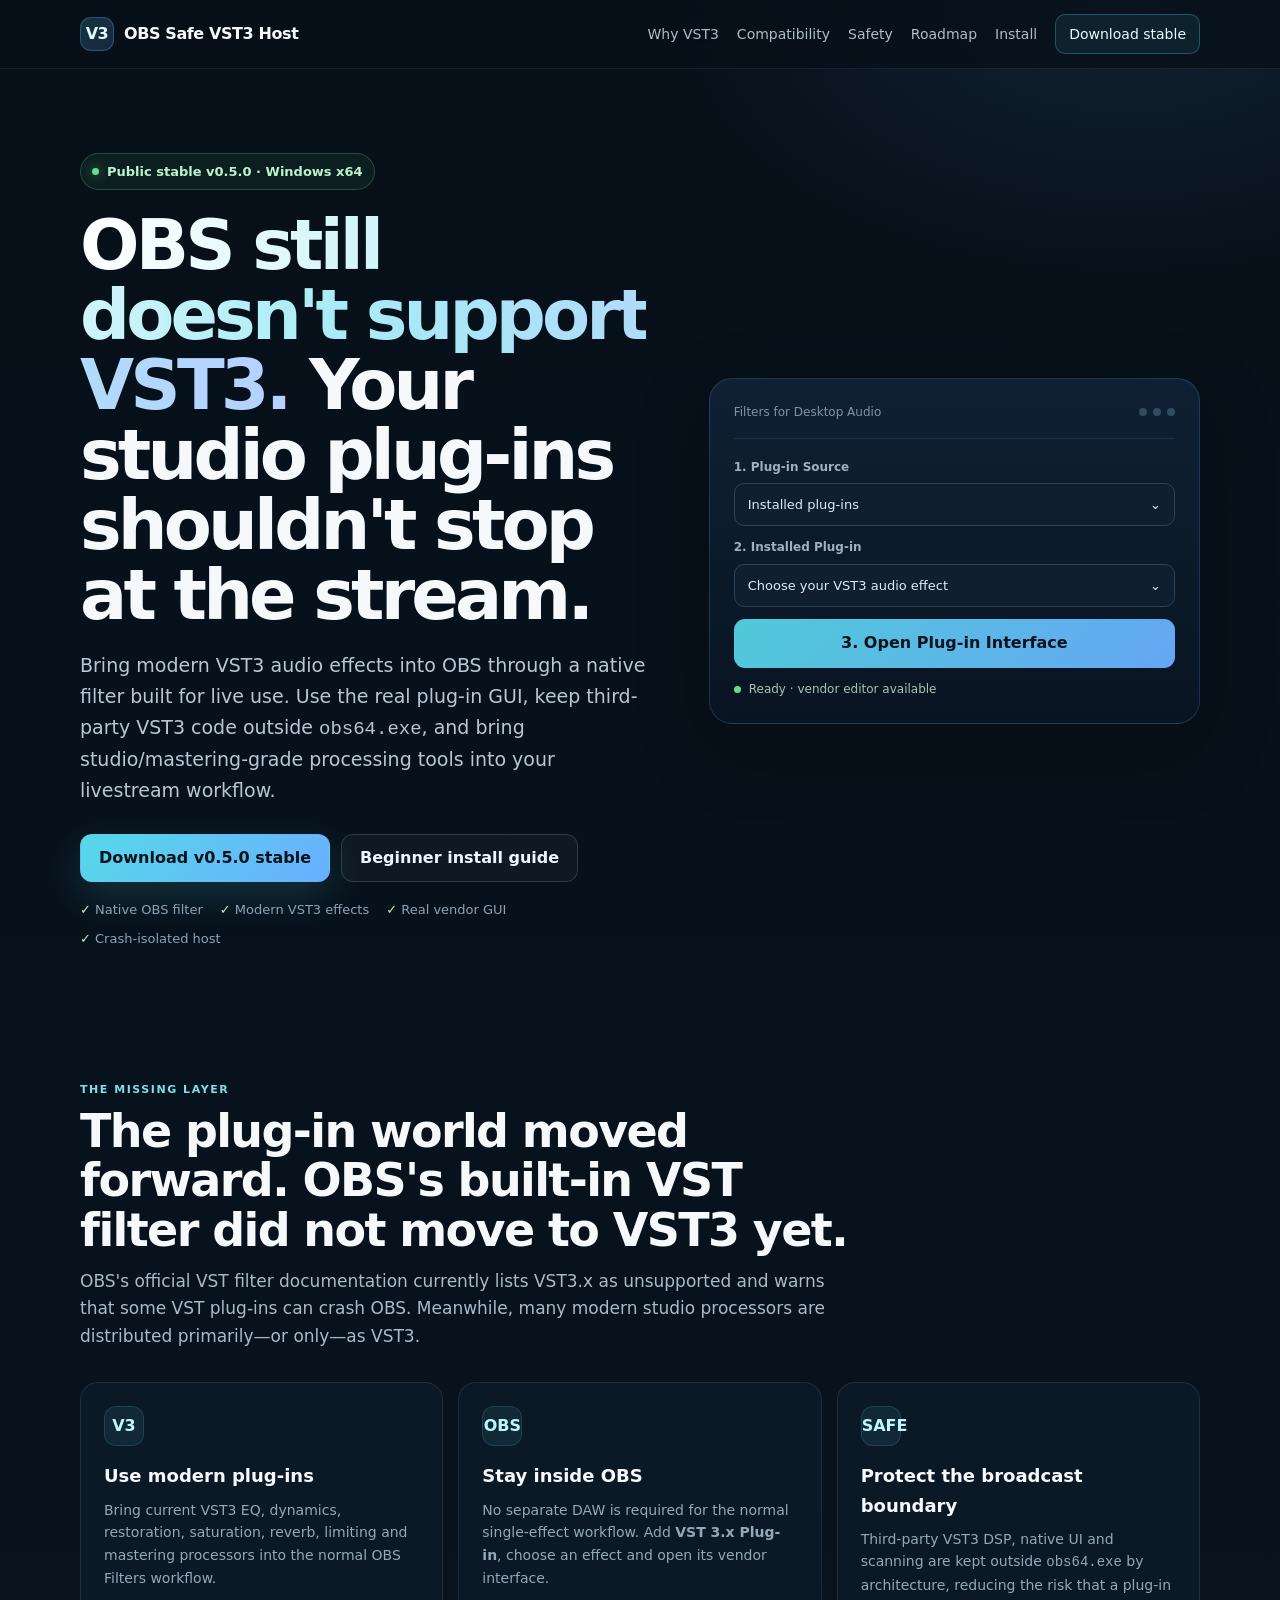
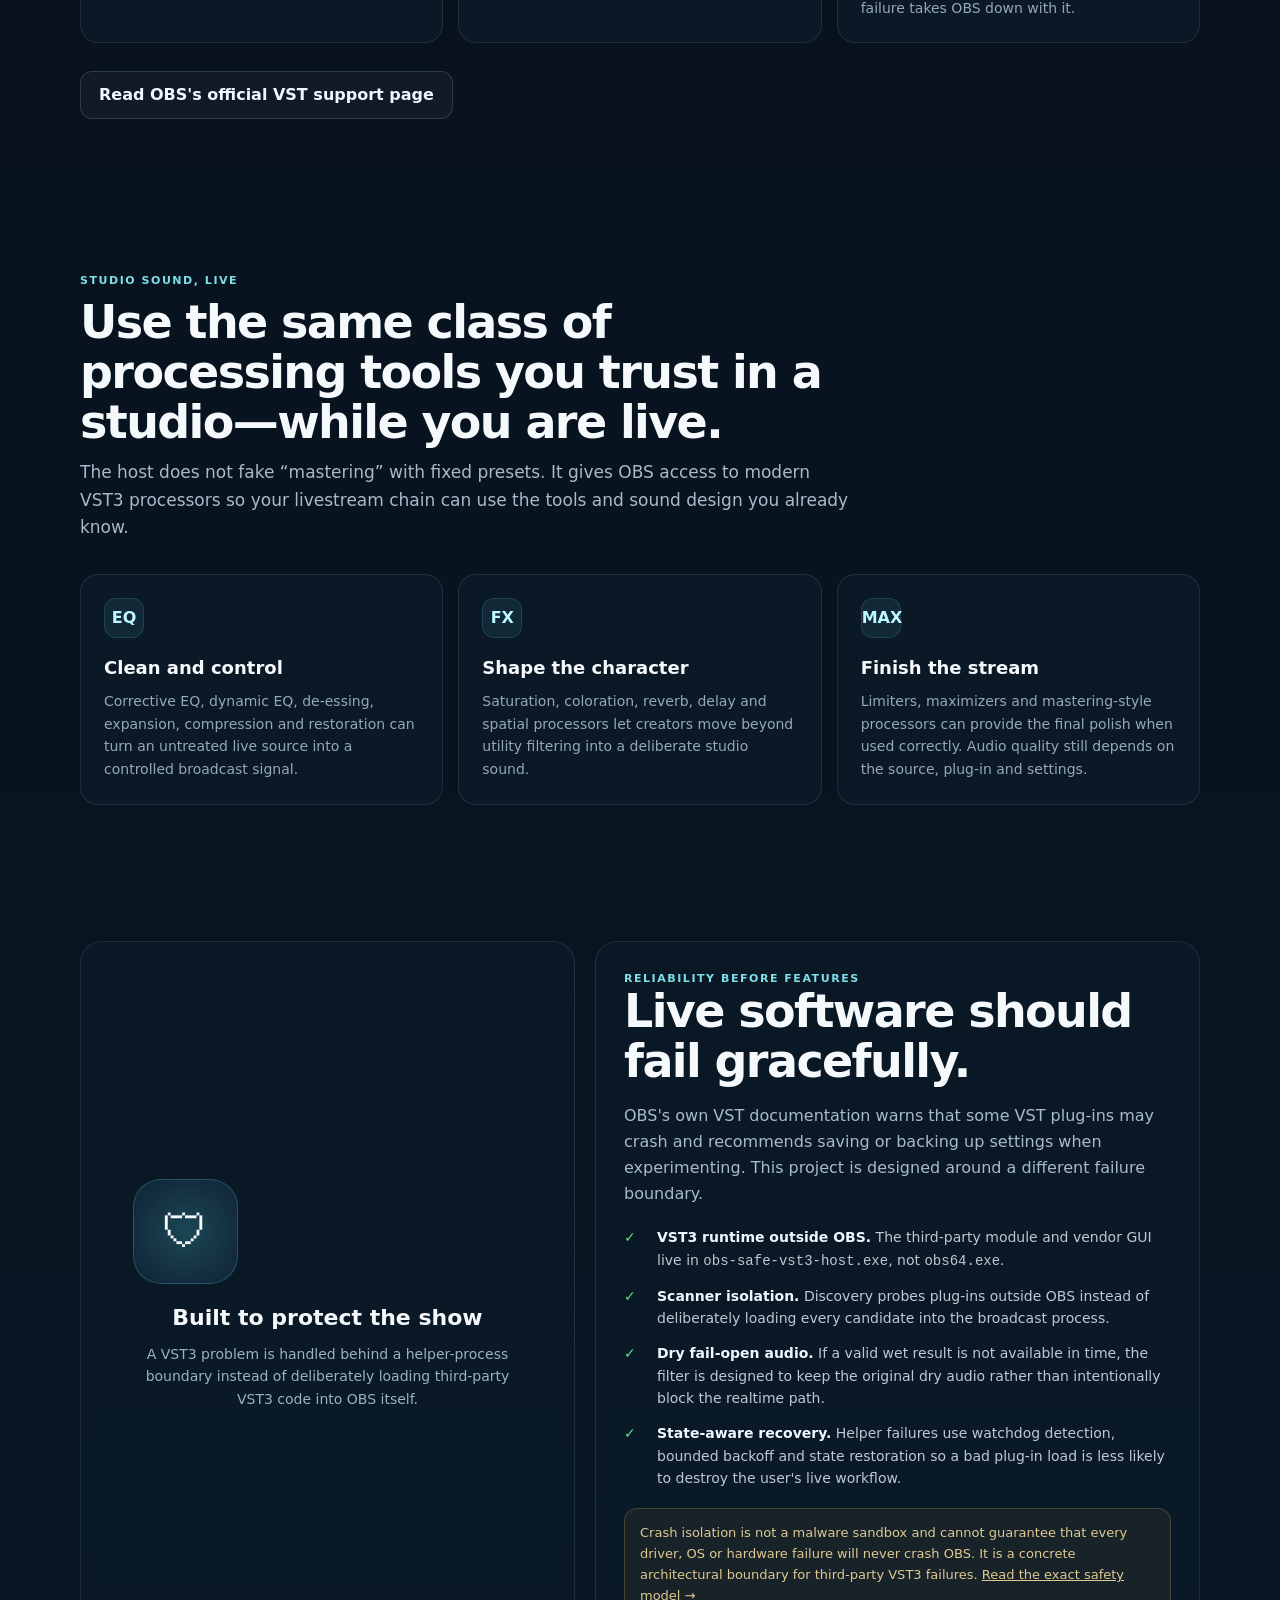
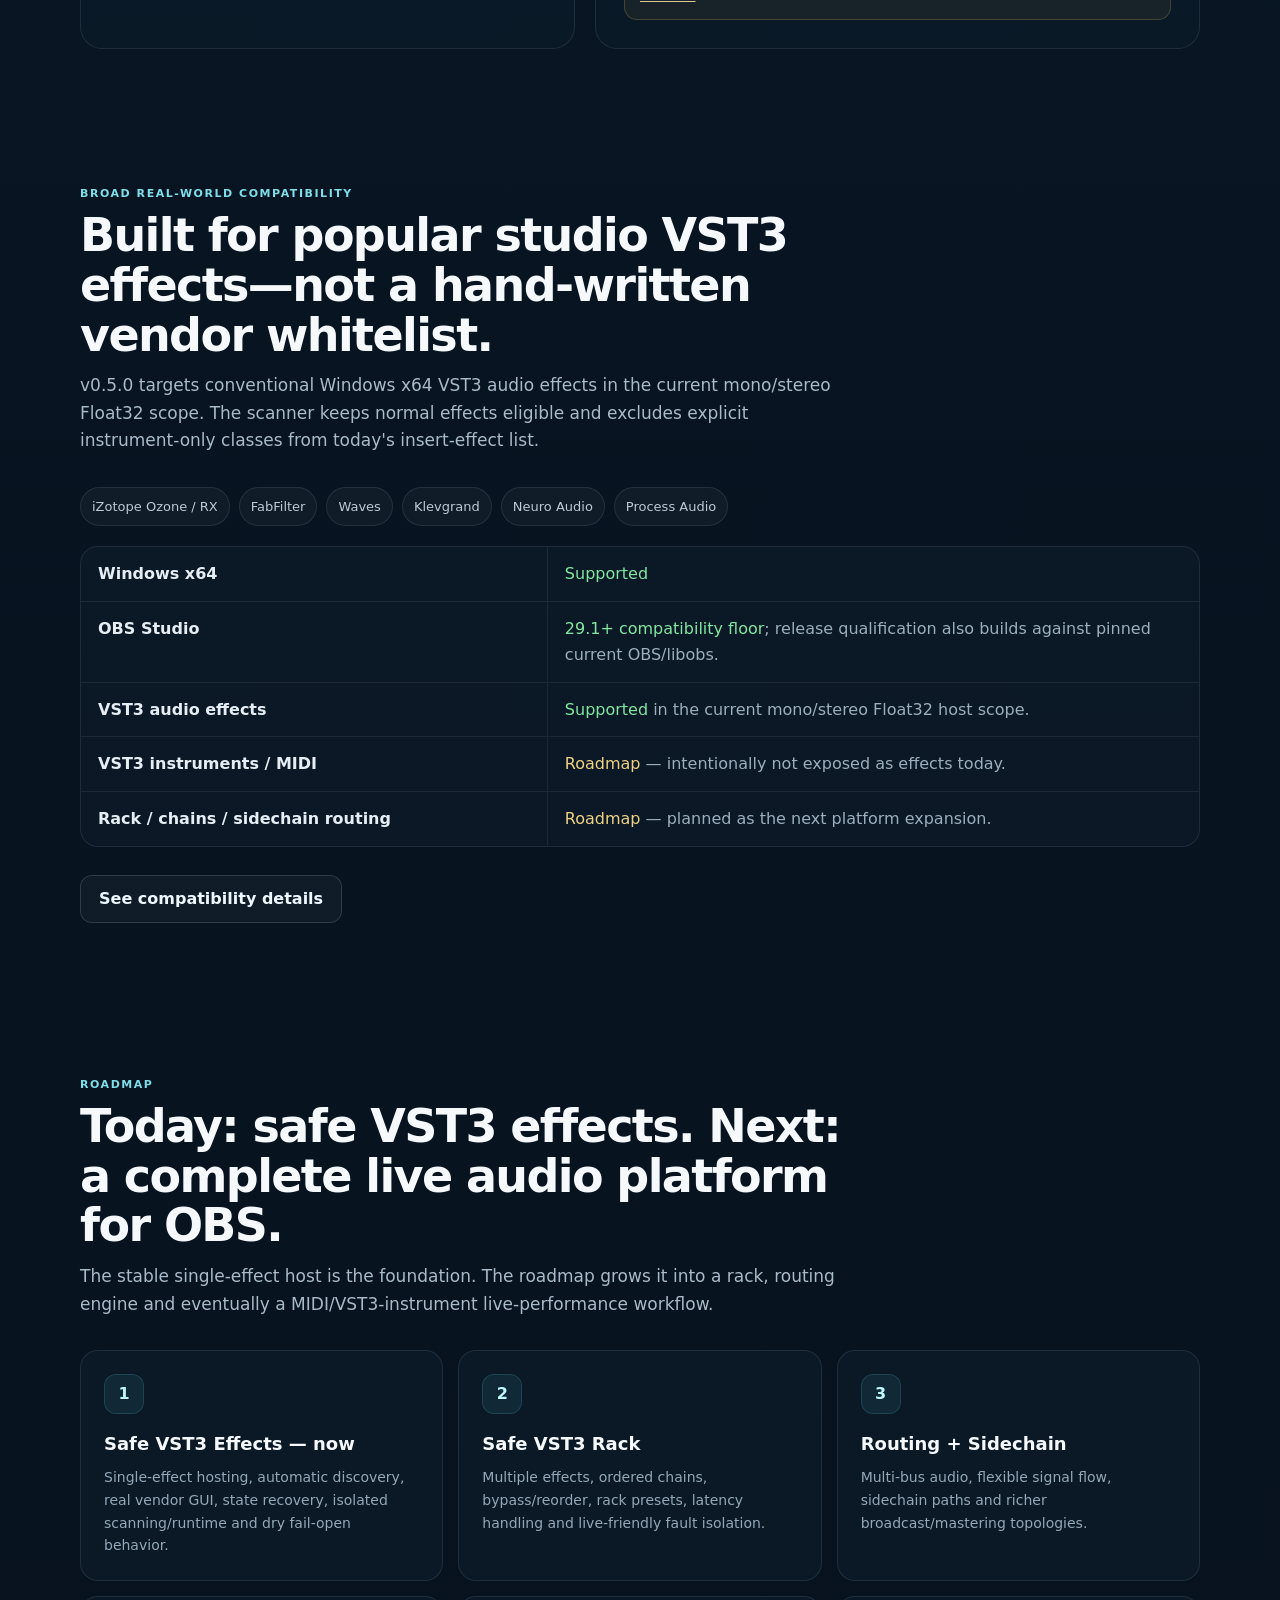
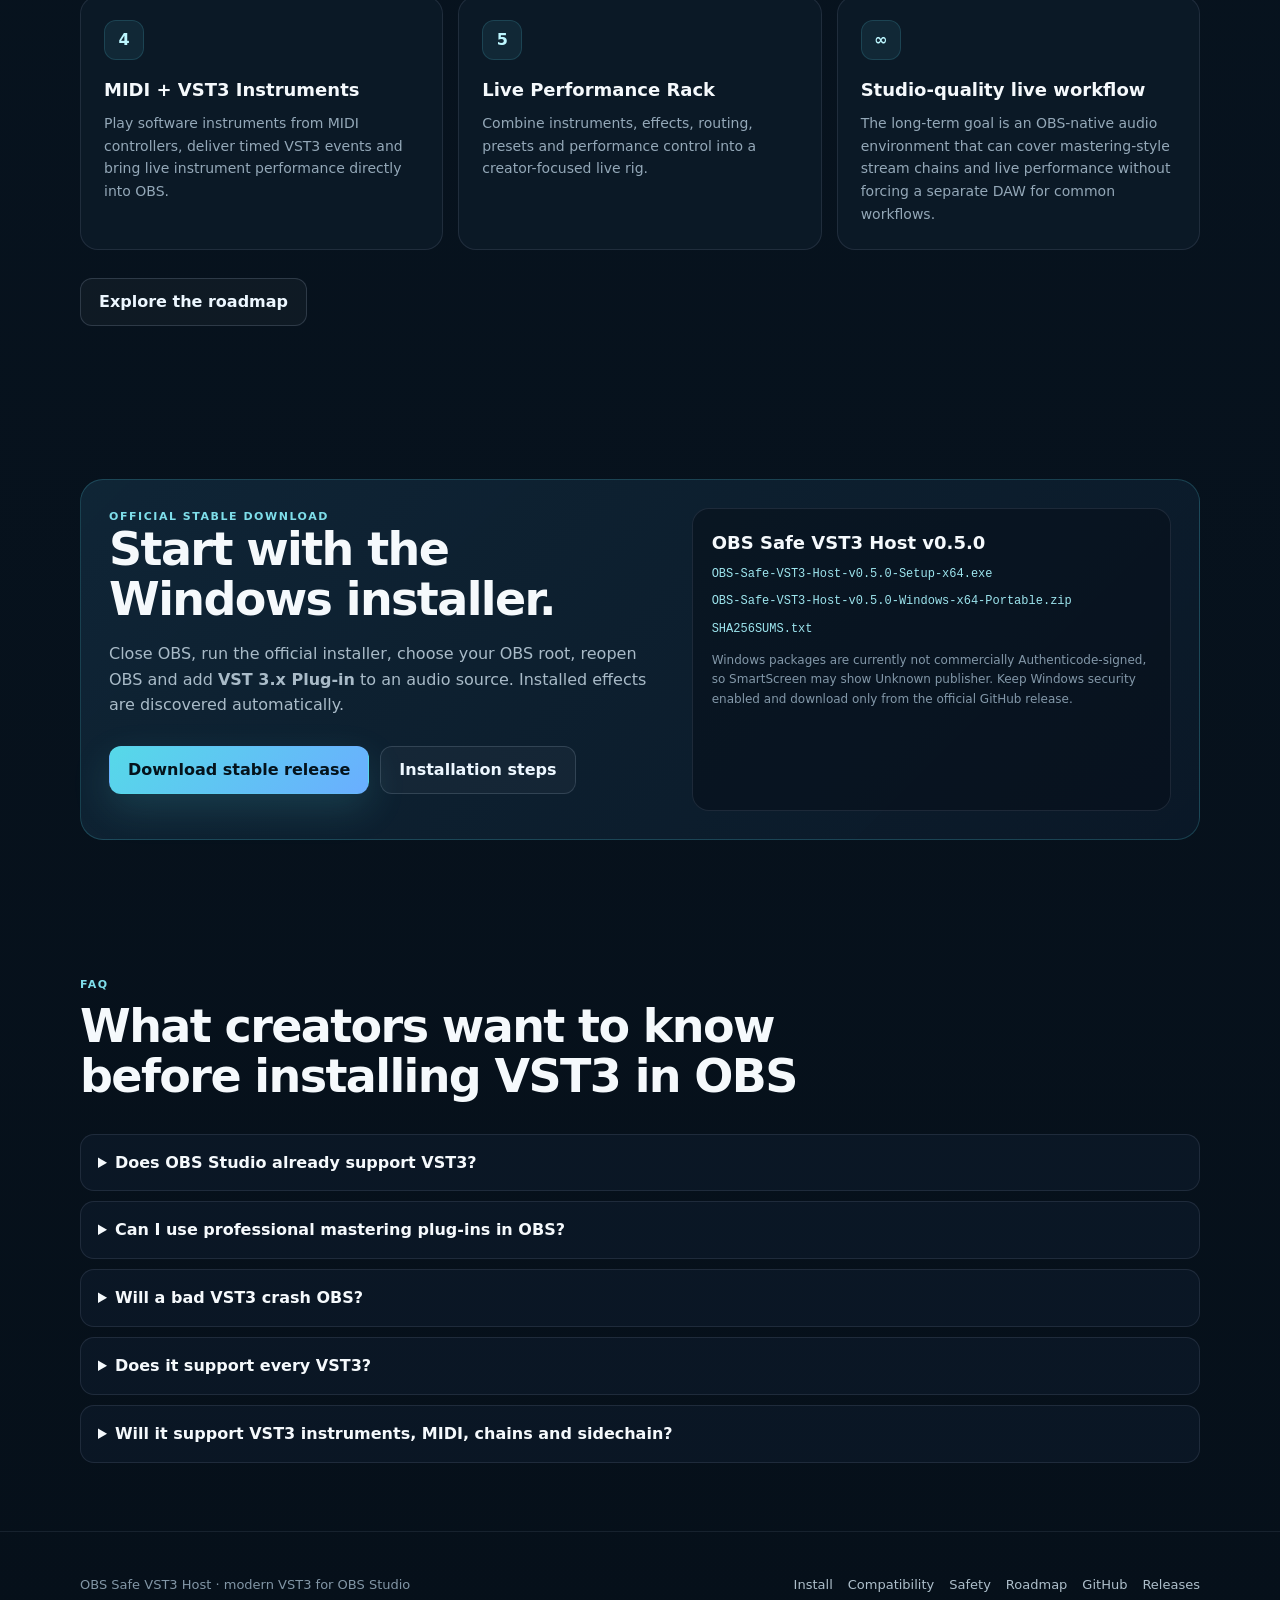
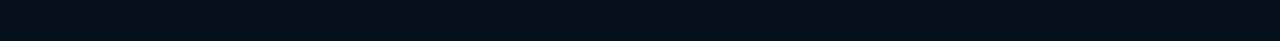
==== docs/index.html @ bb7765d5 "docs: rebuild landing around the OBS VST3 gap and live-audio vision" ====
<!doctype html>
<html lang="en">
<head>
  <meta charset="utf-8">
  <meta name="viewport" content="width=device-width,initial-scale=1">
  <meta name="theme-color" content="#071019">
  <title>VST3 for OBS Studio – Modern VST3 Plugins, Crash-Isolated</title>
  <meta name="description" content="OBS does not support VST3 in its built-in VST filter. Use modern VST3 studio effects in OBS with native workflow, broad compatibility and crash-isolated hosting.">
  <meta name="keywords" content="VST3 for OBS, OBS VST3 plugin, OBS Studio VST3, native OBS VST3, VST3 host OBS, VST3 effects OBS, mastering plugins OBS, studio plugins OBS, safe VST3 OBS">
  <meta name="author" content="MasArray">
  <meta name="robots" content="index,follow,max-image-preview:large,max-snippet:-1,max-video-preview:-1">
  <link rel="canonical" href="https://masarray.github.io/obs-vst3/">
  <link rel="stylesheet" href="site.css">
  <meta property="og:type" content="website">
  <meta property="og:site_name" content="OBS Safe VST3 Host">
  <meta property="og:title" content="VST3 for OBS Studio – Modern Studio Plugins, Crash-Isolated">
  <meta property="og:description" content="OBS's built-in VST filter still does not support VST3. Bring modern studio VST3 effects into OBS through a native filter with isolated hosting and recovery.">
  <meta property="og:url" content="https://masarray.github.io/obs-vst3/">
  <meta name="twitter:card" content="summary">
  <meta name="twitter:title" content="VST3 for OBS Studio – OBS Safe VST3 Host">
  <meta name="twitter:description" content="Use modern VST3 studio effects in OBS with a native filter, real vendor GUIs and crash-isolated hosting.">
  <script type="application/ld+json">
  {
    "@context":"https://schema.org",
    "@type":"SoftwareApplication",
    "name":"OBS Safe VST3 Host",
    "alternateName":["VST3 for OBS","OBS VST3 Plugin","OBS VST3 Host"],
    "applicationCategory":"MultimediaApplication",
    "operatingSystem":"Windows 10, Windows 11",
    "softwareVersion":"0.5.0",
    "description":"A native OBS Studio filter for hosting modern VST3 audio effects in a crash-isolated helper process, with automatic discovery, native vendor editors, state persistence and recovery.",
    "url":"https://masarray.github.io/obs-vst3/",
    "downloadUrl":"https://github.com/masarray/obs-vst3/releases/latest",
    "softwareRequirements":"OBS Studio 29.1 or later; Windows x64",
    "license":"https://www.gnu.org/licenses/gpl-3.0.html",
    "isAccessibleForFree":true,
    "offers":{"@type":"Offer","price":"0","priceCurrency":"USD"}
  }
  </script>
  <script type="application/ld+json">
  {
    "@context":"https://schema.org",
    "@type":"FAQPage",
    "mainEntity":[
      {"@type":"Question","name":"Does OBS Studio support VST3 plug-ins?","acceptedAnswer":{"@type":"Answer","text":"OBS Studio's official built-in VST filter documentation currently lists VST3.x as unsupported. OBS Safe VST3 Host adds a native OBS filter that hosts compatible Windows VST3 audio effects through an isolated helper process."}},
      {"@type":"Question","name":"Why use OBS Safe VST3 Host instead of a normal VST host?","acceptedAnswer":{"@type":"Answer","text":"It is designed specifically for OBS. Third-party VST3 DSP and vendor GUI code run outside obs64.exe, scanning is isolated, state can be restored, and the filter can keep dry audio when a valid wet block is unavailable."}},
      {"@type":"Question","name":"Which VST3 plug-ins work with OBS Safe VST3 Host?","acceptedAnswer":{"@type":"Answer","text":"The current stable host targets Windows VST3 audio effects and has real-machine qualification with popular commercial effects from iZotope, FabFilter, Waves, Klevgrand, Neuro Audio and Process Audio. It is not based on a vendor whitelist."}},
      {"@type":"Question","name":"Can I use mastering plug-ins in OBS?","acceptedAnswer":{"@type":"Answer","text":"Yes, when the VST3 audio effect is compatible with the current host scope. This lets streamers use modern EQ, dynamics, restoration, saturation, reverb, limiting and mastering-style processors directly in an OBS audio filter workflow."}},
      {"@type":"Question","name":"Will OBS Safe VST3 Host support VST3 instruments and MIDI?","acceptedAnswer":{"@type":"Answer","text":"VST3 instruments and MIDI are roadmap items. The longer-term plan also includes a VST3 rack, chains, routing, sidechain and a live-performance workflow."}}
    ]
  }
  </script>
</head>
<body>
<header class="nav">
  <div class="wrap navin">
    <a class="brand" href="./"><span class="mark">V3</span><span>OBS Safe VST3 Host</span></a>
    <nav class="navlinks" aria-label="Main navigation">
      <a href="#why">Why VST3</a>
      <a href="compatibility.html">Compatibility</a>
      <a href="safety.html">Safety</a>
      <a href="roadmap.html">Roadmap</a>
      <a href="install.html">Install</a>
      <a class="navcta" href="https://github.com/masarray/obs-vst3/releases/latest">Download stable</a>
    </nav>
  </div>
</header>

<main>
  <section class="hero">
    <div class="wrap heroGrid">
      <div>
        <div class="eyebrow"><span class="pulse"></span> Public stable v0.5.0 · Windows x64</div>
        <h1><span class="gradient">OBS still doesn't support VST3.</span> Your studio plug-ins shouldn't stop at the stream.</h1>
        <p class="lead">Bring modern VST3 audio effects into OBS through a native filter built for live use. Use the real plug-in GUI, keep third-party VST3 code outside <code>obs64.exe</code>, and bring studio/mastering-grade processing tools into your livestream workflow.</p>
        <div class="actions">
          <a class="btn primary" href="https://github.com/masarray/obs-vst3/releases/latest">Download v0.5.0 stable</a>
          <a class="btn secondary" href="install.html">Beginner install guide</a>
        </div>
        <div class="trustline">
          <span><b>✓</b> Native OBS filter</span>
          <span><b>✓</b> Modern VST3 effects</span>
          <span><b>✓</b> Real vendor GUI</span>
          <span><b>✓</b> Crash-isolated host</span>
        </div>
      </div>

      <div class="mock" aria-label="Illustration of the OBS VST3 filter workflow">
        <div class="mockTop"><span>Filters for Desktop Audio</span><span class="dots"><i></i><i></i><i></i></span></div>
        <div class="form">
          <div class="field"><label>1. Plug-in Source</label><div class="control"><span>Installed plug-ins</span><span>⌄</span></div></div>
          <div class="field"><label>2. Installed Plug-in</label><div class="control"><span>Choose your VST3 audio effect</span><span>⌄</span></div></div>
          <div class="openBtn">3. Open Plug-in Interface</div>
          <div class="status"><i></i><span>Ready · vendor editor available</span></div>
        </div>
      </div>
    </div>
  </section>

  <section id="why">
    <div class="wrap">
      <div class="sectionHead">
        <div class="kicker">The missing layer</div>
        <h2>The plug-in world moved forward. OBS's built-in VST filter did not move to VST3 yet.</h2>
        <p>OBS's official VST filter documentation currently lists VST3.x as unsupported and warns that some VST plug-ins can crash OBS. Meanwhile, many modern studio processors are distributed primarily—or only—as VST3.</p>
      </div>
      <div class="grid3">
        <article class="card"><div class="icon">V3</div><h3>Use modern plug-ins</h3><p>Bring current VST3 EQ, dynamics, restoration, saturation, reverb, limiting and mastering processors into the normal OBS Filters workflow.</p></article>
        <article class="card"><div class="icon">OBS</div><h3>Stay inside OBS</h3><p>No separate DAW is required for the normal single-effect workflow. Add <strong>VST 3.x Plug-in</strong>, choose an effect and open its vendor interface.</p></article>
        <article class="card"><div class="icon">SAFE</div><h3>Protect the broadcast boundary</h3><p>Third-party VST3 DSP, native UI and scanning are kept outside <code>obs64.exe</code> by architecture, reducing the risk that a plug-in failure takes OBS down with it.</p></article>
      </div>
      <div class="actions"><a class="btn secondary" href="https://obsproject.com/kb/vst-2-x-plugin-filter">Read OBS's official VST support page</a></div>
    </div>
  </section>

  <section>
    <div class="wrap">
      <div class="sectionHead">
        <div class="kicker">Studio sound, live</div>
        <h2>Use the same class of processing tools you trust in a studio—while you are live.</h2>
        <p>The host does not fake “mastering” with fixed presets. It gives OBS access to modern VST3 processors so your livestream chain can use the tools and sound design you already know.</p>
      </div>
      <div class="grid3">
        <article class="card"><div class="icon">EQ</div><h3>Clean and control</h3><p>Corrective EQ, dynamic EQ, de-essing, expansion, compression and restoration can turn an untreated live source into a controlled broadcast signal.</p></article>
        <article class="card"><div class="icon">FX</div><h3>Shape the character</h3><p>Saturation, coloration, reverb, delay and spatial processors let creators move beyond utility filtering into a deliberate studio sound.</p></article>
        <article class="card"><div class="icon">MAX</div><h3>Finish the stream</h3><p>Limiters, maximizers and mastering-style processors can provide the final polish when used correctly. Audio quality still depends on the source, plug-in and settings.</p></article>
      </div>
    </div>
  </section>

  <section>
    <div class="wrap safety">
      <div class="shield">
        <div><div class="shieldMark">🛡</div><strong>Built to protect the show</strong><p>A VST3 problem is handled behind a helper-process boundary instead of deliberately loading third-party VST3 code into OBS itself.</p></div>
      </div>
      <div class="copyPanel">
        <div class="kicker">Reliability before features</div>
        <h2>Live software should fail gracefully.</h2>
        <p>OBS's own VST documentation warns that some VST plug-ins may crash and recommends saving or backing up settings when experimenting. This project is designed around a different failure boundary.</p>
        <div class="ticks">
          <div class="tick"><span>✓</span><div><b>VST3 runtime outside OBS.</b> The third-party module and vendor GUI live in <code>obs-safe-vst3-host.exe</code>, not <code>obs64.exe</code>.</div></div>
          <div class="tick"><span>✓</span><div><b>Scanner isolation.</b> Discovery probes plug-ins outside OBS instead of deliberately loading every candidate into the broadcast process.</div></div>
          <div class="tick"><span>✓</span><div><b>Dry fail-open audio.</b> If a valid wet result is not available in time, the filter is designed to keep the original dry audio rather than intentionally block the realtime path.</div></div>
          <div class="tick"><span>✓</span><div><b>State-aware recovery.</b> Helper failures use watchdog detection, bounded backoff and state restoration so a bad plug-in load is less likely to destroy the user's live workflow.</div></div>
        </div>
        <div class="notice">Crash isolation is not a malware sandbox and cannot guarantee that every driver, OS or hardware failure will never crash OBS. It is a concrete architectural boundary for third-party VST3 failures. <a href="safety.html">Read the exact safety model →</a></div>
      </div>
    </div>
  </section>

  <section>
    <div class="wrap">
      <div class="sectionHead">
        <div class="kicker">Broad real-world compatibility</div>
        <h2>Built for popular studio VST3 effects—not a hand-written vendor whitelist.</h2>
        <p>v0.5.0 targets conventional Windows x64 VST3 audio effects in the current mono/stereo Float32 scope. The scanner keeps normal effects eligible and excludes explicit instrument-only classes from today's insert-effect list.</p>
      </div>
      <div class="brands" aria-label="Examples of real-machine tested vendors">
        <span class="brandPill">iZotope Ozone / RX</span><span class="brandPill">FabFilter</span><span class="brandPill">Waves</span><span class="brandPill">Klevgrand</span><span class="brandPill">Neuro Audio</span><span class="brandPill">Process Audio</span>
      </div>
      <div class="compat" style="margin-top:20px">
        <div class="row"><div>Windows x64</div><div><span class="yes">Supported</span></div></div>
        <div class="row"><div>OBS Studio</div><div><span class="yes">29.1+ compatibility floor</span>; release qualification also builds against pinned current OBS/libobs.</div></div>
        <div class="row"><div>VST3 audio effects</div><div><span class="yes">Supported</span> in the current mono/stereo Float32 host scope.</div></div>
        <div class="row"><div>VST3 instruments / MIDI</div><div><span class="warnTxt">Roadmap</span> — intentionally not exposed as effects today.</div></div>
        <div class="row"><div>Rack / chains / sidechain routing</div><div><span class="warnTxt">Roadmap</span> — planned as the next platform expansion.</div></div>
      </div>
      <div class="actions"><a class="btn secondary" href="compatibility.html">See compatibility details</a></div>
    </div>
  </section>

  <section>
    <div class="wrap">
      <div class="sectionHead">
        <div class="kicker">Roadmap</div>
        <h2>Today: safe VST3 effects. Next: a complete live audio platform for OBS.</h2>
        <p>The stable single-effect host is the foundation. The roadmap grows it into a rack, routing engine and eventually a MIDI/VST3-instrument live-performance workflow.</p>
      </div>
      <div class="grid3">
        <article class="card"><div class="icon">1</div><h3>Safe VST3 Effects — now</h3><p>Single-effect hosting, automatic discovery, real vendor GUI, state recovery, isolated scanning/runtime and dry fail-open behavior.</p></article>
        <article class="card"><div class="icon">2</div><h3>Safe VST3 Rack</h3><p>Multiple effects, ordered chains, bypass/reorder, rack presets, latency handling and live-friendly fault isolation.</p></article>
        <article class="card"><div class="icon">3</div><h3>Routing + Sidechain</h3><p>Multi-bus audio, flexible signal flow, sidechain paths and richer broadcast/mastering topologies.</p></article>
      </div>
      <div class="grid3" style="margin-top:15px">
        <article class="card"><div class="icon">4</div><h3>MIDI + VST3 Instruments</h3><p>Play software instruments from MIDI controllers, deliver timed VST3 events and bring live instrument performance directly into OBS.</p></article>
        <article class="card"><div class="icon">5</div><h3>Live Performance Rack</h3><p>Combine instruments, effects, routing, presets and performance control into a creator-focused live rig.</p></article>
        <article class="card"><div class="icon">∞</div><h3>Studio-quality live workflow</h3><p>The long-term goal is an OBS-native audio environment that can cover mastering-style stream chains and live performance without forcing a separate DAW for common workflows.</p></article>
      </div>
      <div class="actions"><a class="btn secondary" href="roadmap.html">Explore the roadmap</a></div>
    </div>
  </section>

  <section id="download">
    <div class="wrap downloadBox">
      <div>
        <div class="kicker">Official stable download</div>
        <h2>Start with the Windows installer.</h2>
        <p>Close OBS, run the official installer, choose your OBS root, reopen OBS and add <strong>VST 3.x Plug-in</strong> to an audio source. Installed effects are discovered automatically.</p>
        <div class="actions"><a class="btn primary" href="https://github.com/masarray/obs-vst3/releases/latest">Download stable release</a><a class="btn secondary" href="install.html">Installation steps</a></div>
      </div>
      <div class="releaseCard">
        <strong>OBS Safe VST3 Host v0.5.0</strong>
        <code>OBS-Safe-VST3-Host-v0.5.0-Setup-x64.exe</code>
        <code>OBS-Safe-VST3-Host-v0.5.0-Windows-x64-Portable.zip</code>
        <code>SHA256SUMS.txt</code>
        <p class="small">Windows packages are currently not commercially Authenticode-signed, so SmartScreen may show Unknown publisher. Keep Windows security enabled and download only from the official GitHub release.</p>
      </div>
    </div>
  </section>

  <section>
    <div class="wrap">
      <div class="sectionHead"><div class="kicker">FAQ</div><h2>What creators want to know before installing VST3 in OBS</h2></div>
      <div class="faq">
        <details><summary>Does OBS Studio already support VST3?</summary><p>OBS's official built-in VST filter documentation currently lists VST3.x as unsupported. OBS Safe VST3 Host exists specifically to fill that gap for Windows VST3 audio effects.</p></details>
        <details><summary>Can I use professional mastering plug-ins in OBS?</summary><p>Yes, when the VST3 audio effect fits the current host scope. Real-machine qualification has included popular processors from iZotope, FabFilter, Waves and other studio vendors. The final sound still depends on your source, plug-in and settings.</p></details>
        <details><summary>Will a bad VST3 crash OBS?</summary><p>No native host can honestly guarantee zero crashes from every driver, OS, hardware or malicious-code failure. This project reduces the plug-in-specific risk by keeping third-party VST3 DSP and GUI code outside <code>obs64.exe</code>, isolating scanner probes, using bounded recovery and keeping dry audio when wet processing is unavailable.</p></details>
        <details><summary>Does it support every VST3?</summary><p>The current stable product targets VST3 audio effects, not instruments/MIDI or every possible advanced bus topology. It is designed for broad compatibility with conventional popular studio effects and is not based on a vendor whitelist.</p></details>
        <details><summary>Will it support VST3 instruments, MIDI, chains and sidechain?</summary><p>Yes, those are explicit roadmap directions: Safe VST3 Rack, chains, routing/sidechain, MIDI event support and VST3 instruments for live-performance workflows.</p></details>
      </div>
    </div>
  </section>
</main>

<footer class="footer"><div class="wrap footerIn"><div>OBS Safe VST3 Host · modern VST3 for OBS Studio</div><div class="footerLinks"><a href="install.html">Install</a><a href="compatibility.html">Compatibility</a><a href="safety.html">Safety</a><a href="roadmap.html">Roadmap</a><a href="https://github.com/masarray/obs-vst3">GitHub</a><a href="https://github.com/masarray/obs-vst3/releases/latest">Releases</a></div></div></footer>
</body>
</html>
---- docs/site.css ----
:root{--bg:#071019;--bg2:#0a1623;--panel:#0d1b2a;--panel2:#102236;--line:#20364b;--text:#f5f9fc;--muted:#a9bac8;--cyan:#56d9e8;--blue:#6aaeff;--green:#62df8a;--amber:#f2c45e;--danger:#ff9b9b;--max:1120px;--shadow:0 24px 70px rgba(0,0,0,.28)}*{box-sizing:border-box}html{scroll-behavior:smooth}body{margin:0;background:radial-gradient(900px 480px at 18% -5%,rgba(86,217,232,.13),transparent 63%),radial-gradient(780px 460px at 88% 0,rgba(106,174,255,.11),transparent 62%),linear-gradient(180deg,var(--bg) 0%,#081522 48%,#06101a 100%);color:var(--text);font-family:Inter,ui-sans-serif,system-ui,-apple-system,BlinkMacSystemFont,"Segoe UI",sans-serif;line-height:1.62;-webkit-font-smoothing:antialiased}a{color:inherit}.wrap{width:min(var(--max),calc(100% - 36px));margin:0 auto}.nav{position:sticky;top:0;z-index:20;background:rgba(7,16,25,.78);backdrop-filter:blur(16px);border-bottom:1px solid rgba(148,163,184,.12)}.navin{height:68px;display:flex;align-items:center;justify-content:space-between;gap:24px}.brand{display:flex;align-items:center;gap:10px;font-weight:850;text-decoration:none;letter-spacing:-.025em}.mark{width:34px;height:34px;border-radius:11px;display:grid;place-items:center;background:linear-gradient(135deg,rgba(86,217,232,.18),rgba(106,174,255,.18));border:1px solid rgba(106,174,255,.28);font-weight:900;color:#dffbff}.navlinks{display:flex;align-items:center;gap:18px;color:#aebdca;font-size:14px}.navlinks a{text-decoration:none}.navlinks a:hover{color:#fff}.navcta{padding:8px 13px;border:1px solid rgba(86,217,232,.28);border-radius:10px;background:rgba(86,217,232,.08);color:#e5fdff!important}.hero{padding:84px 0 64px}.heroGrid{display:grid;grid-template-columns:1.08fr .92fr;gap:52px;align-items:center}.eyebrow{display:inline-flex;align-items:center;gap:8px;padding:7px 11px;border:1px solid rgba(98,223,138,.25);background:rgba(98,223,138,.07);border-radius:999px;color:#baf4ca;font-size:13px;font-weight:800}.pulse{width:7px;height:7px;background:var(--green);border-radius:50%;box-shadow:0 0 12px rgba(98,223,138,.7)}h1{margin:20px 0 20px;font-size:clamp(42px,6vw,70px);line-height:1;letter-spacing:-.055em}.gradient{background:linear-gradient(90deg,#fff 0%,#a7ecf5 52%,#b7d0ff 100%);-webkit-background-clip:text;background-clip:text;color:transparent}.lead{font-size:19px;color:#b8c7d3;max-width:720px;margin:0}.actions{display:flex;flex-wrap:wrap;gap:11px;margin:28px 0 17px}.btn{display:inline-flex;align-items:center;justify-content:center;gap:8px;min-height:48px;padding:0 18px;border-radius:12px;text-decoration:none;font-weight:850;border:1px solid transparent}.primary{background:linear-gradient(135deg,var(--cyan),var(--blue));color:#04131c;box-shadow:0 14px 38px rgba(86,217,232,.16)}.secondary{border-color:rgba(148,163,184,.23);background:rgba(255,255,255,.035);color:#edf7ff}.trustline{display:flex;flex-wrap:wrap;gap:8px 17px;color:#8fa3b4;font-size:13px}.trustline b{color:#b8f2c8}.mock{border:1px solid rgba(106,174,255,.2);border-radius:23px;background:linear-gradient(180deg,rgba(16,34,54,.92),rgba(9,21,34,.96));padding:24px;box-shadow:var(--shadow)}.mockTop{display:flex;justify-content:space-between;align-items:center;padding-bottom:16px;border-bottom:1px solid rgba(148,163,184,.13);font-size:12px;color:#7f94a5}.dots{display:flex;gap:6px}.dots i{width:8px;height:8px;background:#334b60;border-radius:50%}.form{display:grid;gap:12px;margin-top:19px}.field label{display:block;color:#9fb0bf;font-size:12px;font-weight:750;margin-bottom:6px}.control{height:43px;border:1px solid #28435c;border-radius:10px;background:#101f30;padding:0 13px;display:flex;align-items:center;justify-content:space-between;color:#dfeaf2;font-size:13px}.openBtn{height:49px;border-radius:11px;background:linear-gradient(135deg,rgba(86,217,232,.92),rgba(106,174,255,.95));color:#06131d;display:flex;align-items:center;justify-content:center;font-weight:900}.status{display:flex;gap:8px;align-items:center;color:#a8c5b1;font-size:12px}.status i{width:7px;height:7px;border-radius:50%;background:var(--green)}section{padding:68px 0}.sectionHead{max-width:770px;margin-bottom:32px}.kicker{color:#7edeea;text-transform:uppercase;letter-spacing:.14em;font-size:11px;font-weight:900}h2{font-size:clamp(30px,4vw,46px);line-height:1.08;letter-spacing:-.035em;margin:8px 0 12px}.sectionHead p{color:var(--muted);font-size:17px;margin:0}.grid3{display:grid;grid-template-columns:repeat(3,1fr);gap:15px}.card{border:1px solid rgba(148,163,184,.15);background:rgba(13,27,42,.78);border-radius:18px;padding:23px}.card h3{margin:0 0 8px;font-size:18px}.card p{margin:0;color:#94a8b8;font-size:14px}.icon{width:40px;height:40px;border-radius:12px;display:grid;place-items:center;margin-bottom:15px;background:rgba(86,217,232,.08);border:1px solid rgba(86,217,232,.16);color:#bdf7ff;font-weight:900}.steps{display:grid;grid-template-columns:repeat(3,1fr);gap:16px;counter-reset:s}.step{counter-increment:s;border:1px solid rgba(148,163,184,.15);background:linear-gradient(180deg,rgba(16,34,54,.72),rgba(10,23,36,.74));border-radius:18px;padding:23px}.step:before{content:counter(s);width:34px;height:34px;border-radius:10px;display:grid;place-items:center;background:rgba(106,174,255,.1);border:1px solid rgba(106,174,255,.2);color:#dceeff;font-weight:900;margin-bottom:30px}.step h3{margin:0 0 7px}.step p{margin:0;color:#94a8b8;font-size:14px}.safety{display:grid;grid-template-columns:.9fr 1.1fr;gap:20px}.shield,.copyPanel{border:1px solid rgba(148,163,184,.15);border-radius:22px;background:rgba(13,27,42,.76)}.shield{min-height:360px;display:grid;place-items:center;text-align:center;padding:28px}.shieldMark{width:105px;height:105px;border-radius:28px;display:grid;place-items:center;background:radial-gradient(circle,rgba(86,217,232,.24),rgba(106,174,255,.07));border:1px solid rgba(86,217,232,.24);font-size:46px}.shield strong{display:block;margin-top:16px;font-size:22px}.shield p{color:#9db0be;max-width:390px;margin:7px auto 0;font-size:14px}.copyPanel{padding:28px}.copyPanel h2{margin-top:0}.copyPanel>p{color:var(--muted)}.ticks{display:grid;gap:12px;margin-top:20px}.tick{display:grid;grid-template-columns:24px 1fr;gap:9px;color:#bcc9d3;font-size:14px}.tick b{color:#eef8ff}.tick span:first-child{color:var(--green);font-weight:900}.notice{border:1px solid rgba(242,196,94,.2);background:rgba(242,196,94,.06);border-radius:13px;padding:13px 15px;color:#dec991;font-size:13px;margin-top:18px}.compat{border:1px solid rgba(148,163,184,.15);border-radius:18px;overflow:hidden;background:rgba(13,27,42,.7)}.row{display:grid;grid-template-columns:1fr 1.4fr;border-bottom:1px solid rgba(148,163,184,.12)}.row:last-child{border-bottom:0}.row>div{padding:14px 17px}.row>div:first-child{font-weight:780;color:#e6eef4}.row>div:last-child{border-left:1px solid rgba(148,163,184,.12);color:#9cafbd}.yes{color:#83e6a0}.warnTxt{color:#efd285}.no{color:#f1a6a6}.brands{display:flex;flex-wrap:wrap;gap:9px;margin-top:18px}.brandPill{padding:8px 11px;border-radius:999px;background:rgba(255,255,255,.035);border:1px solid rgba(148,163,184,.15);color:#bccbd6;font-size:13px}.downloadBox{display:grid;grid-template-columns:1.08fr .92fr;gap:20px;border:1px solid rgba(86,217,232,.2);border-radius:23px;padding:28px;background:linear-gradient(135deg,rgba(18,43,61,.78),rgba(11,26,42,.84))}.downloadBox h2{margin-top:0}.downloadBox p{color:#a9bbc8}.releaseCard{border:1px solid rgba(148,163,184,.15);border-radius:17px;background:rgba(5,13,21,.45);padding:19px}.releaseCard strong{display:block;font-size:18px}.releaseCard code{display:block;color:#9de5ee;font-size:12px;overflow-wrap:anywhere;margin:8px 0}.small{font-size:12px!important;color:#8398a9!important}.faq{display:grid;gap:10px}.faq details{border:1px solid rgba(148,163,184,.15);border-radius:14px;background:rgba(13,27,42,.7);padding:15px 17px}.faq summary{cursor:pointer;font-weight:820}.faq p{color:#a8b9c6;font-size:14px;margin:10px 0 2px}.pageHero{padding:70px 0 42px}.pageHero h1{font-size:clamp(38px,5vw,58px);max-width:900px}.prose{max-width:850px}.prose h2{margin-top:44px;font-size:30px}.prose h3{margin-top:28px}.prose p,.prose li{color:#afbec9}.prose strong{color:#f3f8fb}.code{padding:14px 16px;border-radius:12px;background:#040b12;border:1px solid rgba(148,163,184,.15);font:13px/1.6 ui-monospace,SFMono-Regular,Menlo,Consolas,monospace;color:#a7e8ef;overflow:auto}.callout{padding:16px 18px;border-radius:14px;background:rgba(86,217,232,.06);border:1px solid rgba(86,217,232,.16);color:#b8cbd7}.footer{padding:42px 0 50px;border-top:1px solid rgba(148,163,184,.12);color:#8296a6;font-size:13px}.footerIn{display:flex;justify-content:space-between;gap:24px;flex-wrap:wrap}.footer a{color:#aebfcb;text-decoration:none}.footerLinks{display:flex;gap:15px;flex-wrap:wrap}@media(max-width:850px){.heroGrid,.safety,.downloadBox{grid-template-columns:1fr}.grid3,.steps{grid-template-columns:1fr}.mock{max-width:620px}.navlinks a:not(.navcta){display:none}.hero{padding-top:58px}.row{grid-template-columns:1fr}.row>div:last-child{border-left:0;border-top:1px solid rgba(148,163,184,.1)}}
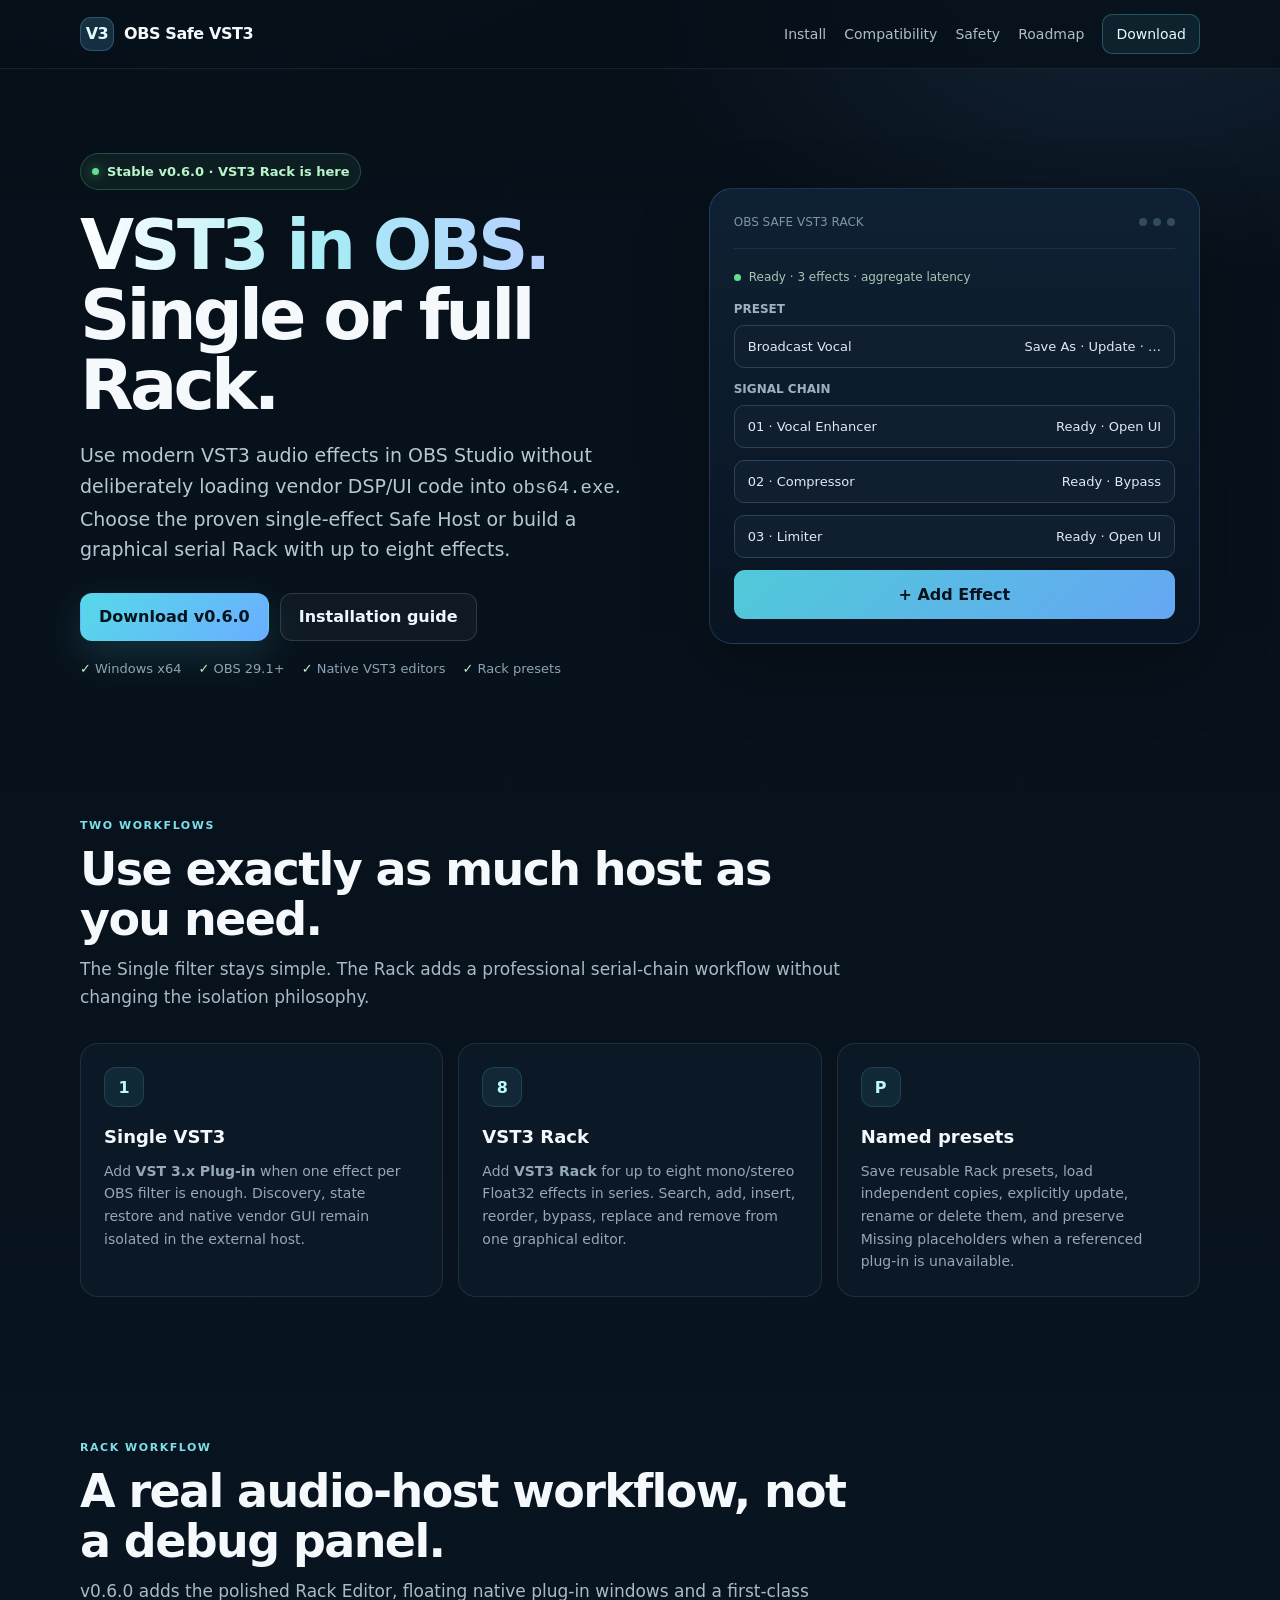
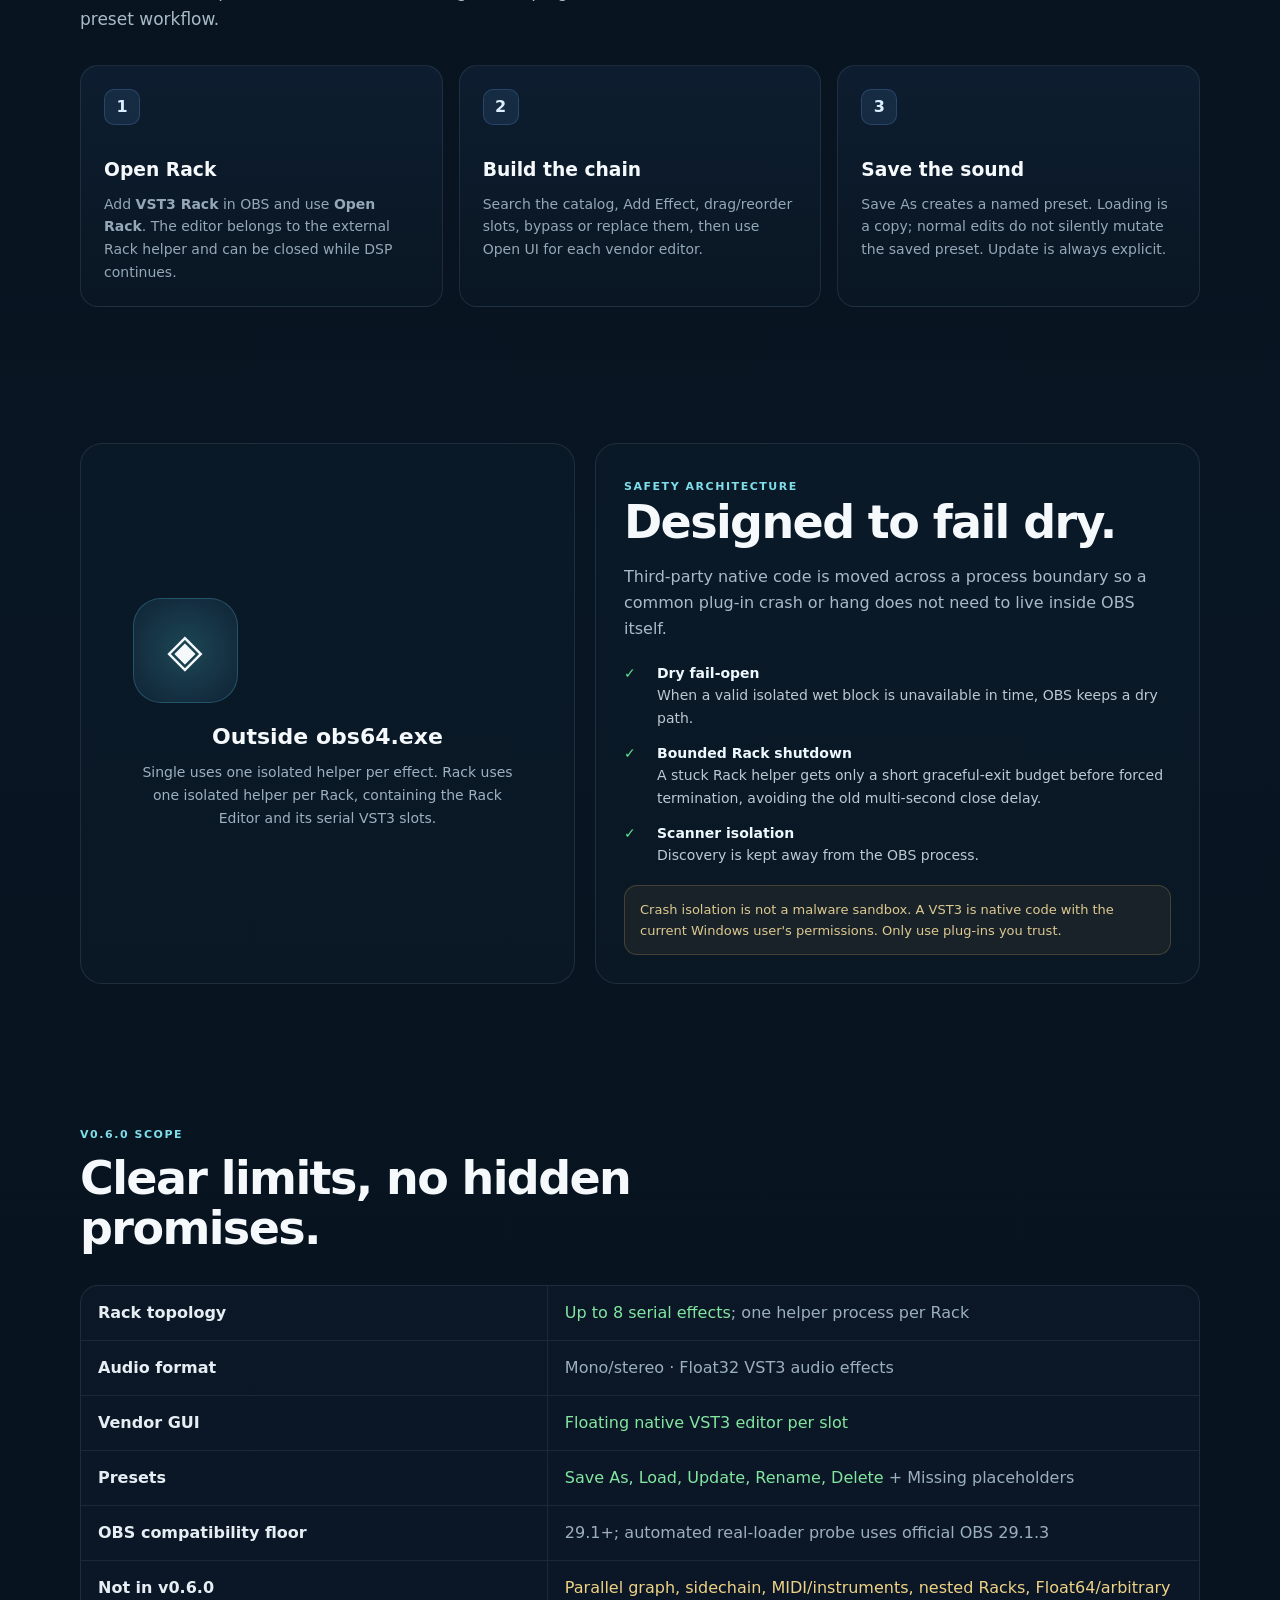
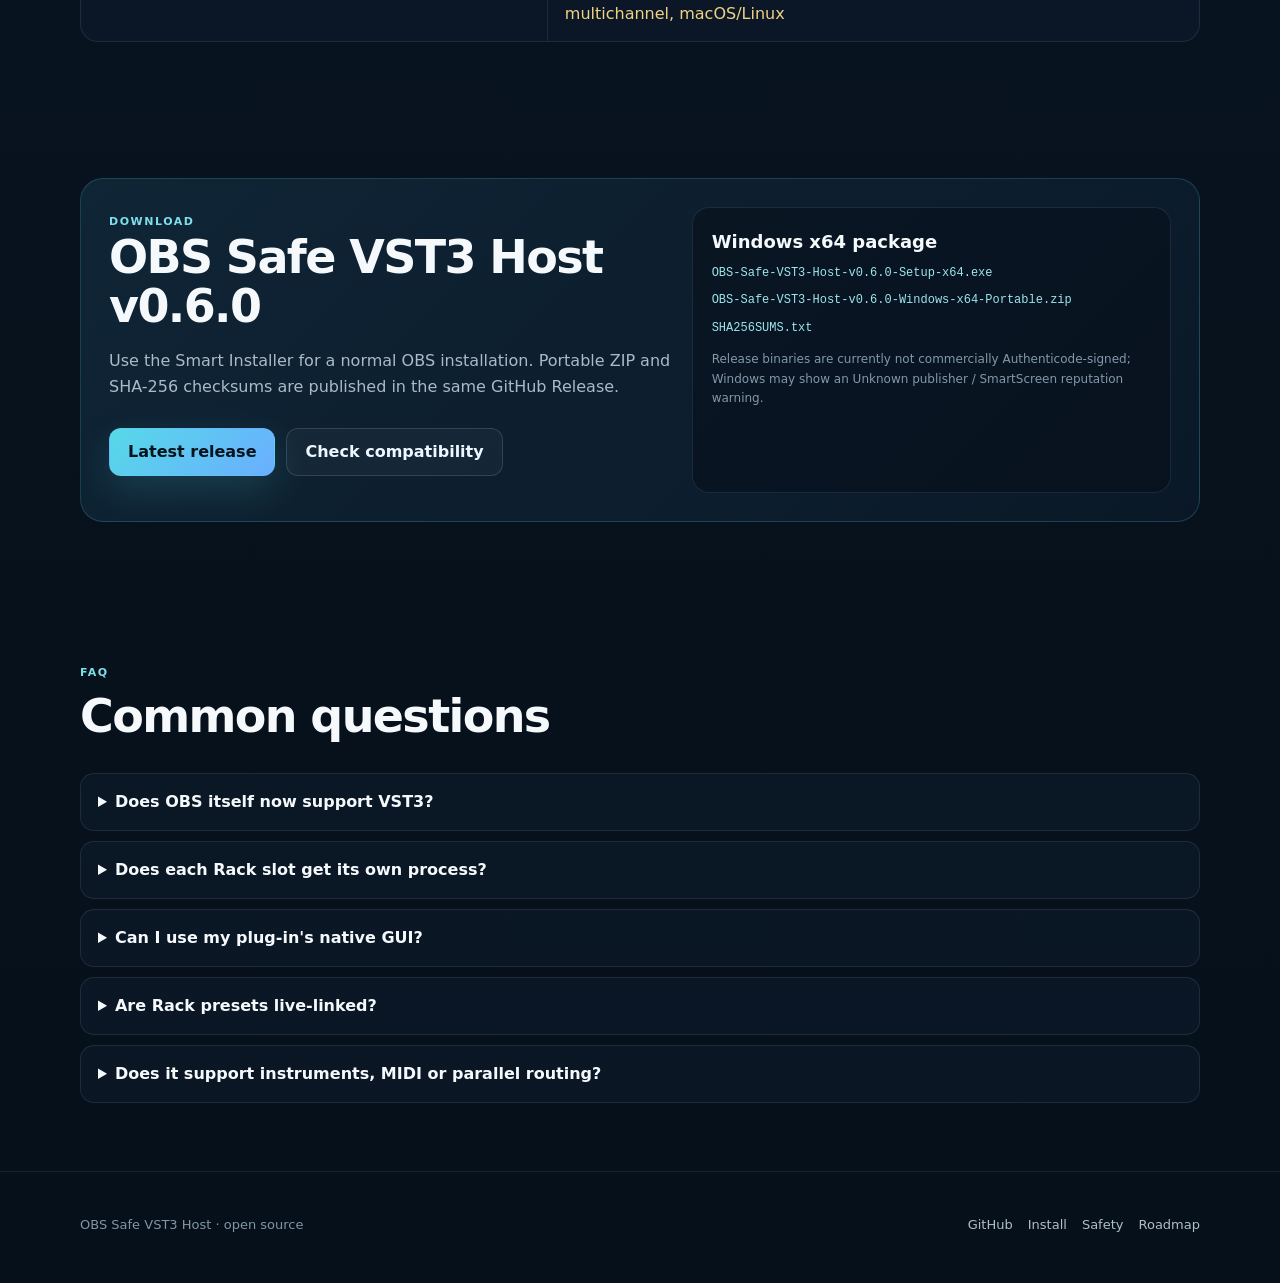
==== commit 9b902f47: "docs: refresh landing page for VST3 Rack v0.6.0" ====
--- a/docs/index.html
+++ b/docs/index.html
@@ -3,225 +3,63 @@
 <head>
   <meta charset="utf-8">
   <meta name="viewport" content="width=device-width,initial-scale=1">
-  <meta name="theme-color" content="#071019">
-  <title>VST3 for OBS Studio – Modern VST3 Plugins, Crash-Isolated</title>
-  <meta name="description" content="OBS does not support VST3 in its built-in VST filter. Use modern VST3 studio effects in OBS with native workflow, broad compatibility and crash-isolated hosting.">
-  <meta name="keywords" content="VST3 for OBS, OBS VST3 plugin, OBS Studio VST3, native OBS VST3, VST3 host OBS, VST3 effects OBS, mastering plugins OBS, studio plugins OBS, safe VST3 OBS">
-  <meta name="author" content="MasArray">
-  <meta name="robots" content="index,follow,max-image-preview:large,max-snippet:-1,max-video-preview:-1">
-  <link rel="canonical" href="https://masarray.github.io/obs-vst3/">
+  <title>OBS Safe VST3 Host — VST3 and VST3 Rack for OBS Studio</title>
+  <meta name="description" content="Native crash-isolated VST3 hosting for OBS Studio on Windows, including a graphical serial VST3 Rack with native plug-in UIs and named presets.">
   <link rel="stylesheet" href="site.css">
-  <meta property="og:type" content="website">
-  <meta property="og:site_name" content="OBS Safe VST3 Host">
-  <meta property="og:title" content="VST3 for OBS Studio – Modern Studio Plugins, Crash-Isolated">
-  <meta property="og:description" content="OBS's built-in VST filter still does not support VST3. Bring modern studio VST3 effects into OBS through a native filter with isolated hosting and recovery.">
-  <meta property="og:url" content="https://masarray.github.io/obs-vst3/">
-  <meta name="twitter:card" content="summary">
-  <meta name="twitter:title" content="VST3 for OBS Studio – OBS Safe VST3 Host">
-  <meta name="twitter:description" content="Use modern VST3 studio effects in OBS with a native filter, real vendor GUIs and crash-isolated hosting.">
-  <script type="application/ld+json">
-  {
-    "@context":"https://schema.org",
-    "@type":"SoftwareApplication",
-    "name":"OBS Safe VST3 Host",
-    "alternateName":["VST3 for OBS","OBS VST3 Plugin","OBS VST3 Host"],
-    "applicationCategory":"MultimediaApplication",
-    "operatingSystem":"Windows 10, Windows 11",
-    "softwareVersion":"0.5.0",
-    "description":"A native OBS Studio filter for hosting modern VST3 audio effects in a crash-isolated helper process, with automatic discovery, native vendor editors, state persistence and recovery.",
-    "url":"https://masarray.github.io/obs-vst3/",
-    "downloadUrl":"https://github.com/masarray/obs-vst3/releases/latest",
-    "softwareRequirements":"OBS Studio 29.1 or later; Windows x64",
-    "license":"https://www.gnu.org/licenses/gpl-3.0.html",
-    "isAccessibleForFree":true,
-    "offers":{"@type":"Offer","price":"0","priceCurrency":"USD"}
-  }
-  </script>
-  <script type="application/ld+json">
-  {
-    "@context":"https://schema.org",
-    "@type":"FAQPage",
-    "mainEntity":[
-      {"@type":"Question","name":"Does OBS Studio support VST3 plug-ins?","acceptedAnswer":{"@type":"Answer","text":"OBS Studio's official built-in VST filter documentation currently lists VST3.x as unsupported. OBS Safe VST3 Host adds a native OBS filter that hosts compatible Windows VST3 audio effects through an isolated helper process."}},
-      {"@type":"Question","name":"Why use OBS Safe VST3 Host instead of a normal VST host?","acceptedAnswer":{"@type":"Answer","text":"It is designed specifically for OBS. Third-party VST3 DSP and vendor GUI code run outside obs64.exe, scanning is isolated, state can be restored, and the filter can keep dry audio when a valid wet block is unavailable."}},
-      {"@type":"Question","name":"Which VST3 plug-ins work with OBS Safe VST3 Host?","acceptedAnswer":{"@type":"Answer","text":"The current stable host targets Windows VST3 audio effects and has real-machine qualification with popular commercial effects from iZotope, FabFilter, Waves, Klevgrand, Neuro Audio and Process Audio. It is not based on a vendor whitelist."}},
-      {"@type":"Question","name":"Can I use mastering plug-ins in OBS?","acceptedAnswer":{"@type":"Answer","text":"Yes, when the VST3 audio effect is compatible with the current host scope. This lets streamers use modern EQ, dynamics, restoration, saturation, reverb, limiting and mastering-style processors directly in an OBS audio filter workflow."}},
-      {"@type":"Question","name":"Will OBS Safe VST3 Host support VST3 instruments and MIDI?","acceptedAnswer":{"@type":"Answer","text":"VST3 instruments and MIDI are roadmap items. The longer-term plan also includes a VST3 rack, chains, routing, sidechain and a live-performance workflow."}}
-    ]
-  }
-  </script>
+  <script type="application/ld+json">{"@context":"https://schema.org","@type":"SoftwareApplication","name":"OBS Safe VST3 Host","softwareVersion":"0.6.0","operatingSystem":"Windows x64","applicationCategory":"MultimediaApplication"}</script>
 </head>
 <body>
-<header class="nav">
-  <div class="wrap navin">
-    <a class="brand" href="./"><span class="mark">V3</span><span>OBS Safe VST3 Host</span></a>
-    <nav class="navlinks" aria-label="Main navigation">
-      <a href="#why">Why VST3</a>
-      <a href="compatibility.html">Compatibility</a>
-      <a href="safety.html">Safety</a>
-      <a href="roadmap.html">Roadmap</a>
-      <a href="install.html">Install</a>
-      <a class="navcta" href="https://github.com/masarray/obs-vst3/releases/latest">Download stable</a>
-    </nav>
+<nav class="nav"><div class="wrap navin"><a class="brand" href="index.html"><span class="mark">V3</span>OBS Safe VST3</a><div class="navlinks"><a href="install.html">Install</a><a href="compatibility.html">Compatibility</a><a href="safety.html">Safety</a><a href="roadmap.html">Roadmap</a><a class="navcta" href="https://github.com/masarray/obs-vst3/releases/latest">Download</a></div></div></nav>
+
+<header class="hero"><div class="wrap heroGrid"><div>
+  <span class="eyebrow"><span class="pulse"></span>Stable v0.6.0 · VST3 Rack is here</span>
+  <h1><span class="gradient">VST3 in OBS.</span><br>Single or full Rack.</h1>
+  <p class="lead">Use modern VST3 audio effects in OBS Studio without deliberately loading vendor DSP/UI code into <code>obs64.exe</code>. Choose the proven single-effect Safe Host or build a graphical serial Rack with up to eight effects.</p>
+  <div class="actions"><a class="btn primary" href="https://github.com/masarray/obs-vst3/releases/latest">Download v0.6.0</a><a class="btn secondary" href="install.html">Installation guide</a></div>
+  <div class="trustline"><span><b>✓</b> Windows x64</span><span><b>✓</b> OBS 29.1+</span><span><b>✓</b> Native VST3 editors</span><span><b>✓</b> Rack presets</span></div>
+</div>
+<div class="mock"><div class="mockTop"><span>OBS SAFE VST3 RACK</span><span class="dots"><i></i><i></i><i></i></span></div>
+  <div class="form">
+    <div class="status"><i></i>Ready · 3 effects · aggregate latency</div>
+    <div class="field"><label>PRESET</label><div class="control"><span>Broadcast Vocal</span><span>Save As · Update · …</span></div></div>
+    <div class="field"><label>SIGNAL CHAIN</label><div class="control"><span>01 · Vocal Enhancer</span><span>Ready · Open UI</span></div></div>
+    <div class="field"><div class="control"><span>02 · Compressor</span><span>Ready · Bypass</span></div></div>
+    <div class="field"><div class="control"><span>03 · Limiter</span><span>Ready · Open UI</span></div></div>
+    <div class="openBtn">+ Add Effect</div>
   </div>
-</header>
+</div></div></header>
 
-<main>
-  <section class="hero">
-    <div class="wrap heroGrid">
-      <div>
-        <div class="eyebrow"><span class="pulse"></span> Public stable v0.5.0 · Windows x64</div>
-        <h1><span class="gradient">OBS still doesn't support VST3.</span> Your studio plug-ins shouldn't stop at the stream.</h1>
-        <p class="lead">Bring modern VST3 audio effects into OBS through a native filter built for live use. Use the real plug-in GUI, keep third-party VST3 code outside <code>obs64.exe</code>, and bring studio/mastering-grade processing tools into your livestream workflow.</p>
-        <div class="actions">
-          <a class="btn primary" href="https://github.com/masarray/obs-vst3/releases/latest">Download v0.5.0 stable</a>
-          <a class="btn secondary" href="install.html">Beginner install guide</a>
-        </div>
-        <div class="trustline">
-          <span><b>✓</b> Native OBS filter</span>
-          <span><b>✓</b> Modern VST3 effects</span>
-          <span><b>✓</b> Real vendor GUI</span>
-          <span><b>✓</b> Crash-isolated host</span>
-        </div>
-      </div>
+<section><div class="wrap"><div class="sectionHead"><span class="kicker">Two workflows</span><h2>Use exactly as much host as you need.</h2><p>The Single filter stays simple. The Rack adds a professional serial-chain workflow without changing the isolation philosophy.</p></div>
+<div class="grid3">
+  <div class="card"><div class="icon">1</div><h3>Single VST3</h3><p>Add <strong>VST 3.x Plug-in</strong> when one effect per OBS filter is enough. Discovery, state restore and native vendor GUI remain isolated in the external host.</p></div>
+  <div class="card"><div class="icon">8</div><h3>VST3 Rack</h3><p>Add <strong>VST3 Rack</strong> for up to eight mono/stereo Float32 effects in series. Search, add, insert, reorder, bypass, replace and remove from one graphical editor.</p></div>
+  <div class="card"><div class="icon">P</div><h3>Named presets</h3><p>Save reusable Rack presets, load independent copies, explicitly update, rename or delete them, and preserve Missing placeholders when a referenced plug-in is unavailable.</p></div>
+</div></div></section>
 
-      <div class="mock" aria-label="Illustration of the OBS VST3 filter workflow">
-        <div class="mockTop"><span>Filters for Desktop Audio</span><span class="dots"><i></i><i></i><i></i></span></div>
-        <div class="form">
-          <div class="field"><label>1. Plug-in Source</label><div class="control"><span>Installed plug-ins</span><span>⌄</span></div></div>
-          <div class="field"><label>2. Installed Plug-in</label><div class="control"><span>Choose your VST3 audio effect</span><span>⌄</span></div></div>
-          <div class="openBtn">3. Open Plug-in Interface</div>
-          <div class="status"><i></i><span>Ready · vendor editor available</span></div>
-        </div>
-      </div>
-    </div>
-  </section>
+<section><div class="wrap"><div class="sectionHead"><span class="kicker">Rack workflow</span><h2>A real audio-host workflow, not a debug panel.</h2><p>v0.6.0 adds the polished Rack Editor, floating native plug-in windows and a first-class preset workflow.</p></div>
+<div class="steps"><div class="step"><h3>Open Rack</h3><p>Add <strong>VST3 Rack</strong> in OBS and use <strong>Open Rack</strong>. The editor belongs to the external Rack helper and can be closed while DSP continues.</p></div><div class="step"><h3>Build the chain</h3><p>Search the catalog, Add Effect, drag/reorder slots, bypass or replace them, then use Open UI for each vendor editor.</p></div><div class="step"><h3>Save the sound</h3><p>Save As creates a named preset. Loading is a copy; normal edits do not silently mutate the saved preset. Update is always explicit.</p></div></div></div></section>
 
-  <section id="why">
-    <div class="wrap">
-      <div class="sectionHead">
-        <div class="kicker">The missing layer</div>
-        <h2>The plug-in world moved forward. OBS's built-in VST filter did not move to VST3 yet.</h2>
-        <p>OBS's official VST filter documentation currently lists VST3.x as unsupported and warns that some VST plug-ins can crash OBS. Meanwhile, many modern studio processors are distributed primarily—or only—as VST3.</p>
-      </div>
-      <div class="grid3">
-        <article class="card"><div class="icon">V3</div><h3>Use modern plug-ins</h3><p>Bring current VST3 EQ, dynamics, restoration, saturation, reverb, limiting and mastering processors into the normal OBS Filters workflow.</p></article>
-        <article class="card"><div class="icon">OBS</div><h3>Stay inside OBS</h3><p>No separate DAW is required for the normal single-effect workflow. Add <strong>VST 3.x Plug-in</strong>, choose an effect and open its vendor interface.</p></article>
-        <article class="card"><div class="icon">SAFE</div><h3>Protect the broadcast boundary</h3><p>Third-party VST3 DSP, native UI and scanning are kept outside <code>obs64.exe</code> by architecture, reducing the risk that a plug-in failure takes OBS down with it.</p></article>
-      </div>
-      <div class="actions"><a class="btn secondary" href="https://obsproject.com/kb/vst-2-x-plugin-filter">Read OBS's official VST support page</a></div>
-    </div>
-  </section>
+<section><div class="wrap safety"><div class="shield"><div><div class="shieldMark">◈</div><strong>Outside obs64.exe</strong><p>Single uses one isolated helper per effect. Rack uses one isolated helper per Rack, containing the Rack Editor and its serial VST3 slots.</p></div></div><div class="copyPanel"><span class="kicker">Safety architecture</span><h2>Designed to fail dry.</h2><p>Third-party native code is moved across a process boundary so a common plug-in crash or hang does not need to live inside OBS itself.</p><div class="ticks"><div class="tick"><span>✓</span><div><b>Dry fail-open</b><br>When a valid isolated wet block is unavailable in time, OBS keeps a dry path.</div></div><div class="tick"><span>✓</span><div><b>Bounded Rack shutdown</b><br>A stuck Rack helper gets only a short graceful-exit budget before forced termination, avoiding the old multi-second close delay.</div></div><div class="tick"><span>✓</span><div><b>Scanner isolation</b><br>Discovery is kept away from the OBS process.</div></div></div><div class="notice">Crash isolation is not a malware sandbox. A VST3 is native code with the current Windows user's permissions. Only use plug-ins you trust.</div></div></div></section>
 
-  <section>
-    <div class="wrap">
-      <div class="sectionHead">
-        <div class="kicker">Studio sound, live</div>
-        <h2>Use the same class of processing tools you trust in a studio—while you are live.</h2>
-        <p>The host does not fake “mastering” with fixed presets. It gives OBS access to modern VST3 processors so your livestream chain can use the tools and sound design you already know.</p>
-      </div>
-      <div class="grid3">
-        <article class="card"><div class="icon">EQ</div><h3>Clean and control</h3><p>Corrective EQ, dynamic EQ, de-essing, expansion, compression and restoration can turn an untreated live source into a controlled broadcast signal.</p></article>
-        <article class="card"><div class="icon">FX</div><h3>Shape the character</h3><p>Saturation, coloration, reverb, delay and spatial processors let creators move beyond utility filtering into a deliberate studio sound.</p></article>
-        <article class="card"><div class="icon">MAX</div><h3>Finish the stream</h3><p>Limiters, maximizers and mastering-style processors can provide the final polish when used correctly. Audio quality still depends on the source, plug-in and settings.</p></article>
-      </div>
-    </div>
-  </section>
+<section><div class="wrap"><div class="sectionHead"><span class="kicker">v0.6.0 scope</span><h2>Clear limits, no hidden promises.</h2></div><div class="compat">
+<div class="row"><div>Rack topology</div><div><span class="yes">Up to 8 serial effects</span>; one helper process per Rack</div></div>
+<div class="row"><div>Audio format</div><div>Mono/stereo · Float32 VST3 audio effects</div></div>
+<div class="row"><div>Vendor GUI</div><div><span class="yes">Floating native VST3 editor per slot</span></div></div>
+<div class="row"><div>Presets</div><div><span class="yes">Save As, Load, Update, Rename, Delete</span> + Missing placeholders</div></div>
+<div class="row"><div>OBS compatibility floor</div><div>29.1+; automated real-loader probe uses official OBS 29.1.3</div></div>
+<div class="row"><div>Not in v0.6.0</div><div><span class="warnTxt">Parallel graph, sidechain, MIDI/instruments, nested Racks, Float64/arbitrary multichannel, macOS/Linux</span></div></div>
+</div></div></section>
 
-  <section>
-    <div class="wrap safety">
-      <div class="shield">
-        <div><div class="shieldMark">🛡</div><strong>Built to protect the show</strong><p>A VST3 problem is handled behind a helper-process boundary instead of deliberately loading third-party VST3 code into OBS itself.</p></div>
-      </div>
-      <div class="copyPanel">
-        <div class="kicker">Reliability before features</div>
-        <h2>Live software should fail gracefully.</h2>
-        <p>OBS's own VST documentation warns that some VST plug-ins may crash and recommends saving or backing up settings when experimenting. This project is designed around a different failure boundary.</p>
-        <div class="ticks">
-          <div class="tick"><span>✓</span><div><b>VST3 runtime outside OBS.</b> The third-party module and vendor GUI live in <code>obs-safe-vst3-host.exe</code>, not <code>obs64.exe</code>.</div></div>
-          <div class="tick"><span>✓</span><div><b>Scanner isolation.</b> Discovery probes plug-ins outside OBS instead of deliberately loading every candidate into the broadcast process.</div></div>
-          <div class="tick"><span>✓</span><div><b>Dry fail-open audio.</b> If a valid wet result is not available in time, the filter is designed to keep the original dry audio rather than intentionally block the realtime path.</div></div>
-          <div class="tick"><span>✓</span><div><b>State-aware recovery.</b> Helper failures use watchdog detection, bounded backoff and state restoration so a bad plug-in load is less likely to destroy the user's live workflow.</div></div>
-        </div>
-        <div class="notice">Crash isolation is not a malware sandbox and cannot guarantee that every driver, OS or hardware failure will never crash OBS. It is a concrete architectural boundary for third-party VST3 failures. <a href="safety.html">Read the exact safety model →</a></div>
-      </div>
-    </div>
-  </section>
+<section id="download"><div class="wrap"><div class="downloadBox"><div><span class="kicker">Download</span><h2>OBS Safe VST3 Host v0.6.0</h2><p>Use the Smart Installer for a normal OBS installation. Portable ZIP and SHA-256 checksums are published in the same GitHub Release.</p><div class="actions"><a class="btn primary" href="https://github.com/masarray/obs-vst3/releases/latest">Latest release</a><a class="btn secondary" href="compatibility.html">Check compatibility</a></div></div><div class="releaseCard"><strong>Windows x64 package</strong><code>OBS-Safe-VST3-Host-v0.6.0-Setup-x64.exe</code><code>OBS-Safe-VST3-Host-v0.6.0-Windows-x64-Portable.zip</code><code>SHA256SUMS.txt</code><p class="small">Release binaries are currently not commercially Authenticode-signed; Windows may show an Unknown publisher / SmartScreen reputation warning.</p></div></div></div></section>
 
-  <section>
-    <div class="wrap">
-      <div class="sectionHead">
-        <div class="kicker">Broad real-world compatibility</div>
-        <h2>Built for popular studio VST3 effects—not a hand-written vendor whitelist.</h2>
-        <p>v0.5.0 targets conventional Windows x64 VST3 audio effects in the current mono/stereo Float32 scope. The scanner keeps normal effects eligible and excludes explicit instrument-only classes from today's insert-effect list.</p>
-      </div>
-      <div class="brands" aria-label="Examples of real-machine tested vendors">
-        <span class="brandPill">iZotope Ozone / RX</span><span class="brandPill">FabFilter</span><span class="brandPill">Waves</span><span class="brandPill">Klevgrand</span><span class="brandPill">Neuro Audio</span><span class="brandPill">Process Audio</span>
-      </div>
-      <div class="compat" style="margin-top:20px">
-        <div class="row"><div>Windows x64</div><div><span class="yes">Supported</span></div></div>
-        <div class="row"><div>OBS Studio</div><div><span class="yes">29.1+ compatibility floor</span>; release qualification also builds against pinned current OBS/libobs.</div></div>
-        <div class="row"><div>VST3 audio effects</div><div><span class="yes">Supported</span> in the current mono/stereo Float32 host scope.</div></div>
-        <div class="row"><div>VST3 instruments / MIDI</div><div><span class="warnTxt">Roadmap</span> — intentionally not exposed as effects today.</div></div>
-        <div class="row"><div>Rack / chains / sidechain routing</div><div><span class="warnTxt">Roadmap</span> — planned as the next platform expansion.</div></div>
-      </div>
-      <div class="actions"><a class="btn secondary" href="compatibility.html">See compatibility details</a></div>
-    </div>
-  </section>
+<section><div class="wrap"><div class="sectionHead"><span class="kicker">FAQ</span><h2>Common questions</h2></div><div class="faq">
+<details><summary>Does OBS itself now support VST3?</summary><p>This project adds its own OBS filters and VST3 host processes. It does not change OBS's built-in VST filter.</p></details>
+<details><summary>Does each Rack slot get its own process?</summary><p>No. v0.6.0 uses one isolated helper process per Rack, with up to eight serial slots inside it.</p></details>
+<details><summary>Can I use my plug-in's native GUI?</summary><p>Yes, when the VST3 exposes a supported native editor. In Rack, use Open UI on the slot.</p></details>
+<details><summary>Are Rack presets live-linked?</summary><p>No. Loading a preset creates an independent working Rack. Only explicit Update changes the saved preset.</p></details>
+<details><summary>Does it support instruments, MIDI or parallel routing?</summary><p>Not in v0.6.0. The Rack is intentionally a serial mono/stereo Float32 audio-effects lane.</p></details>
+</div></div></section>
 
-  <section>
-    <div class="wrap">
-      <div class="sectionHead">
-        <div class="kicker">Roadmap</div>
-        <h2>Today: safe VST3 effects. Next: a complete live audio platform for OBS.</h2>
-        <p>The stable single-effect host is the foundation. The roadmap grows it into a rack, routing engine and eventually a MIDI/VST3-instrument live-performance workflow.</p>
-      </div>
-      <div class="grid3">
-        <article class="card"><div class="icon">1</div><h3>Safe VST3 Effects — now</h3><p>Single-effect hosting, automatic discovery, real vendor GUI, state recovery, isolated scanning/runtime and dry fail-open behavior.</p></article>
-        <article class="card"><div class="icon">2</div><h3>Safe VST3 Rack</h3><p>Multiple effects, ordered chains, bypass/reorder, rack presets, latency handling and live-friendly fault isolation.</p></article>
-        <article class="card"><div class="icon">3</div><h3>Routing + Sidechain</h3><p>Multi-bus audio, flexible signal flow, sidechain paths and richer broadcast/mastering topologies.</p></article>
-      </div>
-      <div class="grid3" style="margin-top:15px">
-        <article class="card"><div class="icon">4</div><h3>MIDI + VST3 Instruments</h3><p>Play software instruments from MIDI controllers, deliver timed VST3 events and bring live instrument performance directly into OBS.</p></article>
-        <article class="card"><div class="icon">5</div><h3>Live Performance Rack</h3><p>Combine instruments, effects, routing, presets and performance control into a creator-focused live rig.</p></article>
-        <article class="card"><div class="icon">∞</div><h3>Studio-quality live workflow</h3><p>The long-term goal is an OBS-native audio environment that can cover mastering-style stream chains and live performance without forcing a separate DAW for common workflows.</p></article>
-      </div>
-      <div class="actions"><a class="btn secondary" href="roadmap.html">Explore the roadmap</a></div>
-    </div>
-  </section>
-
-  <section id="download">
-    <div class="wrap downloadBox">
-      <div>
-        <div class="kicker">Official stable download</div>
-        <h2>Start with the Windows installer.</h2>
-        <p>Close OBS, run the official installer, choose your OBS root, reopen OBS and add <strong>VST 3.x Plug-in</strong> to an audio source. Installed effects are discovered automatically.</p>
-        <div class="actions"><a class="btn primary" href="https://github.com/masarray/obs-vst3/releases/latest">Download stable release</a><a class="btn secondary" href="install.html">Installation steps</a></div>
-      </div>
-      <div class="releaseCard">
-        <strong>OBS Safe VST3 Host v0.5.0</strong>
-        <code>OBS-Safe-VST3-Host-v0.5.0-Setup-x64.exe</code>
-        <code>OBS-Safe-VST3-Host-v0.5.0-Windows-x64-Portable.zip</code>
-        <code>SHA256SUMS.txt</code>
-        <p class="small">Windows packages are currently not commercially Authenticode-signed, so SmartScreen may show Unknown publisher. Keep Windows security enabled and download only from the official GitHub release.</p>
-      </div>
-    </div>
-  </section>
-
-  <section>
-    <div class="wrap">
-      <div class="sectionHead"><div class="kicker">FAQ</div><h2>What creators want to know before installing VST3 in OBS</h2></div>
-      <div class="faq">
-        <details><summary>Does OBS Studio already support VST3?</summary><p>OBS's official built-in VST filter documentation currently lists VST3.x as unsupported. OBS Safe VST3 Host exists specifically to fill that gap for Windows VST3 audio effects.</p></details>
-        <details><summary>Can I use professional mastering plug-ins in OBS?</summary><p>Yes, when the VST3 audio effect fits the current host scope. Real-machine qualification has included popular processors from iZotope, FabFilter, Waves and other studio vendors. The final sound still depends on your source, plug-in and settings.</p></details>
-        <details><summary>Will a bad VST3 crash OBS?</summary><p>No native host can honestly guarantee zero crashes from every driver, OS, hardware or malicious-code failure. This project reduces the plug-in-specific risk by keeping third-party VST3 DSP and GUI code outside <code>obs64.exe</code>, isolating scanner probes, using bounded recovery and keeping dry audio when wet processing is unavailable.</p></details>
-        <details><summary>Does it support every VST3?</summary><p>The current stable product targets VST3 audio effects, not instruments/MIDI or every possible advanced bus topology. It is designed for broad compatibility with conventional popular studio effects and is not based on a vendor whitelist.</p></details>
-        <details><summary>Will it support VST3 instruments, MIDI, chains and sidechain?</summary><p>Yes, those are explicit roadmap directions: Safe VST3 Rack, chains, routing/sidechain, MIDI event support and VST3 instruments for live-performance workflows.</p></details>
-      </div>
-    </div>
-  </section>
-</main>
-
-<footer class="footer"><div class="wrap footerIn"><div>OBS Safe VST3 Host · modern VST3 for OBS Studio</div><div class="footerLinks"><a href="install.html">Install</a><a href="compatibility.html">Compatibility</a><a href="safety.html">Safety</a><a href="roadmap.html">Roadmap</a><a href="https://github.com/masarray/obs-vst3">GitHub</a><a href="https://github.com/masarray/obs-vst3/releases/latest">Releases</a></div></div></footer>
+<footer class="footer"><div class="wrap footerIn"><span>OBS Safe VST3 Host · open source</span><div class="footerLinks"><a href="https://github.com/masarray/obs-vst3">GitHub</a><a href="install.html">Install</a><a href="safety.html">Safety</a><a href="roadmap.html">Roadmap</a></div></div></footer>
 </body>
-</html>
+</html>
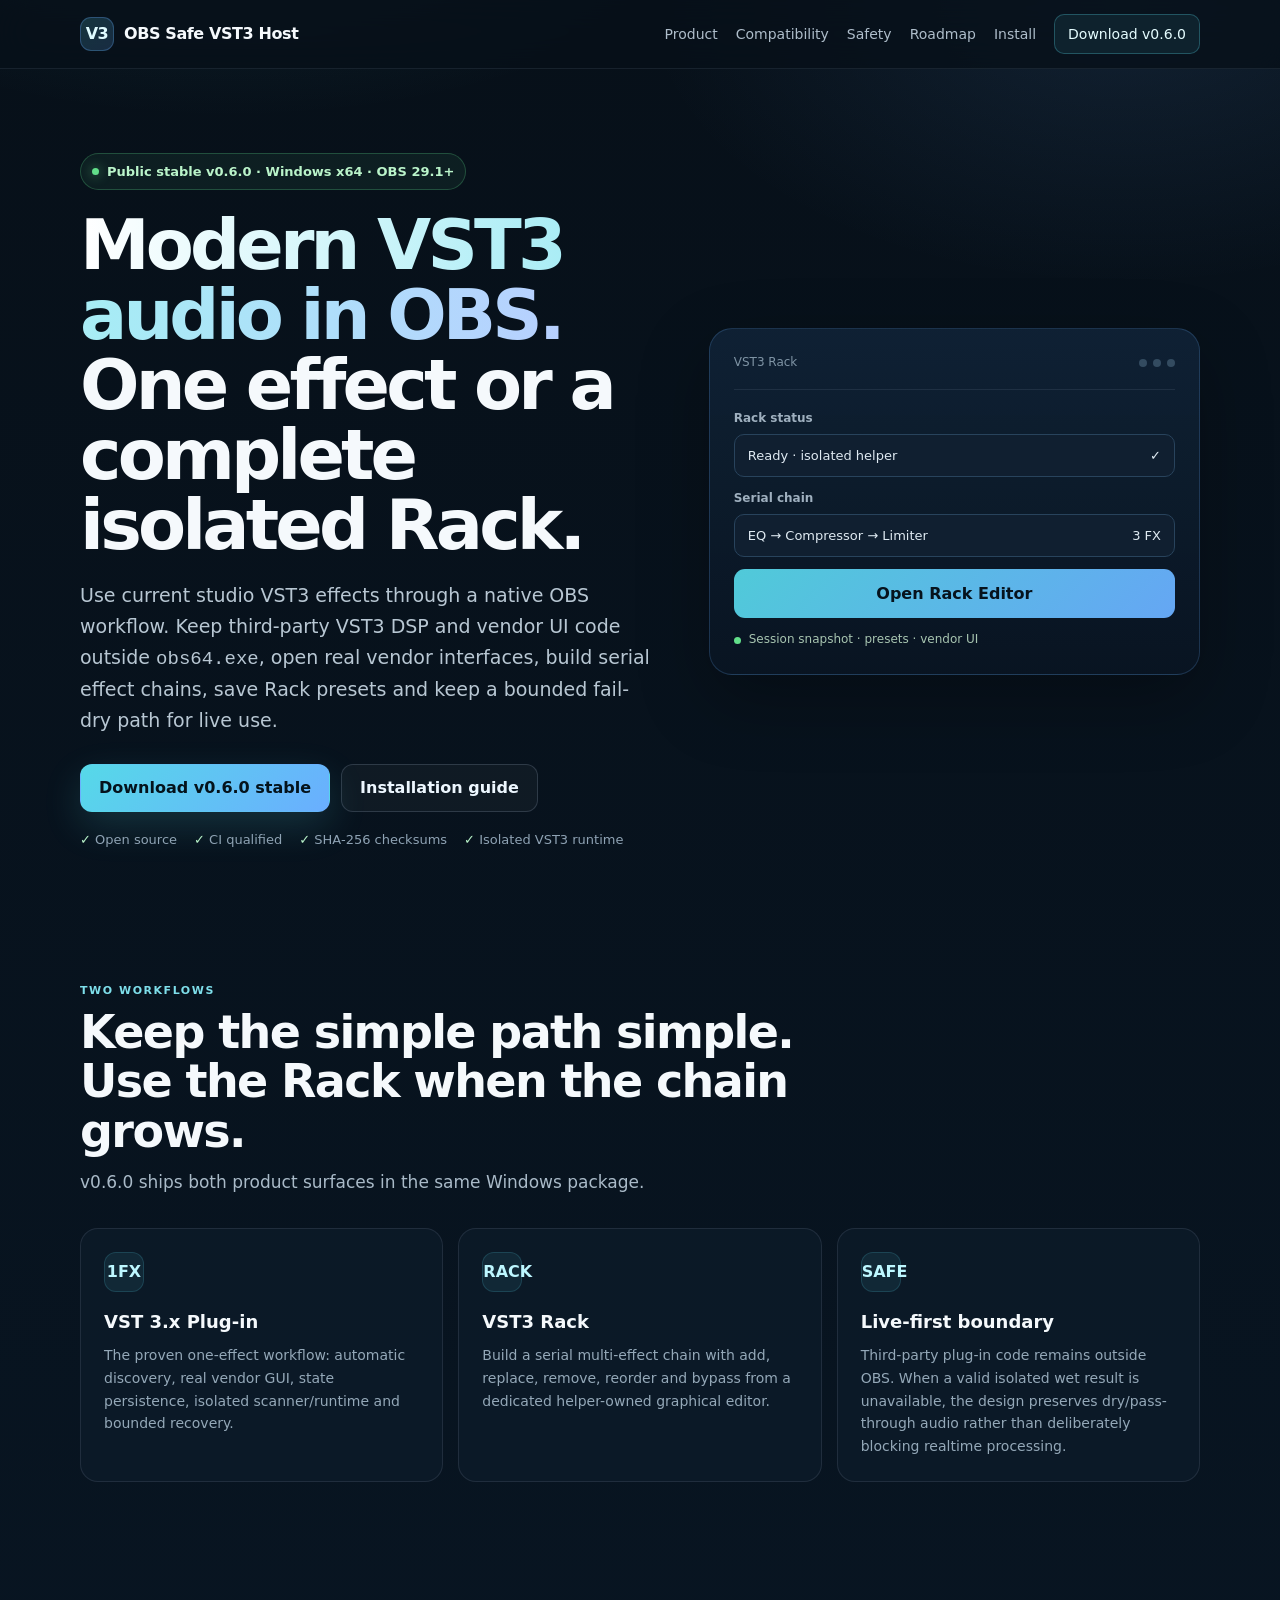
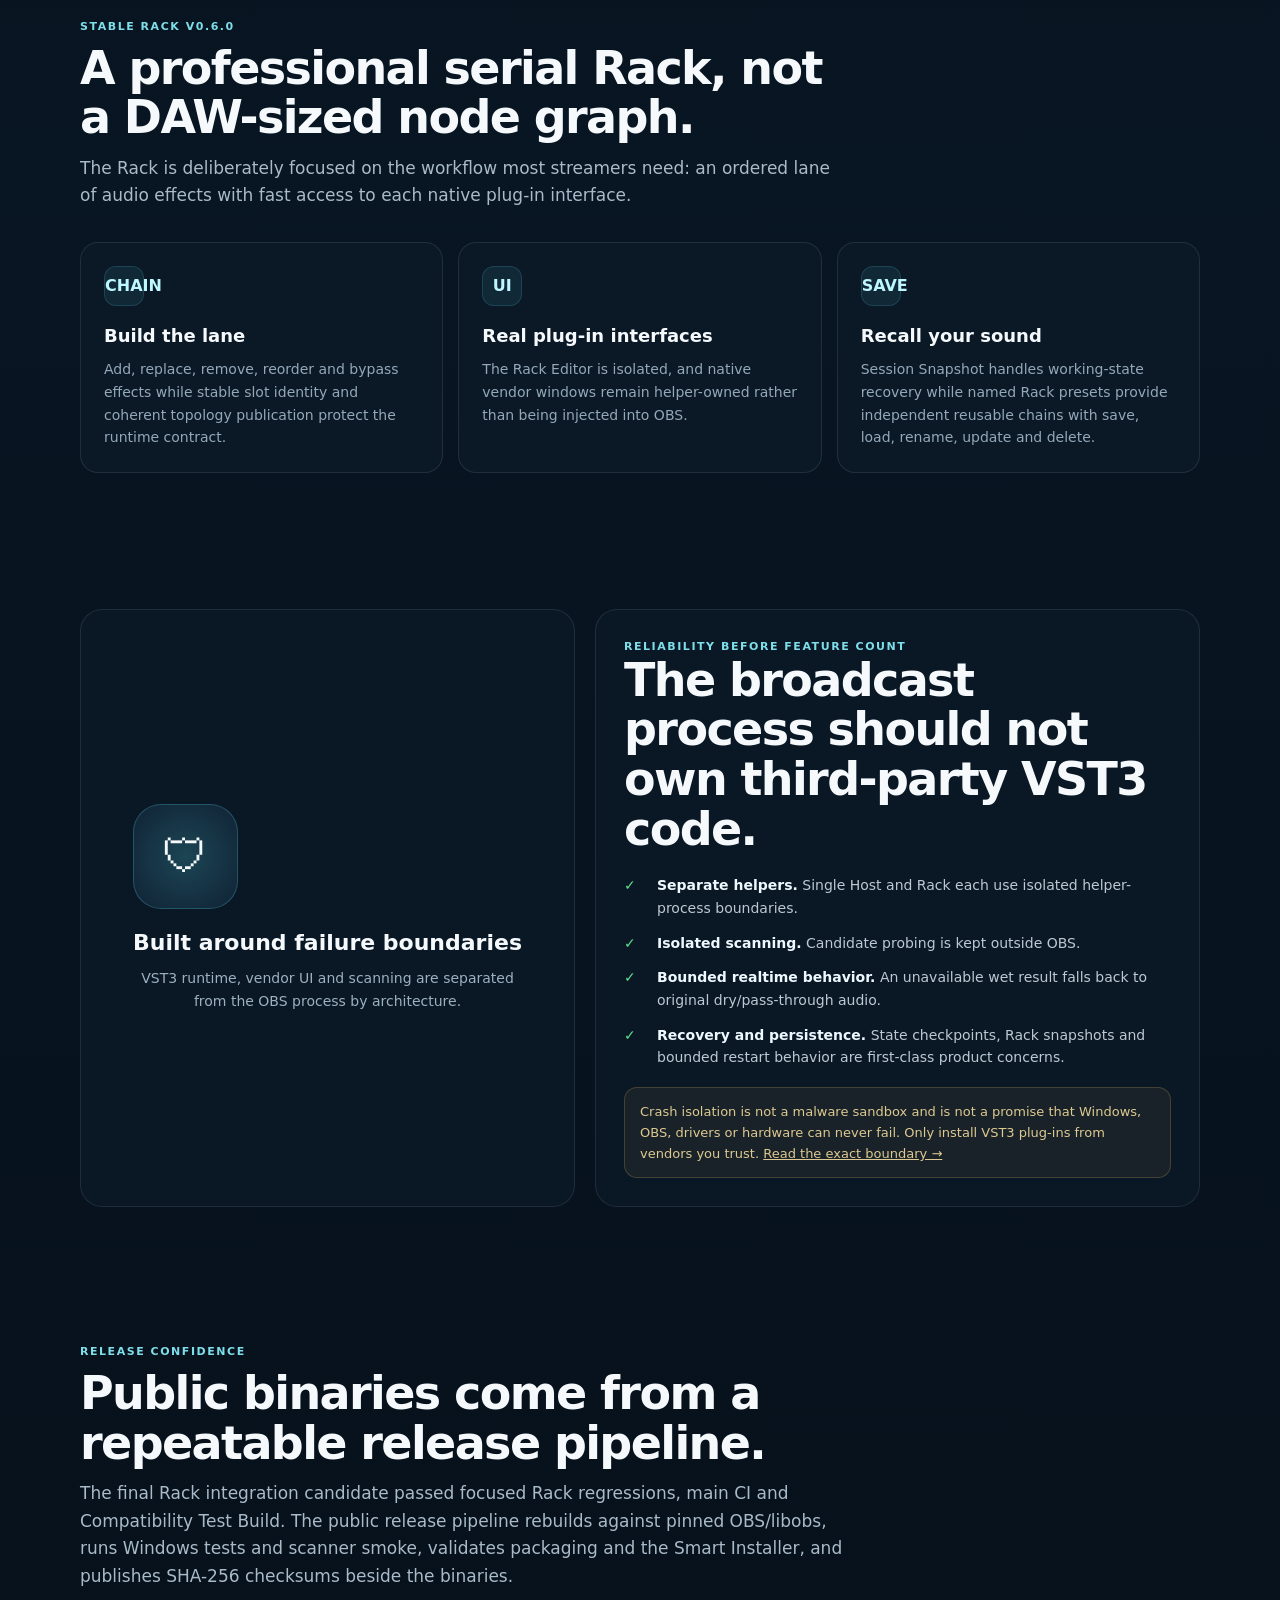
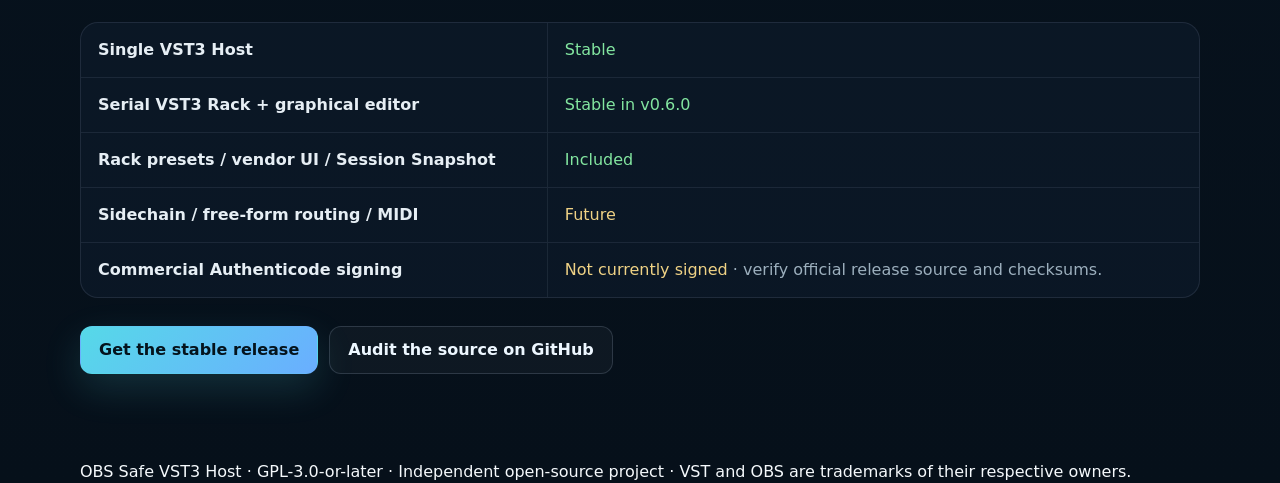
==== commit 3f56190f: "docs: update landing page for v0.6.0 stable" ====
--- a/docs/index.html
+++ b/docs/index.html
@@ -3,63 +3,158 @@
 <head>
   <meta charset="utf-8">
   <meta name="viewport" content="width=device-width,initial-scale=1">
-  <title>OBS Safe VST3 Host — VST3 and VST3 Rack for OBS Studio</title>
-  <meta name="description" content="Native crash-isolated VST3 hosting for OBS Studio on Windows, including a graphical serial VST3 Rack with native plug-in UIs and named presets.">
+  <meta name="theme-color" content="#071019">
+  <title>VST3 for OBS Studio — Safe Single Host + VST3 Rack</title>
+  <meta name="description" content="Use modern VST3 audio effects in OBS Studio on Windows with an isolated Single Host or serial multi-effect VST3 Rack, native vendor GUIs, presets and fail-dry recovery.">
+  <meta name="author" content="MasArray">
+  <meta name="robots" content="index,follow,max-image-preview:large,max-snippet:-1,max-video-preview:-1">
+  <link rel="canonical" href="https://masarray.github.io/obs-vst3/">
   <link rel="stylesheet" href="site.css">
-  <script type="application/ld+json">{"@context":"https://schema.org","@type":"SoftwareApplication","name":"OBS Safe VST3 Host","softwareVersion":"0.6.0","operatingSystem":"Windows x64","applicationCategory":"MultimediaApplication"}</script>
+  <meta property="og:type" content="website">
+  <meta property="og:site_name" content="OBS Safe VST3 Host">
+  <meta property="og:title" content="VST3 for OBS Studio — Safe Single Host + VST3 Rack">
+  <meta property="og:description" content="Modern VST3 effects in OBS with isolated helpers, a graphical serial Rack, native vendor GUIs, presets and recovery.">
+  <meta property="og:url" content="https://masarray.github.io/obs-vst3/">
+  <meta name="twitter:card" content="summary">
+  <meta name="twitter:title" content="OBS Safe VST3 Host v0.6.0">
+  <meta name="twitter:description" content="Single VST3 hosting and an isolated serial VST3 Rack for OBS Studio on Windows.">
+  <script type="application/ld+json">
+  {
+    "@context":"https://schema.org",
+    "@type":"SoftwareApplication",
+    "name":"OBS Safe VST3 Host",
+    "alternateName":["VST3 for OBS","OBS VST3 Plugin","OBS VST3 Rack"],
+    "applicationCategory":"MultimediaApplication",
+    "operatingSystem":"Windows 10, Windows 11",
+    "softwareVersion":"0.6.0",
+    "description":"An OBS Studio plug-in providing an isolated Single VST3 Host and a graphical serial multi-effect VST3 Rack for Windows.",
+    "url":"https://masarray.github.io/obs-vst3/",
+    "downloadUrl":"https://github.com/masarray/obs-vst3/releases/latest",
+    "softwareRequirements":"OBS Studio 29.1 or later; Windows x64",
+    "license":"https://www.gnu.org/licenses/gpl-3.0.html",
+    "isAccessibleForFree":true,
+    "offers":{"@type":"Offer","price":"0","priceCurrency":"USD"}
+  }
+  </script>
 </head>
 <body>
-<nav class="nav"><div class="wrap navin"><a class="brand" href="index.html"><span class="mark">V3</span>OBS Safe VST3</a><div class="navlinks"><a href="install.html">Install</a><a href="compatibility.html">Compatibility</a><a href="safety.html">Safety</a><a href="roadmap.html">Roadmap</a><a class="navcta" href="https://github.com/masarray/obs-vst3/releases/latest">Download</a></div></div></nav>
+<header class="nav">
+  <div class="wrap navin">
+    <a class="brand" href="./"><span class="mark">V3</span><span>OBS Safe VST3 Host</span></a>
+    <nav class="navlinks" aria-label="Main navigation">
+      <a href="#product">Product</a>
+      <a href="compatibility.html">Compatibility</a>
+      <a href="safety.html">Safety</a>
+      <a href="roadmap.html">Roadmap</a>
+      <a href="install.html">Install</a>
+      <a class="navcta" href="https://github.com/masarray/obs-vst3/releases/latest">Download v0.6.0</a>
+    </nav>
+  </div>
+</header>
 
-<header class="hero"><div class="wrap heroGrid"><div>
-  <span class="eyebrow"><span class="pulse"></span>Stable v0.6.0 · VST3 Rack is here</span>
-  <h1><span class="gradient">VST3 in OBS.</span><br>Single or full Rack.</h1>
-  <p class="lead">Use modern VST3 audio effects in OBS Studio without deliberately loading vendor DSP/UI code into <code>obs64.exe</code>. Choose the proven single-effect Safe Host or build a graphical serial Rack with up to eight effects.</p>
-  <div class="actions"><a class="btn primary" href="https://github.com/masarray/obs-vst3/releases/latest">Download v0.6.0</a><a class="btn secondary" href="install.html">Installation guide</a></div>
-  <div class="trustline"><span><b>✓</b> Windows x64</span><span><b>✓</b> OBS 29.1+</span><span><b>✓</b> Native VST3 editors</span><span><b>✓</b> Rack presets</span></div>
-</div>
-<div class="mock"><div class="mockTop"><span>OBS SAFE VST3 RACK</span><span class="dots"><i></i><i></i><i></i></span></div>
-  <div class="form">
-    <div class="status"><i></i>Ready · 3 effects · aggregate latency</div>
-    <div class="field"><label>PRESET</label><div class="control"><span>Broadcast Vocal</span><span>Save As · Update · …</span></div></div>
-    <div class="field"><label>SIGNAL CHAIN</label><div class="control"><span>01 · Vocal Enhancer</span><span>Ready · Open UI</span></div></div>
-    <div class="field"><div class="control"><span>02 · Compressor</span><span>Ready · Bypass</span></div></div>
-    <div class="field"><div class="control"><span>03 · Limiter</span><span>Ready · Open UI</span></div></div>
-    <div class="openBtn">+ Add Effect</div>
-  </div>
-</div></div></header>
+<main>
+  <section class="hero">
+    <div class="wrap heroGrid">
+      <div>
+        <div class="eyebrow"><span class="pulse"></span> Public stable v0.6.0 · Windows x64 · OBS 29.1+</div>
+        <h1><span class="gradient">Modern VST3 audio in OBS.</span> One effect or a complete isolated Rack.</h1>
+        <p class="lead">Use current studio VST3 effects through a native OBS workflow. Keep third-party VST3 DSP and vendor UI code outside <code>obs64.exe</code>, open real vendor interfaces, build serial effect chains, save Rack presets and keep a bounded fail-dry path for live use.</p>
+        <div class="actions">
+          <a class="btn primary" href="https://github.com/masarray/obs-vst3/releases/latest">Download v0.6.0 stable</a>
+          <a class="btn secondary" href="install.html">Installation guide</a>
+        </div>
+        <div class="trustline">
+          <span><b>✓</b> Open source</span>
+          <span><b>✓</b> CI qualified</span>
+          <span><b>✓</b> SHA-256 checksums</span>
+          <span><b>✓</b> Isolated VST3 runtime</span>
+        </div>
+      </div>
+      <div class="mock" aria-label="OBS Safe VST3 Rack product illustration">
+        <div class="mockTop"><span>VST3 Rack</span><span class="dots"><i></i><i></i><i></i></span></div>
+        <div class="form">
+          <div class="field"><label>Rack status</label><div class="control"><span>Ready · isolated helper</span><span>✓</span></div></div>
+          <div class="field"><label>Serial chain</label><div class="control"><span>EQ → Compressor → Limiter</span><span>3 FX</span></div></div>
+          <div class="openBtn">Open Rack Editor</div>
+          <div class="status"><i></i><span>Session snapshot · presets · vendor UI</span></div>
+        </div>
+      </div>
+    </div>
+  </section>
 
-<section><div class="wrap"><div class="sectionHead"><span class="kicker">Two workflows</span><h2>Use exactly as much host as you need.</h2><p>The Single filter stays simple. The Rack adds a professional serial-chain workflow without changing the isolation philosophy.</p></div>
-<div class="grid3">
-  <div class="card"><div class="icon">1</div><h3>Single VST3</h3><p>Add <strong>VST 3.x Plug-in</strong> when one effect per OBS filter is enough. Discovery, state restore and native vendor GUI remain isolated in the external host.</p></div>
-  <div class="card"><div class="icon">8</div><h3>VST3 Rack</h3><p>Add <strong>VST3 Rack</strong> for up to eight mono/stereo Float32 effects in series. Search, add, insert, reorder, bypass, replace and remove from one graphical editor.</p></div>
-  <div class="card"><div class="icon">P</div><h3>Named presets</h3><p>Save reusable Rack presets, load independent copies, explicitly update, rename or delete them, and preserve Missing placeholders when a referenced plug-in is unavailable.</p></div>
-</div></div></section>
+  <section id="product">
+    <div class="wrap">
+      <div class="sectionHead">
+        <div class="kicker">Two workflows</div>
+        <h2>Keep the simple path simple. Use the Rack when the chain grows.</h2>
+        <p>v0.6.0 ships both product surfaces in the same Windows package.</p>
+      </div>
+      <div class="grid3">
+        <article class="card"><div class="icon">1FX</div><h3>VST 3.x Plug-in</h3><p>The proven one-effect workflow: automatic discovery, real vendor GUI, state persistence, isolated scanner/runtime and bounded recovery.</p></article>
+        <article class="card"><div class="icon">RACK</div><h3>VST3 Rack</h3><p>Build a serial multi-effect chain with add, replace, remove, reorder and bypass from a dedicated helper-owned graphical editor.</p></article>
+        <article class="card"><div class="icon">SAFE</div><h3>Live-first boundary</h3><p>Third-party plug-in code remains outside OBS. When a valid isolated wet result is unavailable, the design preserves dry/pass-through audio rather than deliberately blocking realtime processing.</p></article>
+      </div>
+    </div>
+  </section>
 
-<section><div class="wrap"><div class="sectionHead"><span class="kicker">Rack workflow</span><h2>A real audio-host workflow, not a debug panel.</h2><p>v0.6.0 adds the polished Rack Editor, floating native plug-in windows and a first-class preset workflow.</p></div>
-<div class="steps"><div class="step"><h3>Open Rack</h3><p>Add <strong>VST3 Rack</strong> in OBS and use <strong>Open Rack</strong>. The editor belongs to the external Rack helper and can be closed while DSP continues.</p></div><div class="step"><h3>Build the chain</h3><p>Search the catalog, Add Effect, drag/reorder slots, bypass or replace them, then use Open UI for each vendor editor.</p></div><div class="step"><h3>Save the sound</h3><p>Save As creates a named preset. Loading is a copy; normal edits do not silently mutate the saved preset. Update is always explicit.</p></div></div></div></section>
+  <section>
+    <div class="wrap">
+      <div class="sectionHead">
+        <div class="kicker">Stable Rack v0.6.0</div>
+        <h2>A professional serial Rack, not a DAW-sized node graph.</h2>
+        <p>The Rack is deliberately focused on the workflow most streamers need: an ordered lane of audio effects with fast access to each native plug-in interface.</p>
+      </div>
+      <div class="grid3">
+        <article class="card"><div class="icon">CHAIN</div><h3>Build the lane</h3><p>Add, replace, remove, reorder and bypass effects while stable slot identity and coherent topology publication protect the runtime contract.</p></article>
+        <article class="card"><div class="icon">UI</div><h3>Real plug-in interfaces</h3><p>The Rack Editor is isolated, and native vendor windows remain helper-owned rather than being injected into OBS.</p></article>
+        <article class="card"><div class="icon">SAVE</div><h3>Recall your sound</h3><p>Session Snapshot handles working-state recovery while named Rack presets provide independent reusable chains with save, load, rename, update and delete.</p></article>
+      </div>
+    </div>
+  </section>
 
-<section><div class="wrap safety"><div class="shield"><div><div class="shieldMark">◈</div><strong>Outside obs64.exe</strong><p>Single uses one isolated helper per effect. Rack uses one isolated helper per Rack, containing the Rack Editor and its serial VST3 slots.</p></div></div><div class="copyPanel"><span class="kicker">Safety architecture</span><h2>Designed to fail dry.</h2><p>Third-party native code is moved across a process boundary so a common plug-in crash or hang does not need to live inside OBS itself.</p><div class="ticks"><div class="tick"><span>✓</span><div><b>Dry fail-open</b><br>When a valid isolated wet block is unavailable in time, OBS keeps a dry path.</div></div><div class="tick"><span>✓</span><div><b>Bounded Rack shutdown</b><br>A stuck Rack helper gets only a short graceful-exit budget before forced termination, avoiding the old multi-second close delay.</div></div><div class="tick"><span>✓</span><div><b>Scanner isolation</b><br>Discovery is kept away from the OBS process.</div></div></div><div class="notice">Crash isolation is not a malware sandbox. A VST3 is native code with the current Windows user's permissions. Only use plug-ins you trust.</div></div></div></section>
+  <section>
+    <div class="wrap safety">
+      <div class="shield">
+        <div><div class="shieldMark">🛡</div><strong>Built around failure boundaries</strong><p>VST3 runtime, vendor UI and scanning are separated from the OBS process by architecture.</p></div>
+      </div>
+      <div class="copyPanel">
+        <div class="kicker">Reliability before feature count</div>
+        <h2>The broadcast process should not own third-party VST3 code.</h2>
+        <div class="ticks">
+          <div class="tick"><span>✓</span><div><b>Separate helpers.</b> Single Host and Rack each use isolated helper-process boundaries.</div></div>
+          <div class="tick"><span>✓</span><div><b>Isolated scanning.</b> Candidate probing is kept outside OBS.</div></div>
+          <div class="tick"><span>✓</span><div><b>Bounded realtime behavior.</b> An unavailable wet result falls back to original dry/pass-through audio.</div></div>
+          <div class="tick"><span>✓</span><div><b>Recovery and persistence.</b> State checkpoints, Rack snapshots and bounded restart behavior are first-class product concerns.</div></div>
+        </div>
+        <div class="notice">Crash isolation is not a malware sandbox and is not a promise that Windows, OBS, drivers or hardware can never fail. Only install VST3 plug-ins from vendors you trust. <a href="safety.html">Read the exact boundary →</a></div>
+      </div>
+    </div>
+  </section>
 
-<section><div class="wrap"><div class="sectionHead"><span class="kicker">v0.6.0 scope</span><h2>Clear limits, no hidden promises.</h2></div><div class="compat">
-<div class="row"><div>Rack topology</div><div><span class="yes">Up to 8 serial effects</span>; one helper process per Rack</div></div>
-<div class="row"><div>Audio format</div><div>Mono/stereo · Float32 VST3 audio effects</div></div>
-<div class="row"><div>Vendor GUI</div><div><span class="yes">Floating native VST3 editor per slot</span></div></div>
-<div class="row"><div>Presets</div><div><span class="yes">Save As, Load, Update, Rename, Delete</span> + Missing placeholders</div></div>
-<div class="row"><div>OBS compatibility floor</div><div>29.1+; automated real-loader probe uses official OBS 29.1.3</div></div>
-<div class="row"><div>Not in v0.6.0</div><div><span class="warnTxt">Parallel graph, sidechain, MIDI/instruments, nested Racks, Float64/arbitrary multichannel, macOS/Linux</span></div></div>
-</div></div></section>
+  <section>
+    <div class="wrap">
+      <div class="sectionHead">
+        <div class="kicker">Release confidence</div>
+        <h2>Public binaries come from a repeatable release pipeline.</h2>
+        <p>The final Rack integration candidate passed focused Rack regressions, main CI and Compatibility Test Build. The public release pipeline rebuilds against pinned OBS/libobs, runs Windows tests and scanner smoke, validates packaging and the Smart Installer, and publishes SHA-256 checksums beside the binaries.</p>
+      </div>
+      <div class="compat">
+        <div class="row"><div>Single VST3 Host</div><div><span class="yes">Stable</span></div></div>
+        <div class="row"><div>Serial VST3 Rack + graphical editor</div><div><span class="yes">Stable in v0.6.0</span></div></div>
+        <div class="row"><div>Rack presets / vendor UI / Session Snapshot</div><div><span class="yes">Included</span></div></div>
+        <div class="row"><div>Sidechain / free-form routing / MIDI</div><div><span class="warnTxt">Future</span></div></div>
+        <div class="row"><div>Commercial Authenticode signing</div><div><span class="warnTxt">Not currently signed</span> · verify official release source and checksums.</div></div>
+      </div>
+      <div class="actions">
+        <a class="btn primary" href="https://github.com/masarray/obs-vst3/releases/latest">Get the stable release</a>
+        <a class="btn secondary" href="https://github.com/masarray/obs-vst3">Audit the source on GitHub</a>
+      </div>
+    </div>
+  </section>
+</main>
 
-<section id="download"><div class="wrap"><div class="downloadBox"><div><span class="kicker">Download</span><h2>OBS Safe VST3 Host v0.6.0</h2><p>Use the Smart Installer for a normal OBS installation. Portable ZIP and SHA-256 checksums are published in the same GitHub Release.</p><div class="actions"><a class="btn primary" href="https://github.com/masarray/obs-vst3/releases/latest">Latest release</a><a class="btn secondary" href="compatibility.html">Check compatibility</a></div></div><div class="releaseCard"><strong>Windows x64 package</strong><code>OBS-Safe-VST3-Host-v0.6.0-Setup-x64.exe</code><code>OBS-Safe-VST3-Host-v0.6.0-Windows-x64-Portable.zip</code><code>SHA256SUMS.txt</code><p class="small">Release binaries are currently not commercially Authenticode-signed; Windows may show an Unknown publisher / SmartScreen reputation warning.</p></div></div></div></section>
-
-<section><div class="wrap"><div class="sectionHead"><span class="kicker">FAQ</span><h2>Common questions</h2></div><div class="faq">
-<details><summary>Does OBS itself now support VST3?</summary><p>This project adds its own OBS filters and VST3 host processes. It does not change OBS's built-in VST filter.</p></details>
-<details><summary>Does each Rack slot get its own process?</summary><p>No. v0.6.0 uses one isolated helper process per Rack, with up to eight serial slots inside it.</p></details>
-<details><summary>Can I use my plug-in's native GUI?</summary><p>Yes, when the VST3 exposes a supported native editor. In Rack, use Open UI on the slot.</p></details>
-<details><summary>Are Rack presets live-linked?</summary><p>No. Loading a preset creates an independent working Rack. Only explicit Update changes the saved preset.</p></details>
-<details><summary>Does it support instruments, MIDI or parallel routing?</summary><p>Not in v0.6.0. The Rack is intentionally a serial mono/stereo Float32 audio-effects lane.</p></details>
-</div></div></section>
-
-<footer class="footer"><div class="wrap footerIn"><span>OBS Safe VST3 Host · open source</span><div class="footerLinks"><a href="https://github.com/masarray/obs-vst3">GitHub</a><a href="install.html">Install</a><a href="safety.html">Safety</a><a href="roadmap.html">Roadmap</a></div></div></footer>
+<footer>
+  <div class="wrap">OBS Safe VST3 Host · GPL-3.0-or-later · Independent open-source project · VST and OBS are trademarks of their respective owners.</div>
+</footer>
 </body>
-</html>+</html>
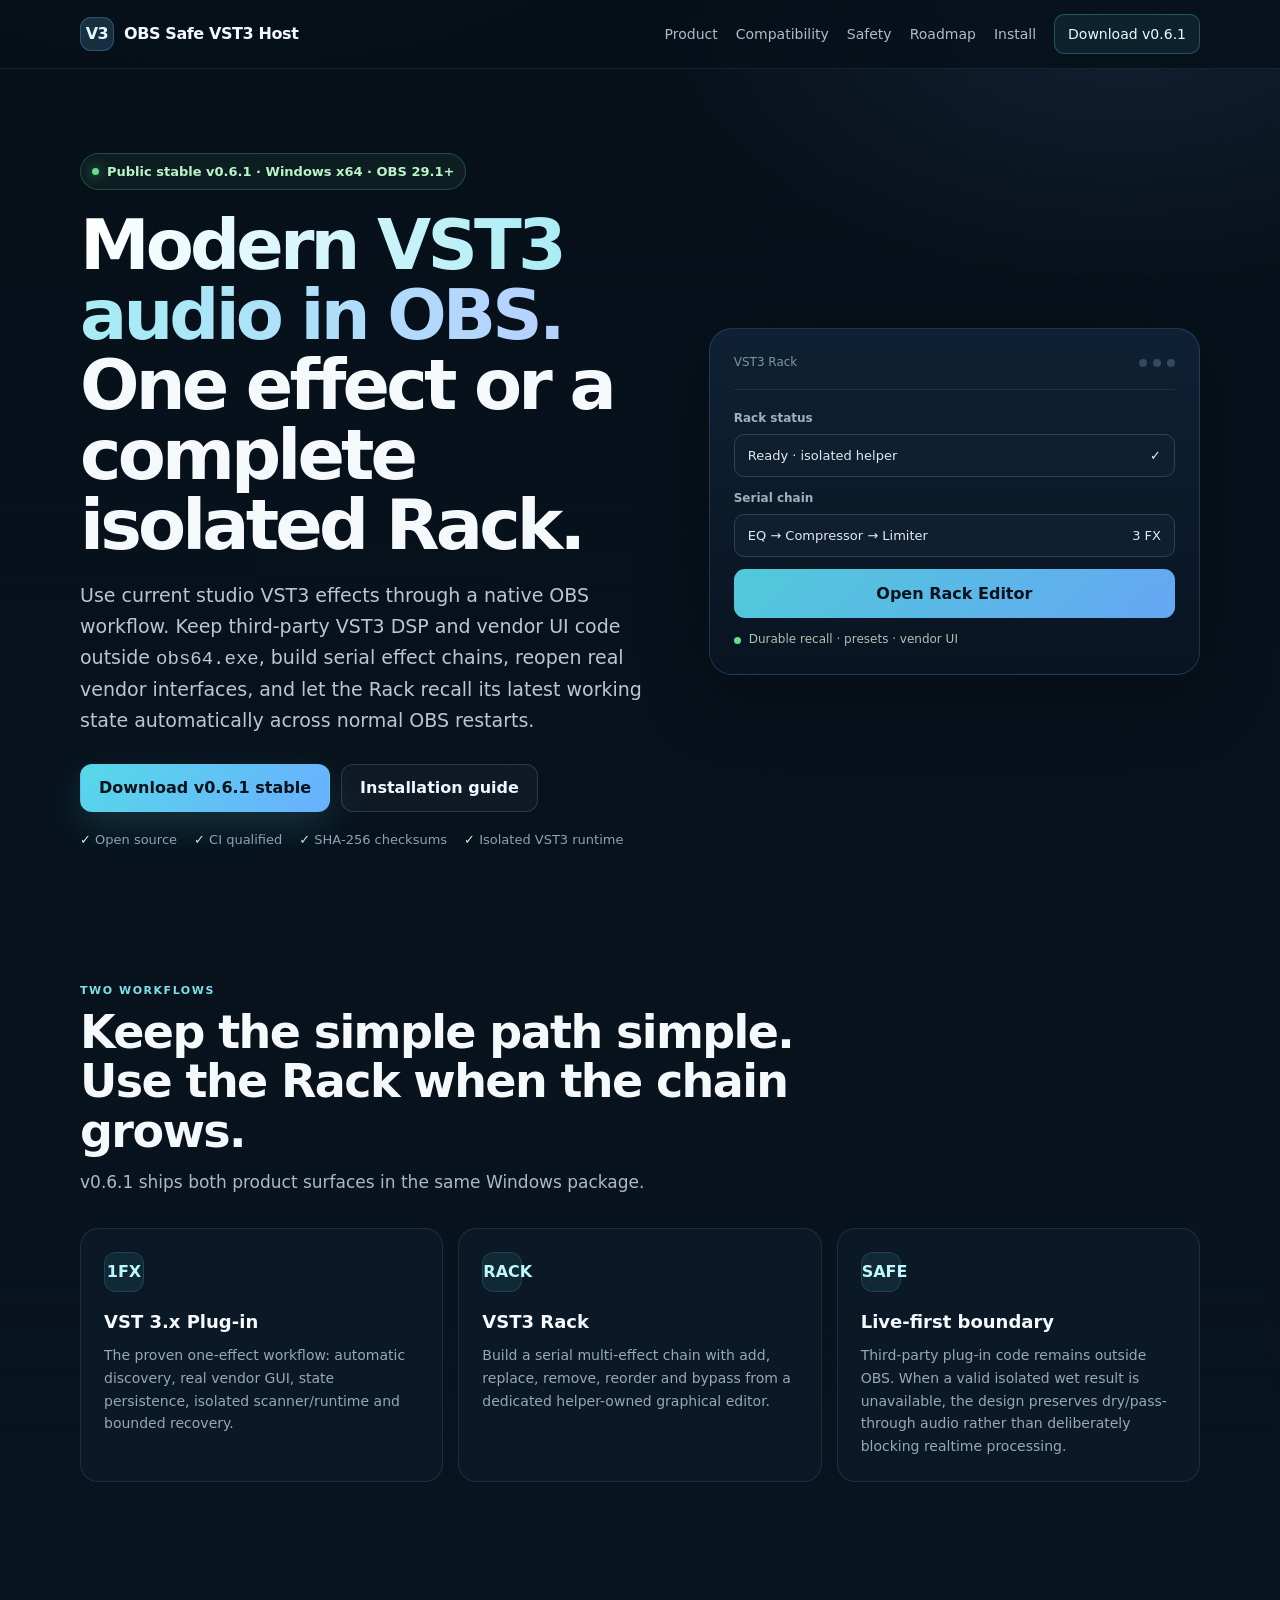
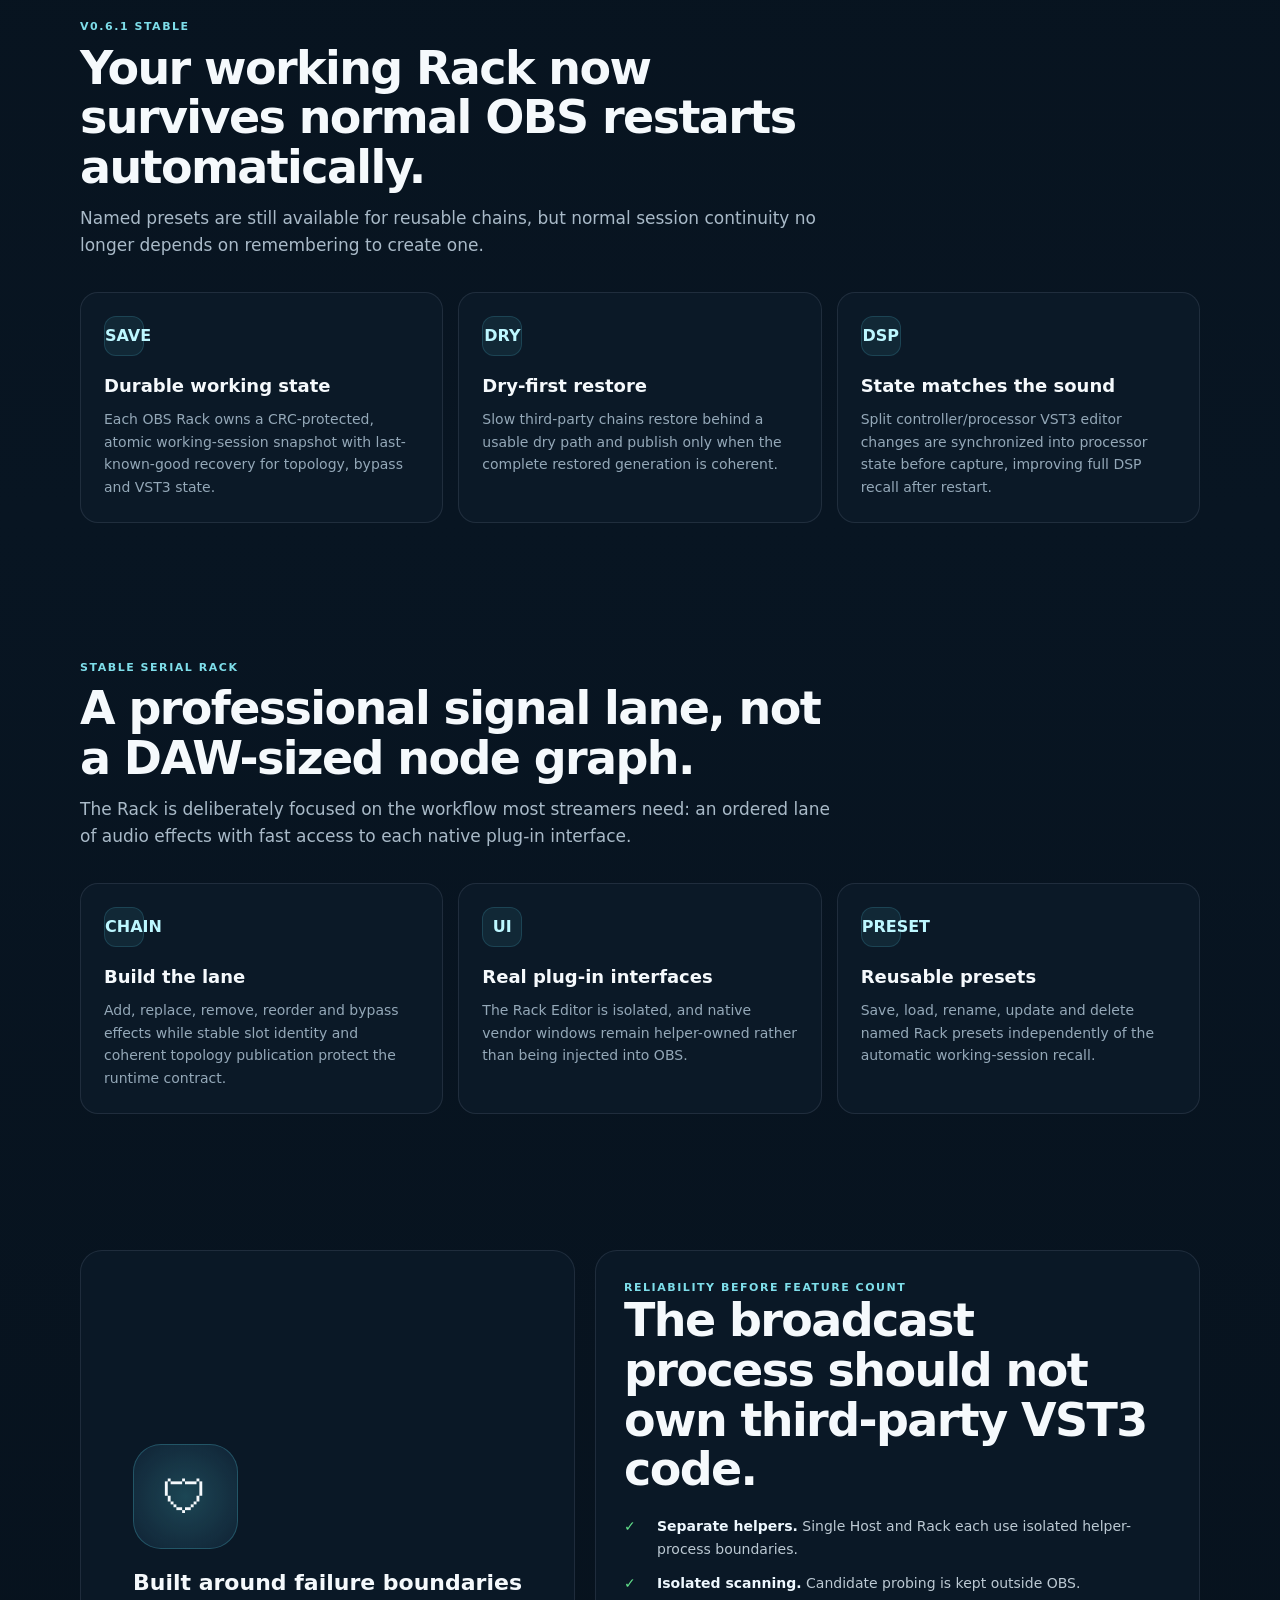
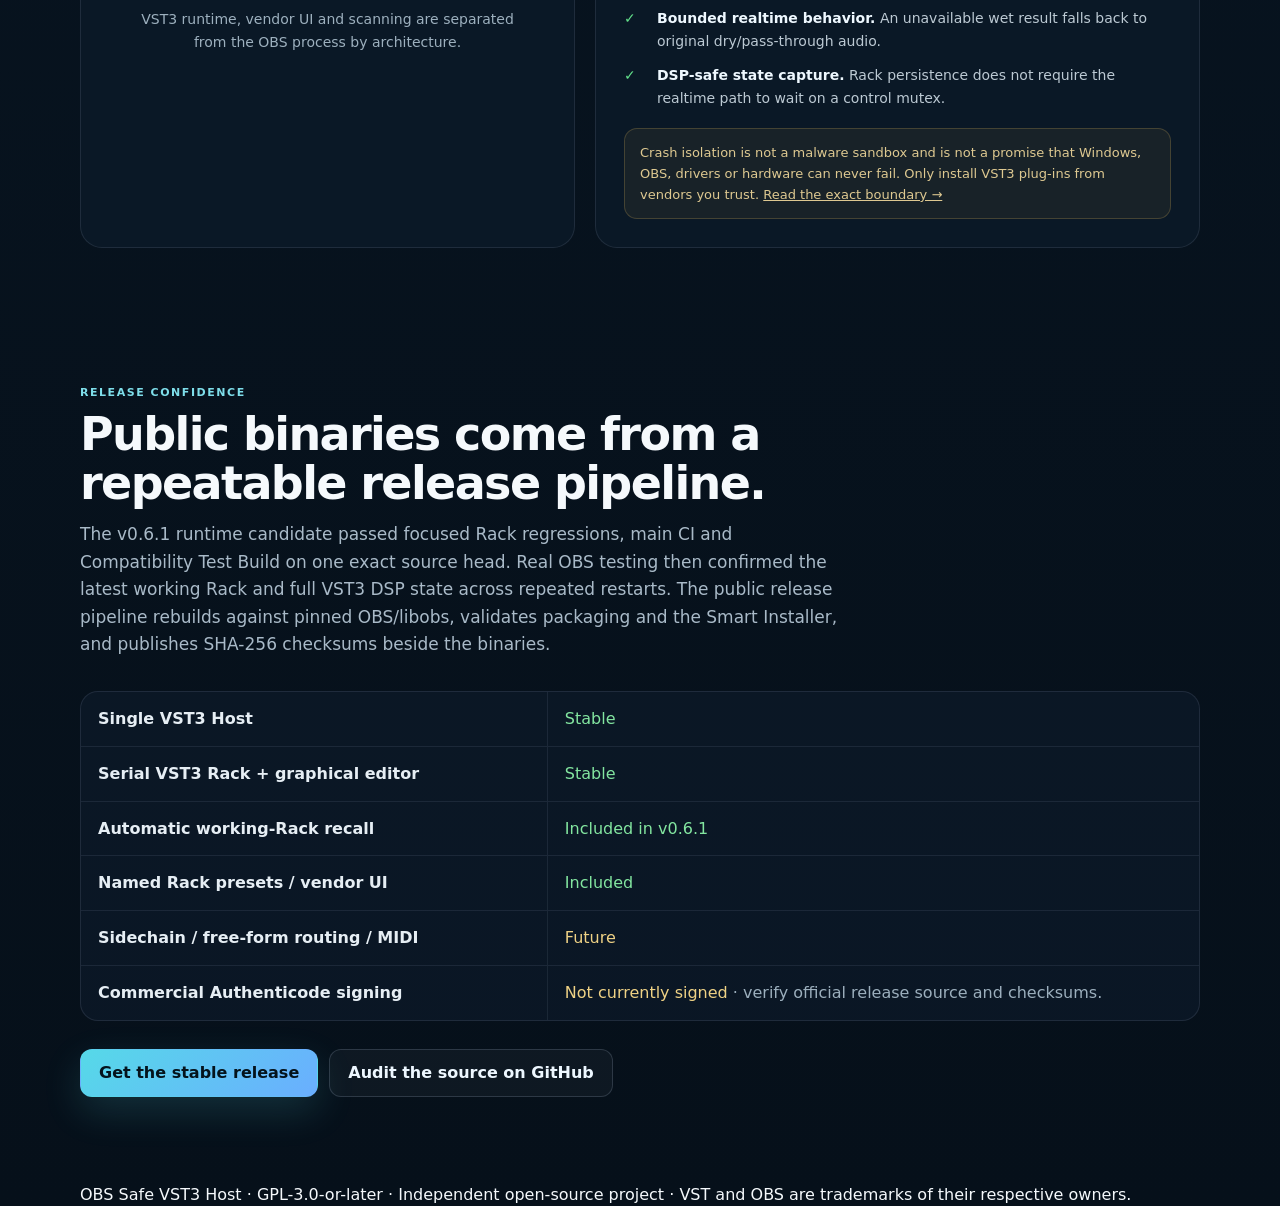
==== commit 4e15ae7d: "docs: update landing page for v0.6.1 stable" ====
--- a/docs/index.html
+++ b/docs/index.html
@@ -5,7 +5,7 @@
   <meta name="viewport" content="width=device-width,initial-scale=1">
   <meta name="theme-color" content="#071019">
   <title>VST3 for OBS Studio — Safe Single Host + VST3 Rack</title>
-  <meta name="description" content="Use modern VST3 audio effects in OBS Studio on Windows with an isolated Single Host or serial multi-effect VST3 Rack, native vendor GUIs, presets and fail-dry recovery.">
+  <meta name="description" content="Use modern VST3 audio effects in OBS Studio on Windows with an isolated Single Host or serial multi-effect VST3 Rack, automatic working-Rack recall, native vendor GUIs, presets and fail-dry recovery.">
   <meta name="author" content="MasArray">
   <meta name="robots" content="index,follow,max-image-preview:large,max-snippet:-1,max-video-preview:-1">
   <link rel="canonical" href="https://masarray.github.io/obs-vst3/">
@@ -13,11 +13,11 @@
   <meta property="og:type" content="website">
   <meta property="og:site_name" content="OBS Safe VST3 Host">
   <meta property="og:title" content="VST3 for OBS Studio — Safe Single Host + VST3 Rack">
-  <meta property="og:description" content="Modern VST3 effects in OBS with isolated helpers, a graphical serial Rack, native vendor GUIs, presets and recovery.">
+  <meta property="og:description" content="Modern VST3 effects in OBS with isolated helpers, durable Rack recall, native vendor GUIs, presets and bounded recovery.">
   <meta property="og:url" content="https://masarray.github.io/obs-vst3/">
   <meta name="twitter:card" content="summary">
-  <meta name="twitter:title" content="OBS Safe VST3 Host v0.6.0">
-  <meta name="twitter:description" content="Single VST3 hosting and an isolated serial VST3 Rack for OBS Studio on Windows.">
+  <meta name="twitter:title" content="OBS Safe VST3 Host v0.6.1">
+  <meta name="twitter:description" content="Single VST3 hosting and an isolated serial VST3 Rack with automatic working-state recall for OBS Studio on Windows.">
   <script type="application/ld+json">
   {
     "@context":"https://schema.org",
@@ -26,8 +26,8 @@
     "alternateName":["VST3 for OBS","OBS VST3 Plugin","OBS VST3 Rack"],
     "applicationCategory":"MultimediaApplication",
     "operatingSystem":"Windows 10, Windows 11",
-    "softwareVersion":"0.6.0",
-    "description":"An OBS Studio plug-in providing an isolated Single VST3 Host and a graphical serial multi-effect VST3 Rack for Windows.",
+    "softwareVersion":"0.6.1",
+    "description":"An OBS Studio plug-in providing an isolated Single VST3 Host and a graphical serial multi-effect VST3 Rack with durable working-state recall for Windows.",
     "url":"https://masarray.github.io/obs-vst3/",
     "downloadUrl":"https://github.com/masarray/obs-vst3/releases/latest",
     "softwareRequirements":"OBS Studio 29.1 or later; Windows x64",
@@ -47,7 +47,7 @@
       <a href="safety.html">Safety</a>
       <a href="roadmap.html">Roadmap</a>
       <a href="install.html">Install</a>
-      <a class="navcta" href="https://github.com/masarray/obs-vst3/releases/latest">Download v0.6.0</a>
+      <a class="navcta" href="https://github.com/masarray/obs-vst3/releases/latest">Download v0.6.1</a>
     </nav>
   </div>
 </header>
@@ -56,11 +56,11 @@
   <section class="hero">
     <div class="wrap heroGrid">
       <div>
-        <div class="eyebrow"><span class="pulse"></span> Public stable v0.6.0 · Windows x64 · OBS 29.1+</div>
+        <div class="eyebrow"><span class="pulse"></span> Public stable v0.6.1 · Windows x64 · OBS 29.1+</div>
         <h1><span class="gradient">Modern VST3 audio in OBS.</span> One effect or a complete isolated Rack.</h1>
-        <p class="lead">Use current studio VST3 effects through a native OBS workflow. Keep third-party VST3 DSP and vendor UI code outside <code>obs64.exe</code>, open real vendor interfaces, build serial effect chains, save Rack presets and keep a bounded fail-dry path for live use.</p>
+        <p class="lead">Use current studio VST3 effects through a native OBS workflow. Keep third-party VST3 DSP and vendor UI code outside <code>obs64.exe</code>, build serial effect chains, reopen real vendor interfaces, and let the Rack recall its latest working state automatically across normal OBS restarts.</p>
         <div class="actions">
-          <a class="btn primary" href="https://github.com/masarray/obs-vst3/releases/latest">Download v0.6.0 stable</a>
+          <a class="btn primary" href="https://github.com/masarray/obs-vst3/releases/latest">Download v0.6.1 stable</a>
           <a class="btn secondary" href="install.html">Installation guide</a>
         </div>
         <div class="trustline">
@@ -76,7 +76,7 @@
           <div class="field"><label>Rack status</label><div class="control"><span>Ready · isolated helper</span><span>✓</span></div></div>
           <div class="field"><label>Serial chain</label><div class="control"><span>EQ → Compressor → Limiter</span><span>3 FX</span></div></div>
           <div class="openBtn">Open Rack Editor</div>
-          <div class="status"><i></i><span>Session snapshot · presets · vendor UI</span></div>
+          <div class="status"><i></i><span>Durable recall · presets · vendor UI</span></div>
         </div>
       </div>
     </div>
@@ -87,7 +87,7 @@
       <div class="sectionHead">
         <div class="kicker">Two workflows</div>
         <h2>Keep the simple path simple. Use the Rack when the chain grows.</h2>
-        <p>v0.6.0 ships both product surfaces in the same Windows package.</p>
+        <p>v0.6.1 ships both product surfaces in the same Windows package.</p>
       </div>
       <div class="grid3">
         <article class="card"><div class="icon">1FX</div><h3>VST 3.x Plug-in</h3><p>The proven one-effect workflow: automatic discovery, real vendor GUI, state persistence, isolated scanner/runtime and bounded recovery.</p></article>
@@ -100,14 +100,29 @@
   <section>
     <div class="wrap">
       <div class="sectionHead">
-        <div class="kicker">Stable Rack v0.6.0</div>
-        <h2>A professional serial Rack, not a DAW-sized node graph.</h2>
+        <div class="kicker">v0.6.1 stable</div>
+        <h2>Your working Rack now survives normal OBS restarts automatically.</h2>
+        <p>Named presets are still available for reusable chains, but normal session continuity no longer depends on remembering to create one.</p>
+      </div>
+      <div class="grid3">
+        <article class="card"><div class="icon">SAVE</div><h3>Durable working state</h3><p>Each OBS Rack owns a CRC-protected, atomic working-session snapshot with last-known-good recovery for topology, bypass and VST3 state.</p></article>
+        <article class="card"><div class="icon">DRY</div><h3>Dry-first restore</h3><p>Slow third-party chains restore behind a usable dry path and publish only when the complete restored generation is coherent.</p></article>
+        <article class="card"><div class="icon">DSP</div><h3>State matches the sound</h3><p>Split controller/processor VST3 editor changes are synchronized into processor state before capture, improving full DSP recall after restart.</p></article>
+      </div>
+    </div>
+  </section>
+
+  <section>
+    <div class="wrap">
+      <div class="sectionHead">
+        <div class="kicker">Stable serial Rack</div>
+        <h2>A professional signal lane, not a DAW-sized node graph.</h2>
         <p>The Rack is deliberately focused on the workflow most streamers need: an ordered lane of audio effects with fast access to each native plug-in interface.</p>
       </div>
       <div class="grid3">
         <article class="card"><div class="icon">CHAIN</div><h3>Build the lane</h3><p>Add, replace, remove, reorder and bypass effects while stable slot identity and coherent topology publication protect the runtime contract.</p></article>
         <article class="card"><div class="icon">UI</div><h3>Real plug-in interfaces</h3><p>The Rack Editor is isolated, and native vendor windows remain helper-owned rather than being injected into OBS.</p></article>
-        <article class="card"><div class="icon">SAVE</div><h3>Recall your sound</h3><p>Session Snapshot handles working-state recovery while named Rack presets provide independent reusable chains with save, load, rename, update and delete.</p></article>
+        <article class="card"><div class="icon">PRESET</div><h3>Reusable presets</h3><p>Save, load, rename, update and delete named Rack presets independently of the automatic working-session recall.</p></article>
       </div>
     </div>
   </section>
@@ -124,7 +139,7 @@
           <div class="tick"><span>✓</span><div><b>Separate helpers.</b> Single Host and Rack each use isolated helper-process boundaries.</div></div>
           <div class="tick"><span>✓</span><div><b>Isolated scanning.</b> Candidate probing is kept outside OBS.</div></div>
           <div class="tick"><span>✓</span><div><b>Bounded realtime behavior.</b> An unavailable wet result falls back to original dry/pass-through audio.</div></div>
-          <div class="tick"><span>✓</span><div><b>Recovery and persistence.</b> State checkpoints, Rack snapshots and bounded restart behavior are first-class product concerns.</div></div>
+          <div class="tick"><span>✓</span><div><b>DSP-safe state capture.</b> Rack persistence does not require the realtime path to wait on a control mutex.</div></div>
         </div>
         <div class="notice">Crash isolation is not a malware sandbox and is not a promise that Windows, OBS, drivers or hardware can never fail. Only install VST3 plug-ins from vendors you trust. <a href="safety.html">Read the exact boundary →</a></div>
       </div>
@@ -136,12 +151,13 @@
       <div class="sectionHead">
         <div class="kicker">Release confidence</div>
         <h2>Public binaries come from a repeatable release pipeline.</h2>
-        <p>The final Rack integration candidate passed focused Rack regressions, main CI and Compatibility Test Build. The public release pipeline rebuilds against pinned OBS/libobs, runs Windows tests and scanner smoke, validates packaging and the Smart Installer, and publishes SHA-256 checksums beside the binaries.</p>
+        <p>The v0.6.1 runtime candidate passed focused Rack regressions, main CI and Compatibility Test Build on one exact source head. Real OBS testing then confirmed the latest working Rack and full VST3 DSP state across repeated restarts. The public release pipeline rebuilds against pinned OBS/libobs, validates packaging and the Smart Installer, and publishes SHA-256 checksums beside the binaries.</p>
       </div>
       <div class="compat">
         <div class="row"><div>Single VST3 Host</div><div><span class="yes">Stable</span></div></div>
-        <div class="row"><div>Serial VST3 Rack + graphical editor</div><div><span class="yes">Stable in v0.6.0</span></div></div>
-        <div class="row"><div>Rack presets / vendor UI / Session Snapshot</div><div><span class="yes">Included</span></div></div>
+        <div class="row"><div>Serial VST3 Rack + graphical editor</div><div><span class="yes">Stable</span></div></div>
+        <div class="row"><div>Automatic working-Rack recall</div><div><span class="yes">Included in v0.6.1</span></div></div>
+        <div class="row"><div>Named Rack presets / vendor UI</div><div><span class="yes">Included</span></div></div>
         <div class="row"><div>Sidechain / free-form routing / MIDI</div><div><span class="warnTxt">Future</span></div></div>
         <div class="row"><div>Commercial Authenticode signing</div><div><span class="warnTxt">Not currently signed</span> · verify official release source and checksums.</div></div>
       </div>
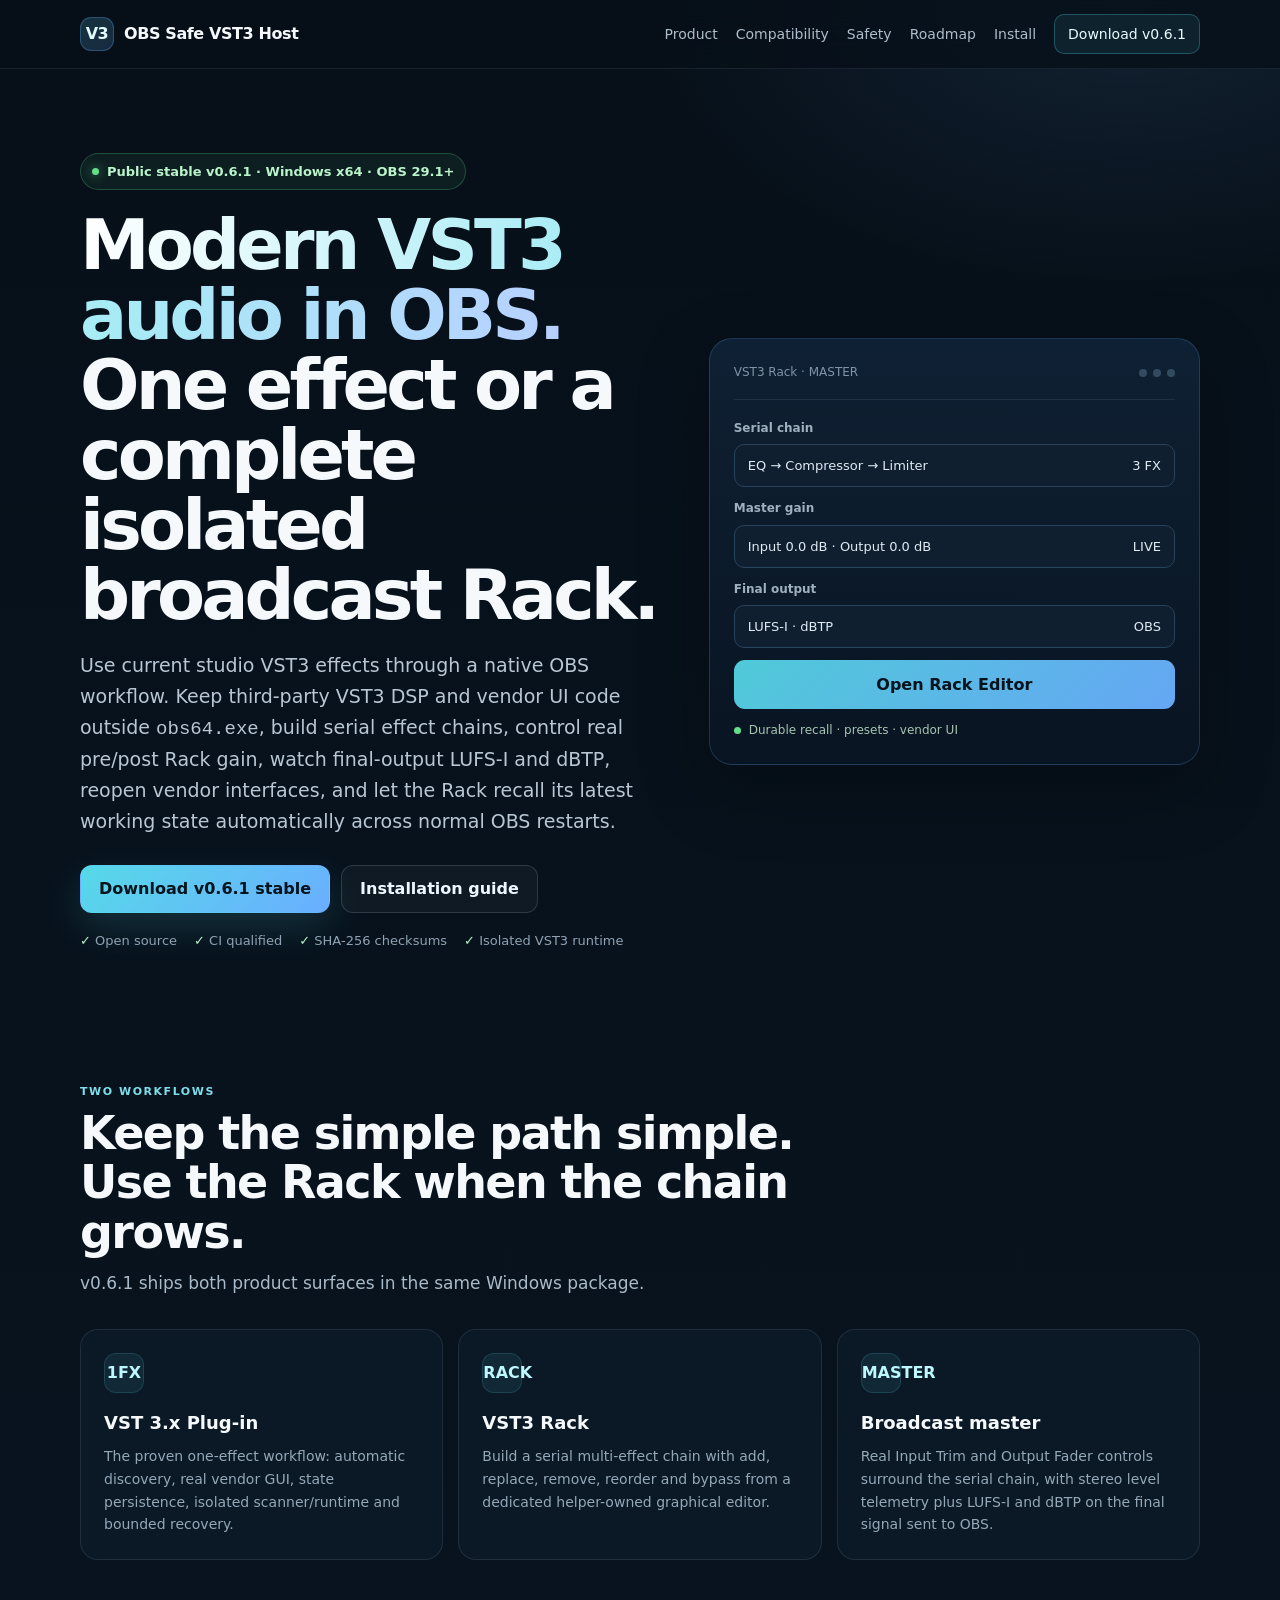
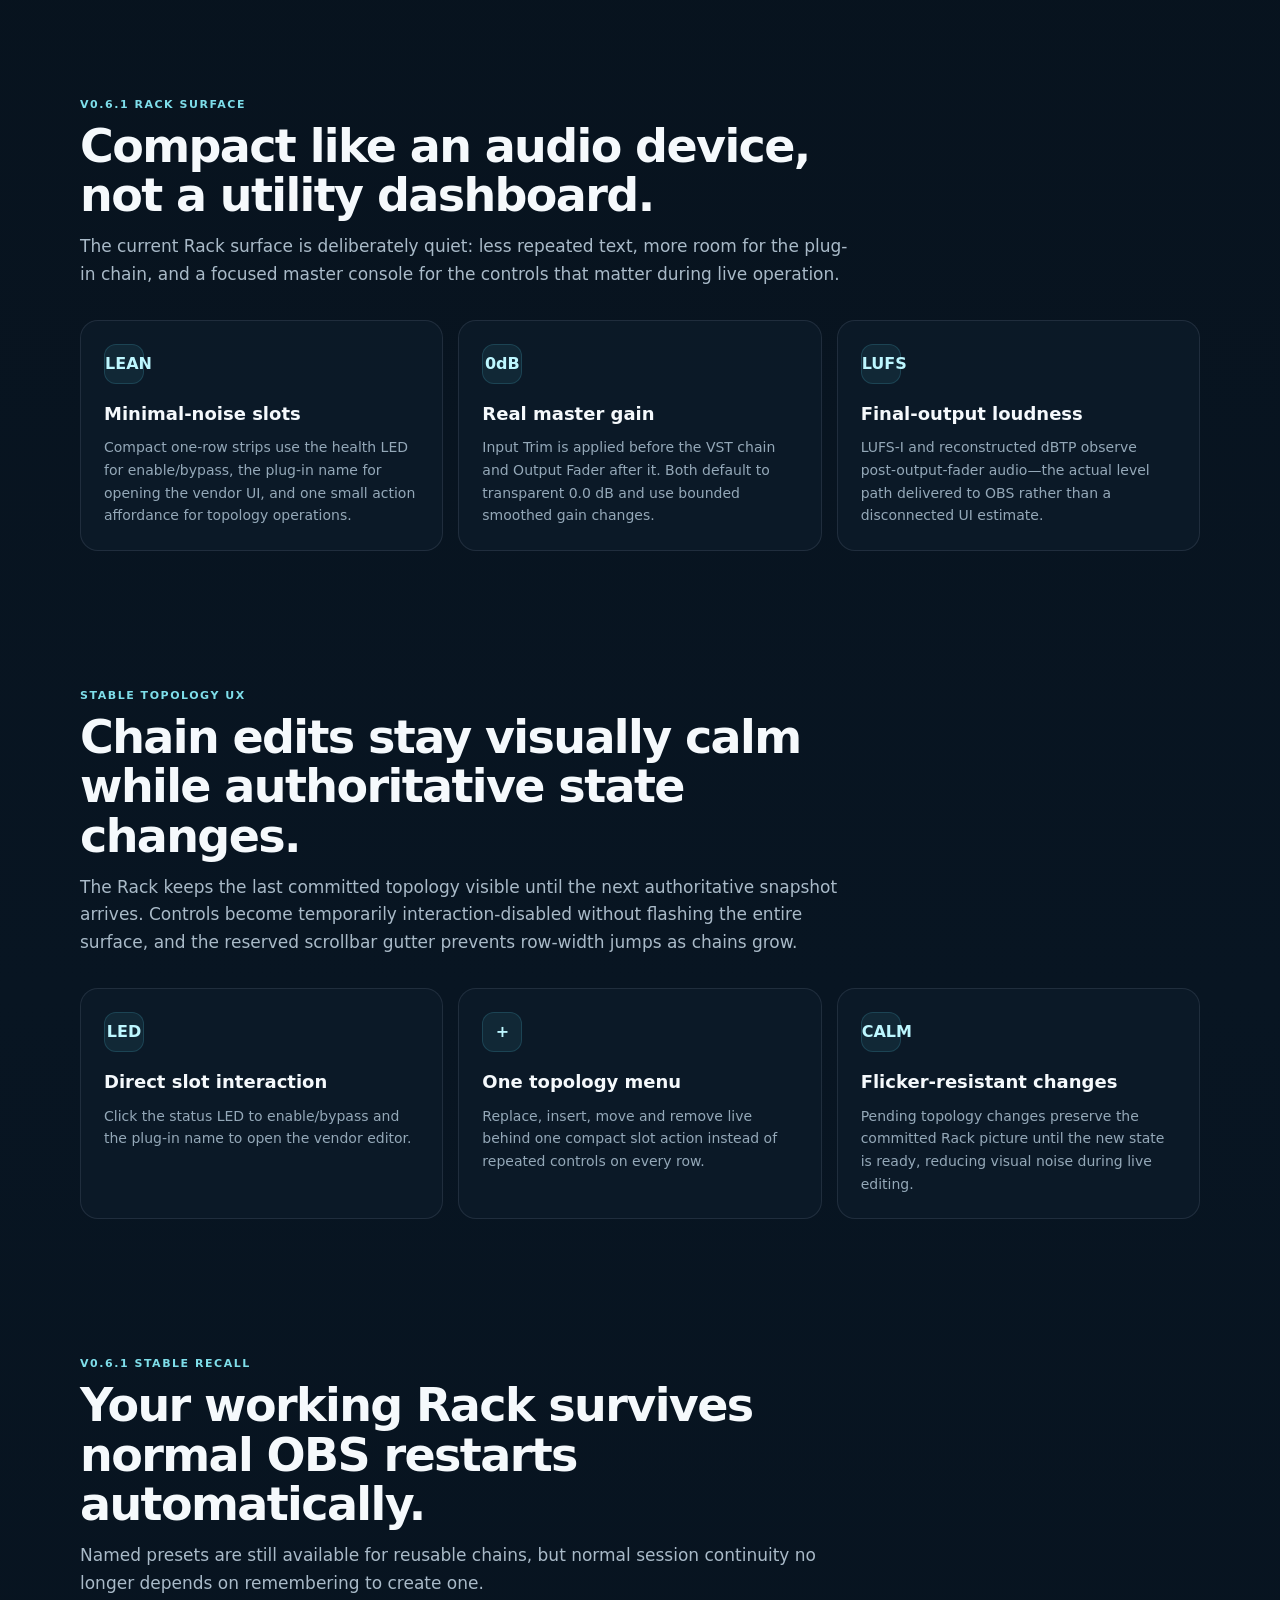
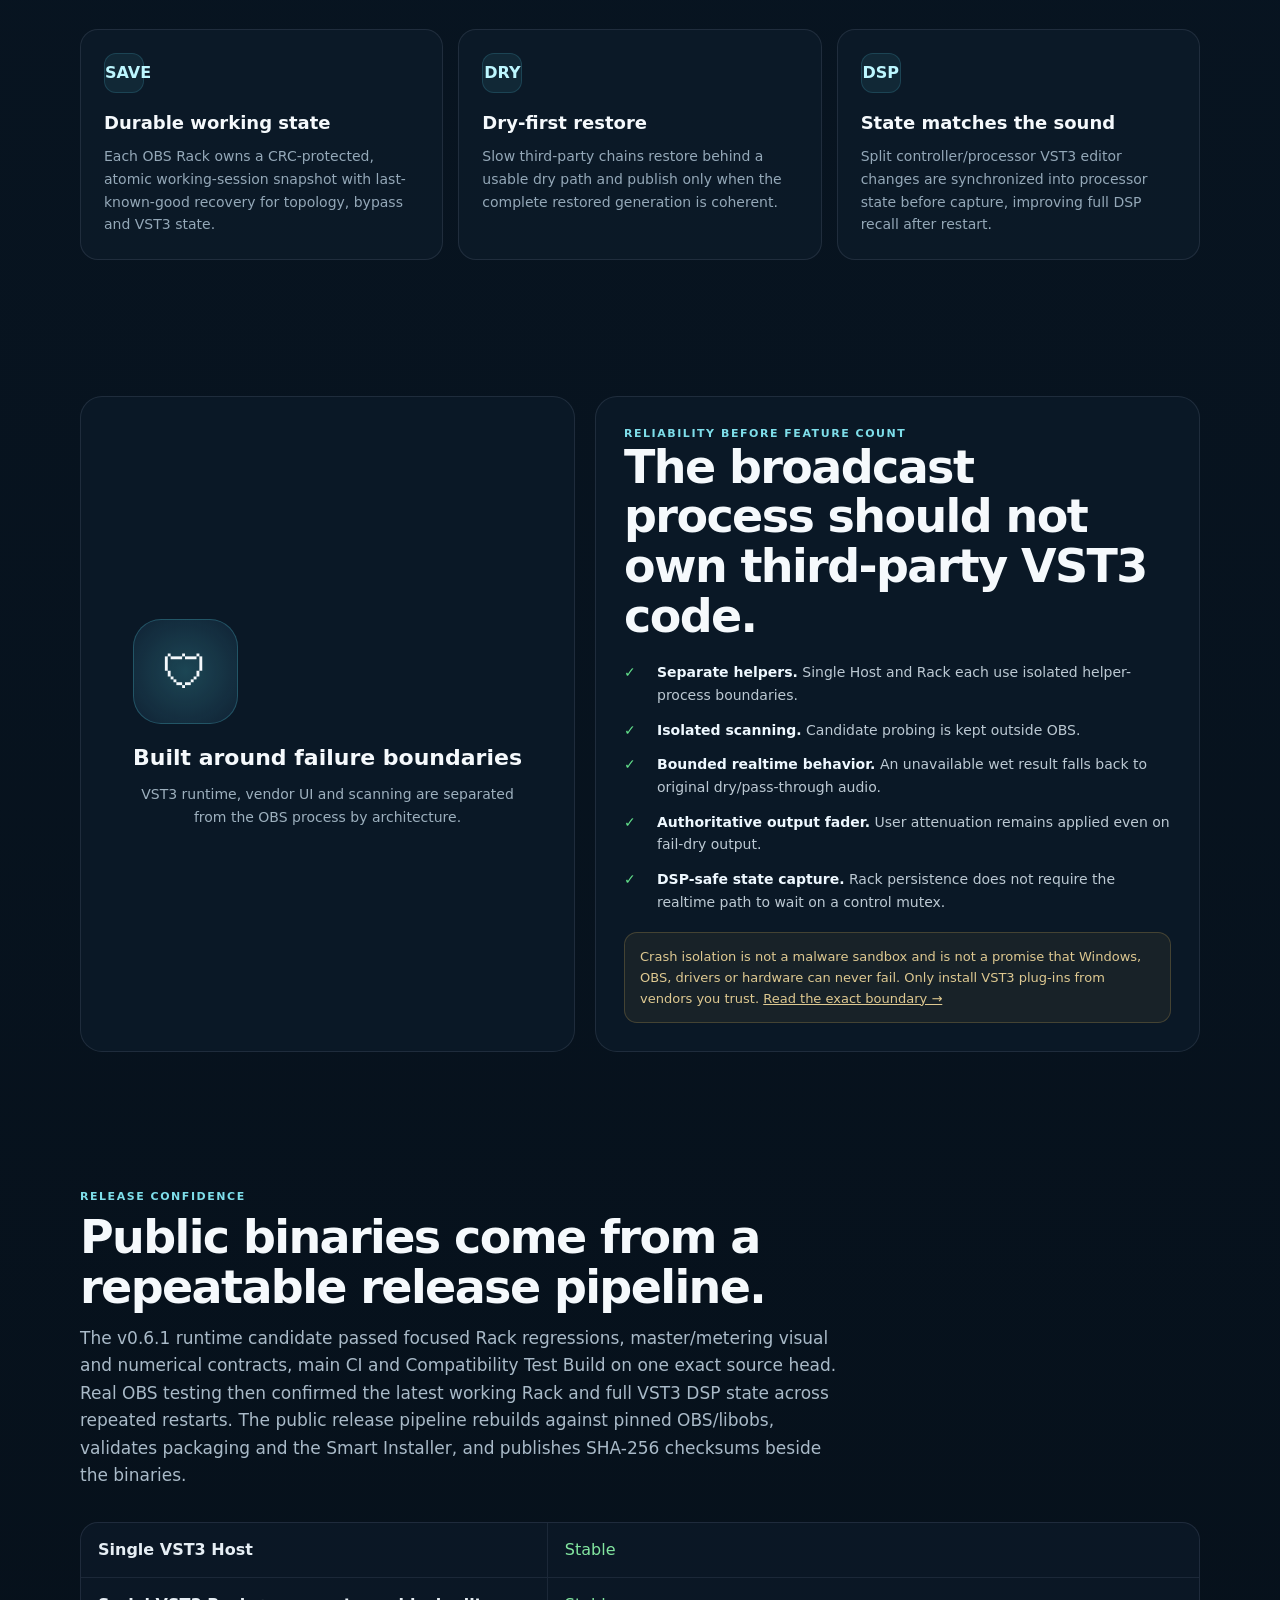
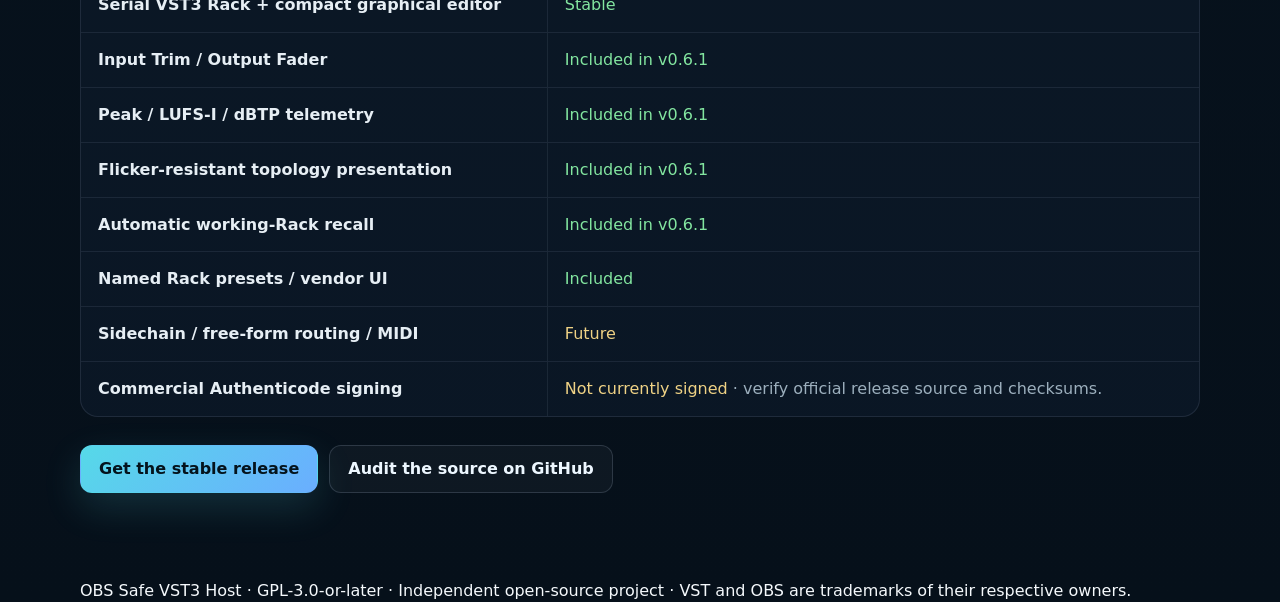
==== commit d84e464c: "docs: synchronize landing page with complete v0.6.1 Rack release" ====
--- a/docs/index.html
+++ b/docs/index.html
@@ -4,20 +4,20 @@
   <meta charset="utf-8">
   <meta name="viewport" content="width=device-width,initial-scale=1">
   <meta name="theme-color" content="#071019">
-  <title>VST3 for OBS Studio — Safe Single Host + VST3 Rack</title>
-  <meta name="description" content="Use modern VST3 audio effects in OBS Studio on Windows with an isolated Single Host or serial multi-effect VST3 Rack, automatic working-Rack recall, native vendor GUIs, presets and fail-dry recovery.">
+  <title>VST3 for OBS Studio — Safe Single Host + Broadcast VST3 Rack</title>
+  <meta name="description" content="Use modern VST3 audio effects in OBS Studio on Windows with an isolated Single Host or serial VST3 Rack, compact broadcast UI, Input Trim, Output Fader, LUFS-I, dBTP, automatic working-Rack recall, native vendor GUIs and fail-dry recovery.">
   <meta name="author" content="MasArray">
   <meta name="robots" content="index,follow,max-image-preview:large,max-snippet:-1,max-video-preview:-1">
   <link rel="canonical" href="https://masarray.github.io/obs-vst3/">
   <link rel="stylesheet" href="site.css">
   <meta property="og:type" content="website">
   <meta property="og:site_name" content="OBS Safe VST3 Host">
-  <meta property="og:title" content="VST3 for OBS Studio — Safe Single Host + VST3 Rack">
-  <meta property="og:description" content="Modern VST3 effects in OBS with isolated helpers, durable Rack recall, native vendor GUIs, presets and bounded recovery.">
+  <meta property="og:title" content="VST3 for OBS Studio — Safe Single Host + Broadcast VST3 Rack">
+  <meta property="og:description" content="Modern VST3 effects in OBS with isolated helpers, compact broadcast Rack controls, LUFS-I/dBTP metering, durable recall, native vendor GUIs and bounded recovery.">
   <meta property="og:url" content="https://masarray.github.io/obs-vst3/">
   <meta name="twitter:card" content="summary">
   <meta name="twitter:title" content="OBS Safe VST3 Host v0.6.1">
-  <meta name="twitter:description" content="Single VST3 hosting and an isolated serial VST3 Rack with automatic working-state recall for OBS Studio on Windows.">
+  <meta name="twitter:description" content="Single VST3 hosting and an isolated serial broadcast Rack with real master controls, LUFS-I/dBTP and automatic working-state recall for OBS Studio on Windows.">
   <script type="application/ld+json">
   {
     "@context":"https://schema.org",
@@ -27,7 +27,7 @@
     "applicationCategory":"MultimediaApplication",
     "operatingSystem":"Windows 10, Windows 11",
     "softwareVersion":"0.6.1",
-    "description":"An OBS Studio plug-in providing an isolated Single VST3 Host and a graphical serial multi-effect VST3 Rack with durable working-state recall for Windows.",
+    "description":"An OBS Studio plug-in providing an isolated Single VST3 Host and a compact graphical serial multi-effect VST3 Rack with real master controls, LUFS-I/dBTP metering and durable working-state recall for Windows.",
     "url":"https://masarray.github.io/obs-vst3/",
     "downloadUrl":"https://github.com/masarray/obs-vst3/releases/latest",
     "softwareRequirements":"OBS Studio 29.1 or later; Windows x64",
@@ -57,8 +57,8 @@
     <div class="wrap heroGrid">
       <div>
         <div class="eyebrow"><span class="pulse"></span> Public stable v0.6.1 · Windows x64 · OBS 29.1+</div>
-        <h1><span class="gradient">Modern VST3 audio in OBS.</span> One effect or a complete isolated Rack.</h1>
-        <p class="lead">Use current studio VST3 effects through a native OBS workflow. Keep third-party VST3 DSP and vendor UI code outside <code>obs64.exe</code>, build serial effect chains, reopen real vendor interfaces, and let the Rack recall its latest working state automatically across normal OBS restarts.</p>
+        <h1><span class="gradient">Modern VST3 audio in OBS.</span> One effect or a complete isolated broadcast Rack.</h1>
+        <p class="lead">Use current studio VST3 effects through a native OBS workflow. Keep third-party VST3 DSP and vendor UI code outside <code>obs64.exe</code>, build serial effect chains, control real pre/post Rack gain, watch final-output LUFS-I and dBTP, reopen vendor interfaces, and let the Rack recall its latest working state automatically across normal OBS restarts.</p>
         <div class="actions">
           <a class="btn primary" href="https://github.com/masarray/obs-vst3/releases/latest">Download v0.6.1 stable</a>
           <a class="btn secondary" href="install.html">Installation guide</a>
@@ -71,10 +71,11 @@
         </div>
       </div>
       <div class="mock" aria-label="OBS Safe VST3 Rack product illustration">
-        <div class="mockTop"><span>VST3 Rack</span><span class="dots"><i></i><i></i><i></i></span></div>
+        <div class="mockTop"><span>VST3 Rack · MASTER</span><span class="dots"><i></i><i></i><i></i></span></div>
         <div class="form">
-          <div class="field"><label>Rack status</label><div class="control"><span>Ready · isolated helper</span><span>✓</span></div></div>
           <div class="field"><label>Serial chain</label><div class="control"><span>EQ → Compressor → Limiter</span><span>3 FX</span></div></div>
+          <div class="field"><label>Master gain</label><div class="control"><span>Input 0.0 dB · Output 0.0 dB</span><span>LIVE</span></div></div>
+          <div class="field"><label>Final output</label><div class="control"><span>LUFS-I · dBTP</span><span>OBS</span></div></div>
           <div class="openBtn">Open Rack Editor</div>
           <div class="status"><i></i><span>Durable recall · presets · vendor UI</span></div>
         </div>
@@ -92,7 +93,7 @@
       <div class="grid3">
         <article class="card"><div class="icon">1FX</div><h3>VST 3.x Plug-in</h3><p>The proven one-effect workflow: automatic discovery, real vendor GUI, state persistence, isolated scanner/runtime and bounded recovery.</p></article>
         <article class="card"><div class="icon">RACK</div><h3>VST3 Rack</h3><p>Build a serial multi-effect chain with add, replace, remove, reorder and bypass from a dedicated helper-owned graphical editor.</p></article>
-        <article class="card"><div class="icon">SAFE</div><h3>Live-first boundary</h3><p>Third-party plug-in code remains outside OBS. When a valid isolated wet result is unavailable, the design preserves dry/pass-through audio rather than deliberately blocking realtime processing.</p></article>
+        <article class="card"><div class="icon">MASTER</div><h3>Broadcast master</h3><p>Real Input Trim and Output Fader controls surround the serial chain, with stereo level telemetry plus LUFS-I and dBTP on the final signal sent to OBS.</p></article>
       </div>
     </div>
   </section>
@@ -100,14 +101,14 @@
   <section>
     <div class="wrap">
       <div class="sectionHead">
-        <div class="kicker">v0.6.1 stable</div>
-        <h2>Your working Rack now survives normal OBS restarts automatically.</h2>
-        <p>Named presets are still available for reusable chains, but normal session continuity no longer depends on remembering to create one.</p>
+        <div class="kicker">v0.6.1 Rack surface</div>
+        <h2>Compact like an audio device, not a utility dashboard.</h2>
+        <p>The current Rack surface is deliberately quiet: less repeated text, more room for the plug-in chain, and a focused master console for the controls that matter during live operation.</p>
       </div>
       <div class="grid3">
-        <article class="card"><div class="icon">SAVE</div><h3>Durable working state</h3><p>Each OBS Rack owns a CRC-protected, atomic working-session snapshot with last-known-good recovery for topology, bypass and VST3 state.</p></article>
-        <article class="card"><div class="icon">DRY</div><h3>Dry-first restore</h3><p>Slow third-party chains restore behind a usable dry path and publish only when the complete restored generation is coherent.</p></article>
-        <article class="card"><div class="icon">DSP</div><h3>State matches the sound</h3><p>Split controller/processor VST3 editor changes are synchronized into processor state before capture, improving full DSP recall after restart.</p></article>
+        <article class="card"><div class="icon">LEAN</div><h3>Minimal-noise slots</h3><p>Compact one-row strips use the health LED for enable/bypass, the plug-in name for opening the vendor UI, and one small action affordance for topology operations.</p></article>
+        <article class="card"><div class="icon">0dB</div><h3>Real master gain</h3><p>Input Trim is applied before the VST chain and Output Fader after it. Both default to transparent 0.0 dB and use bounded smoothed gain changes.</p></article>
+        <article class="card"><div class="icon">LUFS</div><h3>Final-output loudness</h3><p>LUFS-I and reconstructed dBTP observe post-output-fader audio—the actual level path delivered to OBS rather than a disconnected UI estimate.</p></article>
       </div>
     </div>
   </section>
@@ -115,14 +116,29 @@
   <section>
     <div class="wrap">
       <div class="sectionHead">
-        <div class="kicker">Stable serial Rack</div>
-        <h2>A professional signal lane, not a DAW-sized node graph.</h2>
-        <p>The Rack is deliberately focused on the workflow most streamers need: an ordered lane of audio effects with fast access to each native plug-in interface.</p>
+        <div class="kicker">Stable topology UX</div>
+        <h2>Chain edits stay visually calm while authoritative state changes.</h2>
+        <p>The Rack keeps the last committed topology visible until the next authoritative snapshot arrives. Controls become temporarily interaction-disabled without flashing the entire surface, and the reserved scrollbar gutter prevents row-width jumps as chains grow.</p>
       </div>
       <div class="grid3">
-        <article class="card"><div class="icon">CHAIN</div><h3>Build the lane</h3><p>Add, replace, remove, reorder and bypass effects while stable slot identity and coherent topology publication protect the runtime contract.</p></article>
-        <article class="card"><div class="icon">UI</div><h3>Real plug-in interfaces</h3><p>The Rack Editor is isolated, and native vendor windows remain helper-owned rather than being injected into OBS.</p></article>
-        <article class="card"><div class="icon">PRESET</div><h3>Reusable presets</h3><p>Save, load, rename, update and delete named Rack presets independently of the automatic working-session recall.</p></article>
+        <article class="card"><div class="icon">LED</div><h3>Direct slot interaction</h3><p>Click the status LED to enable/bypass and the plug-in name to open the vendor editor.</p></article>
+        <article class="card"><div class="icon">+</div><h3>One topology menu</h3><p>Replace, insert, move and remove live behind one compact slot action instead of repeated controls on every row.</p></article>
+        <article class="card"><div class="icon">CALM</div><h3>Flicker-resistant changes</h3><p>Pending topology changes preserve the committed Rack picture until the new state is ready, reducing visual noise during live editing.</p></article>
+      </div>
+    </div>
+  </section>
+
+  <section>
+    <div class="wrap">
+      <div class="sectionHead">
+        <div class="kicker">v0.6.1 stable recall</div>
+        <h2>Your working Rack survives normal OBS restarts automatically.</h2>
+        <p>Named presets are still available for reusable chains, but normal session continuity no longer depends on remembering to create one.</p>
+      </div>
+      <div class="grid3">
+        <article class="card"><div class="icon">SAVE</div><h3>Durable working state</h3><p>Each OBS Rack owns a CRC-protected, atomic working-session snapshot with last-known-good recovery for topology, bypass and VST3 state.</p></article>
+        <article class="card"><div class="icon">DRY</div><h3>Dry-first restore</h3><p>Slow third-party chains restore behind a usable dry path and publish only when the complete restored generation is coherent.</p></article>
+        <article class="card"><div class="icon">DSP</div><h3>State matches the sound</h3><p>Split controller/processor VST3 editor changes are synchronized into processor state before capture, improving full DSP recall after restart.</p></article>
       </div>
     </div>
   </section>
@@ -139,6 +155,7 @@
           <div class="tick"><span>✓</span><div><b>Separate helpers.</b> Single Host and Rack each use isolated helper-process boundaries.</div></div>
           <div class="tick"><span>✓</span><div><b>Isolated scanning.</b> Candidate probing is kept outside OBS.</div></div>
           <div class="tick"><span>✓</span><div><b>Bounded realtime behavior.</b> An unavailable wet result falls back to original dry/pass-through audio.</div></div>
+          <div class="tick"><span>✓</span><div><b>Authoritative output fader.</b> User attenuation remains applied even on fail-dry output.</div></div>
           <div class="tick"><span>✓</span><div><b>DSP-safe state capture.</b> Rack persistence does not require the realtime path to wait on a control mutex.</div></div>
         </div>
         <div class="notice">Crash isolation is not a malware sandbox and is not a promise that Windows, OBS, drivers or hardware can never fail. Only install VST3 plug-ins from vendors you trust. <a href="safety.html">Read the exact boundary →</a></div>
@@ -151,11 +168,14 @@
       <div class="sectionHead">
         <div class="kicker">Release confidence</div>
         <h2>Public binaries come from a repeatable release pipeline.</h2>
-        <p>The v0.6.1 runtime candidate passed focused Rack regressions, main CI and Compatibility Test Build on one exact source head. Real OBS testing then confirmed the latest working Rack and full VST3 DSP state across repeated restarts. The public release pipeline rebuilds against pinned OBS/libobs, validates packaging and the Smart Installer, and publishes SHA-256 checksums beside the binaries.</p>
+        <p>The v0.6.1 runtime candidate passed focused Rack regressions, master/metering visual and numerical contracts, main CI and Compatibility Test Build on one exact source head. Real OBS testing then confirmed the latest working Rack and full VST3 DSP state across repeated restarts. The public release pipeline rebuilds against pinned OBS/libobs, validates packaging and the Smart Installer, and publishes SHA-256 checksums beside the binaries.</p>
       </div>
       <div class="compat">
         <div class="row"><div>Single VST3 Host</div><div><span class="yes">Stable</span></div></div>
-        <div class="row"><div>Serial VST3 Rack + graphical editor</div><div><span class="yes">Stable</span></div></div>
+        <div class="row"><div>Serial VST3 Rack + compact graphical editor</div><div><span class="yes">Stable</span></div></div>
+        <div class="row"><div>Input Trim / Output Fader</div><div><span class="yes">Included in v0.6.1</span></div></div>
+        <div class="row"><div>Peak / LUFS-I / dBTP telemetry</div><div><span class="yes">Included in v0.6.1</span></div></div>
+        <div class="row"><div>Flicker-resistant topology presentation</div><div><span class="yes">Included in v0.6.1</span></div></div>
         <div class="row"><div>Automatic working-Rack recall</div><div><span class="yes">Included in v0.6.1</span></div></div>
         <div class="row"><div>Named Rack presets / vendor UI</div><div><span class="yes">Included</span></div></div>
         <div class="row"><div>Sidechain / free-form routing / MIDI</div><div><span class="warnTxt">Future</span></div></div>
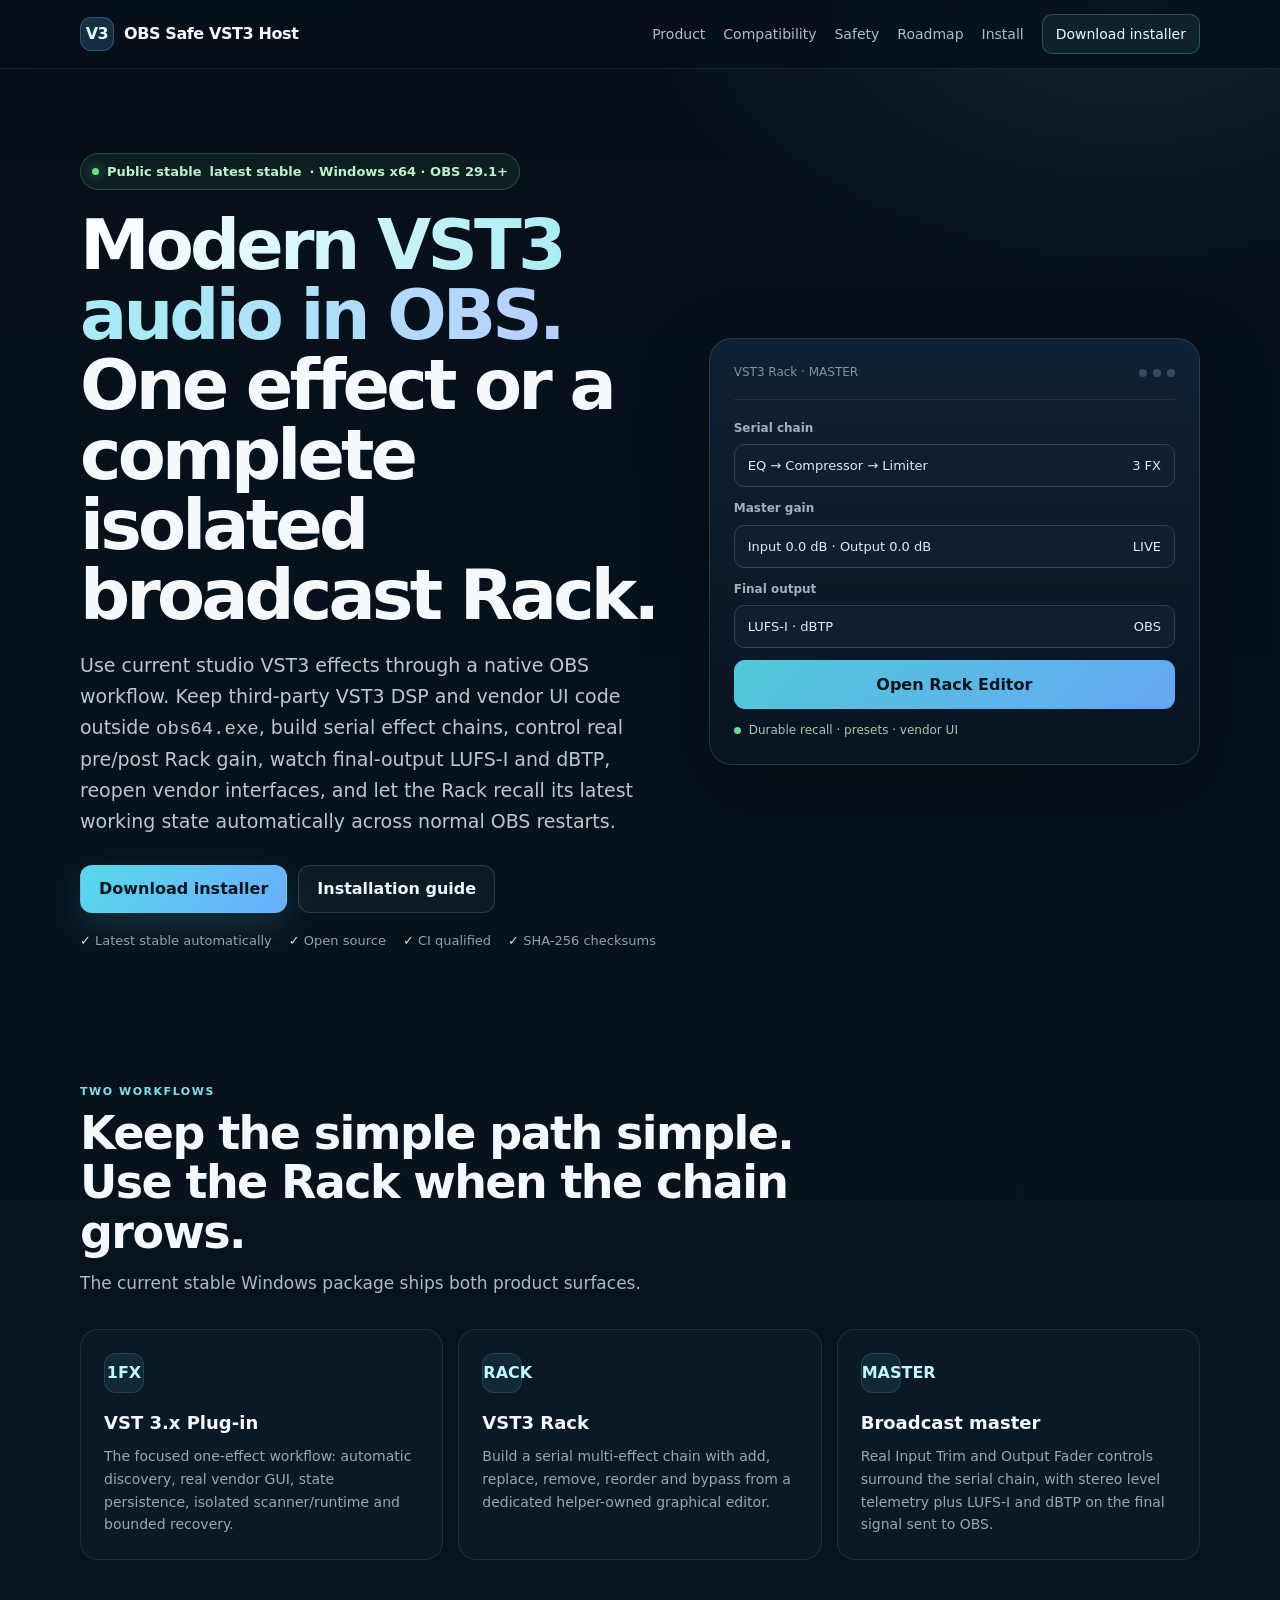
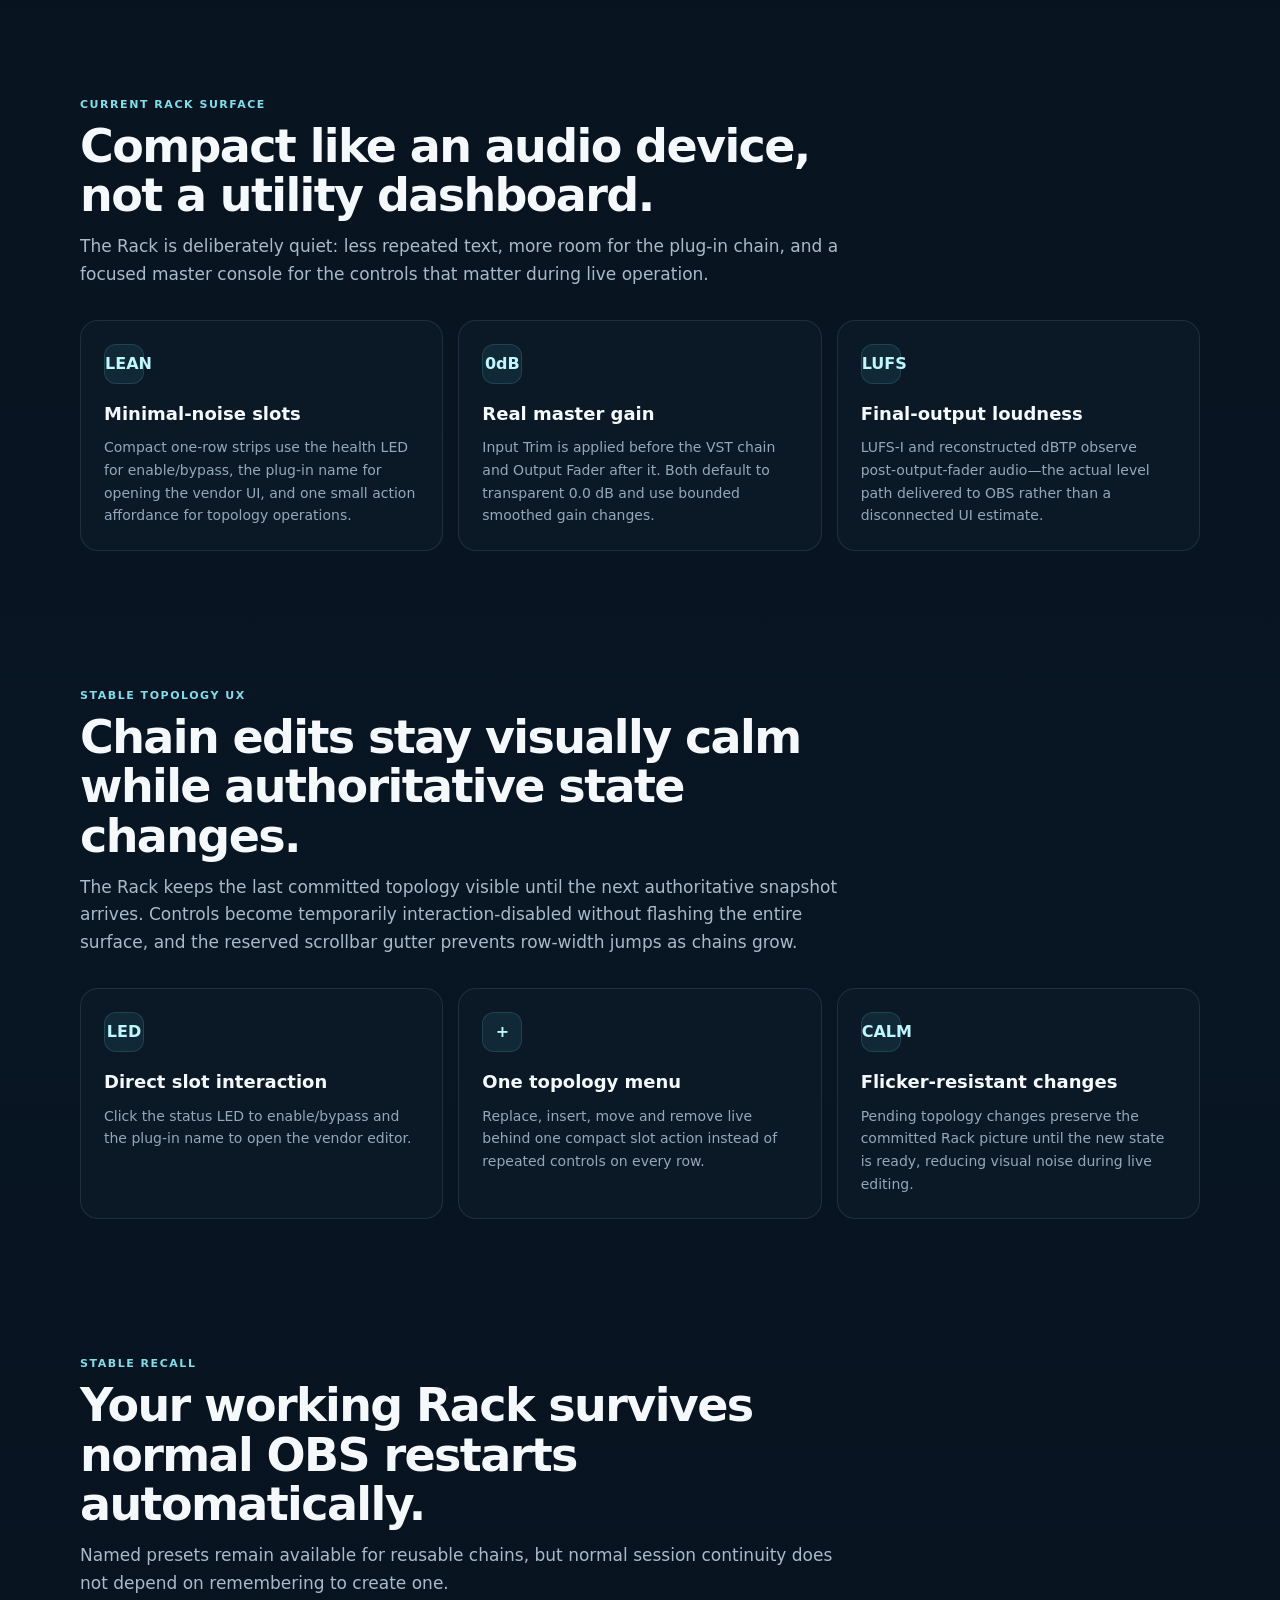
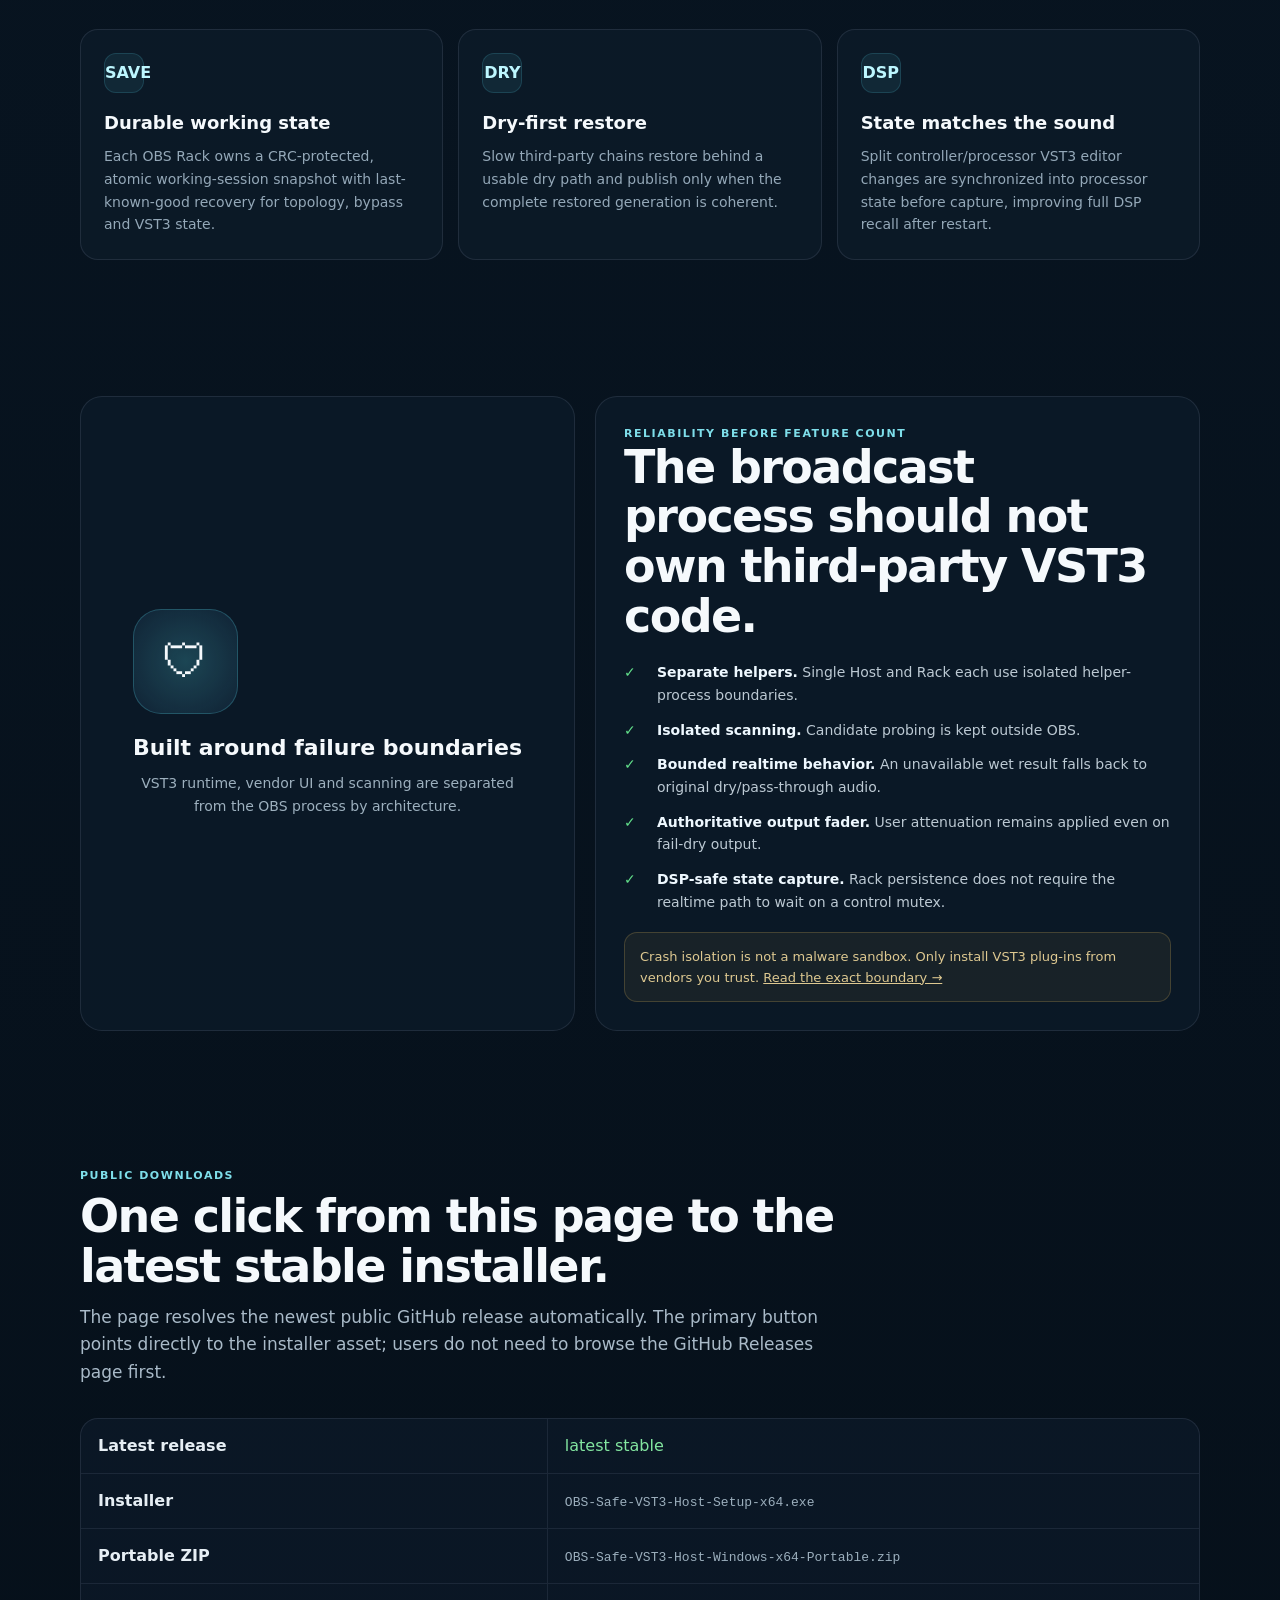
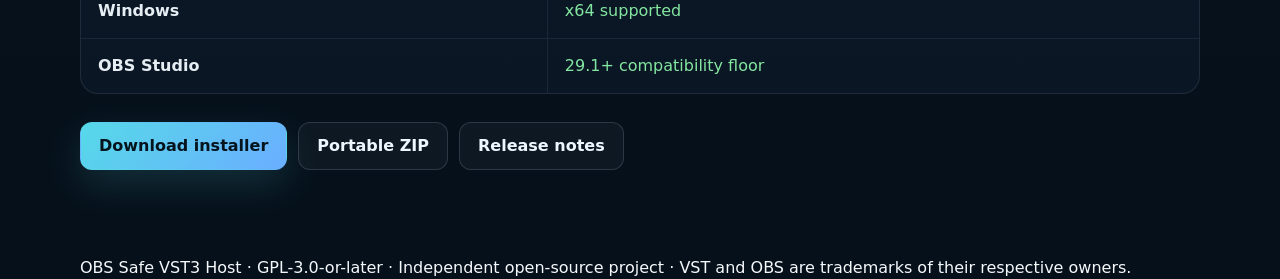
==== commit cb3396a0: "docs: make public landing page release-aware with direct downloads" ====
--- a/docs/index.html
+++ b/docs/index.html
@@ -5,18 +5,19 @@
   <meta name="viewport" content="width=device-width,initial-scale=1">
   <meta name="theme-color" content="#071019">
   <title>VST3 for OBS Studio — Safe Single Host + Broadcast VST3 Rack</title>
-  <meta name="description" content="Use modern VST3 audio effects in OBS Studio on Windows with an isolated Single Host or serial VST3 Rack, compact broadcast UI, Input Trim, Output Fader, LUFS-I, dBTP, automatic working-Rack recall, native vendor GUIs and fail-dry recovery.">
+  <meta name="description" content="Use modern VST3 audio effects in OBS Studio on Windows with an isolated Single Host or serial VST3 Rack, compact broadcast UI, Input Trim, Output Fader, LUFS-I, dBTP, automatic Rack recall and native vendor GUIs.">
   <meta name="author" content="MasArray">
   <meta name="robots" content="index,follow,max-image-preview:large,max-snippet:-1,max-video-preview:-1">
   <link rel="canonical" href="https://masarray.github.io/obs-vst3/">
   <link rel="stylesheet" href="site.css">
+  <script defer src="release-sync.js"></script>
   <meta property="og:type" content="website">
   <meta property="og:site_name" content="OBS Safe VST3 Host">
   <meta property="og:title" content="VST3 for OBS Studio — Safe Single Host + Broadcast VST3 Rack">
-  <meta property="og:description" content="Modern VST3 effects in OBS with isolated helpers, compact broadcast Rack controls, LUFS-I/dBTP metering, durable recall, native vendor GUIs and bounded recovery.">
+  <meta property="og:description" content="Modern VST3 effects in OBS with isolated helpers, compact broadcast Rack controls, LUFS-I/dBTP metering, durable recall and native vendor GUIs.">
   <meta property="og:url" content="https://masarray.github.io/obs-vst3/">
   <meta name="twitter:card" content="summary">
-  <meta name="twitter:title" content="OBS Safe VST3 Host v0.6.1">
+  <meta name="twitter:title" content="OBS Safe VST3 Host">
   <meta name="twitter:description" content="Single VST3 hosting and an isolated serial broadcast Rack with real master controls, LUFS-I/dBTP and automatic working-state recall for OBS Studio on Windows.">
   <script type="application/ld+json">
   {
@@ -26,10 +27,9 @@
     "alternateName":["VST3 for OBS","OBS VST3 Plugin","OBS VST3 Rack"],
     "applicationCategory":"MultimediaApplication",
     "operatingSystem":"Windows 10, Windows 11",
-    "softwareVersion":"0.6.1",
     "description":"An OBS Studio plug-in providing an isolated Single VST3 Host and a compact graphical serial multi-effect VST3 Rack with real master controls, LUFS-I/dBTP metering and durable working-state recall for Windows.",
     "url":"https://masarray.github.io/obs-vst3/",
-    "downloadUrl":"https://github.com/masarray/obs-vst3/releases/latest",
+    "downloadUrl":"https://github.com/masarray/obs-vst3/releases/latest/download/OBS-Safe-VST3-Host-Setup-x64.exe",
     "softwareRequirements":"OBS Studio 29.1 or later; Windows x64",
     "license":"https://www.gnu.org/licenses/gpl-3.0.html",
     "isAccessibleForFree":true,
@@ -47,7 +47,7 @@
       <a href="safety.html">Safety</a>
       <a href="roadmap.html">Roadmap</a>
       <a href="install.html">Install</a>
-      <a class="navcta" href="https://github.com/masarray/obs-vst3/releases/latest">Download v0.6.1</a>
+      <a class="navcta" data-download="installer" href="https://github.com/masarray/obs-vst3/releases/latest/download/OBS-Safe-VST3-Host-Setup-x64.exe">Download installer</a>
     </nav>
   </div>
 </header>
@@ -56,18 +56,18 @@
   <section class="hero">
     <div class="wrap heroGrid">
       <div>
-        <div class="eyebrow"><span class="pulse"></span> Public stable v0.6.1 · Windows x64 · OBS 29.1+</div>
+        <div class="eyebrow"><span class="pulse"></span> Public stable <span data-release-version>latest stable</span> · Windows x64 · OBS 29.1+</div>
         <h1><span class="gradient">Modern VST3 audio in OBS.</span> One effect or a complete isolated broadcast Rack.</h1>
         <p class="lead">Use current studio VST3 effects through a native OBS workflow. Keep third-party VST3 DSP and vendor UI code outside <code>obs64.exe</code>, build serial effect chains, control real pre/post Rack gain, watch final-output LUFS-I and dBTP, reopen vendor interfaces, and let the Rack recall its latest working state automatically across normal OBS restarts.</p>
         <div class="actions">
-          <a class="btn primary" href="https://github.com/masarray/obs-vst3/releases/latest">Download v0.6.1 stable</a>
+          <a class="btn primary" data-download="installer" href="https://github.com/masarray/obs-vst3/releases/latest/download/OBS-Safe-VST3-Host-Setup-x64.exe">Download installer</a>
           <a class="btn secondary" href="install.html">Installation guide</a>
         </div>
         <div class="trustline">
+          <span><b>✓</b> Latest stable automatically</span>
           <span><b>✓</b> Open source</span>
           <span><b>✓</b> CI qualified</span>
           <span><b>✓</b> SHA-256 checksums</span>
-          <span><b>✓</b> Isolated VST3 runtime</span>
         </div>
       </div>
       <div class="mock" aria-label="OBS Safe VST3 Rack product illustration">
@@ -88,10 +88,10 @@
       <div class="sectionHead">
         <div class="kicker">Two workflows</div>
         <h2>Keep the simple path simple. Use the Rack when the chain grows.</h2>
-        <p>v0.6.1 ships both product surfaces in the same Windows package.</p>
+        <p>The current stable Windows package ships both product surfaces.</p>
       </div>
       <div class="grid3">
-        <article class="card"><div class="icon">1FX</div><h3>VST 3.x Plug-in</h3><p>The proven one-effect workflow: automatic discovery, real vendor GUI, state persistence, isolated scanner/runtime and bounded recovery.</p></article>
+        <article class="card"><div class="icon">1FX</div><h3>VST 3.x Plug-in</h3><p>The focused one-effect workflow: automatic discovery, real vendor GUI, state persistence, isolated scanner/runtime and bounded recovery.</p></article>
         <article class="card"><div class="icon">RACK</div><h3>VST3 Rack</h3><p>Build a serial multi-effect chain with add, replace, remove, reorder and bypass from a dedicated helper-owned graphical editor.</p></article>
         <article class="card"><div class="icon">MASTER</div><h3>Broadcast master</h3><p>Real Input Trim and Output Fader controls surround the serial chain, with stereo level telemetry plus LUFS-I and dBTP on the final signal sent to OBS.</p></article>
       </div>
@@ -101,9 +101,9 @@
   <section>
     <div class="wrap">
       <div class="sectionHead">
-        <div class="kicker">v0.6.1 Rack surface</div>
+        <div class="kicker">Current Rack surface</div>
         <h2>Compact like an audio device, not a utility dashboard.</h2>
-        <p>The current Rack surface is deliberately quiet: less repeated text, more room for the plug-in chain, and a focused master console for the controls that matter during live operation.</p>
+        <p>The Rack is deliberately quiet: less repeated text, more room for the plug-in chain, and a focused master console for the controls that matter during live operation.</p>
       </div>
       <div class="grid3">
         <article class="card"><div class="icon">LEAN</div><h3>Minimal-noise slots</h3><p>Compact one-row strips use the health LED for enable/bypass, the plug-in name for opening the vendor UI, and one small action affordance for topology operations.</p></article>
@@ -131,9 +131,9 @@
   <section>
     <div class="wrap">
       <div class="sectionHead">
-        <div class="kicker">v0.6.1 stable recall</div>
+        <div class="kicker">Stable recall</div>
         <h2>Your working Rack survives normal OBS restarts automatically.</h2>
-        <p>Named presets are still available for reusable chains, but normal session continuity no longer depends on remembering to create one.</p>
+        <p>Named presets remain available for reusable chains, but normal session continuity does not depend on remembering to create one.</p>
       </div>
       <div class="grid3">
         <article class="card"><div class="icon">SAVE</div><h3>Durable working state</h3><p>Each OBS Rack owns a CRC-protected, atomic working-session snapshot with last-known-good recovery for topology, bypass and VST3 state.</p></article>
@@ -145,9 +145,7 @@
 
   <section>
     <div class="wrap safety">
-      <div class="shield">
-        <div><div class="shieldMark">🛡</div><strong>Built around failure boundaries</strong><p>VST3 runtime, vendor UI and scanning are separated from the OBS process by architecture.</p></div>
-      </div>
+      <div class="shield"><div><div class="shieldMark">🛡</div><strong>Built around failure boundaries</strong><p>VST3 runtime, vendor UI and scanning are separated from the OBS process by architecture.</p></div></div>
       <div class="copyPanel">
         <div class="kicker">Reliability before feature count</div>
         <h2>The broadcast process should not own third-party VST3 code.</h2>
@@ -158,7 +156,7 @@
           <div class="tick"><span>✓</span><div><b>Authoritative output fader.</b> User attenuation remains applied even on fail-dry output.</div></div>
           <div class="tick"><span>✓</span><div><b>DSP-safe state capture.</b> Rack persistence does not require the realtime path to wait on a control mutex.</div></div>
         </div>
-        <div class="notice">Crash isolation is not a malware sandbox and is not a promise that Windows, OBS, drivers or hardware can never fail. Only install VST3 plug-ins from vendors you trust. <a href="safety.html">Read the exact boundary →</a></div>
+        <div class="notice">Crash isolation is not a malware sandbox. Only install VST3 plug-ins from vendors you trust. <a href="safety.html">Read the exact boundary →</a></div>
       </div>
     </div>
   </section>
@@ -166,24 +164,21 @@
   <section>
     <div class="wrap">
       <div class="sectionHead">
-        <div class="kicker">Release confidence</div>
-        <h2>Public binaries come from a repeatable release pipeline.</h2>
-        <p>The v0.6.1 runtime candidate passed focused Rack regressions, master/metering visual and numerical contracts, main CI and Compatibility Test Build on one exact source head. Real OBS testing then confirmed the latest working Rack and full VST3 DSP state across repeated restarts. The public release pipeline rebuilds against pinned OBS/libobs, validates packaging and the Smart Installer, and publishes SHA-256 checksums beside the binaries.</p>
+        <div class="kicker">Public downloads</div>
+        <h2>One click from this page to the latest stable installer.</h2>
+        <p>The page resolves the newest public GitHub release automatically. The primary button points directly to the installer asset; users do not need to browse the GitHub Releases page first.</p>
       </div>
       <div class="compat">
-        <div class="row"><div>Single VST3 Host</div><div><span class="yes">Stable</span></div></div>
-        <div class="row"><div>Serial VST3 Rack + compact graphical editor</div><div><span class="yes">Stable</span></div></div>
-        <div class="row"><div>Input Trim / Output Fader</div><div><span class="yes">Included in v0.6.1</span></div></div>
-        <div class="row"><div>Peak / LUFS-I / dBTP telemetry</div><div><span class="yes">Included in v0.6.1</span></div></div>
-        <div class="row"><div>Flicker-resistant topology presentation</div><div><span class="yes">Included in v0.6.1</span></div></div>
-        <div class="row"><div>Automatic working-Rack recall</div><div><span class="yes">Included in v0.6.1</span></div></div>
-        <div class="row"><div>Named Rack presets / vendor UI</div><div><span class="yes">Included</span></div></div>
-        <div class="row"><div>Sidechain / free-form routing / MIDI</div><div><span class="warnTxt">Future</span></div></div>
-        <div class="row"><div>Commercial Authenticode signing</div><div><span class="warnTxt">Not currently signed</span> · verify official release source and checksums.</div></div>
+        <div class="row"><div>Latest release</div><div><span class="yes" data-release-version>latest stable</span></div></div>
+        <div class="row"><div>Installer</div><div><code data-installer-name>OBS-Safe-VST3-Host-Setup-x64.exe</code></div></div>
+        <div class="row"><div>Portable ZIP</div><div><code data-portable-name>OBS-Safe-VST3-Host-Windows-x64-Portable.zip</code></div></div>
+        <div class="row"><div>Windows</div><div><span class="yes">x64 supported</span></div></div>
+        <div class="row"><div>OBS Studio</div><div><span class="yes">29.1+ compatibility floor</span></div></div>
       </div>
       <div class="actions">
-        <a class="btn primary" href="https://github.com/masarray/obs-vst3/releases/latest">Get the stable release</a>
-        <a class="btn secondary" href="https://github.com/masarray/obs-vst3">Audit the source on GitHub</a>
+        <a class="btn primary" data-download="installer" href="https://github.com/masarray/obs-vst3/releases/latest/download/OBS-Safe-VST3-Host-Setup-x64.exe">Download installer</a>
+        <a class="btn secondary" data-download="portable" href="https://github.com/masarray/obs-vst3/releases/latest/download/OBS-Safe-VST3-Host-Windows-x64-Portable.zip">Portable ZIP</a>
+        <a class="btn secondary" data-download="release" href="https://github.com/masarray/obs-vst3/releases/latest">Release notes</a>
       </div>
     </div>
   </section>
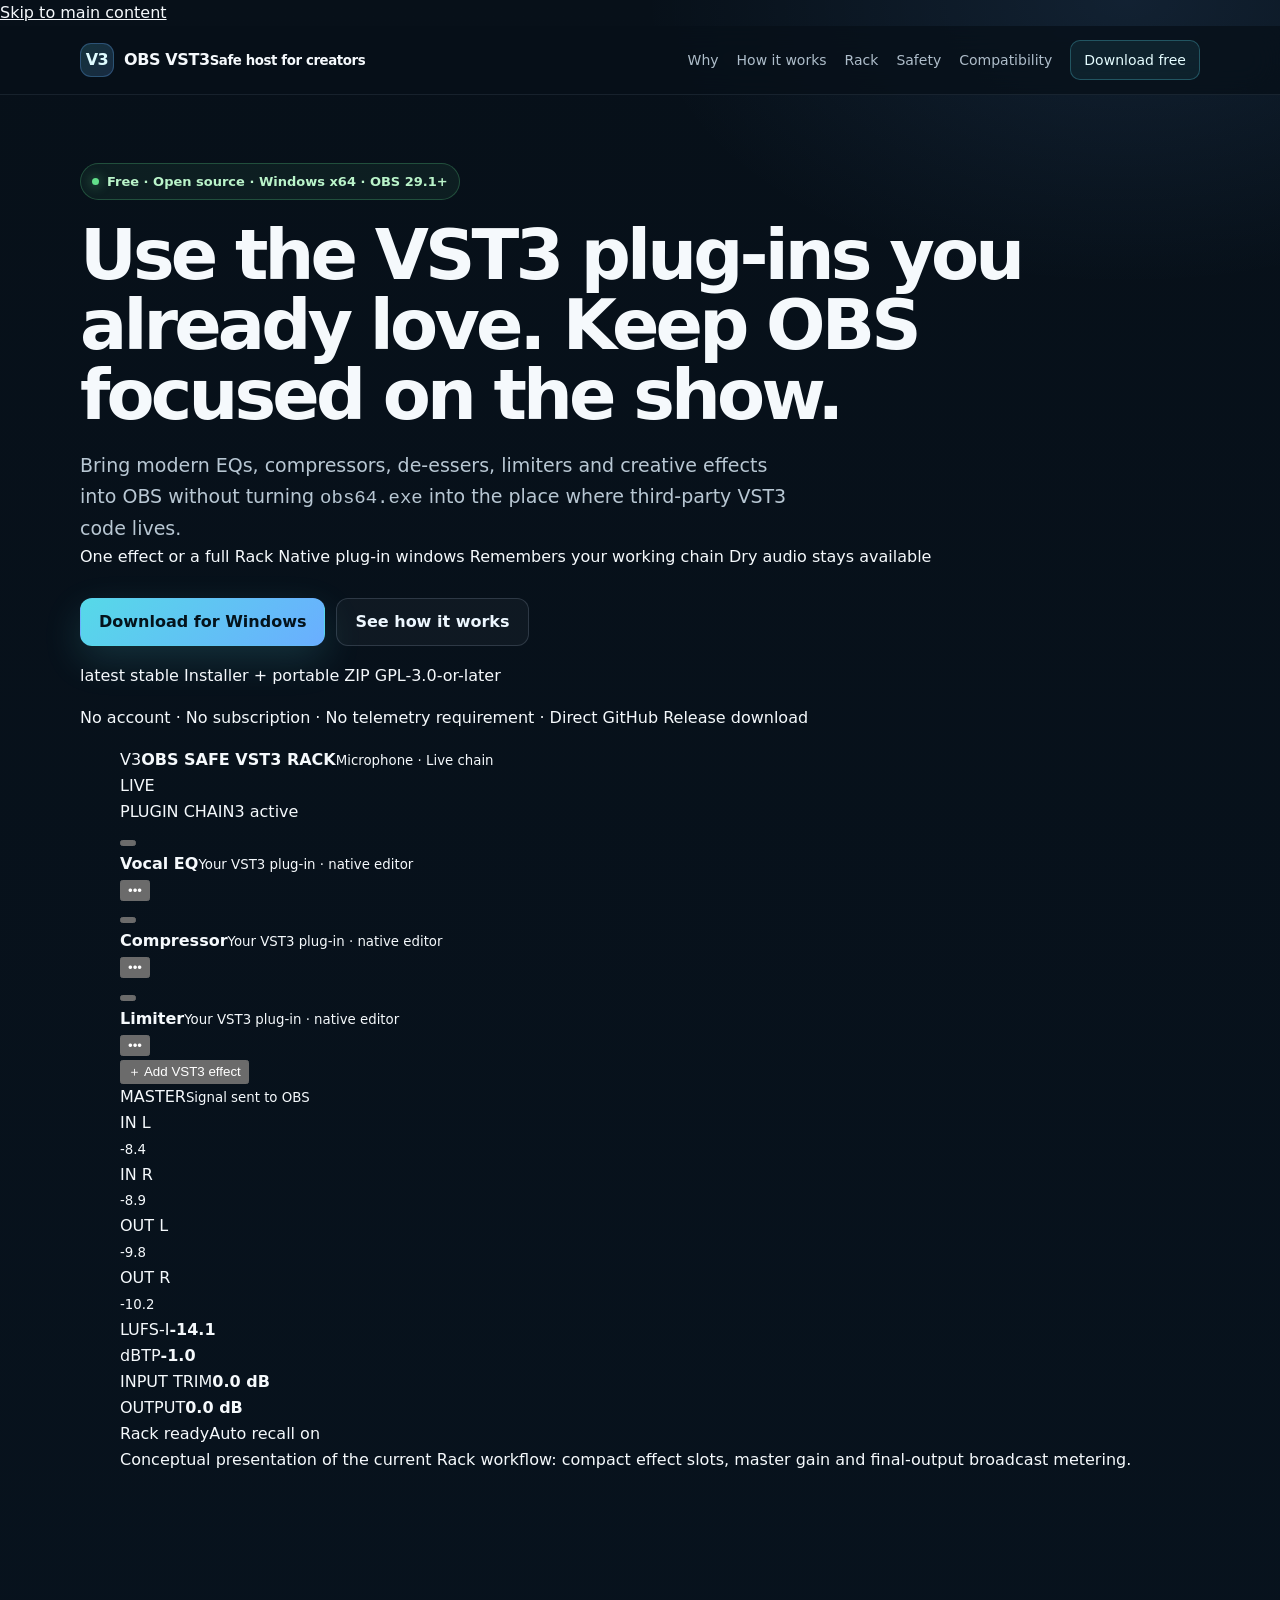
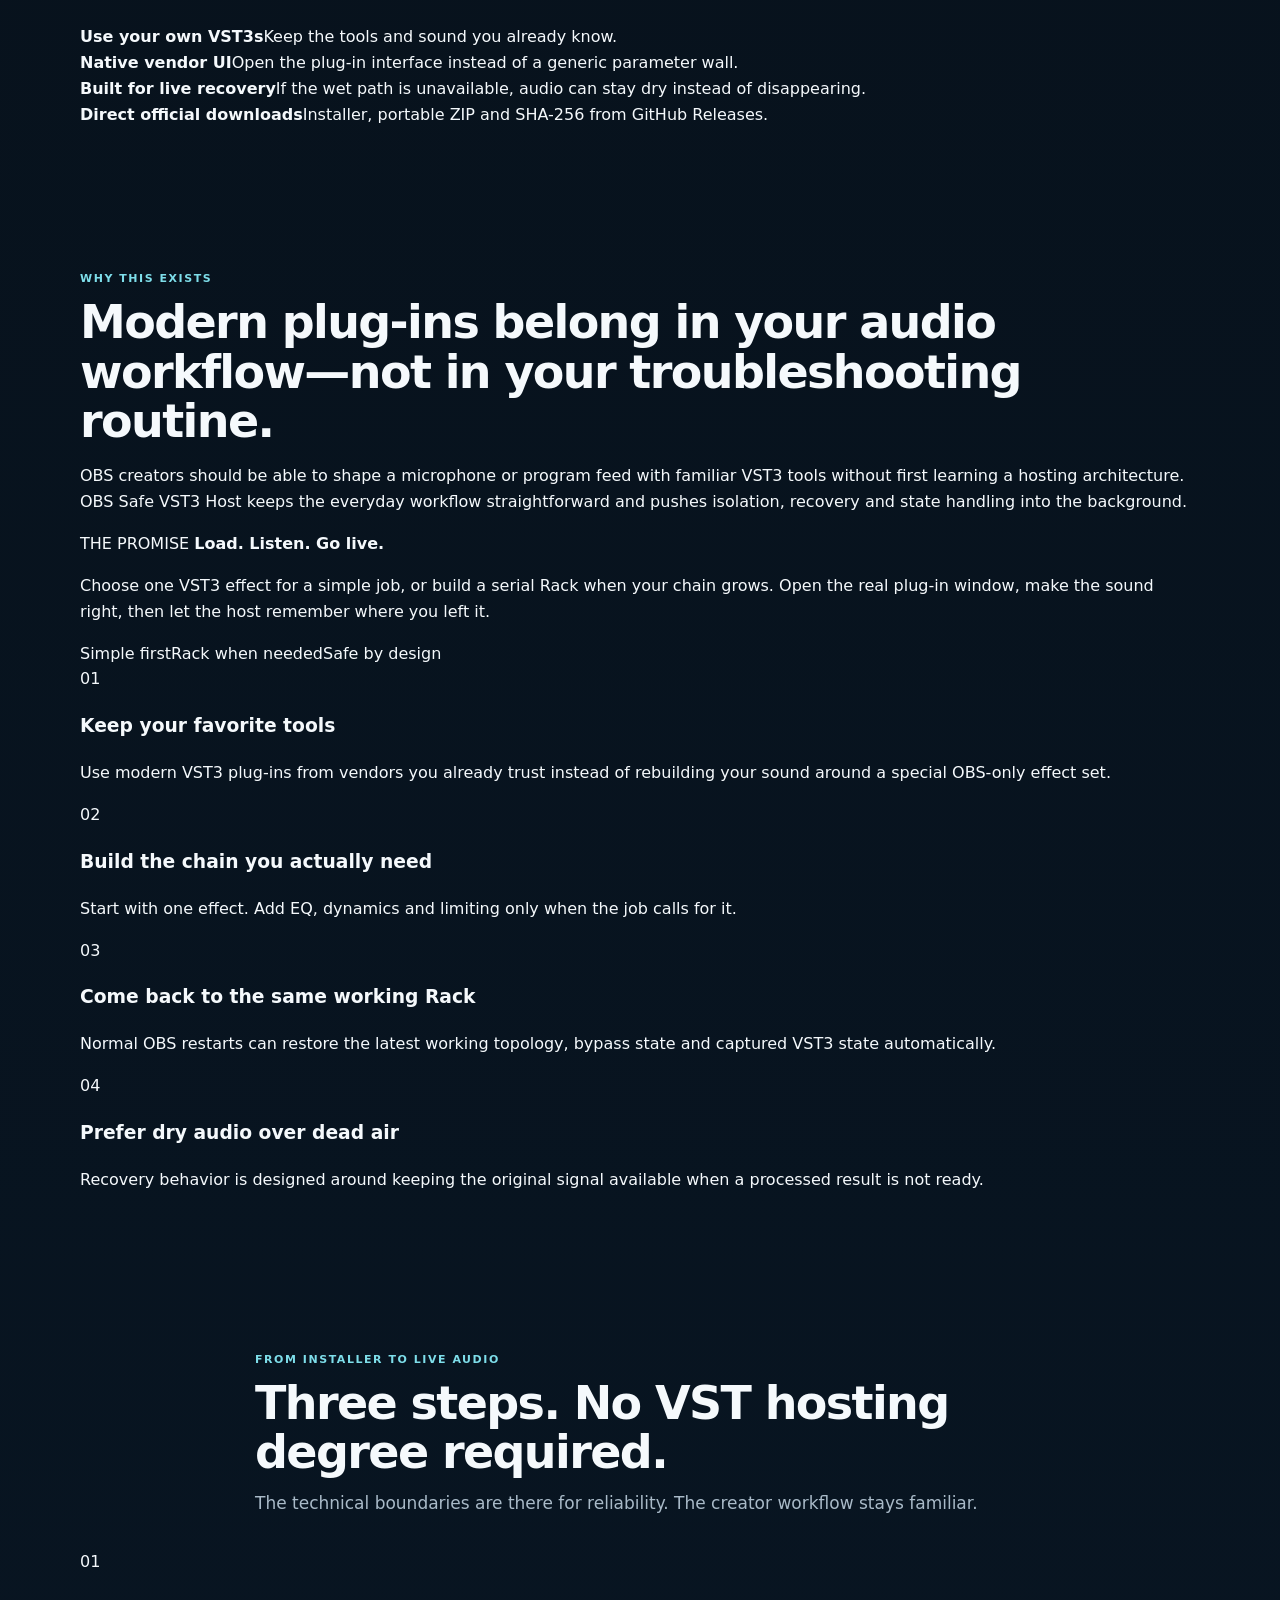
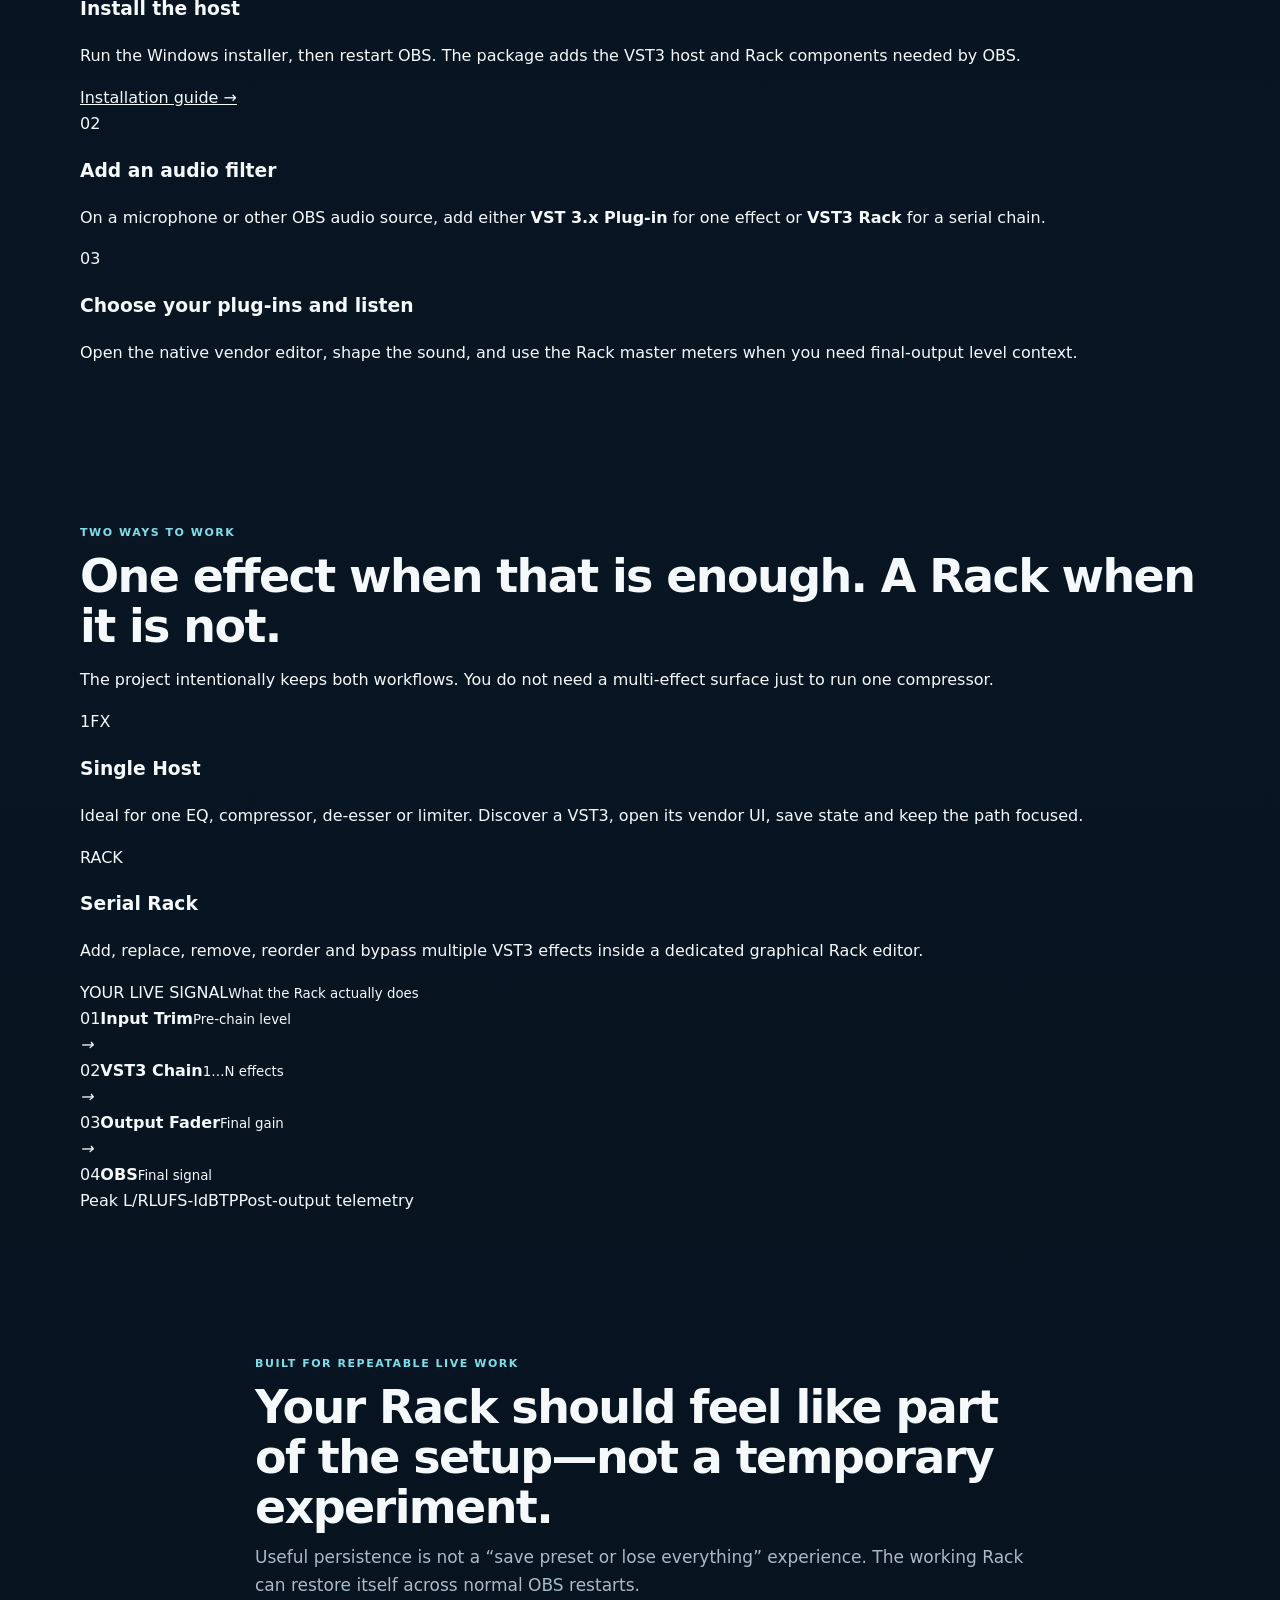
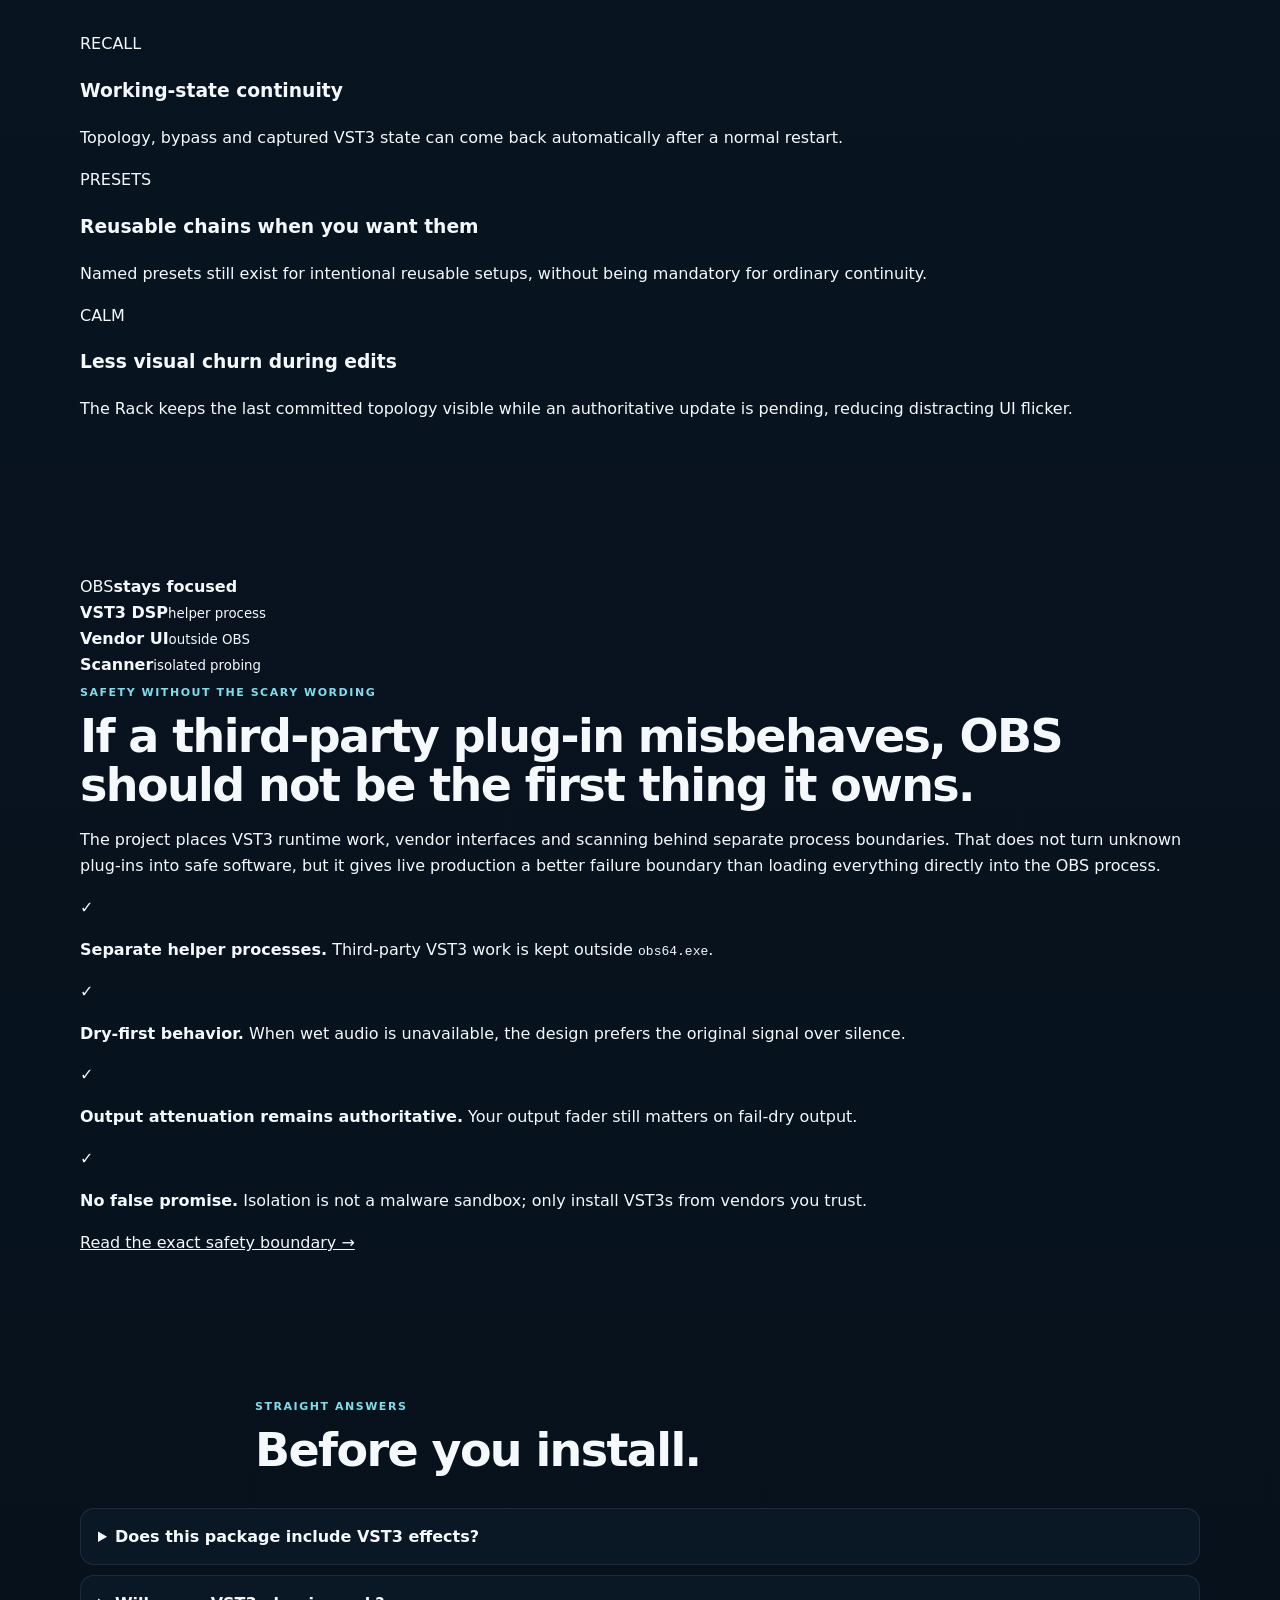
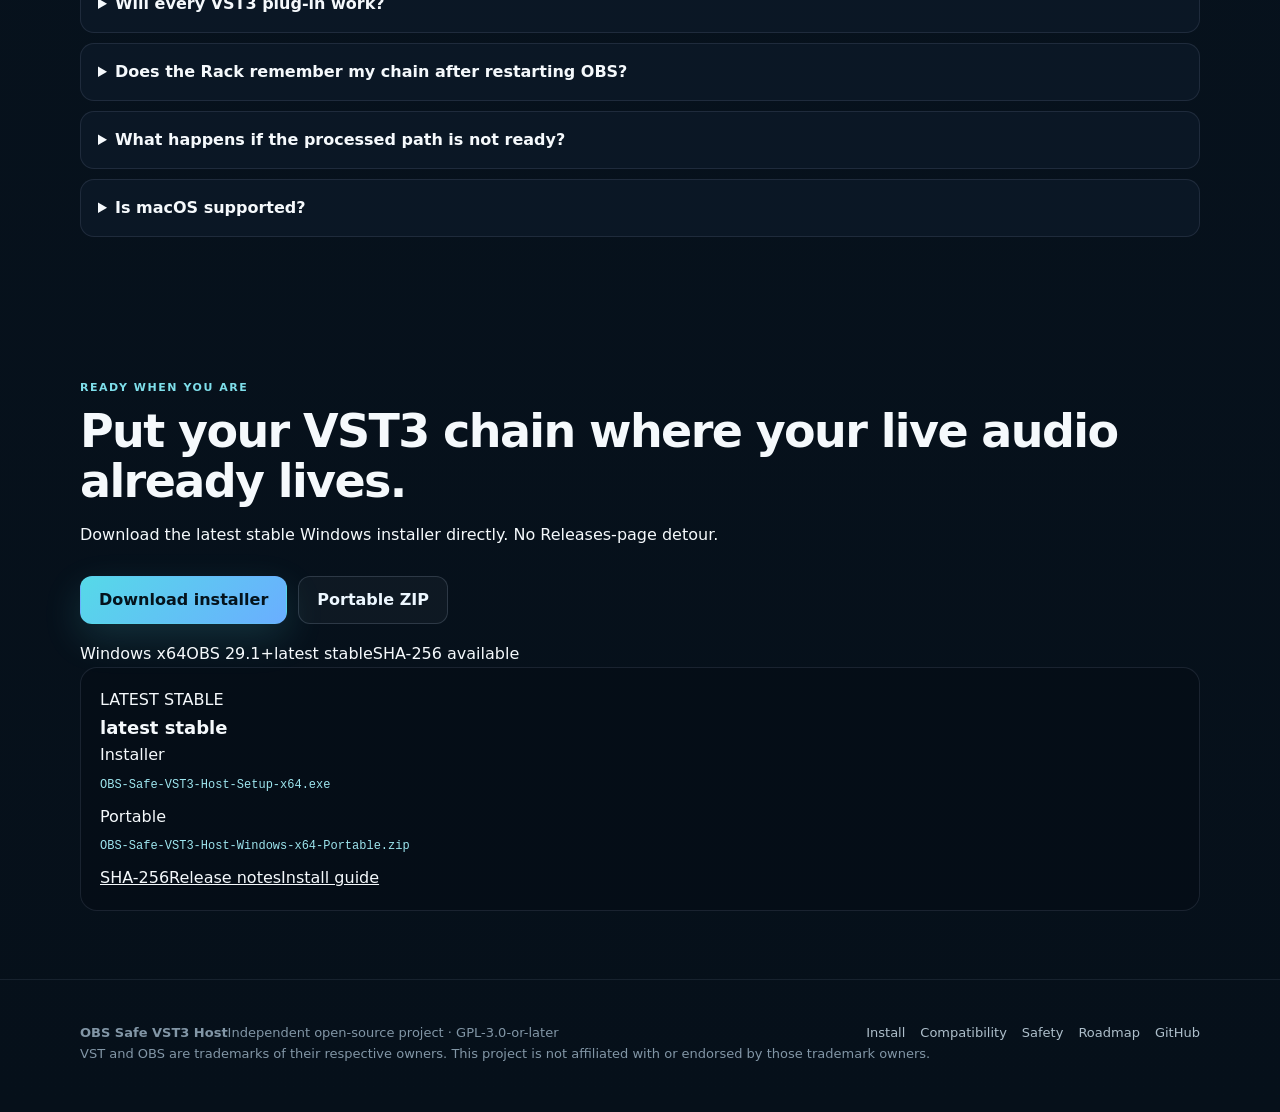
==== commit ba2142a1: "site: redesign OBS VST3 landing around creators" ====
--- a/docs/index.html
+++ b/docs/index.html
@@ -3,22 +3,25 @@
 <head>
   <meta charset="utf-8">
   <meta name="viewport" content="width=device-width,initial-scale=1">
-  <meta name="theme-color" content="#071019">
-  <title>VST3 for OBS Studio — Safe Single Host + Broadcast VST3 Rack</title>
-  <meta name="description" content="Use modern VST3 audio effects in OBS Studio on Windows with an isolated Single Host or serial VST3 Rack, compact broadcast UI, Input Trim, Output Fader, LUFS-I, dBTP, automatic Rack recall and native vendor GUIs.">
+  <meta name="theme-color" content="#080d13">
+  <meta name="color-scheme" content="dark">
+  <title>OBS Safe VST3 Host — Use Modern VST3 Plug-ins in OBS Studio</title>
+  <meta name="description" content="Bring modern VST3 audio plug-ins into OBS Studio on Windows. Use one effect or build an isolated serial Rack with native vendor GUIs, automatic recall, real master gain, LUFS-I and dBTP metering.">
   <meta name="author" content="MasArray">
   <meta name="robots" content="index,follow,max-image-preview:large,max-snippet:-1,max-video-preview:-1">
   <link rel="canonical" href="https://masarray.github.io/obs-vst3/">
   <link rel="stylesheet" href="site.css">
   <script defer src="release-sync.js"></script>
+
   <meta property="og:type" content="website">
   <meta property="og:site_name" content="OBS Safe VST3 Host">
-  <meta property="og:title" content="VST3 for OBS Studio — Safe Single Host + Broadcast VST3 Rack">
-  <meta property="og:description" content="Modern VST3 effects in OBS with isolated helpers, compact broadcast Rack controls, LUFS-I/dBTP metering, durable recall and native vendor GUIs.">
+  <meta property="og:title" content="OBS Safe VST3 Host — Modern VST3 plug-ins in OBS">
+  <meta property="og:description" content="Use the VST3 plug-ins you already know inside OBS, with isolated hosting, a serial Rack, native plug-in windows, recall and broadcast metering.">
   <meta property="og:url" content="https://masarray.github.io/obs-vst3/">
   <meta name="twitter:card" content="summary">
   <meta name="twitter:title" content="OBS Safe VST3 Host">
-  <meta name="twitter:description" content="Single VST3 hosting and an isolated serial broadcast Rack with real master controls, LUFS-I/dBTP and automatic working-state recall for OBS Studio on Windows.">
+  <meta name="twitter:description" content="A creator-friendly VST3 host and serial audio Rack for OBS Studio on Windows.">
+
   <script type="application/ld+json">
   {
     "@context":"https://schema.org",
@@ -27,7 +30,7 @@
     "alternateName":["VST3 for OBS","OBS VST3 Plugin","OBS VST3 Rack"],
     "applicationCategory":"MultimediaApplication",
     "operatingSystem":"Windows 10, Windows 11",
-    "description":"An OBS Studio plug-in providing an isolated Single VST3 Host and a compact graphical serial multi-effect VST3 Rack with real master controls, LUFS-I/dBTP metering and durable working-state recall for Windows.",
+    "description":"A creator-friendly OBS Studio plug-in that provides an isolated Single VST3 Host and serial multi-effect VST3 Rack with native vendor GUIs, real master controls, broadcast metering and durable working-state recall.",
     "url":"https://masarray.github.io/obs-vst3/",
     "downloadUrl":"https://github.com/masarray/obs-vst3/releases/latest/download/OBS-Safe-VST3-Host-Setup-x64.exe",
     "softwareRequirements":"OBS Studio 29.1 or later; Windows x64",
@@ -37,155 +40,265 @@
   }
   </script>
 </head>
-<body>
-<header class="nav">
-  <div class="wrap navin">
-    <a class="brand" href="./"><span class="mark">V3</span><span>OBS Safe VST3 Host</span></a>
-    <nav class="navlinks" aria-label="Main navigation">
-      <a href="#product">Product</a>
-      <a href="compatibility.html">Compatibility</a>
-      <a href="safety.html">Safety</a>
-      <a href="roadmap.html">Roadmap</a>
-      <a href="install.html">Install</a>
-      <a class="navcta" data-download="installer" href="https://github.com/masarray/obs-vst3/releases/latest/download/OBS-Safe-VST3-Host-Setup-x64.exe">Download installer</a>
-    </nav>
-  </div>
-</header>
-
-<main>
-  <section class="hero">
-    <div class="wrap heroGrid">
-      <div>
-        <div class="eyebrow"><span class="pulse"></span> Public stable <span data-release-version>latest stable</span> · Windows x64 · OBS 29.1+</div>
-        <h1><span class="gradient">Modern VST3 audio in OBS.</span> One effect or a complete isolated broadcast Rack.</h1>
-        <p class="lead">Use current studio VST3 effects through a native OBS workflow. Keep third-party VST3 DSP and vendor UI code outside <code>obs64.exe</code>, build serial effect chains, control real pre/post Rack gain, watch final-output LUFS-I and dBTP, reopen vendor interfaces, and let the Rack recall its latest working state automatically across normal OBS restarts.</p>
-        <div class="actions">
-          <a class="btn primary" data-download="installer" href="https://github.com/masarray/obs-vst3/releases/latest/download/OBS-Safe-VST3-Host-Setup-x64.exe">Download installer</a>
-          <a class="btn secondary" href="install.html">Installation guide</a>
-        </div>
-        <div class="trustline">
-          <span><b>✓</b> Latest stable automatically</span>
-          <span><b>✓</b> Open source</span>
-          <span><b>✓</b> CI qualified</span>
-          <span><b>✓</b> SHA-256 checksums</span>
-        </div>
-      </div>
-      <div class="mock" aria-label="OBS Safe VST3 Rack product illustration">
-        <div class="mockTop"><span>VST3 Rack · MASTER</span><span class="dots"><i></i><i></i><i></i></span></div>
-        <div class="form">
-          <div class="field"><label>Serial chain</label><div class="control"><span>EQ → Compressor → Limiter</span><span>3 FX</span></div></div>
-          <div class="field"><label>Master gain</label><div class="control"><span>Input 0.0 dB · Output 0.0 dB</span><span>LIVE</span></div></div>
-          <div class="field"><label>Final output</label><div class="control"><span>LUFS-I · dBTP</span><span>OBS</span></div></div>
-          <div class="openBtn">Open Rack Editor</div>
-          <div class="status"><i></i><span>Durable recall · presets · vendor UI</span></div>
-        </div>
-      </div>
+<body class="landing-page">
+  <a class="skip-link" href="#main">Skip to main content</a>
+
+  <header class="nav landing-nav">
+    <div class="wrap navin">
+      <a class="brand" href="./" aria-label="OBS Safe VST3 Host home">
+        <span class="mark" aria-hidden="true">V3</span>
+        <span class="brandLockup"><strong>OBS VST3</strong><small>Safe host for creators</small></span>
+      </a>
+      <nav class="navlinks" aria-label="Main navigation">
+        <a href="#why">Why</a>
+        <a href="#workflow">How it works</a>
+        <a href="#rack">Rack</a>
+        <a href="#safety">Safety</a>
+        <a href="compatibility.html">Compatibility</a>
+        <a class="navcta" data-download="installer" href="https://github.com/masarray/obs-vst3/releases/latest/download/OBS-Safe-VST3-Host-Setup-x64.exe">Download free</a>
+      </nav>
     </div>
-  </section>
-
-  <section id="product">
-    <div class="wrap">
-      <div class="sectionHead">
-        <div class="kicker">Two workflows</div>
-        <h2>Keep the simple path simple. Use the Rack when the chain grows.</h2>
-        <p>The current stable Windows package ships both product surfaces.</p>
-      </div>
-      <div class="grid3">
-        <article class="card"><div class="icon">1FX</div><h3>VST 3.x Plug-in</h3><p>The focused one-effect workflow: automatic discovery, real vendor GUI, state persistence, isolated scanner/runtime and bounded recovery.</p></article>
-        <article class="card"><div class="icon">RACK</div><h3>VST3 Rack</h3><p>Build a serial multi-effect chain with add, replace, remove, reorder and bypass from a dedicated helper-owned graphical editor.</p></article>
-        <article class="card"><div class="icon">MASTER</div><h3>Broadcast master</h3><p>Real Input Trim and Output Fader controls surround the serial chain, with stereo level telemetry plus LUFS-I and dBTP on the final signal sent to OBS.</p></article>
-      </div>
+  </header>
+
+  <main id="main">
+    <section class="landingHero">
+      <div class="heroAura heroAuraA" aria-hidden="true"></div>
+      <div class="heroAura heroAuraB" aria-hidden="true"></div>
+      <div class="wrap landingHeroGrid">
+        <div class="heroCopy">
+          <div class="eyebrow"><span class="pulse"></span> Free · Open source · Windows x64 · OBS 29.1+</div>
+          <h1>Use the VST3 plug-ins you already love. <span class="softGradient">Keep OBS focused on the show.</span></h1>
+          <p class="lead">Bring modern EQs, compressors, de-essers, limiters and creative effects into OBS without turning <code>obs64.exe</code> into the place where third-party VST3 code lives.</p>
+
+          <div class="heroValues" aria-label="Core product benefits">
+            <span>One effect or a full Rack</span>
+            <span>Native plug-in windows</span>
+            <span>Remembers your working chain</span>
+            <span>Dry audio stays available</span>
+          </div>
+
+          <div class="actions heroActions">
+            <a class="btn primary" data-download="installer" href="https://github.com/masarray/obs-vst3/releases/latest/download/OBS-Safe-VST3-Host-Setup-x64.exe">Download for Windows</a>
+            <a class="btn secondary" href="#workflow">See how it works</a>
+          </div>
+
+          <div class="releaseLine" aria-label="Release information">
+            <span data-release-version>latest stable</span>
+            <span>Installer + portable ZIP</span>
+            <span>GPL-3.0-or-later</span>
+          </div>
+          <p class="heroTrust">No account · No subscription · No telemetry requirement · Direct GitHub Release download</p>
+        </div>
+
+        <figure class="rackStage" aria-label="Illustration of the OBS Safe VST3 Rack">
+          <div class="rackGlow" aria-hidden="true"></div>
+          <div class="rackWindow">
+            <div class="rackTitlebar">
+              <div class="rackBrand"><span class="rackLogo">V3</span><span><b>OBS SAFE VST3 RACK</b><small>Microphone · Live chain</small></span></div>
+              <div class="liveBadge"><i></i> LIVE</div>
+            </div>
+
+            <div class="rackBody">
+              <div class="rackChain">
+                <div class="rackSectionLabel"><span>PLUGIN CHAIN</span><span>3 active</span></div>
+
+                <div class="fxSlot active">
+                  <button class="slotLed" aria-label="Enabled"></button>
+                  <div class="slotText"><strong>Vocal EQ</strong><small>Your VST3 plug-in · native editor</small></div>
+                  <div class="slotMiniMeter"><i style="--level:72%"></i><i style="--level:67%"></i></div>
+                  <button class="slotAction" aria-label="Effect menu">•••</button>
+                </div>
+
+                <div class="fxSlot active">
+                  <button class="slotLed" aria-label="Enabled"></button>
+                  <div class="slotText"><strong>Compressor</strong><small>Your VST3 plug-in · native editor</small></div>
+                  <div class="slotMiniMeter"><i style="--level:62%"></i><i style="--level:59%"></i></div>
+                  <button class="slotAction" aria-label="Effect menu">•••</button>
+                </div>
+
+                <div class="fxSlot active">
+                  <button class="slotLed" aria-label="Enabled"></button>
+                  <div class="slotText"><strong>Limiter</strong><small>Your VST3 plug-in · native editor</small></div>
+                  <div class="slotMiniMeter"><i style="--level:48%"></i><i style="--level:51%"></i></div>
+                  <button class="slotAction" aria-label="Effect menu">•••</button>
+                </div>
+
+                <button class="addFx" type="button" tabindex="-1"><span>＋</span> Add VST3 effect</button>
+              </div>
+
+              <aside class="masterPanel">
+                <div class="masterHeader"><span>MASTER</span><small>Signal sent to OBS</small></div>
+                <div class="meterPair" aria-hidden="true">
+                  <div class="meterColumn"><span>IN L</span><div class="meterTrack"><i style="--meter:77%"></i></div><small>-8.4</small></div>
+                  <div class="meterColumn"><span>IN R</span><div class="meterTrack"><i style="--meter:74%"></i></div><small>-8.9</small></div>
+                  <div class="meterColumn"><span>OUT L</span><div class="meterTrack hot"><i style="--meter:70%"></i></div><small>-9.8</small></div>
+                  <div class="meterColumn"><span>OUT R</span><div class="meterTrack hot"><i style="--meter:68%"></i></div><small>-10.2</small></div>
+                </div>
+                <div class="loudnessReadout"><div><span>LUFS-I</span><strong>-14.1</strong></div><div><span>dBTP</span><strong>-1.0</strong></div></div>
+                <div class="faderBlock"><div class="faderLabel"><span>INPUT TRIM</span><b>0.0 dB</b></div><div class="faderRail"><i style="--fader:50%"></i></div></div>
+                <div class="faderBlock"><div class="faderLabel"><span>OUTPUT</span><b>0.0 dB</b></div><div class="faderRail"><i style="--fader:50%"></i></div></div>
+              </aside>
+            </div>
+
+            <div class="rackFooter"><span><i></i> Rack ready</span><span>Auto recall on</span></div>
+          </div>
+          <figcaption>Conceptual presentation of the current Rack workflow: compact effect slots, master gain and final-output broadcast metering.</figcaption>
+        </figure>
+      </div>
+    </section>
+
+    <section class="trustStrip" aria-label="Product highlights">
+      <div class="wrap trustGrid">
+        <div><strong>Use your own VST3s</strong><span>Keep the tools and sound you already know.</span></div>
+        <div><strong>Native vendor UI</strong><span>Open the plug-in interface instead of a generic parameter wall.</span></div>
+        <div><strong>Built for live recovery</strong><span>If the wet path is unavailable, audio can stay dry instead of disappearing.</span></div>
+        <div><strong>Direct official downloads</strong><span>Installer, portable ZIP and SHA-256 from GitHub Releases.</span></div>
+      </div>
+    </section>
+
+    <section id="why" class="section humanSection">
+      <div class="wrap humanIntroGrid">
+        <div class="humanIntroCopy">
+          <span class="kicker">Why this exists</span>
+          <h2>Modern plug-ins belong in your audio workflow—not in your troubleshooting routine.</h2>
+          <p>OBS creators should be able to shape a microphone or program feed with familiar VST3 tools without first learning a hosting architecture. OBS Safe VST3 Host keeps the everyday workflow straightforward and pushes isolation, recovery and state handling into the background.</p>
+        </div>
+        <div class="promisePanel">
+          <span class="promiseLabel">THE PROMISE</span>
+          <strong>Load. Listen. Go live.</strong>
+          <p>Choose one VST3 effect for a simple job, or build a serial Rack when your chain grows. Open the real plug-in window, make the sound right, then let the host remember where you left it.</p>
+          <div class="promisePills"><span>Simple first</span><span>Rack when needed</span><span>Safe by design</span></div>
+        </div>
+      </div>
+
+      <div class="wrap benefitGrid">
+        <article><span class="benefitMark">01</span><h3>Keep your favorite tools</h3><p>Use modern VST3 plug-ins from vendors you already trust instead of rebuilding your sound around a special OBS-only effect set.</p></article>
+        <article><span class="benefitMark">02</span><h3>Build the chain you actually need</h3><p>Start with one effect. Add EQ, dynamics and limiting only when the job calls for it.</p></article>
+        <article><span class="benefitMark">03</span><h3>Come back to the same working Rack</h3><p>Normal OBS restarts can restore the latest working topology, bypass state and captured VST3 state automatically.</p></article>
+        <article><span class="benefitMark">04</span><h3>Prefer dry audio over dead air</h3><p>Recovery behavior is designed around keeping the original signal available when a processed result is not ready.</p></article>
+      </div>
+    </section>
+
+    <section id="workflow" class="section alt workflowSection">
+      <div class="wrap sectionHead centered compact">
+        <span class="kicker">From installer to live audio</span>
+        <h2>Three steps. No VST hosting degree required.</h2>
+        <p>The technical boundaries are there for reliability. The creator workflow stays familiar.</p>
+      </div>
+      <div class="wrap humanSteps">
+        <article><span>01</span><h3>Install the host</h3><p>Run the Windows installer, then restart OBS. The package adds the VST3 host and Rack components needed by OBS.</p><a href="install.html">Installation guide →</a></article>
+        <article><span>02</span><h3>Add an audio filter</h3><p>On a microphone or other OBS audio source, add either <b>VST 3.x Plug-in</b> for one effect or <b>VST3 Rack</b> for a serial chain.</p></article>
+        <article><span>03</span><h3>Choose your plug-ins and listen</h3><p>Open the native vendor editor, shape the sound, and use the Rack master meters when you need final-output level context.</p></article>
+      </div>
+    </section>
+
+    <section id="rack" class="section rackStorySection">
+      <div class="wrap splitFeature">
+        <div class="splitCopy">
+          <span class="kicker">Two ways to work</span>
+          <h2>One effect when that is enough. A Rack when it is not.</h2>
+          <p class="sectionLead">The project intentionally keeps both workflows. You do not need a multi-effect surface just to run one compressor.</p>
+          <div class="modeCards">
+            <article><span class="modeIcon">1FX</span><div><h3>Single Host</h3><p>Ideal for one EQ, compressor, de-esser or limiter. Discover a VST3, open its vendor UI, save state and keep the path focused.</p></div></article>
+            <article><span class="modeIcon">RACK</span><div><h3>Serial Rack</h3><p>Add, replace, remove, reorder and bypass multiple VST3 effects inside a dedicated graphical Rack editor.</p></div></article>
+          </div>
+        </div>
+        <div class="signalCard" aria-label="Rack signal flow">
+          <div class="signalHeader"><span>YOUR LIVE SIGNAL</span><small>What the Rack actually does</small></div>
+          <div class="signalFlow">
+            <div class="signalNode input"><span>01</span><strong>Input Trim</strong><small>Pre-chain level</small></div>
+            <i>→</i>
+            <div class="signalNode chain"><span>02</span><strong>VST3 Chain</strong><small>1…N effects</small></div>
+            <i>→</i>
+            <div class="signalNode output"><span>03</span><strong>Output Fader</strong><small>Final gain</small></div>
+            <i>→</i>
+            <div class="signalNode obs"><span>04</span><strong>OBS</strong><small>Final signal</small></div>
+          </div>
+          <div class="telemetryBar"><span>Peak L/R</span><span>LUFS-I</span><span>dBTP</span><span>Post-output telemetry</span></div>
+        </div>
+      </div>
+    </section>
+
+    <section class="section alt recallSection">
+      <div class="wrap sectionHead centered compact">
+        <span class="kicker">Built for repeatable live work</span>
+        <h2>Your Rack should feel like part of the setup—not a temporary experiment.</h2>
+        <p>Useful persistence is not a “save preset or lose everything” experience. The working Rack can restore itself across normal OBS restarts.</p>
+      </div>
+      <div class="wrap recallGrid">
+        <article><span>RECALL</span><h3>Working-state continuity</h3><p>Topology, bypass and captured VST3 state can come back automatically after a normal restart.</p></article>
+        <article><span>PRESETS</span><h3>Reusable chains when you want them</h3><p>Named presets still exist for intentional reusable setups, without being mandatory for ordinary continuity.</p></article>
+        <article><span>CALM</span><h3>Less visual churn during edits</h3><p>The Rack keeps the last committed topology visible while an authoritative update is pending, reducing distracting UI flicker.</p></article>
+      </div>
+    </section>
+
+    <section id="safety" class="section safetyStorySection">
+      <div class="wrap safetyStory">
+        <div class="safetyVisual" aria-hidden="true">
+          <div class="orbit orbitA"></div><div class="orbit orbitB"></div>
+          <div class="safetyCore"><span>OBS</span><strong>stays focused</strong></div>
+          <div class="safetySatellite satA"><b>VST3 DSP</b><small>helper process</small></div>
+          <div class="safetySatellite satB"><b>Vendor UI</b><small>outside OBS</small></div>
+          <div class="safetySatellite satC"><b>Scanner</b><small>isolated probing</small></div>
+        </div>
+        <div class="safetyCopy">
+          <span class="kicker">Safety without the scary wording</span>
+          <h2>If a third-party plug-in misbehaves, OBS should not be the first thing it owns.</h2>
+          <p>The project places VST3 runtime work, vendor interfaces and scanning behind separate process boundaries. That does not turn unknown plug-ins into safe software, but it gives live production a better failure boundary than loading everything directly into the OBS process.</p>
+          <div class="humanTicks">
+            <div><span>✓</span><p><b>Separate helper processes.</b> Third-party VST3 work is kept outside <code>obs64.exe</code>.</p></div>
+            <div><span>✓</span><p><b>Dry-first behavior.</b> When wet audio is unavailable, the design prefers the original signal over silence.</p></div>
+            <div><span>✓</span><p><b>Output attenuation remains authoritative.</b> Your output fader still matters on fail-dry output.</p></div>
+            <div><span>✓</span><p><b>No false promise.</b> Isolation is not a malware sandbox; only install VST3s from vendors you trust.</p></div>
+          </div>
+          <a class="textLink" href="safety.html">Read the exact safety boundary →</a>
+        </div>
+      </div>
+    </section>
+
+    <section class="section faqSection" id="faq">
+      <div class="wrap sectionHead centered compact">
+        <span class="kicker">Straight answers</span>
+        <h2>Before you install.</h2>
+      </div>
+      <div class="wrap faq humanFaq">
+        <details><summary>Does this package include VST3 effects?</summary><p>No. It is a VST3 host for OBS. You install the audio plug-ins you want from their own vendors, then select them inside the Single Host or Rack.</p></details>
+        <details><summary>Will every VST3 plug-in work?</summary><p>No host can promise universal compatibility with every third-party plug-in. The project has a documented compatibility boundary and test process. Check the compatibility page for the current support model.</p></details>
+        <details><summary>Does the Rack remember my chain after restarting OBS?</summary><p>Yes. The current stable Rack includes durable working-state recall for normal restart continuity, while named presets remain available for reusable setups.</p></details>
+        <details><summary>What happens if the processed path is not ready?</summary><p>The runtime is designed to keep a bounded dry/pass-through path available instead of making the realtime audio thread wait indefinitely for wet processing.</p></details>
+        <details><summary>Is macOS supported?</summary><p>The current public stable package is Windows x64. The website and release assets should be treated as Windows-only unless a future release explicitly says otherwise.</p></details>
+      </div>
+    </section>
+
+    <section class="section downloadSection" id="download">
+      <div class="wrap downloadHero">
+        <div class="downloadCopy">
+          <span class="kicker">Ready when you are</span>
+          <h2>Put your VST3 chain where your live audio already lives.</h2>
+          <p>Download the latest stable Windows installer directly. No Releases-page detour.</p>
+          <div class="actions">
+            <a class="btn primary large" data-download="installer" href="https://github.com/masarray/obs-vst3/releases/latest/download/OBS-Safe-VST3-Host-Setup-x64.exe">Download installer</a>
+            <a class="btn secondary" data-download="portable" href="https://github.com/masarray/obs-vst3/releases/latest/download/OBS-Safe-VST3-Host-Windows-x64-Portable.zip">Portable ZIP</a>
+          </div>
+          <div class="downloadTrust"><span>Windows x64</span><span>OBS 29.1+</span><span data-release-version>latest stable</span><span>SHA-256 available</span></div>
+        </div>
+        <div class="releaseCard premiumReleaseCard">
+          <span class="releaseLabel">LATEST STABLE</span>
+          <strong data-release-version>latest stable</strong>
+          <div class="releaseAsset"><span>Installer</span><code data-installer-name>OBS-Safe-VST3-Host-Setup-x64.exe</code></div>
+          <div class="releaseAsset"><span>Portable</span><code data-portable-name>OBS-Safe-VST3-Host-Windows-x64-Portable.zip</code></div>
+          <div class="releaseLinks"><a data-download="checksums" href="https://github.com/masarray/obs-vst3/releases/latest/download/SHA256SUMS.txt">SHA-256</a><a data-download="release" href="https://github.com/masarray/obs-vst3/releases/latest">Release notes</a><a href="install.html">Install guide</a></div>
+        </div>
+      </div>
+    </section>
+  </main>
+
+  <footer class="footer landingFooter">
+    <div class="wrap footerIn">
+      <div><strong>OBS Safe VST3 Host</strong><span>Independent open-source project · GPL-3.0-or-later</span></div>
+      <div class="footerLinks"><a href="install.html">Install</a><a href="compatibility.html">Compatibility</a><a href="safety.html">Safety</a><a href="roadmap.html">Roadmap</a><a href="https://github.com/masarray/obs-vst3">GitHub</a></div>
     </div>
-  </section>
-
-  <section>
-    <div class="wrap">
-      <div class="sectionHead">
-        <div class="kicker">Current Rack surface</div>
-        <h2>Compact like an audio device, not a utility dashboard.</h2>
-        <p>The Rack is deliberately quiet: less repeated text, more room for the plug-in chain, and a focused master console for the controls that matter during live operation.</p>
-      </div>
-      <div class="grid3">
-        <article class="card"><div class="icon">LEAN</div><h3>Minimal-noise slots</h3><p>Compact one-row strips use the health LED for enable/bypass, the plug-in name for opening the vendor UI, and one small action affordance for topology operations.</p></article>
-        <article class="card"><div class="icon">0dB</div><h3>Real master gain</h3><p>Input Trim is applied before the VST chain and Output Fader after it. Both default to transparent 0.0 dB and use bounded smoothed gain changes.</p></article>
-        <article class="card"><div class="icon">LUFS</div><h3>Final-output loudness</h3><p>LUFS-I and reconstructed dBTP observe post-output-fader audio—the actual level path delivered to OBS rather than a disconnected UI estimate.</p></article>
-      </div>
-    </div>
-  </section>
-
-  <section>
-    <div class="wrap">
-      <div class="sectionHead">
-        <div class="kicker">Stable topology UX</div>
-        <h2>Chain edits stay visually calm while authoritative state changes.</h2>
-        <p>The Rack keeps the last committed topology visible until the next authoritative snapshot arrives. Controls become temporarily interaction-disabled without flashing the entire surface, and the reserved scrollbar gutter prevents row-width jumps as chains grow.</p>
-      </div>
-      <div class="grid3">
-        <article class="card"><div class="icon">LED</div><h3>Direct slot interaction</h3><p>Click the status LED to enable/bypass and the plug-in name to open the vendor editor.</p></article>
-        <article class="card"><div class="icon">+</div><h3>One topology menu</h3><p>Replace, insert, move and remove live behind one compact slot action instead of repeated controls on every row.</p></article>
-        <article class="card"><div class="icon">CALM</div><h3>Flicker-resistant changes</h3><p>Pending topology changes preserve the committed Rack picture until the new state is ready, reducing visual noise during live editing.</p></article>
-      </div>
-    </div>
-  </section>
-
-  <section>
-    <div class="wrap">
-      <div class="sectionHead">
-        <div class="kicker">Stable recall</div>
-        <h2>Your working Rack survives normal OBS restarts automatically.</h2>
-        <p>Named presets remain available for reusable chains, but normal session continuity does not depend on remembering to create one.</p>
-      </div>
-      <div class="grid3">
-        <article class="card"><div class="icon">SAVE</div><h3>Durable working state</h3><p>Each OBS Rack owns a CRC-protected, atomic working-session snapshot with last-known-good recovery for topology, bypass and VST3 state.</p></article>
-        <article class="card"><div class="icon">DRY</div><h3>Dry-first restore</h3><p>Slow third-party chains restore behind a usable dry path and publish only when the complete restored generation is coherent.</p></article>
-        <article class="card"><div class="icon">DSP</div><h3>State matches the sound</h3><p>Split controller/processor VST3 editor changes are synchronized into processor state before capture, improving full DSP recall after restart.</p></article>
-      </div>
-    </div>
-  </section>
-
-  <section>
-    <div class="wrap safety">
-      <div class="shield"><div><div class="shieldMark">🛡</div><strong>Built around failure boundaries</strong><p>VST3 runtime, vendor UI and scanning are separated from the OBS process by architecture.</p></div></div>
-      <div class="copyPanel">
-        <div class="kicker">Reliability before feature count</div>
-        <h2>The broadcast process should not own third-party VST3 code.</h2>
-        <div class="ticks">
-          <div class="tick"><span>✓</span><div><b>Separate helpers.</b> Single Host and Rack each use isolated helper-process boundaries.</div></div>
-          <div class="tick"><span>✓</span><div><b>Isolated scanning.</b> Candidate probing is kept outside OBS.</div></div>
-          <div class="tick"><span>✓</span><div><b>Bounded realtime behavior.</b> An unavailable wet result falls back to original dry/pass-through audio.</div></div>
-          <div class="tick"><span>✓</span><div><b>Authoritative output fader.</b> User attenuation remains applied even on fail-dry output.</div></div>
-          <div class="tick"><span>✓</span><div><b>DSP-safe state capture.</b> Rack persistence does not require the realtime path to wait on a control mutex.</div></div>
-        </div>
-        <div class="notice">Crash isolation is not a malware sandbox. Only install VST3 plug-ins from vendors you trust. <a href="safety.html">Read the exact boundary →</a></div>
-      </div>
-    </div>
-  </section>
-
-  <section>
-    <div class="wrap">
-      <div class="sectionHead">
-        <div class="kicker">Public downloads</div>
-        <h2>One click from this page to the latest stable installer.</h2>
-        <p>The page resolves the newest public GitHub release automatically. The primary button points directly to the installer asset; users do not need to browse the GitHub Releases page first.</p>
-      </div>
-      <div class="compat">
-        <div class="row"><div>Latest release</div><div><span class="yes" data-release-version>latest stable</span></div></div>
-        <div class="row"><div>Installer</div><div><code data-installer-name>OBS-Safe-VST3-Host-Setup-x64.exe</code></div></div>
-        <div class="row"><div>Portable ZIP</div><div><code data-portable-name>OBS-Safe-VST3-Host-Windows-x64-Portable.zip</code></div></div>
-        <div class="row"><div>Windows</div><div><span class="yes">x64 supported</span></div></div>
-        <div class="row"><div>OBS Studio</div><div><span class="yes">29.1+ compatibility floor</span></div></div>
-      </div>
-      <div class="actions">
-        <a class="btn primary" data-download="installer" href="https://github.com/masarray/obs-vst3/releases/latest/download/OBS-Safe-VST3-Host-Setup-x64.exe">Download installer</a>
-        <a class="btn secondary" data-download="portable" href="https://github.com/masarray/obs-vst3/releases/latest/download/OBS-Safe-VST3-Host-Windows-x64-Portable.zip">Portable ZIP</a>
-        <a class="btn secondary" data-download="release" href="https://github.com/masarray/obs-vst3/releases/latest">Release notes</a>
-      </div>
-    </div>
-  </section>
-</main>
-
-<footer>
-  <div class="wrap">OBS Safe VST3 Host · GPL-3.0-or-later · Independent open-source project · VST and OBS are trademarks of their respective owners.</div>
-</footer>
+    <div class="wrap footerLegal">VST and OBS are trademarks of their respective owners. This project is not affiliated with or endorsed by those trademark owners.</div>
+  </footer>
 </body>
 </html>
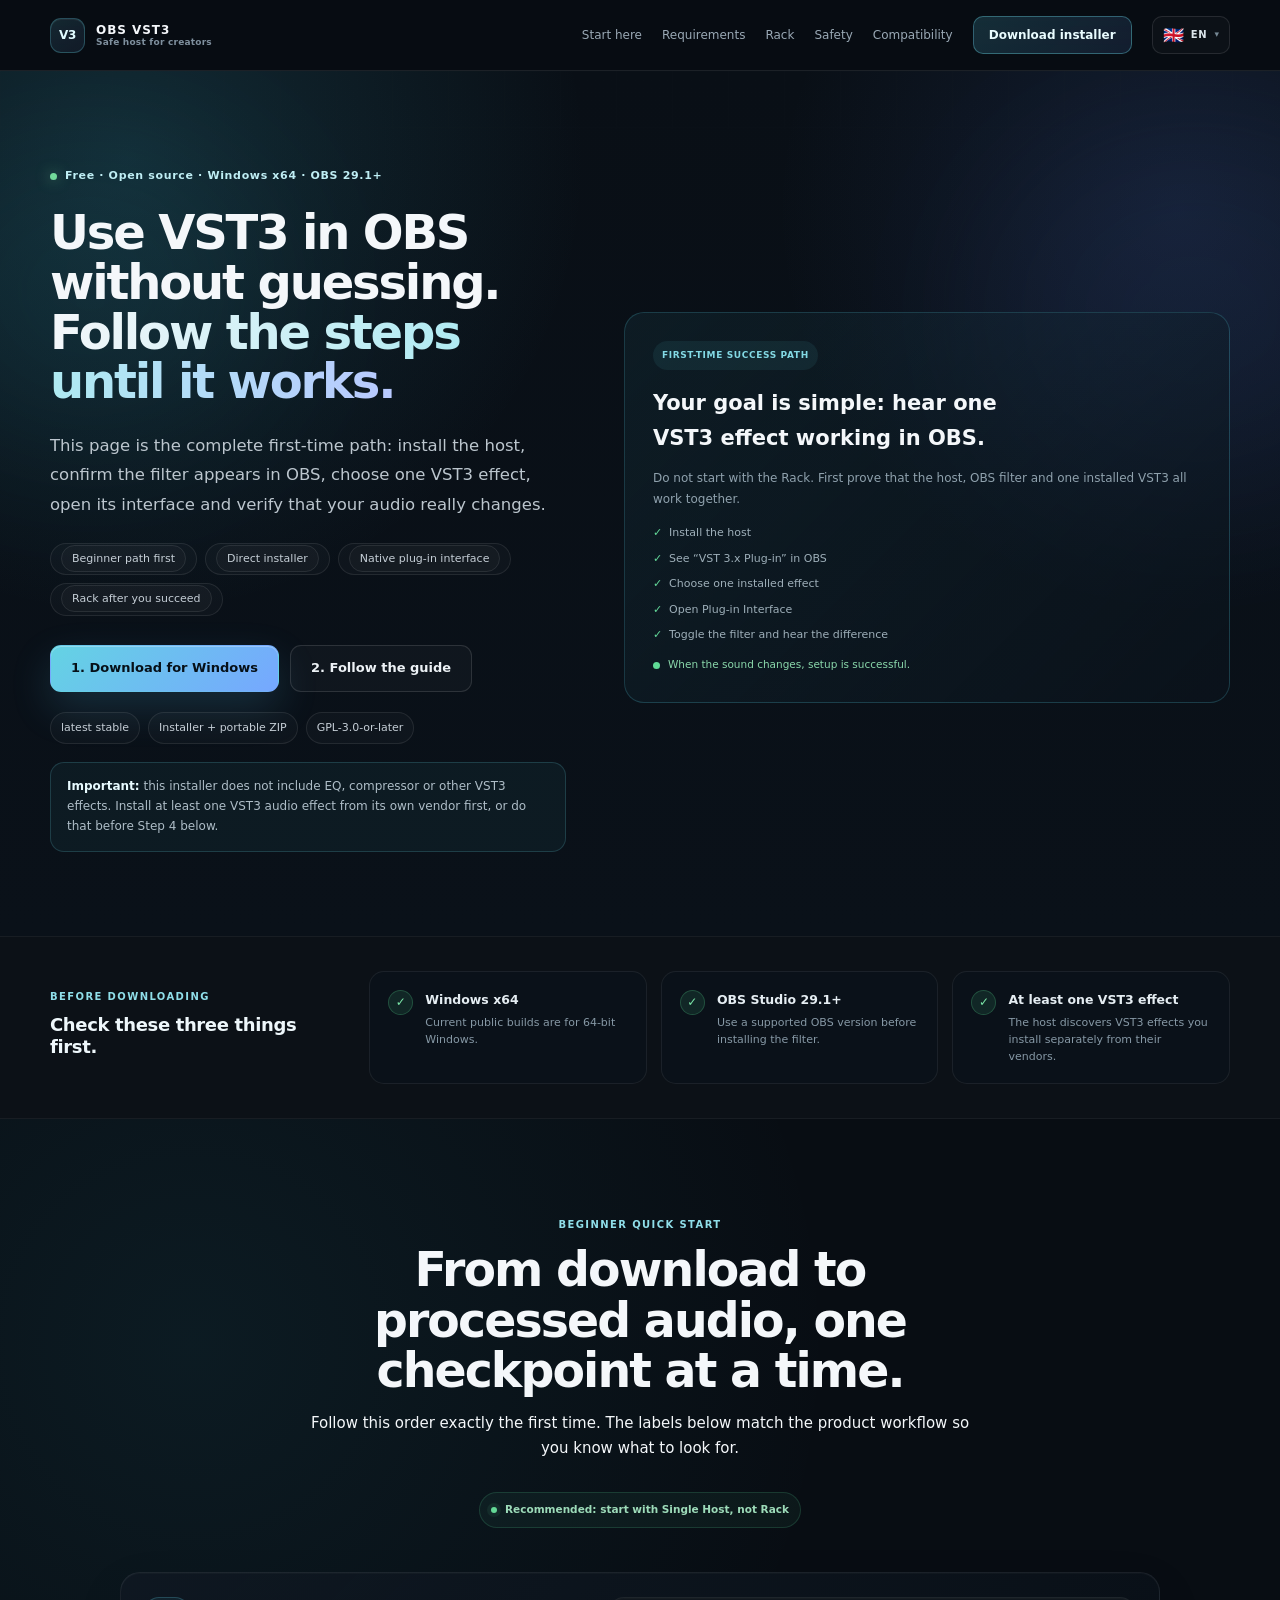
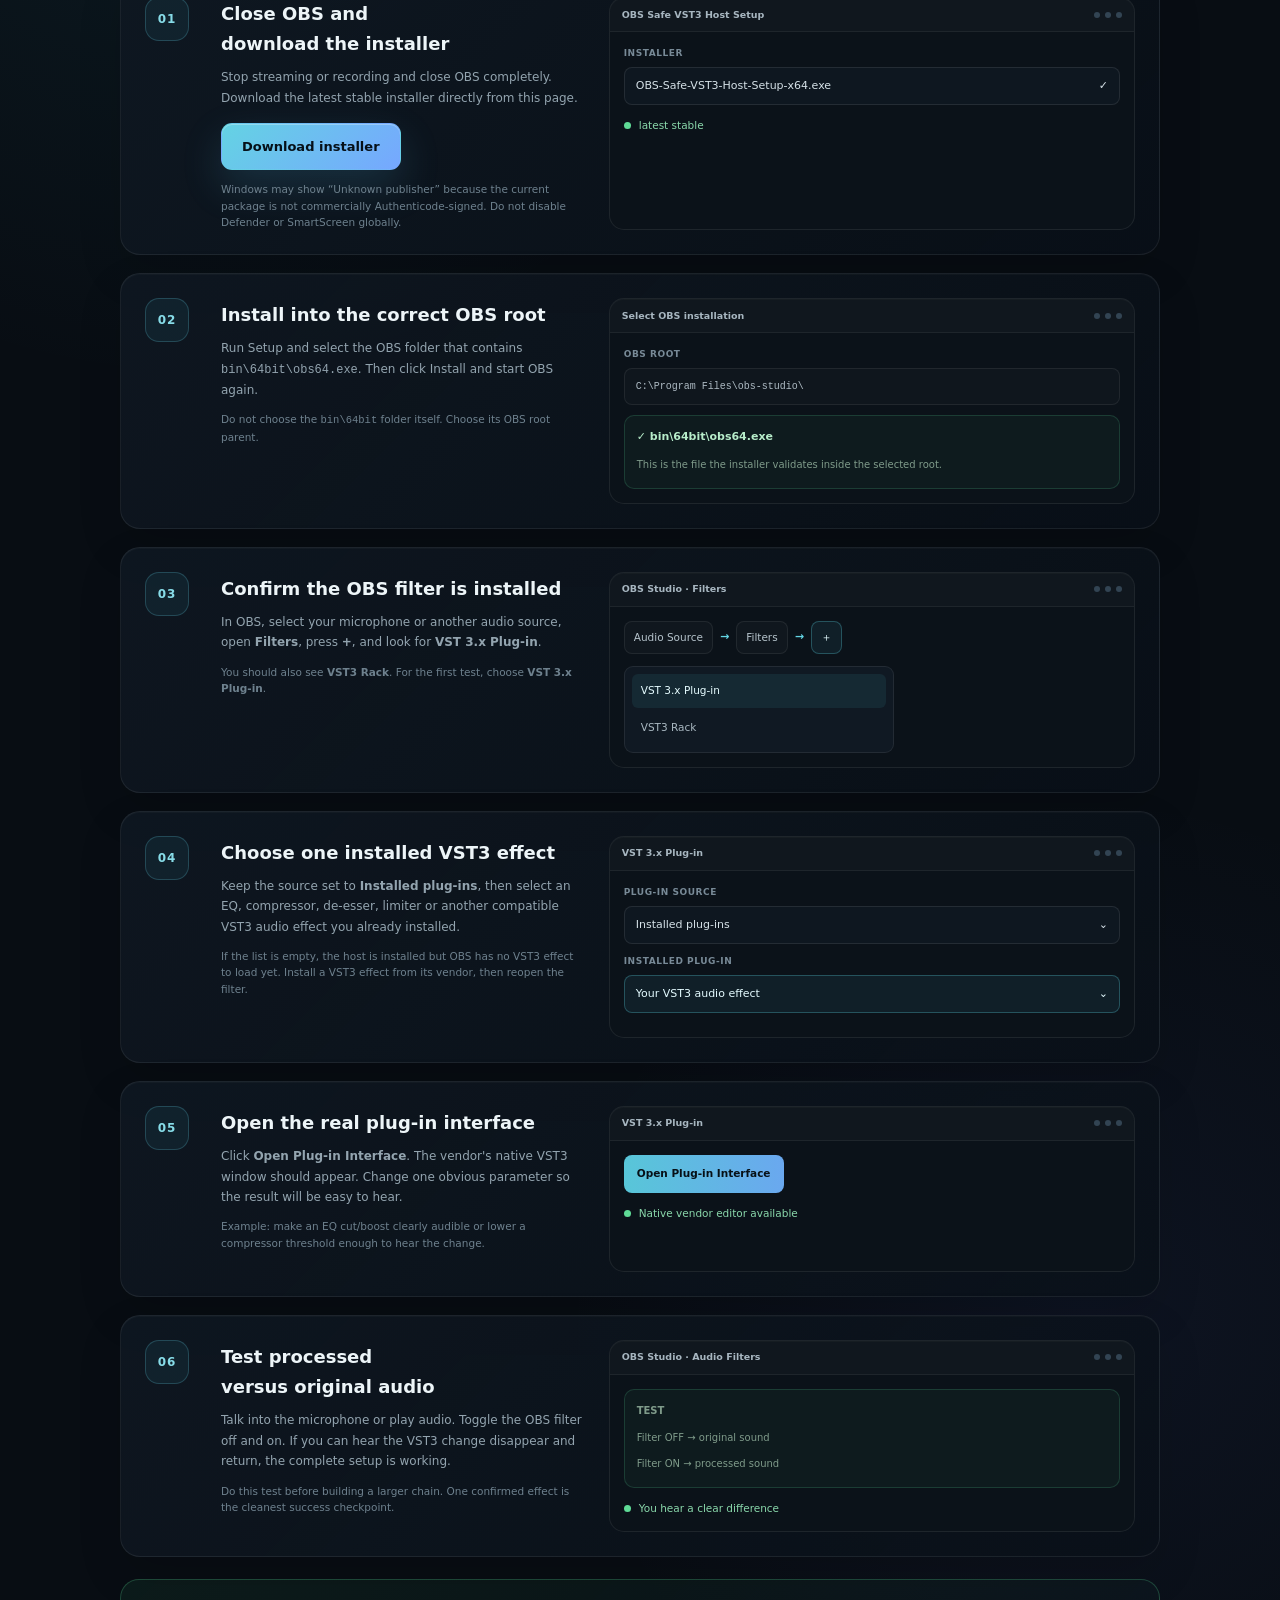
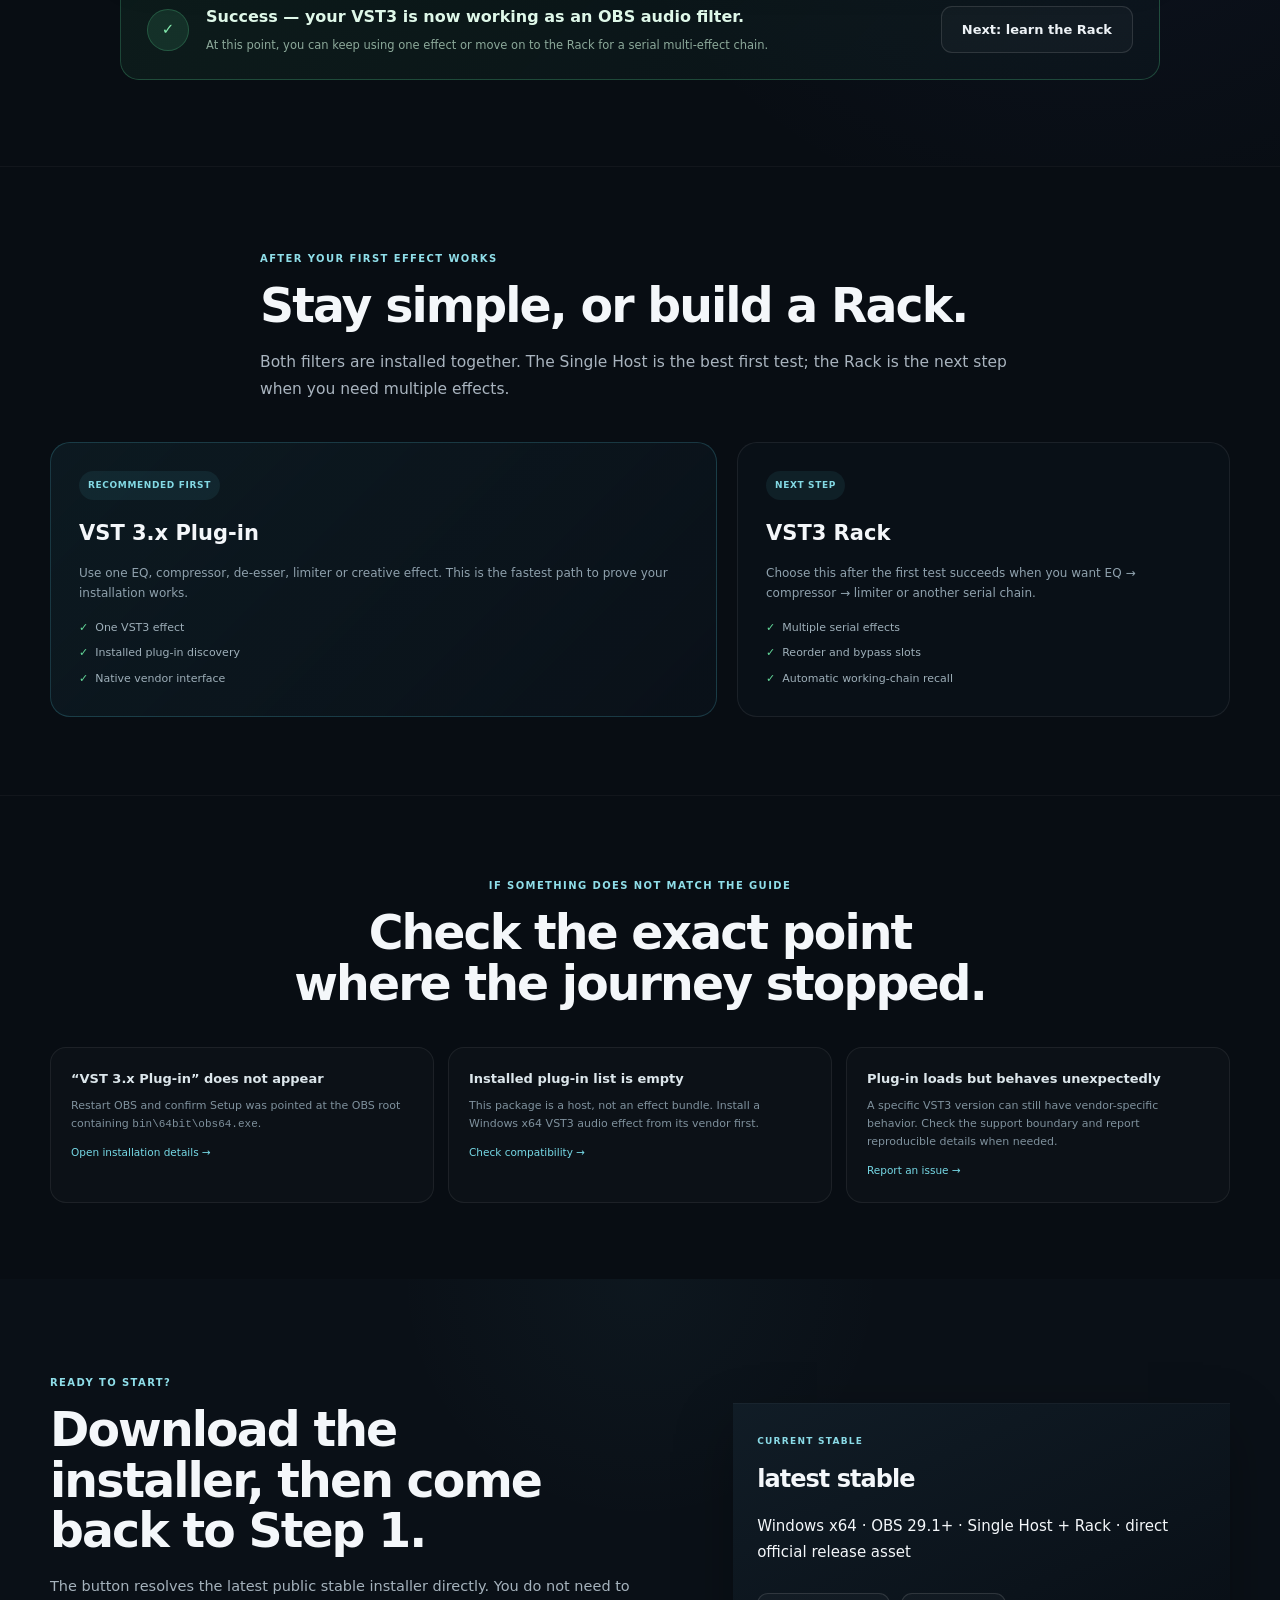
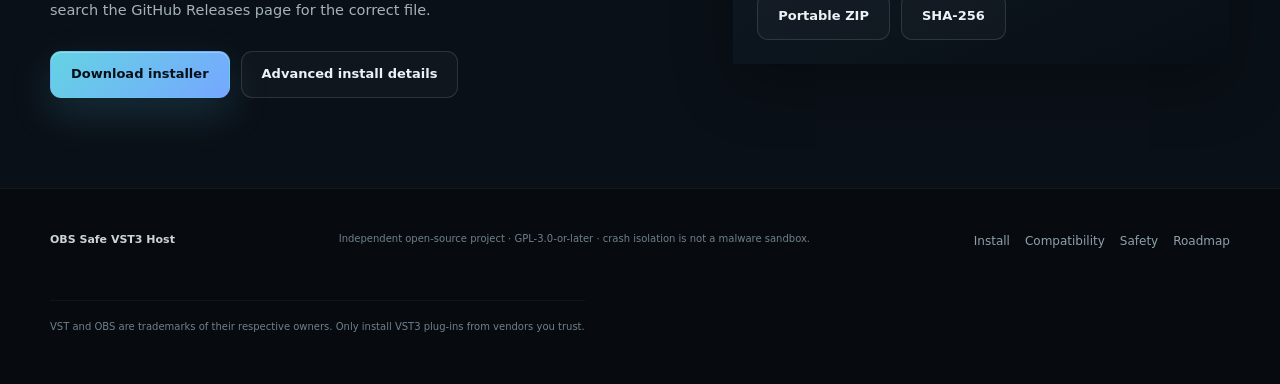
==== commit e0a1cd05: "site: turn landing page into beginner success guide" ====
--- a/docs/index.html
+++ b/docs/index.html
@@ -5,35 +5,35 @@
   <meta name="viewport" content="width=device-width,initial-scale=1">
   <meta name="theme-color" content="#080d13">
   <meta name="color-scheme" content="dark">
-  <title>OBS Safe VST3 Host — Use Modern VST3 Plug-ins in OBS Studio</title>
-  <meta name="description" content="Bring modern VST3 audio plug-ins into OBS Studio on Windows. Use one effect or build an isolated serial Rack with native vendor GUIs, automatic recall, real master gain, LUFS-I and dBTP metering.">
+  <title>OBS Safe VST3 Host — Install and Use VST3 Plug-ins in OBS Studio</title>
+  <meta name="description" content="Beginner-friendly guide to install OBS Safe VST3 Host on Windows, add the VST 3.x Plug-in filter in OBS, choose an installed VST3 effect, open its native interface and verify that processing works.">
   <meta name="author" content="MasArray">
   <meta name="robots" content="index,follow,max-image-preview:large,max-snippet:-1,max-video-preview:-1">
   <link rel="canonical" href="https://masarray.github.io/obs-vst3/">
   <link rel="stylesheet" href="site.css">
+  <link rel="stylesheet" href="quickstart.css">
   <script defer src="release-sync.js"></script>
 
   <meta property="og:type" content="website">
   <meta property="og:site_name" content="OBS Safe VST3 Host">
-  <meta property="og:title" content="OBS Safe VST3 Host — Modern VST3 plug-ins in OBS">
-  <meta property="og:description" content="Use the VST3 plug-ins you already know inside OBS, with isolated hosting, a serial Rack, native plug-in windows, recall and broadcast metering.">
+  <meta property="og:title" content="OBS Safe VST3 Host — Beginner setup guide for OBS">
+  <meta property="og:description" content="Install the host, add your first VST3 filter in OBS, open the plug-in interface and verify the audio processing step by step.">
   <meta property="og:url" content="https://masarray.github.io/obs-vst3/">
   <meta name="twitter:card" content="summary">
   <meta name="twitter:title" content="OBS Safe VST3 Host">
-  <meta name="twitter:description" content="A creator-friendly VST3 host and serial audio Rack for OBS Studio on Windows.">
+  <meta name="twitter:description" content="A step-by-step beginner guide for using VST3 audio effects in OBS Studio on Windows.">
 
   <script type="application/ld+json">
   {
     "@context":"https://schema.org",
     "@type":"SoftwareApplication",
     "name":"OBS Safe VST3 Host",
-    "alternateName":["VST3 for OBS","OBS VST3 Plugin","OBS VST3 Rack"],
     "applicationCategory":"MultimediaApplication",
     "operatingSystem":"Windows 10, Windows 11",
-    "description":"A creator-friendly OBS Studio plug-in that provides an isolated Single VST3 Host and serial multi-effect VST3 Rack with native vendor GUIs, real master controls, broadcast metering and durable working-state recall.",
+    "description":"A creator-friendly OBS Studio plug-in providing an isolated Single VST3 Host and serial VST3 Rack with native vendor interfaces.",
     "url":"https://masarray.github.io/obs-vst3/",
     "downloadUrl":"https://github.com/masarray/obs-vst3/releases/latest/download/OBS-Safe-VST3-Host-Setup-x64.exe",
-    "softwareRequirements":"OBS Studio 29.1 or later; Windows x64",
+    "softwareRequirements":"OBS Studio 29.1 or later; Windows x64; at least one compatible VST3 audio effect installed separately",
     "license":"https://www.gnu.org/licenses/gpl-3.0.html",
     "isAccessibleForFree":true,
     "offers":{"@type":"Offer","price":"0","priceCurrency":"USD"}
@@ -50,12 +50,12 @@
         <span class="brandLockup"><strong>OBS VST3</strong><small>Safe host for creators</small></span>
       </a>
       <nav class="navlinks" aria-label="Main navigation">
-        <a href="#why">Why</a>
-        <a href="#workflow">How it works</a>
+        <a href="#quickstart"><span class="lang-en">Start here</span><span class="lang-id">Mulai di sini</span></a>
+        <a href="#requirements"><span class="lang-en">Requirements</span><span class="lang-id">Persiapan</span></a>
         <a href="#rack">Rack</a>
         <a href="#safety">Safety</a>
         <a href="compatibility.html">Compatibility</a>
-        <a class="navcta" data-download="installer" href="https://github.com/masarray/obs-vst3/releases/latest/download/OBS-Safe-VST3-Host-Setup-x64.exe">Download free</a>
+        <a class="navcta" data-download="installer" href="https://github.com/masarray/obs-vst3/releases/latest/download/OBS-Safe-VST3-Host-Setup-x64.exe"><span class="lang-en">Download installer</span><span class="lang-id">Unduh installer</span></a>
       </nav>
     </div>
   </header>
@@ -67,19 +67,25 @@
       <div class="wrap landingHeroGrid">
         <div class="heroCopy">
           <div class="eyebrow"><span class="pulse"></span> Free · Open source · Windows x64 · OBS 29.1+</div>
-          <h1>Use the VST3 plug-ins you already love. <span class="softGradient">Keep OBS focused on the show.</span></h1>
-          <p class="lead">Bring modern EQs, compressors, de-essers, limiters and creative effects into OBS without turning <code>obs64.exe</code> into the place where third-party VST3 code lives.</p>
+          <h1>
+            <span class="lang-en">Use VST3 in OBS without guessing. <span class="softGradient">Follow the steps until it works.</span></span>
+            <span class="lang-id">Pakai VST3 di OBS tanpa menebak-nebak. <span class="softGradient">Ikuti langkahnya sampai berhasil.</span></span>
+          </h1>
+          <p class="lead">
+            <span class="lang-en">This page is the complete first-time path: install the host, confirm the filter appears in OBS, choose one VST3 effect, open its interface and verify that your audio really changes.</span>
+            <span class="lang-id">Halaman ini adalah panduan lengkap untuk pemakaian pertama: instal host, pastikan filternya muncul di OBS, pilih satu efek VST3, buka interfacenya, lalu pastikan suara Anda benar-benar berubah.</span>
+          </p>
 
           <div class="heroValues" aria-label="Core product benefits">
-            <span>One effect or a full Rack</span>
-            <span>Native plug-in windows</span>
-            <span>Remembers your working chain</span>
-            <span>Dry audio stays available</span>
+            <span><span class="lang-en">Beginner path first</span><span class="lang-id">Jalur pemula dulu</span></span>
+            <span><span class="lang-en">Direct installer</span><span class="lang-id">Installer langsung</span></span>
+            <span><span class="lang-en">Native plug-in interface</span><span class="lang-id">Interface plug-in asli</span></span>
+            <span><span class="lang-en">Rack after you succeed</span><span class="lang-id">Rack setelah berhasil</span></span>
           </div>
 
           <div class="actions heroActions">
-            <a class="btn primary" data-download="installer" href="https://github.com/masarray/obs-vst3/releases/latest/download/OBS-Safe-VST3-Host-Setup-x64.exe">Download for Windows</a>
-            <a class="btn secondary" href="#workflow">See how it works</a>
+            <a class="btn primary" data-download="installer" href="https://github.com/masarray/obs-vst3/releases/latest/download/OBS-Safe-VST3-Host-Setup-x64.exe"><span class="lang-en">1. Download for Windows</span><span class="lang-id">1. Unduh untuk Windows</span></a>
+            <a class="btn secondary" href="#quickstart"><span class="lang-en">2. Follow the guide</span><span class="lang-id">2. Ikuti panduan</span></a>
           </div>
 
           <div class="releaseLine" aria-label="Release information">
@@ -87,218 +93,236 @@
             <span>Installer + portable ZIP</span>
             <span>GPL-3.0-or-later</span>
           </div>
-          <p class="heroTrust">No account · No subscription · No telemetry requirement · Direct GitHub Release download</p>
-        </div>
-
-        <figure class="rackStage" aria-label="Illustration of the OBS Safe VST3 Rack">
-          <div class="rackGlow" aria-hidden="true"></div>
-          <div class="rackWindow">
-            <div class="rackTitlebar">
-              <div class="rackBrand"><span class="rackLogo">V3</span><span><b>OBS SAFE VST3 RACK</b><small>Microphone · Live chain</small></span></div>
-              <div class="liveBadge"><i></i> LIVE</div>
-            </div>
-
-            <div class="rackBody">
-              <div class="rackChain">
-                <div class="rackSectionLabel"><span>PLUGIN CHAIN</span><span>3 active</span></div>
-
-                <div class="fxSlot active">
-                  <button class="slotLed" aria-label="Enabled"></button>
-                  <div class="slotText"><strong>Vocal EQ</strong><small>Your VST3 plug-in · native editor</small></div>
-                  <div class="slotMiniMeter"><i style="--level:72%"></i><i style="--level:67%"></i></div>
-                  <button class="slotAction" aria-label="Effect menu">•••</button>
-                </div>
-
-                <div class="fxSlot active">
-                  <button class="slotLed" aria-label="Enabled"></button>
-                  <div class="slotText"><strong>Compressor</strong><small>Your VST3 plug-in · native editor</small></div>
-                  <div class="slotMiniMeter"><i style="--level:62%"></i><i style="--level:59%"></i></div>
-                  <button class="slotAction" aria-label="Effect menu">•••</button>
-                </div>
-
-                <div class="fxSlot active">
-                  <button class="slotLed" aria-label="Enabled"></button>
-                  <div class="slotText"><strong>Limiter</strong><small>Your VST3 plug-in · native editor</small></div>
-                  <div class="slotMiniMeter"><i style="--level:48%"></i><i style="--level:51%"></i></div>
-                  <button class="slotAction" aria-label="Effect menu">•••</button>
-                </div>
-
-                <button class="addFx" type="button" tabindex="-1"><span>＋</span> Add VST3 effect</button>
+
+          <div class="guideHeroNote">
+            <strong><span class="lang-en">Important:</span><span class="lang-id">Penting:</span></strong>
+            <span class="lang-en"> this installer does not include EQ, compressor or other VST3 effects. Install at least one VST3 audio effect from its own vendor first, or do that before Step 4 below.</span>
+            <span class="lang-id"> installer ini tidak berisi EQ, compressor, atau efek VST3 lainnya. Instal minimal satu efek audio VST3 dari vendor masing-masing terlebih dahulu, atau lakukan sebelum Langkah 4 di bawah.</span>
+          </div>
+        </div>
+
+        <div class="choiceCard recommended" aria-label="First-time success path">
+          <span class="choiceLabel"><span class="lang-en">FIRST-TIME SUCCESS PATH</span><span class="lang-id">JALUR PEMAKAIAN PERTAMA</span></span>
+          <h3><span class="lang-en">Your goal is simple: hear one VST3 effect working in OBS.</span><span class="lang-id">Targetnya sederhana: dengarkan satu efek VST3 bekerja di OBS.</span></h3>
+          <p><span class="lang-en">Do not start with the Rack. First prove that the host, OBS filter and one installed VST3 all work together.</span><span class="lang-id">Jangan mulai dari Rack. Pastikan dulu host, filter OBS, dan satu VST3 yang terinstal bisa bekerja bersama.</span></p>
+          <ul>
+            <li><span class="lang-en">Install the host</span><span class="lang-id">Instal host</span></li>
+            <li><span class="lang-en">See “VST 3.x Plug-in” in OBS</span><span class="lang-id">Temukan “VST 3.x Plug-in” di OBS</span></li>
+            <li><span class="lang-en">Choose one installed effect</span><span class="lang-id">Pilih satu efek yang sudah terinstal</span></li>
+            <li><span class="lang-en">Open Plug-in Interface</span><span class="lang-id">Buka Plug-in Interface</span></li>
+            <li><span class="lang-en">Toggle the filter and hear the difference</span><span class="lang-id">On/off filter dan dengarkan perbedaannya</span></li>
+          </ul>
+          <div class="uiCheckline"><i></i><span class="lang-en">When the sound changes, setup is successful.</span><span class="lang-id">Kalau suara berubah, setup sudah berhasil.</span></div>
+        </div>
+      </div>
+    </section>
+
+    <section id="requirements" class="preflight">
+      <div class="wrap preflightGrid">
+        <div class="preflightIntro">
+          <span class="kicker"><span class="lang-en">Before downloading</span><span class="lang-id">Sebelum mengunduh</span></span>
+          <strong><span class="lang-en">Check these three things first.</span><span class="lang-id">Pastikan tiga hal ini dulu.</span></strong>
+        </div>
+        <div class="preflightItem"><span class="preflightIcon">✓</span><span><b>Windows x64</b><span><span class="lang-en">Current public builds are for 64-bit Windows.</span><span class="lang-id">Build publik saat ini untuk Windows 64-bit.</span></span></span></div>
+        <div class="preflightItem"><span class="preflightIcon">✓</span><span><b>OBS Studio 29.1+</b><span><span class="lang-en">Use a supported OBS version before installing the filter.</span><span class="lang-id">Gunakan versi OBS yang didukung sebelum memasang filter.</span></span></span></div>
+        <div class="preflightItem"><span class="preflightIcon">✓</span><span><b><span class="lang-en">At least one VST3 effect</span><span class="lang-id">Minimal satu efek VST3</span></b><span><span class="lang-en">The host discovers VST3 effects you install separately from their vendors.</span><span class="lang-id">Host menemukan efek VST3 yang Anda instal terpisah dari vendor masing-masing.</span></span></span></div>
+      </div>
+    </section>
+
+    <section id="quickstart" class="successGuide">
+      <div class="wrap successGuideHead">
+        <span class="kicker"><span class="lang-en">Beginner quick start</span><span class="lang-id">Panduan cepat pemula</span></span>
+        <h2><span class="lang-en">From download to processed audio, one checkpoint at a time.</span><span class="lang-id">Dari download sampai audio terproses, satu checkpoint demi satu.</span></h2>
+        <p><span class="lang-en">Follow this order exactly the first time. The labels below match the product workflow so you know what to look for.</span><span class="lang-id">Untuk pemakaian pertama, ikuti urutan ini persis. Label di bawah mengikuti workflow produk agar Anda tahu apa yang harus dicari.</span></p>
+        <span class="beginnerBadge"><i></i><span class="lang-en">Recommended: start with Single Host, not Rack</span><span class="lang-id">Disarankan: mulai dari Single Host, bukan Rack</span></span>
+      </div>
+
+      <div class="wrap guideTimeline">
+        <article class="guideStep">
+          <div class="guideStepNumber">01</div>
+          <div class="guideStepCopy">
+            <h3><span class="lang-en">Close OBS and download the installer</span><span class="lang-id">Tutup OBS lalu unduh installer</span></h3>
+            <p><span class="lang-en">Stop streaming or recording and close OBS completely. Download the latest stable installer directly from this page.</span><span class="lang-id">Hentikan streaming atau recording dan tutup OBS sepenuhnya. Unduh installer stable terbaru langsung dari halaman ini.</span></p>
+            <div class="stepAction"><a class="btn primary" data-download="installer" href="https://github.com/masarray/obs-vst3/releases/latest/download/OBS-Safe-VST3-Host-Setup-x64.exe"><span class="lang-en">Download installer</span><span class="lang-id">Unduh installer</span></a></div>
+            <span class="microNote"><span class="lang-en">Windows may show “Unknown publisher” because the current package is not commercially Authenticode-signed. Do not disable Defender or SmartScreen globally.</span><span class="lang-id">Windows mungkin menampilkan “Unknown publisher” karena paket saat ini belum ditandatangani Authenticode komersial. Jangan mematikan Defender atau SmartScreen secara global.</span></span>
+          </div>
+          <div class="uiDemo">
+            <div class="uiTitlebar"><span>OBS Safe VST3 Host Setup</span><span class="windowDots"><i></i><i></i><i></i></span></div>
+            <div class="uiBody">
+              <div class="uiField"><label>INSTALLER</label><div class="uiSelect"><span data-installer-name>OBS-Safe-VST3-Host-Setup-x64.exe</span><span>✓</span></div></div>
+              <div class="uiCheckline"><i></i><span data-release-version>latest stable</span></div>
+            </div>
+          </div>
+        </article>
+
+        <article class="guideStep">
+          <div class="guideStepNumber">02</div>
+          <div class="guideStepCopy">
+            <h3><span class="lang-en">Install into the correct OBS root</span><span class="lang-id">Instal ke OBS root yang benar</span></h3>
+            <p><span class="lang-en">Run Setup and select the OBS folder that contains <code>bin\64bit\obs64.exe</code>. Then click Install and start OBS again.</span><span class="lang-id">Jalankan Setup dan pilih folder OBS yang berisi <code>bin\64bit\obs64.exe</code>. Setelah itu klik Install dan jalankan OBS kembali.</span></p>
+            <span class="microNote"><span class="lang-en">Do not choose the <code>bin\64bit</code> folder itself. Choose its OBS root parent.</span><span class="lang-id">Jangan pilih folder <code>bin\64bit</code> itu sendiri. Pilih folder root OBS yang menjadi induknya.</span></span>
+          </div>
+          <div class="uiDemo">
+            <div class="uiTitlebar"><span><span class="lang-en">Select OBS installation</span><span class="lang-id">Pilih instalasi OBS</span></span><span class="windowDots"><i></i><i></i><i></i></span></div>
+            <div class="uiBody">
+              <div class="uiField"><label>OBS ROOT</label><div class="installFolder">C:\Program Files\obs-studio\</div></div>
+              <div class="verifyCard"><strong>✓ bin\64bit\obs64.exe</strong><span><span class="lang-en">This is the file the installer validates inside the selected root.</span><span class="lang-id">File inilah yang divalidasi installer di dalam root yang dipilih.</span></span></div>
+            </div>
+          </div>
+        </article>
+
+        <article class="guideStep">
+          <div class="guideStepNumber">03</div>
+          <div class="guideStepCopy">
+            <h3><span class="lang-en">Confirm the OBS filter is installed</span><span class="lang-id">Pastikan filter sudah terpasang di OBS</span></h3>
+            <p><span class="lang-en">In OBS, select your microphone or another audio source, open <b>Filters</b>, press <b>+</b>, and look for <b>VST 3.x Plug-in</b>.</span><span class="lang-id">Di OBS, pilih microphone atau sumber audio lain, buka <b>Filters</b>, tekan <b>+</b>, lalu cari <b>VST 3.x Plug-in</b>.</span></p>
+            <span class="microNote"><span class="lang-en">You should also see <b>VST3 Rack</b>. For the first test, choose <b>VST 3.x Plug-in</b>.</span><span class="lang-id">Anda juga seharusnya melihat <b>VST3 Rack</b>. Untuk tes pertama, pilih <b>VST 3.x Plug-in</b>.</span></span>
+          </div>
+          <div class="uiDemo">
+            <div class="uiTitlebar"><span>OBS Studio · Filters</span><span class="windowDots"><i></i><i></i><i></i></span></div>
+            <div class="uiBody">
+              <div class="uiPath"><span>Audio Source</span><b>→</b><span>Filters</span><b>→</b><span class="uiHighlight">＋</span></div>
+              <div class="uiMenu">
+                <div class="selected">VST 3.x Plug-in</div>
+                <div>VST3 Rack</div>
               </div>
-
-              <aside class="masterPanel">
-                <div class="masterHeader"><span>MASTER</span><small>Signal sent to OBS</small></div>
-                <div class="meterPair" aria-hidden="true">
-                  <div class="meterColumn"><span>IN L</span><div class="meterTrack"><i style="--meter:77%"></i></div><small>-8.4</small></div>
-                  <div class="meterColumn"><span>IN R</span><div class="meterTrack"><i style="--meter:74%"></i></div><small>-8.9</small></div>
-                  <div class="meterColumn"><span>OUT L</span><div class="meterTrack hot"><i style="--meter:70%"></i></div><small>-9.8</small></div>
-                  <div class="meterColumn"><span>OUT R</span><div class="meterTrack hot"><i style="--meter:68%"></i></div><small>-10.2</small></div>
-                </div>
-                <div class="loudnessReadout"><div><span>LUFS-I</span><strong>-14.1</strong></div><div><span>dBTP</span><strong>-1.0</strong></div></div>
-                <div class="faderBlock"><div class="faderLabel"><span>INPUT TRIM</span><b>0.0 dB</b></div><div class="faderRail"><i style="--fader:50%"></i></div></div>
-                <div class="faderBlock"><div class="faderLabel"><span>OUTPUT</span><b>0.0 dB</b></div><div class="faderRail"><i style="--fader:50%"></i></div></div>
-              </aside>
-            </div>
-
-            <div class="rackFooter"><span><i></i> Rack ready</span><span>Auto recall on</span></div>
-          </div>
-          <figcaption>Conceptual presentation of the current Rack workflow: compact effect slots, master gain and final-output broadcast metering.</figcaption>
-        </figure>
-      </div>
-    </section>
-
-    <section class="trustStrip" aria-label="Product highlights">
-      <div class="wrap trustGrid">
-        <div><strong>Use your own VST3s</strong><span>Keep the tools and sound you already know.</span></div>
-        <div><strong>Native vendor UI</strong><span>Open the plug-in interface instead of a generic parameter wall.</span></div>
-        <div><strong>Built for live recovery</strong><span>If the wet path is unavailable, audio can stay dry instead of disappearing.</span></div>
-        <div><strong>Direct official downloads</strong><span>Installer, portable ZIP and SHA-256 from GitHub Releases.</span></div>
-      </div>
-    </section>
-
-    <section id="why" class="section humanSection">
-      <div class="wrap humanIntroGrid">
-        <div class="humanIntroCopy">
-          <span class="kicker">Why this exists</span>
-          <h2>Modern plug-ins belong in your audio workflow—not in your troubleshooting routine.</h2>
-          <p>OBS creators should be able to shape a microphone or program feed with familiar VST3 tools without first learning a hosting architecture. OBS Safe VST3 Host keeps the everyday workflow straightforward and pushes isolation, recovery and state handling into the background.</p>
-        </div>
-        <div class="promisePanel">
-          <span class="promiseLabel">THE PROMISE</span>
-          <strong>Load. Listen. Go live.</strong>
-          <p>Choose one VST3 effect for a simple job, or build a serial Rack when your chain grows. Open the real plug-in window, make the sound right, then let the host remember where you left it.</p>
-          <div class="promisePills"><span>Simple first</span><span>Rack when needed</span><span>Safe by design</span></div>
-        </div>
-      </div>
-
-      <div class="wrap benefitGrid">
-        <article><span class="benefitMark">01</span><h3>Keep your favorite tools</h3><p>Use modern VST3 plug-ins from vendors you already trust instead of rebuilding your sound around a special OBS-only effect set.</p></article>
-        <article><span class="benefitMark">02</span><h3>Build the chain you actually need</h3><p>Start with one effect. Add EQ, dynamics and limiting only when the job calls for it.</p></article>
-        <article><span class="benefitMark">03</span><h3>Come back to the same working Rack</h3><p>Normal OBS restarts can restore the latest working topology, bypass state and captured VST3 state automatically.</p></article>
-        <article><span class="benefitMark">04</span><h3>Prefer dry audio over dead air</h3><p>Recovery behavior is designed around keeping the original signal available when a processed result is not ready.</p></article>
-      </div>
-    </section>
-
-    <section id="workflow" class="section alt workflowSection">
+            </div>
+          </div>
+        </article>
+
+        <article class="guideStep">
+          <div class="guideStepNumber">04</div>
+          <div class="guideStepCopy">
+            <h3><span class="lang-en">Choose one installed VST3 effect</span><span class="lang-id">Pilih satu efek VST3 yang sudah terinstal</span></h3>
+            <p><span class="lang-en">Keep the source set to <b>Installed plug-ins</b>, then select an EQ, compressor, de-esser, limiter or another compatible VST3 audio effect you already installed.</span><span class="lang-id">Biarkan sumber pada <b>Installed plug-ins</b>, lalu pilih EQ, compressor, de-esser, limiter, atau efek audio VST3 kompatibel lain yang sudah Anda instal.</span></p>
+            <span class="microNote"><span class="lang-en">If the list is empty, the host is installed but OBS has no VST3 effect to load yet. Install a VST3 effect from its vendor, then reopen the filter.</span><span class="lang-id">Jika daftar kosong, host sudah terpasang tetapi belum ada efek VST3 yang bisa dimuat. Instal efek VST3 dari vendornya, lalu buka kembali filter.</span></span>
+          </div>
+          <div class="uiDemo">
+            <div class="uiTitlebar"><span>VST 3.x Plug-in</span><span class="windowDots"><i></i><i></i><i></i></span></div>
+            <div class="uiBody">
+              <div class="uiField"><label>PLUG-IN SOURCE</label><div class="uiSelect"><span>Installed plug-ins</span><span>⌄</span></div></div>
+              <div class="uiField"><label>INSTALLED PLUG-IN</label><div class="uiSelect uiHighlight"><span>Your VST3 audio effect</span><span>⌄</span></div></div>
+            </div>
+          </div>
+        </article>
+
+        <article class="guideStep">
+          <div class="guideStepNumber">05</div>
+          <div class="guideStepCopy">
+            <h3><span class="lang-en">Open the real plug-in interface</span><span class="lang-id">Buka interface asli plug-in</span></h3>
+            <p><span class="lang-en">Click <b>Open Plug-in Interface</b>. The vendor's native VST3 window should appear. Change one obvious parameter so the result will be easy to hear.</span><span class="lang-id">Klik <b>Open Plug-in Interface</b>. Jendela VST3 asli dari vendor seharusnya muncul. Ubah satu parameter yang efeknya mudah terdengar.</span></p>
+            <span class="microNote"><span class="lang-en">Example: make an EQ cut/boost clearly audible or lower a compressor threshold enough to hear the change.</span><span class="lang-id">Contoh: buat cut/boost EQ yang jelas terdengar atau turunkan threshold compressor sampai perubahannya mudah didengar.</span></span>
+          </div>
+          <div class="uiDemo">
+            <div class="uiTitlebar"><span>VST 3.x Plug-in</span><span class="windowDots"><i></i><i></i><i></i></span></div>
+            <div class="uiBody">
+              <div class="uiButton primary"><span class="lang-en">Open Plug-in Interface</span><span class="lang-id">Open Plug-in Interface</span></div>
+              <div class="uiCheckline"><i></i><span><span class="lang-en">Native vendor editor available</span><span class="lang-id">Editor asli vendor tersedia</span></span></div>
+            </div>
+          </div>
+        </article>
+
+        <article class="guideStep">
+          <div class="guideStepNumber">06</div>
+          <div class="guideStepCopy">
+            <h3><span class="lang-en">Test processed versus original audio</span><span class="lang-id">Tes audio terproses versus audio asli</span></h3>
+            <p><span class="lang-en">Talk into the microphone or play audio. Toggle the OBS filter off and on. If you can hear the VST3 change disappear and return, the complete setup is working.</span><span class="lang-id">Bicara ke microphone atau putar audio. Matikan lalu aktifkan kembali filter OBS. Jika perubahan dari VST3 hilang lalu kembali, seluruh setup sudah bekerja.</span></p>
+            <span class="microNote"><span class="lang-en">Do this test before building a larger chain. One confirmed effect is the cleanest success checkpoint.</span><span class="lang-id">Lakukan tes ini sebelum membuat chain yang lebih besar. Satu efek yang sudah terkonfirmasi adalah checkpoint keberhasilan paling jelas.</span></span>
+          </div>
+          <div class="uiDemo">
+            <div class="uiTitlebar"><span>OBS Studio · Audio Filters</span><span class="windowDots"><i></i><i></i><i></i></span></div>
+            <div class="uiBody">
+              <div class="verifyCard"><strong><span class="lang-en">TEST</span><span class="lang-id">TES</span></strong><span><span class="lang-en">Filter OFF → original sound<br>Filter ON → processed sound</span><span class="lang-id">Filter OFF → suara asli<br>Filter ON → suara terproses</span></span></div>
+              <div class="uiCheckline"><i></i><span><span class="lang-en">You hear a clear difference</span><span class="lang-id">Anda mendengar perbedaan yang jelas</span></span></div>
+            </div>
+          </div>
+        </article>
+      </div>
+
+      <div class="wrap successFinish">
+        <div class="successFinishIcon">✓</div>
+        <div>
+          <strong><span class="lang-en">Success — your VST3 is now working as an OBS audio filter.</span><span class="lang-id">Berhasil — VST3 Anda sekarang bekerja sebagai filter audio OBS.</span></strong>
+          <p><span class="lang-en">At this point, you can keep using one effect or move on to the Rack for a serial multi-effect chain.</span><span class="lang-id">Sampai titik ini, Anda bisa tetap memakai satu efek atau lanjut ke Rack untuk chain beberapa efek secara serial.</span></p>
+        </div>
+        <a class="btn secondary" href="#rack"><span class="lang-en">Next: learn the Rack</span><span class="lang-id">Lanjut: pelajari Rack</span></a>
+      </div>
+    </section>
+
+    <section id="rack" class="firstTimeChoice">
+      <div class="wrap sectionHead compact">
+        <span class="kicker"><span class="lang-en">After your first effect works</span><span class="lang-id">Setelah efek pertama berhasil</span></span>
+        <h2><span class="lang-en">Stay simple, or build a Rack.</span><span class="lang-id">Tetap sederhana, atau bangun Rack.</span></h2>
+        <p><span class="lang-en">Both filters are installed together. The Single Host is the best first test; the Rack is the next step when you need multiple effects.</span><span class="lang-id">Kedua filter terinstal bersamaan. Single Host adalah tes pertama terbaik; Rack adalah langkah berikutnya ketika Anda membutuhkan beberapa efek.</span></p>
+      </div>
+      <div class="wrap choiceGrid">
+        <article class="choiceCard recommended">
+          <span class="choiceLabel"><span class="lang-en">RECOMMENDED FIRST</span><span class="lang-id">DISARANKAN PERTAMA</span></span>
+          <h3>VST 3.x Plug-in</h3>
+          <p><span class="lang-en">Use one EQ, compressor, de-esser, limiter or creative effect. This is the fastest path to prove your installation works.</span><span class="lang-id">Gunakan satu EQ, compressor, de-esser, limiter, atau efek kreatif. Ini adalah jalur tercepat untuk memastikan instalasi Anda bekerja.</span></p>
+          <ul><li><span class="lang-en">One VST3 effect</span><span class="lang-id">Satu efek VST3</span></li><li><span class="lang-en">Installed plug-in discovery</span><span class="lang-id">Deteksi plug-in terinstal</span></li><li><span class="lang-en">Native vendor interface</span><span class="lang-id">Interface asli vendor</span></li></ul>
+        </article>
+        <article class="choiceCard">
+          <span class="choiceLabel"><span class="lang-en">NEXT STEP</span><span class="lang-id">LANGKAH BERIKUTNYA</span></span>
+          <h3>VST3 Rack</h3>
+          <p><span class="lang-en">Choose this after the first test succeeds when you want EQ → compressor → limiter or another serial chain.</span><span class="lang-id">Gunakan ini setelah tes pertama berhasil ketika Anda ingin membuat EQ → compressor → limiter atau chain serial lainnya.</span></p>
+          <ul><li><span class="lang-en">Multiple serial effects</span><span class="lang-id">Beberapa efek serial</span></li><li><span class="lang-en">Reorder and bypass slots</span><span class="lang-id">Atur urutan dan bypass slot</span></li><li><span class="lang-en">Automatic working-chain recall</span><span class="lang-id">Recall chain kerja otomatis</span></li></ul>
+        </article>
+      </div>
+    </section>
+
+    <section id="safety" class="quickHelp">
       <div class="wrap sectionHead centered compact">
-        <span class="kicker">From installer to live audio</span>
-        <h2>Three steps. No VST hosting degree required.</h2>
-        <p>The technical boundaries are there for reliability. The creator workflow stays familiar.</p>
-      </div>
-      <div class="wrap humanSteps">
-        <article><span>01</span><h3>Install the host</h3><p>Run the Windows installer, then restart OBS. The package adds the VST3 host and Rack components needed by OBS.</p><a href="install.html">Installation guide →</a></article>
-        <article><span>02</span><h3>Add an audio filter</h3><p>On a microphone or other OBS audio source, add either <b>VST 3.x Plug-in</b> for one effect or <b>VST3 Rack</b> for a serial chain.</p></article>
-        <article><span>03</span><h3>Choose your plug-ins and listen</h3><p>Open the native vendor editor, shape the sound, and use the Rack master meters when you need final-output level context.</p></article>
-      </div>
-    </section>
-
-    <section id="rack" class="section rackStorySection">
-      <div class="wrap splitFeature">
-        <div class="splitCopy">
-          <span class="kicker">Two ways to work</span>
-          <h2>One effect when that is enough. A Rack when it is not.</h2>
-          <p class="sectionLead">The project intentionally keeps both workflows. You do not need a multi-effect surface just to run one compressor.</p>
-          <div class="modeCards">
-            <article><span class="modeIcon">1FX</span><div><h3>Single Host</h3><p>Ideal for one EQ, compressor, de-esser or limiter. Discover a VST3, open its vendor UI, save state and keep the path focused.</p></div></article>
-            <article><span class="modeIcon">RACK</span><div><h3>Serial Rack</h3><p>Add, replace, remove, reorder and bypass multiple VST3 effects inside a dedicated graphical Rack editor.</p></div></article>
-          </div>
-        </div>
-        <div class="signalCard" aria-label="Rack signal flow">
-          <div class="signalHeader"><span>YOUR LIVE SIGNAL</span><small>What the Rack actually does</small></div>
-          <div class="signalFlow">
-            <div class="signalNode input"><span>01</span><strong>Input Trim</strong><small>Pre-chain level</small></div>
-            <i>→</i>
-            <div class="signalNode chain"><span>02</span><strong>VST3 Chain</strong><small>1…N effects</small></div>
-            <i>→</i>
-            <div class="signalNode output"><span>03</span><strong>Output Fader</strong><small>Final gain</small></div>
-            <i>→</i>
-            <div class="signalNode obs"><span>04</span><strong>OBS</strong><small>Final signal</small></div>
-          </div>
-          <div class="telemetryBar"><span>Peak L/R</span><span>LUFS-I</span><span>dBTP</span><span>Post-output telemetry</span></div>
-        </div>
-      </div>
-    </section>
-
-    <section class="section alt recallSection">
-      <div class="wrap sectionHead centered compact">
-        <span class="kicker">Built for repeatable live work</span>
-        <h2>Your Rack should feel like part of the setup—not a temporary experiment.</h2>
-        <p>Useful persistence is not a “save preset or lose everything” experience. The working Rack can restore itself across normal OBS restarts.</p>
-      </div>
-      <div class="wrap recallGrid">
-        <article><span>RECALL</span><h3>Working-state continuity</h3><p>Topology, bypass and captured VST3 state can come back automatically after a normal restart.</p></article>
-        <article><span>PRESETS</span><h3>Reusable chains when you want them</h3><p>Named presets still exist for intentional reusable setups, without being mandatory for ordinary continuity.</p></article>
-        <article><span>CALM</span><h3>Less visual churn during edits</h3><p>The Rack keeps the last committed topology visible while an authoritative update is pending, reducing distracting UI flicker.</p></article>
-      </div>
-    </section>
-
-    <section id="safety" class="section safetyStorySection">
-      <div class="wrap safetyStory">
-        <div class="safetyVisual" aria-hidden="true">
-          <div class="orbit orbitA"></div><div class="orbit orbitB"></div>
-          <div class="safetyCore"><span>OBS</span><strong>stays focused</strong></div>
-          <div class="safetySatellite satA"><b>VST3 DSP</b><small>helper process</small></div>
-          <div class="safetySatellite satB"><b>Vendor UI</b><small>outside OBS</small></div>
-          <div class="safetySatellite satC"><b>Scanner</b><small>isolated probing</small></div>
-        </div>
-        <div class="safetyCopy">
-          <span class="kicker">Safety without the scary wording</span>
-          <h2>If a third-party plug-in misbehaves, OBS should not be the first thing it owns.</h2>
-          <p>The project places VST3 runtime work, vendor interfaces and scanning behind separate process boundaries. That does not turn unknown plug-ins into safe software, but it gives live production a better failure boundary than loading everything directly into the OBS process.</p>
-          <div class="humanTicks">
-            <div><span>✓</span><p><b>Separate helper processes.</b> Third-party VST3 work is kept outside <code>obs64.exe</code>.</p></div>
-            <div><span>✓</span><p><b>Dry-first behavior.</b> When wet audio is unavailable, the design prefers the original signal over silence.</p></div>
-            <div><span>✓</span><p><b>Output attenuation remains authoritative.</b> Your output fader still matters on fail-dry output.</p></div>
-            <div><span>✓</span><p><b>No false promise.</b> Isolation is not a malware sandbox; only install VST3s from vendors you trust.</p></div>
-          </div>
-          <a class="textLink" href="safety.html">Read the exact safety boundary →</a>
-        </div>
-      </div>
-    </section>
-
-    <section class="section faqSection" id="faq">
-      <div class="wrap sectionHead centered compact">
-        <span class="kicker">Straight answers</span>
-        <h2>Before you install.</h2>
-      </div>
-      <div class="wrap faq humanFaq">
-        <details><summary>Does this package include VST3 effects?</summary><p>No. It is a VST3 host for OBS. You install the audio plug-ins you want from their own vendors, then select them inside the Single Host or Rack.</p></details>
-        <details><summary>Will every VST3 plug-in work?</summary><p>No host can promise universal compatibility with every third-party plug-in. The project has a documented compatibility boundary and test process. Check the compatibility page for the current support model.</p></details>
-        <details><summary>Does the Rack remember my chain after restarting OBS?</summary><p>Yes. The current stable Rack includes durable working-state recall for normal restart continuity, while named presets remain available for reusable setups.</p></details>
-        <details><summary>What happens if the processed path is not ready?</summary><p>The runtime is designed to keep a bounded dry/pass-through path available instead of making the realtime audio thread wait indefinitely for wet processing.</p></details>
-        <details><summary>Is macOS supported?</summary><p>The current public stable package is Windows x64. The website and release assets should be treated as Windows-only unless a future release explicitly says otherwise.</p></details>
-      </div>
-    </section>
-
-    <section class="section downloadSection" id="download">
+        <span class="kicker"><span class="lang-en">If something does not match the guide</span><span class="lang-id">Jika hasilnya tidak sesuai panduan</span></span>
+        <h2><span class="lang-en">Check the exact point where the journey stopped.</span><span class="lang-id">Cek titik persis tempat proses Anda berhenti.</span></h2>
+      </div>
+      <div class="wrap quickHelpGrid">
+        <article class="helpCard">
+          <strong><span class="lang-en">“VST 3.x Plug-in” does not appear</span><span class="lang-id">“VST 3.x Plug-in” tidak muncul</span></strong>
+          <p><span class="lang-en">Restart OBS and confirm Setup was pointed at the OBS root containing <code>bin\64bit\obs64.exe</code>.</span><span class="lang-id">Restart OBS dan pastikan Setup diarahkan ke OBS root yang berisi <code>bin\64bit\obs64.exe</code>.</span></p>
+          <a href="install.html"><span class="lang-en">Open installation details →</span><span class="lang-id">Buka detail instalasi →</span></a>
+        </article>
+        <article class="helpCard">
+          <strong><span class="lang-en">Installed plug-in list is empty</span><span class="lang-id">Daftar plug-in terinstal kosong</span></strong>
+          <p><span class="lang-en">This package is a host, not an effect bundle. Install a Windows x64 VST3 audio effect from its vendor first.</span><span class="lang-id">Paket ini adalah host, bukan kumpulan efek. Instal efek audio VST3 Windows x64 dari vendor masing-masing terlebih dahulu.</span></p>
+          <a href="compatibility.html"><span class="lang-en">Check compatibility →</span><span class="lang-id">Cek kompatibilitas →</span></a>
+        </article>
+        <article class="helpCard">
+          <strong><span class="lang-en">Plug-in loads but behaves unexpectedly</span><span class="lang-id">Plug-in termuat tetapi perilakunya tidak sesuai</span></strong>
+          <p><span class="lang-en">A specific VST3 version can still have vendor-specific behavior. Check the support boundary and report reproducible details when needed.</span><span class="lang-id">Versi VST3 tertentu tetap bisa memiliki perilaku khusus vendor. Cek batas dukungan dan laporkan detail yang bisa direproduksi jika perlu.</span></p>
+          <a href="https://github.com/masarray/obs-vst3/issues"><span class="lang-en">Report an issue →</span><span class="lang-id">Laporkan masalah →</span></a>
+        </article>
+      </div>
+    </section>
+
+    <section class="section alt">
       <div class="wrap downloadHero">
         <div class="downloadCopy">
-          <span class="kicker">Ready when you are</span>
-          <h2>Put your VST3 chain where your live audio already lives.</h2>
-          <p>Download the latest stable Windows installer directly. No Releases-page detour.</p>
+          <span class="kicker"><span class="lang-en">Ready to start?</span><span class="lang-id">Siap mulai?</span></span>
+          <h2><span class="lang-en">Download the installer, then come back to Step 1.</span><span class="lang-id">Unduh installer, lalu kembali ke Langkah 1.</span></h2>
+          <p><span class="lang-en">The button resolves the latest public stable installer directly. You do not need to search the GitHub Releases page for the correct file.</span><span class="lang-id">Tombol ini mengambil installer stable publik terbaru secara langsung. Anda tidak perlu mencari file yang benar di halaman GitHub Releases.</span></p>
           <div class="actions">
-            <a class="btn primary large" data-download="installer" href="https://github.com/masarray/obs-vst3/releases/latest/download/OBS-Safe-VST3-Host-Setup-x64.exe">Download installer</a>
-            <a class="btn secondary" data-download="portable" href="https://github.com/masarray/obs-vst3/releases/latest/download/OBS-Safe-VST3-Host-Windows-x64-Portable.zip">Portable ZIP</a>
-          </div>
-          <div class="downloadTrust"><span>Windows x64</span><span>OBS 29.1+</span><span data-release-version>latest stable</span><span>SHA-256 available</span></div>
-        </div>
-        <div class="releaseCard premiumReleaseCard">
-          <span class="releaseLabel">LATEST STABLE</span>
+            <a class="btn primary" data-download="installer" href="https://github.com/masarray/obs-vst3/releases/latest/download/OBS-Safe-VST3-Host-Setup-x64.exe"><span class="lang-en">Download installer</span><span class="lang-id">Unduh installer</span></a>
+            <a class="btn secondary" href="install.html"><span class="lang-en">Advanced install details</span><span class="lang-id">Detail instalasi lanjutan</span></a>
+          </div>
+        </div>
+        <div class="premiumReleaseCard">
+          <span class="promiseLabel"><span class="lang-en">CURRENT STABLE</span><span class="lang-id">STABLE SAAT INI</span></span>
           <strong data-release-version>latest stable</strong>
-          <div class="releaseAsset"><span>Installer</span><code data-installer-name>OBS-Safe-VST3-Host-Setup-x64.exe</code></div>
-          <div class="releaseAsset"><span>Portable</span><code data-portable-name>OBS-Safe-VST3-Host-Windows-x64-Portable.zip</code></div>
-          <div class="releaseLinks"><a data-download="checksums" href="https://github.com/masarray/obs-vst3/releases/latest/download/SHA256SUMS.txt">SHA-256</a><a data-download="release" href="https://github.com/masarray/obs-vst3/releases/latest">Release notes</a><a href="install.html">Install guide</a></div>
+          <p><span class="lang-en">Windows x64 · OBS 29.1+ · Single Host + Rack · direct official release asset</span><span class="lang-id">Windows x64 · OBS 29.1+ · Single Host + Rack · asset release resmi langsung</span></p>
+          <div class="actions"><a class="btn secondary" data-download="portable" href="https://github.com/masarray/obs-vst3/releases/latest/download/OBS-Safe-VST3-Host-Windows-x64-Portable.zip">Portable ZIP</a><a class="btn secondary" data-download="checksums" href="https://github.com/masarray/obs-vst3/releases/latest/download/SHA256SUMS.txt">SHA-256</a></div>
         </div>
       </div>
     </section>
   </main>
 
-  <footer class="footer landingFooter">
+  <footer class="footer">
     <div class="wrap footerIn">
-      <div><strong>OBS Safe VST3 Host</strong><span>Independent open-source project · GPL-3.0-or-later</span></div>
-      <div class="footerLinks"><a href="install.html">Install</a><a href="compatibility.html">Compatibility</a><a href="safety.html">Safety</a><a href="roadmap.html">Roadmap</a><a href="https://github.com/masarray/obs-vst3">GitHub</a></div>
+      <strong>OBS Safe VST3 Host</strong>
+      <span><span class="lang-en">Independent open-source project · GPL-3.0-or-later · crash isolation is not a malware sandbox.</span><span class="lang-id">Proyek open-source independen · GPL-3.0-or-later · crash isolation bukan sandbox malware.</span></span>
+      <div class="footerLinks"><a href="install.html">Install</a><a href="compatibility.html">Compatibility</a><a href="safety.html">Safety</a><a href="roadmap.html">Roadmap</a></div>
+      <div class="footerLegal"><span class="lang-en">VST and OBS are trademarks of their respective owners. Only install VST3 plug-ins from vendors you trust.</span><span class="lang-id">VST dan OBS adalah merek dagang milik pemegang hak masing-masing. Instal plug-in VST3 hanya dari vendor yang Anda percaya.</span></div>
     </div>
-    <div class="wrap footerLegal">VST and OBS are trademarks of their respective owners. This project is not affiliated with or endorsed by those trademark owners.</div>
   </footer>
 </body>
 </html>
--- a/docs/site.css
+++ b/docs/site.css
@@ -1 +1,481 @@
-:root{--bg:#071019;--bg2:#0a1623;--panel:#0d1b2a;--panel2:#102236;--line:#20364b;--text:#f5f9fc;--muted:#a9bac8;--cyan:#56d9e8;--blue:#6aaeff;--green:#62df8a;--amber:#f2c45e;--danger:#ff9b9b;--max:1120px;--shadow:0 24px 70px rgba(0,0,0,.28)}*{box-sizing:border-box}html{scroll-behavior:smooth}body{margin:0;background:radial-gradient(900px 480px at 18% -5%,rgba(86,217,232,.13),transparent 63%),radial-gradient(780px 460px at 88% 0,rgba(106,174,255,.11),transparent 62%),linear-gradient(180deg,var(--bg) 0%,#081522 48%,#06101a 100%);color:var(--text);font-family:Inter,ui-sans-serif,system-ui,-apple-system,BlinkMacSystemFont,"Segoe UI",sans-serif;line-height:1.62;-webkit-font-smoothing:antialiased}a{color:inherit}.wrap{width:min(var(--max),calc(100% - 36px));margin:0 auto}.nav{position:sticky;top:0;z-index:20;background:rgba(7,16,25,.78);backdrop-filter:blur(16px);border-bottom:1px solid rgba(148,163,184,.12)}.navin{height:68px;display:flex;align-items:center;justify-content:space-between;gap:24px}.brand{display:flex;align-items:center;gap:10px;font-weight:850;text-decoration:none;letter-spacing:-.025em}.mark{width:34px;height:34px;border-radius:11px;display:grid;place-items:center;background:linear-gradient(135deg,rgba(86,217,232,.18),rgba(106,174,255,.18));border:1px solid rgba(106,174,255,.28);font-weight:900;color:#dffbff}.navlinks{display:flex;align-items:center;gap:18px;color:#aebdca;font-size:14px}.navlinks a{text-decoration:none}.navlinks a:hover{color:#fff}.navcta{padding:8px 13px;border:1px solid rgba(86,217,232,.28);border-radius:10px;background:rgba(86,217,232,.08);color:#e5fdff!important}.hero{padding:84px 0 64px}.heroGrid{display:grid;grid-template-columns:1.08fr .92fr;gap:52px;align-items:center}.eyebrow{display:inline-flex;align-items:center;gap:8px;padding:7px 11px;border:1px solid rgba(98,223,138,.25);background:rgba(98,223,138,.07);border-radius:999px;color:#baf4ca;font-size:13px;font-weight:800}.pulse{width:7px;height:7px;background:var(--green);border-radius:50%;box-shadow:0 0 12px rgba(98,223,138,.7)}h1{margin:20px 0 20px;font-size:clamp(42px,6vw,70px);line-height:1;letter-spacing:-.055em}.gradient{background:linear-gradient(90deg,#fff 0%,#a7ecf5 52%,#b7d0ff 100%);-webkit-background-clip:text;background-clip:text;color:transparent}.lead{font-size:19px;color:#b8c7d3;max-width:720px;margin:0}.actions{display:flex;flex-wrap:wrap;gap:11px;margin:28px 0 17px}.btn{display:inline-flex;align-items:center;justify-content:center;gap:8px;min-height:48px;padding:0 18px;border-radius:12px;text-decoration:none;font-weight:850;border:1px solid transparent}.primary{background:linear-gradient(135deg,var(--cyan),var(--blue));color:#04131c;box-shadow:0 14px 38px rgba(86,217,232,.16)}.secondary{border-color:rgba(148,163,184,.23);background:rgba(255,255,255,.035);color:#edf7ff}.trustline{display:flex;flex-wrap:wrap;gap:8px 17px;color:#8fa3b4;font-size:13px}.trustline b{color:#b8f2c8}.mock{border:1px solid rgba(106,174,255,.2);border-radius:23px;background:linear-gradient(180deg,rgba(16,34,54,.92),rgba(9,21,34,.96));padding:24px;box-shadow:var(--shadow)}.mockTop{display:flex;justify-content:space-between;align-items:center;padding-bottom:16px;border-bottom:1px solid rgba(148,163,184,.13);font-size:12px;color:#7f94a5}.dots{display:flex;gap:6px}.dots i{width:8px;height:8px;background:#334b60;border-radius:50%}.form{display:grid;gap:12px;margin-top:19px}.field label{display:block;color:#9fb0bf;font-size:12px;font-weight:750;margin-bottom:6px}.control{height:43px;border:1px solid #28435c;border-radius:10px;background:#101f30;padding:0 13px;display:flex;align-items:center;justify-content:space-between;color:#dfeaf2;font-size:13px}.openBtn{height:49px;border-radius:11px;background:linear-gradient(135deg,rgba(86,217,232,.92),rgba(106,174,255,.95));color:#06131d;display:flex;align-items:center;justify-content:center;font-weight:900}.status{display:flex;gap:8px;align-items:center;color:#a8c5b1;font-size:12px}.status i{width:7px;height:7px;border-radius:50%;background:var(--green)}section{padding:68px 0}.sectionHead{max-width:770px;margin-bottom:32px}.kicker{color:#7edeea;text-transform:uppercase;letter-spacing:.14em;font-size:11px;font-weight:900}h2{font-size:clamp(30px,4vw,46px);line-height:1.08;letter-spacing:-.035em;margin:8px 0 12px}.sectionHead p{color:var(--muted);font-size:17px;margin:0}.grid3{display:grid;grid-template-columns:repeat(3,1fr);gap:15px}.card{border:1px solid rgba(148,163,184,.15);background:rgba(13,27,42,.78);border-radius:18px;padding:23px}.card h3{margin:0 0 8px;font-size:18px}.card p{margin:0;color:#94a8b8;font-size:14px}.icon{width:40px;height:40px;border-radius:12px;display:grid;place-items:center;margin-bottom:15px;background:rgba(86,217,232,.08);border:1px solid rgba(86,217,232,.16);color:#bdf7ff;font-weight:900}.steps{display:grid;grid-template-columns:repeat(3,1fr);gap:16px;counter-reset:s}.step{counter-increment:s;border:1px solid rgba(148,163,184,.15);background:linear-gradient(180deg,rgba(16,34,54,.72),rgba(10,23,36,.74));border-radius:18px;padding:23px}.step:before{content:counter(s);width:34px;height:34px;border-radius:10px;display:grid;place-items:center;background:rgba(106,174,255,.1);border:1px solid rgba(106,174,255,.2);color:#dceeff;font-weight:900;margin-bottom:30px}.step h3{margin:0 0 7px}.step p{margin:0;color:#94a8b8;font-size:14px}.safety{display:grid;grid-template-columns:.9fr 1.1fr;gap:20px}.shield,.copyPanel{border:1px solid rgba(148,163,184,.15);border-radius:22px;background:rgba(13,27,42,.76)}.shield{min-height:360px;display:grid;place-items:center;text-align:center;padding:28px}.shieldMark{width:105px;height:105px;border-radius:28px;display:grid;place-items:center;background:radial-gradient(circle,rgba(86,217,232,.24),rgba(106,174,255,.07));border:1px solid rgba(86,217,232,.24);font-size:46px}.shield strong{display:block;margin-top:16px;font-size:22px}.shield p{color:#9db0be;max-width:390px;margin:7px auto 0;font-size:14px}.copyPanel{padding:28px}.copyPanel h2{margin-top:0}.copyPanel>p{color:var(--muted)}.ticks{display:grid;gap:12px;margin-top:20px}.tick{display:grid;grid-template-columns:24px 1fr;gap:9px;color:#bcc9d3;font-size:14px}.tick b{color:#eef8ff}.tick span:first-child{color:var(--green);font-weight:900}.notice{border:1px solid rgba(242,196,94,.2);background:rgba(242,196,94,.06);border-radius:13px;padding:13px 15px;color:#dec991;font-size:13px;margin-top:18px}.compat{border:1px solid rgba(148,163,184,.15);border-radius:18px;overflow:hidden;background:rgba(13,27,42,.7)}.row{display:grid;grid-template-columns:1fr 1.4fr;border-bottom:1px solid rgba(148,163,184,.12)}.row:last-child{border-bottom:0}.row>div{padding:14px 17px}.row>div:first-child{font-weight:780;color:#e6eef4}.row>div:last-child{border-left:1px solid rgba(148,163,184,.12);color:#9cafbd}.yes{color:#83e6a0}.warnTxt{color:#efd285}.no{color:#f1a6a6}.brands{display:flex;flex-wrap:wrap;gap:9px;margin-top:18px}.brandPill{padding:8px 11px;border-radius:999px;background:rgba(255,255,255,.035);border:1px solid rgba(148,163,184,.15);color:#bccbd6;font-size:13px}.downloadBox{display:grid;grid-template-columns:1.08fr .92fr;gap:20px;border:1px solid rgba(86,217,232,.2);border-radius:23px;padding:28px;background:linear-gradient(135deg,rgba(18,43,61,.78),rgba(11,26,42,.84))}.downloadBox h2{margin-top:0}.downloadBox p{color:#a9bbc8}.releaseCard{border:1px solid rgba(148,163,184,.15);border-radius:17px;background:rgba(5,13,21,.45);padding:19px}.releaseCard strong{display:block;font-size:18px}.releaseCard code{display:block;color:#9de5ee;font-size:12px;overflow-wrap:anywhere;margin:8px 0}.small{font-size:12px!important;color:#8398a9!important}.faq{display:grid;gap:10px}.faq details{border:1px solid rgba(148,163,184,.15);border-radius:14px;background:rgba(13,27,42,.7);padding:15px 17px}.faq summary{cursor:pointer;font-weight:820}.faq p{color:#a8b9c6;font-size:14px;margin:10px 0 2px}.pageHero{padding:70px 0 42px}.pageHero h1{font-size:clamp(38px,5vw,58px);max-width:900px}.prose{max-width:850px}.prose h2{margin-top:44px;font-size:30px}.prose h3{margin-top:28px}.prose p,.prose li{color:#afbec9}.prose strong{color:#f3f8fb}.code{padding:14px 16px;border-radius:12px;background:#040b12;border:1px solid rgba(148,163,184,.15);font:13px/1.6 ui-monospace,SFMono-Regular,Menlo,Consolas,monospace;color:#a7e8ef;overflow:auto}.callout{padding:16px 18px;border-radius:14px;background:rgba(86,217,232,.06);border:1px solid rgba(86,217,232,.16);color:#b8cbd7}.footer{padding:42px 0 50px;border-top:1px solid rgba(148,163,184,.12);color:#8296a6;font-size:13px}.footerIn{display:flex;justify-content:space-between;gap:24px;flex-wrap:wrap}.footer a{color:#aebfcb;text-decoration:none}.footerLinks{display:flex;gap:15px;flex-wrap:wrap}@media(max-width:850px){.heroGrid,.safety,.downloadBox{grid-template-columns:1fr}.grid3,.steps{grid-template-columns:1fr}.mock{max-width:620px}.navlinks a:not(.navcta){display:none}.hero{padding-top:58px}.row{grid-template-columns:1fr}.row>div:last-child{border-left:0;border-top:1px solid rgba(148,163,184,.1)}}+:root {
+  --bg: #080d13;
+  --bg-deep: #060a0f;
+  --surface: #0d141d;
+  --surface-2: #111a25;
+  --surface-3: #151f2b;
+  --line: rgba(255,255,255,.085);
+  --line-strong: rgba(117,213,233,.22);
+  --text: #f4f7fa;
+  --muted: #a9b4bf;
+  --quiet: #778693;
+  --cyan: #69d7e7;
+  --cyan-soft: #b9f0f7;
+  --blue: #78a9ff;
+  --green: #72d99a;
+  --amber: #efc56d;
+  --danger: #f3a2a2;
+  --max: 1180px;
+  --radius: 18px;
+  --shadow-lg: 0 34px 90px rgba(0,0,0,.46);
+  --shadow-md: 0 22px 55px rgba(0,0,0,.28);
+}
+
+* { box-sizing: border-box; }
+html { scroll-behavior: smooth; scroll-padding-top: 78px; }
+body {
+  min-width: 320px;
+  margin: 0;
+  background: var(--bg);
+  color: var(--text);
+  font-family: Inter, ui-sans-serif, system-ui, -apple-system, BlinkMacSystemFont, "Segoe UI", sans-serif;
+  font-size: 15px;
+  line-height: 1.68;
+  -webkit-font-smoothing: antialiased;
+  text-rendering: optimizeLegibility;
+}
+
+a { color: inherit; }
+button, input, select, textarea { font: inherit; }
+code { font-family: ui-monospace, SFMono-Regular, Menlo, Consolas, monospace; }
+.wrap { width: min(var(--max), calc(100% - 44px)); margin: 0 auto; }
+.skip-link { position: fixed; left: 12px; top: 12px; z-index: 100; transform: translateY(-180%); padding: 10px 13px; border-radius: 9px; background: #fff; color: #071019; font-weight: 800; text-decoration: none; }
+.skip-link:focus { transform: translateY(0); }
+
+/* Shared navigation */
+.nav {
+  position: sticky;
+  top: 0;
+  z-index: 30;
+  border-bottom: 1px solid var(--line);
+  background: rgba(8,13,19,.82);
+  backdrop-filter: blur(18px) saturate(130%);
+}
+.navin { min-height: 70px; display: flex; align-items: center; justify-content: space-between; gap: 24px; }
+.brand { display: inline-flex; align-items: center; gap: 11px; text-decoration: none; }
+.mark {
+  width: 35px;
+  height: 35px;
+  border: 1px solid rgba(105,215,231,.26);
+  border-radius: 11px;
+  display: grid;
+  place-items: center;
+  background: linear-gradient(145deg, rgba(105,215,231,.14), rgba(120,169,255,.09));
+  color: #e0fbff;
+  font-size: 12px;
+  font-weight: 850;
+  letter-spacing: -.03em;
+  box-shadow: inset 0 1px 0 rgba(255,255,255,.06);
+}
+.brandLockup { display: grid; gap: 2px; line-height: 1; }
+.brandLockup strong { font-size: 12px; font-weight: 760; letter-spacing: .08em; }
+.brandLockup small { color: #7f909e; font-size: 9px; font-weight: 560; letter-spacing: .025em; }
+.navlinks { display: flex; align-items: center; gap: 20px; color: #9aa9b5; font-size: 12px; }
+.navlinks a { text-decoration: none; transition: color .18s ease, border-color .18s ease, background .18s ease; }
+.navlinks a:hover { color: #fff; }
+.navcta {
+  min-height: 38px;
+  padding: 0 15px;
+  border: 1px solid rgba(105,215,231,.36);
+  border-radius: 10px;
+  display: inline-flex;
+  align-items: center;
+  background: linear-gradient(135deg, rgba(80,183,203,.2), rgba(90,137,222,.14));
+  color: #e9fcff !important;
+  font-weight: 760;
+}
+.navcta:hover { border-color: rgba(130,231,245,.6); background: linear-gradient(135deg, rgba(80,183,203,.28), rgba(90,137,222,.2)); }
+
+/* Shared typography / controls */
+.eyebrow {
+  display: inline-flex;
+  align-items: center;
+  gap: 8px;
+  color: #bfeef4;
+  font-size: 11px;
+  font-weight: 740;
+  letter-spacing: .06em;
+}
+.pulse { width: 7px; height: 7px; border-radius: 50%; background: var(--green); box-shadow: 0 0 14px rgba(114,217,154,.6); }
+.kicker { color: #8fdee9; font-size: 10px; font-weight: 800; letter-spacing: .14em; text-transform: uppercase; }
+h1, h2, h3 { text-wrap: balance; }
+h1 { margin: 0; font-size: clamp(2.65rem, 5.3vw, 4.75rem); font-weight: 620; letter-spacing: -.052em; line-height: .99; }
+h2 { margin: 11px 0 0; font-size: clamp(2rem, 3.7vw, 3.25rem); font-weight: 610; letter-spacing: -.04em; line-height: 1.06; }
+h3 { font-weight: 650; }
+.lead { margin: 24px 0 0; color: #bcc6ce; font-size: 16.5px; line-height: 1.78; }
+.sectionLead { color: var(--muted); font-size: 15.5px; line-height: 1.75; }
+.actions { display: flex; flex-wrap: wrap; gap: 11px; margin-top: 28px; }
+.btn {
+  min-height: 47px;
+  padding: 0 20px;
+  border: 1px solid transparent;
+  border-radius: 11px;
+  display: inline-flex;
+  align-items: center;
+  justify-content: center;
+  gap: 8px;
+  text-decoration: none;
+  font-size: 13px;
+  font-weight: 760;
+  transition: transform .18s ease, border-color .18s ease, background .18s ease, box-shadow .18s ease;
+}
+.btn:hover { transform: translateY(-1px); }
+.btn.primary {
+  background: linear-gradient(135deg, #64d3e3, #76a7ff);
+  color: #061018;
+  box-shadow: 0 16px 40px rgba(80,177,218,.19), inset 0 1px 0 rgba(255,255,255,.28);
+}
+.btn.primary:hover { box-shadow: 0 19px 48px rgba(80,177,218,.26), inset 0 1px 0 rgba(255,255,255,.3); }
+.btn.secondary { border-color: rgba(255,255,255,.12); background: rgba(255,255,255,.028); color: #edf2f6; }
+.btn.secondary:hover { border-color: rgba(255,255,255,.22); background: rgba(255,255,255,.045); }
+.btn.large { min-height: 51px; padding-inline: 23px; }
+.textLink { color: #aeeef6; font-weight: 700; text-decoration: none; }
+.textLink:hover { text-decoration: underline; }
+
+/* Landing page */
+.landing-page { background: #080d13; }
+.landingHero {
+  position: relative;
+  overflow: hidden;
+  padding: 92px 0 84px;
+  background:
+    radial-gradient(circle at 10% 10%, rgba(62,182,204,.16), transparent 33%),
+    radial-gradient(circle at 92% 16%, rgba(85,127,224,.13), transparent 29%),
+    linear-gradient(180deg, #090f16 0%, #0a1119 100%);
+}
+.landingHero::after {
+  content: "";
+  position: absolute;
+  inset: 0;
+  pointer-events: none;
+  opacity: .18;
+  background-image: linear-gradient(rgba(255,255,255,.025) 1px, transparent 1px), linear-gradient(90deg, rgba(255,255,255,.025) 1px, transparent 1px);
+  background-size: 56px 56px;
+  mask-image: linear-gradient(to bottom, #000 0%, transparent 80%);
+}
+.heroAura { position: absolute; border-radius: 999px; filter: blur(90px); pointer-events: none; opacity: .34; }
+.heroAuraA { width: 360px; height: 300px; left: -90px; top: 70px; background: rgba(58,193,219,.25); }
+.heroAuraB { width: 430px; height: 360px; right: -130px; top: 60px; background: rgba(88,121,224,.21); }
+.landingHeroGrid { position: relative; z-index: 1; display: grid; grid-template-columns: minmax(360px,.82fr) minmax(560px,1.18fr); gap: clamp(52px,6vw,84px); align-items: center; }
+.heroCopy { min-width: 0; }
+.heroCopy h1 { max-width: 720px; margin-top: 20px; }
+.softGradient { background: linear-gradient(90deg, #f4f7fa 0%, #afeaf2 55%, #b8c9ff 100%); -webkit-background-clip: text; background-clip: text; color: transparent; }
+.heroCopy .lead { max-width: 680px; }
+.heroCopy code { padding: 2px 6px; border: 1px solid rgba(255,255,255,.08); border-radius: 6px; background: rgba(255,255,255,.03); color: #d6e1e8; font-size: .86em; }
+.heroValues { display: flex; flex-wrap: wrap; gap: 8px; margin-top: 24px; }
+.heroValues span, .releaseLine span, .downloadTrust span, .promisePills span {
+  padding: 6px 10px;
+  border: 1px solid rgba(255,255,255,.085);
+  border-radius: 999px;
+  background: rgba(255,255,255,.024);
+  color: #c5ced6;
+  font-size: 11px;
+}
+.heroActions { margin-top: 29px; }
+.releaseLine { display: flex; flex-wrap: wrap; gap: 8px; margin-top: 20px; }
+.heroTrust { margin: 13px 0 0; color: #7f8e9a; font-size: 11.5px; }
+
+/* Rack hero illustration */
+.rackStage { position: relative; min-width: 0; margin: 0; }
+.rackGlow { position: absolute; inset: 4% 6% -4%; border-radius: 30px; background: linear-gradient(135deg, rgba(74,206,228,.21), rgba(100,122,230,.17)); filter: blur(46px); opacity: .8; }
+.rackWindow { position: relative; overflow: hidden; border: 1px solid rgba(170,222,234,.18); border-radius: 22px; background: linear-gradient(155deg, rgba(17,25,35,.98), rgba(8,13,20,.99)); box-shadow: var(--shadow-lg), inset 0 1px 0 rgba(255,255,255,.045), 0 0 0 1px rgba(80,150,190,.035); }
+.rackTitlebar { min-height: 65px; padding: 0 18px; border-bottom: 1px solid rgba(255,255,255,.07); display: flex; align-items: center; justify-content: space-between; gap: 16px; background: linear-gradient(180deg, rgba(255,255,255,.026), rgba(255,255,255,.006)); }
+.rackBrand { display: flex; align-items: center; gap: 10px; }
+.rackLogo { width: 30px; height: 30px; display: grid; place-items: center; border: 1px solid rgba(105,215,231,.24); border-radius: 9px; background: rgba(105,215,231,.07); color: #dffbff; font-size: 10px; font-weight: 850; }
+.rackBrand > span:last-child { display: grid; gap: 3px; }
+.rackBrand b { font-size: 10px; letter-spacing: .11em; }
+.rackBrand small { color: #738594; font-size: 9px; }
+.liveBadge { display: inline-flex; align-items: center; gap: 6px; padding: 5px 8px; border: 1px solid rgba(114,217,154,.15); border-radius: 999px; background: rgba(114,217,154,.055); color: #aeeec1; font-size: 9px; font-weight: 780; letter-spacing: .08em; }
+.liveBadge i, .rackFooter i { width: 6px; height: 6px; border-radius: 50%; background: var(--green); box-shadow: 0 0 12px rgba(114,217,154,.7); }
+.rackBody { display: grid; grid-template-columns: minmax(0,1fr) 190px; min-height: 410px; }
+.rackChain { min-width: 0; padding: 19px; border-right: 1px solid rgba(255,255,255,.065); }
+.rackSectionLabel, .masterHeader { display: flex; align-items: center; justify-content: space-between; gap: 12px; margin-bottom: 11px; color: #6f8190; font-size: 9px; font-weight: 780; letter-spacing: .1em; }
+.rackSectionLabel span:last-child { color: #8fa5b5; font-weight: 600; letter-spacing: 0; }
+.fxSlot { min-height: 73px; margin-top: 9px; padding: 10px 10px 10px 12px; border: 1px solid rgba(255,255,255,.075); border-radius: 12px; display: grid; grid-template-columns: 12px minmax(0,1fr) 40px 28px; gap: 11px; align-items: center; background: linear-gradient(180deg, rgba(255,255,255,.024), rgba(255,255,255,.011)); box-shadow: inset 0 1px 0 rgba(255,255,255,.018); }
+.fxSlot:hover { border-color: rgba(105,215,231,.15); }
+.slotLed { width: 9px; height: 9px; padding: 0; border: 0; border-radius: 50%; background: var(--green); box-shadow: 0 0 10px rgba(114,217,154,.55); }
+.slotText { min-width: 0; display: grid; gap: 4px; }
+.slotText strong { overflow: hidden; color: #e7edf1; font-size: 12px; font-weight: 650; text-overflow: ellipsis; white-space: nowrap; }
+.slotText small { overflow: hidden; color: #738493; font-size: 9px; text-overflow: ellipsis; white-space: nowrap; }
+.slotMiniMeter { height: 31px; display: grid; grid-template-columns: repeat(2,4px); gap: 3px; align-items: end; justify-content: center; }
+.slotMiniMeter i { height: var(--level); min-height: 5px; border-radius: 4px; background: linear-gradient(to top, #5fcf97 0 73%, #d7c769 74% 88%, #de8a78 89%); opacity: .85; }
+.slotAction { width: 28px; height: 28px; padding: 0; border: 1px solid rgba(255,255,255,.07); border-radius: 8px; background: rgba(255,255,255,.025); color: #78909f; font-size: 10px; }
+.addFx { width: 100%; min-height: 43px; margin-top: 11px; border: 1px dashed rgba(105,215,231,.16); border-radius: 10px; background: rgba(105,215,231,.025); color: #86aeb8; font-size: 10px; }
+.addFx span { color: #9de8f1; font-size: 13px; }
+.masterPanel { padding: 19px 16px; background: linear-gradient(180deg, rgba(17,28,39,.82), rgba(10,17,25,.78)); }
+.masterHeader small { color: #6f8290; font-size: 8px; font-weight: 500; letter-spacing: 0; }
+.meterPair { height: 126px; padding: 11px 9px; border: 1px solid rgba(255,255,255,.06); border-radius: 12px; display: grid; grid-template-columns: repeat(4,1fr); gap: 7px; background: rgba(0,0,0,.17); }
+.meterColumn { min-width: 0; display: grid; grid-template-rows: 14px 1fr 14px; justify-items: center; gap: 4px; }
+.meterColumn > span { color: #647987; font-size: 7px; font-weight: 760; }
+.meterColumn > small { color: #8ca0ad; font-size: 7px; }
+.meterTrack { position: relative; width: 7px; height: 77px; overflow: hidden; border-radius: 8px; background: rgba(255,255,255,.04); box-shadow: inset 0 0 0 1px rgba(255,255,255,.035); }
+.meterTrack i { position: absolute; left: 1px; right: 1px; bottom: 1px; height: var(--meter); border-radius: 5px; background: linear-gradient(to top, #56c98f 0 72%, #d4c05d 73% 89%, #e37f6f 90%); opacity: .9; }
+.loudnessReadout { display: grid; grid-template-columns: 1fr 1fr; gap: 7px; margin-top: 10px; }
+.loudnessReadout > div { padding: 8px; border: 1px solid rgba(255,255,255,.06); border-radius: 9px; display: grid; gap: 2px; background: rgba(255,255,255,.018); }
+.loudnessReadout span { color: #6f8290; font-size: 7px; letter-spacing: .08em; }
+.loudnessReadout strong { color: #dce8ec; font-size: 14px; font-weight: 620; letter-spacing: -.03em; }
+.faderBlock { margin-top: 11px; }
+.faderLabel { display: flex; justify-content: space-between; gap: 8px; color: #6e8291; font-size: 7px; letter-spacing: .07em; }
+.faderLabel b { color: #a8bbc6; font-weight: 620; letter-spacing: 0; }
+.faderRail { position: relative; height: 5px; margin-top: 7px; border-radius: 999px; background: rgba(255,255,255,.065); }
+.faderRail i { position: absolute; top: 50%; left: var(--fader); width: 14px; height: 14px; border: 1px solid rgba(182,231,240,.34); border-radius: 50%; transform: translate(-50%,-50%); background: #142632; box-shadow: 0 3px 8px rgba(0,0,0,.32); }
+.rackFooter { min-height: 39px; padding: 0 18px; border-top: 1px solid rgba(255,255,255,.06); display: flex; justify-content: space-between; align-items: center; color: #6f8290; font-size: 8px; }
+.rackFooter span:first-child { display: inline-flex; align-items: center; gap: 6px; color: #95b6a0; }
+.rackStage figcaption { max-width: 650px; margin: 13px auto 0; color: #6f7e89; font-size: 11px; line-height: 1.55; text-align: center; }
+
+/* Trust strip */
+.trustStrip { border-top: 1px solid rgba(255,255,255,.045); border-bottom: 1px solid rgba(255,255,255,.045); background: linear-gradient(180deg, #090e14, #080c12); }
+.trustGrid { display: grid; grid-template-columns: repeat(4,1fr); }
+.trustGrid > div { position: relative; padding: 25px 27px; }
+.trustGrid > div + div::before { content: ""; position: absolute; left: 0; top: 25px; bottom: 25px; width: 1px; background: rgba(255,255,255,.065); }
+.trustGrid strong { display: block; color: #e8edf1; font-size: 12px; font-weight: 650; }
+.trustGrid span { display: block; max-width: 240px; margin-top: 6px; color: #7f8e9a; font-size: 11.5px; line-height: 1.55; }
+
+.section { padding: 90px 0; }
+.section.alt { background: radial-gradient(circle at 50% 0, rgba(94,195,217,.04), transparent 30%), #0a1017; }
+.sectionHead { max-width: 820px; margin-bottom: 38px; }
+.sectionHead.compact { max-width: 760px; }
+.sectionHead.centered { margin-left: auto; margin-right: auto; text-align: center; }
+.sectionHead > p { margin: 18px 0 0; color: var(--muted); font-size: 15.5px; line-height: 1.76; }
+
+.humanSection { background: radial-gradient(circle at 85% 14%, rgba(82,125,223,.07), transparent 31%), linear-gradient(180deg, #0d141d, #0b1118); }
+.humanIntroGrid { display: grid; grid-template-columns: minmax(320px,.78fr) minmax(520px,1.22fr); gap: clamp(54px,7vw,94px); align-items: center; }
+.humanIntroCopy { max-width: 560px; }
+.humanIntroCopy p { margin: 21px 0 0; color: #a8b4be; font-size: 15px; line-height: 1.8; }
+.promisePanel { position: relative; overflow: hidden; padding: 31px; border: 1px solid rgba(118,205,222,.14); border-radius: 22px; background: radial-gradient(circle at 15% 0, rgba(73,190,211,.13), transparent 34%), linear-gradient(145deg, rgba(20,30,40,.96), rgba(10,16,24,.98)); box-shadow: var(--shadow-md), inset 0 1px 0 rgba(255,255,255,.035); }
+.promisePanel::before { content: ""; position: absolute; inset: 0; background-image: linear-gradient(rgba(255,255,255,.018) 1px, transparent 1px),linear-gradient(90deg,rgba(255,255,255,.018) 1px,transparent 1px); background-size: 40px 40px; mask-image: linear-gradient(#000,transparent 88%); pointer-events: none; }
+.promisePanel > * { position: relative; }
+.promiseLabel { color: #8adbe7; font-size: 9px; font-weight: 800; letter-spacing: .14em; }
+.promisePanel > strong { display: block; margin-top: 12px; font-size: clamp(1.8rem,3vw,2.65rem); font-weight: 610; letter-spacing: -.038em; }
+.promisePanel > p { max-width: 660px; margin: 13px 0 0; color: #a7b3bc; font-size: 13.5px; line-height: 1.72; }
+.promisePills { display: flex; flex-wrap: wrap; gap: 7px; margin-top: 22px; }
+.benefitGrid { display: grid; grid-template-columns: repeat(4,1fr); gap: 1px; margin-top: 66px; overflow: hidden; border: 1px solid rgba(255,255,255,.065); border-radius: 18px; background: rgba(255,255,255,.06); }
+.benefitGrid article { min-height: 190px; padding: 24px; background: rgba(11,18,26,.97); }
+.benefitMark { color: #8edfe9; font-size: 9px; font-weight: 800; letter-spacing: .11em; }
+.benefitGrid h3 { margin: 19px 0 8px; font-size: 15px; }
+.benefitGrid p { margin: 0; color: #8c9aa6; font-size: 12.7px; line-height: 1.7; }
+
+.humanSteps { display: grid; grid-template-columns: repeat(3,1fr); max-width: 1060px; margin-top: 44px; }
+.humanSteps article { min-height: 220px; padding: 0 34px; }
+.humanSteps article:first-child { padding-left: 0; }
+.humanSteps article:last-child { padding-right: 0; }
+.humanSteps article + article { border-left: 1px solid rgba(255,255,255,.075); }
+.humanSteps article > span { width: 31px; height: 31px; border-radius: 50%; display: grid; place-items: center; background: rgba(105,215,231,.09); color: #c2f1f6; font-size: 9px; font-weight: 800; }
+.humanSteps h3 { margin: 18px 0 8px; font-size: 16px; }
+.humanSteps p { margin: 0; color: #94a3ae; font-size: 13.5px; line-height: 1.73; }
+.humanSteps a { display: inline-block; margin-top: 13px; color: #99e3ec; font-size: 12px; font-weight: 700; text-decoration: none; }
+.humanSteps a:hover { text-decoration: underline; }
+
+.rackStorySection { background: linear-gradient(180deg, #0d141c, #0b1219); }
+.splitFeature { display: grid; grid-template-columns: minmax(340px,.78fr) minmax(560px,1.22fr); gap: clamp(54px,7vw,92px); align-items: center; }
+.splitCopy { max-width: 550px; }
+.splitCopy > .sectionLead { margin: 18px 0 0; }
+.modeCards { display: grid; gap: 12px; margin-top: 29px; }
+.modeCards article { padding: 16px; border: 1px solid rgba(255,255,255,.07); border-radius: 14px; display: grid; grid-template-columns: 50px 1fr; gap: 14px; background: rgba(255,255,255,.018); }
+.modeIcon { width: 46px; height: 46px; border-radius: 11px; display: grid; place-items: center; background: rgba(105,215,231,.07); color: #aeeaf1; font-size: 9px; font-weight: 800; letter-spacing: .05em; }
+.modeCards h3 { margin: 0; font-size: 14px; }
+.modeCards p { margin: 6px 0 0; color: #8898a4; font-size: 12.5px; line-height: 1.65; }
+.signalCard { padding: 27px; border: 1px solid rgba(105,215,231,.13); border-radius: 22px; background: radial-gradient(circle at 90% 0, rgba(79,119,215,.1), transparent 28%), linear-gradient(145deg, rgba(18,29,40,.94), rgba(9,15,22,.98)); box-shadow: var(--shadow-md), inset 0 1px 0 rgba(255,255,255,.035); }
+.signalHeader { display: flex; justify-content: space-between; gap: 16px; padding-bottom: 17px; border-bottom: 1px solid rgba(255,255,255,.065); }
+.signalHeader span { color: #9ee6ef; font-size: 9px; font-weight: 800; letter-spacing: .12em; }
+.signalHeader small { color: #6f8190; font-size: 10px; }
+.signalFlow { display: grid; grid-template-columns: 1fr auto 1fr auto 1fr auto 1fr; gap: 10px; align-items: center; margin-top: 28px; }
+.signalFlow > i { color: #516675; font-style: normal; }
+.signalNode { min-height: 110px; padding: 14px; border: 1px solid rgba(255,255,255,.07); border-radius: 13px; display: flex; flex-direction: column; justify-content: center; background: rgba(255,255,255,.018); }
+.signalNode > span { color: #70cfdc; font-size: 8px; font-weight: 800; }
+.signalNode strong { margin-top: 11px; font-size: 12px; }
+.signalNode small { margin-top: 5px; color: #718391; font-size: 9px; }
+.signalNode.obs { border-color: rgba(114,217,154,.14); background: rgba(114,217,154,.025); }
+.telemetryBar { display: flex; flex-wrap: wrap; gap: 8px; margin-top: 22px; padding-top: 18px; border-top: 1px solid rgba(255,255,255,.06); }
+.telemetryBar span { padding: 5px 8px; border-radius: 999px; background: rgba(255,255,255,.025); color: #7f93a0; font-size: 9px; }
+
+.recallGrid { display: grid; grid-template-columns: repeat(3,1fr); gap: 14px; margin-top: 40px; }
+.recallGrid article { min-height: 185px; padding: 23px; border: 1px solid rgba(255,255,255,.07); border-radius: 16px; background: linear-gradient(180deg, rgba(255,255,255,.022), rgba(255,255,255,.009)); }
+.recallGrid article > span { color: #87dbe5; font-size: 9px; font-weight: 800; letter-spacing: .11em; }
+.recallGrid h3 { margin: 18px 0 8px; font-size: 15px; }
+.recallGrid p { margin: 0; color: #8d9ca7; font-size: 12.7px; line-height: 1.68; }
+
+.safetyStorySection { overflow: hidden; background: radial-gradient(circle at 12% 38%, rgba(67,190,211,.08), transparent 32%), linear-gradient(180deg, #0d141d, #0a1118); }
+.safetyStory { display: grid; grid-template-columns: .86fr 1.14fr; gap: clamp(50px,7vw,94px); align-items: center; }
+.safetyVisual { position: relative; min-height: 440px; display: grid; place-items: center; }
+.safetyCore { position: relative; z-index: 3; width: 150px; height: 150px; border: 1px solid rgba(105,215,231,.22); border-radius: 50%; display: grid; place-content: center; gap: 2px; text-align: center; background: radial-gradient(circle, rgba(105,215,231,.11), rgba(9,16,23,.96) 66%); box-shadow: 0 0 60px rgba(65,182,205,.08), inset 0 1px 0 rgba(255,255,255,.04); }
+.safetyCore span { color: #c7f2f7; font-size: 22px; font-weight: 760; letter-spacing: -.04em; }
+.safetyCore strong { color: #7f929f; font-size: 10px; font-weight: 600; }
+.orbit { position: absolute; border: 1px solid rgba(105,215,231,.09); border-radius: 50%; }
+.orbitA { width: 290px; height: 290px; }
+.orbitB { width: 410px; height: 410px; border-color: rgba(117,149,232,.075); }
+.safetySatellite { position: absolute; z-index: 2; min-width: 110px; padding: 10px 12px; border: 1px solid rgba(255,255,255,.07); border-radius: 12px; display: grid; gap: 2px; background: rgba(12,20,29,.94); box-shadow: 0 12px 30px rgba(0,0,0,.22); }
+.safetySatellite b { font-size: 10px; font-weight: 650; }
+.safetySatellite small { color: #6e808e; font-size: 8px; }
+.satA { left: 4%; top: 18%; }
+.satB { right: 1%; top: 30%; }
+.satC { left: 13%; bottom: 13%; }
+.safetyCopy { max-width: 620px; }
+.safetyCopy > p { margin: 20px 0 0; color: #a4b1bb; font-size: 14px; line-height: 1.8; }
+.humanTicks { display: grid; gap: 12px; margin-top: 25px; }
+.humanTicks > div { display: grid; grid-template-columns: 22px 1fr; gap: 9px; }
+.humanTicks span { color: var(--green); font-weight: 900; }
+.humanTicks p { margin: 0; color: #93a2ad; font-size: 12.8px; line-height: 1.65; }
+.humanTicks b { color: #dfe6eb; font-weight: 650; }
+.safetyCopy .textLink { display: inline-block; margin-top: 22px; font-size: 12px; }
+
+.faqSection { background: #0a1017; }
+.faq { display: grid; gap: 10px; }
+.faq details { border: 1px solid rgba(255,255,255,.075); border-radius: 14px; background: rgba(255,255,255,.018); padding: 16px 18px; }
+.faq summary { cursor: pointer; color: #e4eaee; font-weight: 650; }
+.faq p { margin: 10px 0 2px; color: #93a2ad; font-size: 13px; line-height: 1.7; }
+.humanFaq { max-width: 840px; }
+
+.downloadSection { position: relative; overflow: hidden; background: radial-gradient(circle at 20% 30%, rgba(63,192,214,.1), transparent 30%), radial-gradient(circle at 90% 30%, rgba(76,109,211,.09), transparent 30%), #0c131b; }
+.downloadHero { display: grid; grid-template-columns: 1.1fr .9fr; gap: clamp(40px,6vw,76px); align-items: center; }
+.downloadCopy { max-width: 660px; }
+.downloadCopy > p { margin: 18px 0 0; color: #a5b2bc; font-size: 14.5px; }
+.downloadTrust { display: flex; flex-wrap: wrap; gap: 7px; margin-top: 19px; }
+.releaseCard { border: 1px solid rgba(255,255,255,.08); border-radius: 17px; background: rgba(5,10,15,.48); padding: 20px; }
+.premiumReleaseCard { padding: 24px; border-color: rgba(105,215,231,.14); background: linear-gradient(155deg, rgba(17,29,39,.95), rgba(8,14,21,.97)); box-shadow: var(--shadow-md), inset 0 1px 0 rgba(255,255,255,.035); }
+.releaseLabel { color: #8fdfe9; font-size: 9px; font-weight: 800; letter-spacing: .13em; }
+.premiumReleaseCard > strong { display: block; margin-top: 7px; font-size: 24px; font-weight: 620; letter-spacing: -.04em; }
+.releaseAsset { display: grid; gap: 5px; margin-top: 15px; padding: 12px 0 0; border-top: 1px solid rgba(255,255,255,.06); }
+.releaseAsset span { color: #738694; font-size: 9px; text-transform: uppercase; letter-spacing: .08em; }
+.releaseAsset code { overflow-wrap: anywhere; color: #a7dfe6; font-size: 10.5px; line-height: 1.55; }
+.releaseLinks { display: flex; flex-wrap: wrap; gap: 14px; margin-top: 18px; }
+.releaseLinks a { color: #94cfd7; font-size: 10.5px; text-decoration: none; }
+.releaseLinks a:hover { text-decoration: underline; }
+
+/* Existing documentation pages */
+.pageHero { padding: 72px 0 45px; background: radial-gradient(circle at 14% 0, rgba(75,189,210,.08), transparent 34%), #0a1118; }
+.pageHero h1 { max-width: 930px; font-size: clamp(2.45rem,5vw,3.8rem); }
+.prose { max-width: 880px; padding-bottom: 76px; }
+.prose h2 { margin-top: 46px; font-size: 29px; }
+.prose h3 { margin-top: 28px; }
+.prose p, .prose li { color: #aab6bf; }
+.prose strong { color: #eef3f6; }
+.code { padding: 14px 16px; border: 1px solid rgba(255,255,255,.08); border-radius: 12px; overflow: auto; background: #05090d; color: #a9e7ef; font: 13px/1.6 ui-monospace,SFMono-Regular,Menlo,Consolas,monospace; }
+.callout { padding: 16px 18px; border: 1px solid rgba(105,215,231,.15); border-radius: 14px; background: rgba(105,215,231,.045); color: #b8c6cf; }
+.grid3 { display: grid; grid-template-columns: repeat(3,1fr); gap: 15px; }
+.card { border: 1px solid rgba(255,255,255,.075); border-radius: 16px; background: rgba(255,255,255,.018); padding: 22px; }
+.card h3 { margin: 0 0 8px; font-size: 17px; }
+.card p { margin: 0; color: #93a2ad; font-size: 13px; }
+.icon { width: 40px; height: 40px; margin-bottom: 15px; border: 1px solid rgba(105,215,231,.14); border-radius: 11px; display: grid; place-items: center; background: rgba(105,215,231,.055); color: #b8edf3; font-size: 10px; font-weight: 800; }
+.steps { display: grid; grid-template-columns: repeat(3,1fr); gap: 15px; counter-reset: step; }
+.step { counter-increment: step; padding: 22px; border: 1px solid rgba(255,255,255,.075); border-radius: 16px; background: rgba(255,255,255,.018); }
+.step::before { content: counter(step); width: 32px; height: 32px; margin-bottom: 26px; border-radius: 50%; display: grid; place-items: center; background: rgba(105,215,231,.07); color: #b5ecf2; font-size: 10px; font-weight: 800; }
+.step h3 { margin: 0 0 8px; }
+.step p { margin: 0; color: #93a2ad; font-size: 13px; }
+.compat { overflow: hidden; border: 1px solid rgba(255,255,255,.075); border-radius: 16px; background: rgba(255,255,255,.015); }
+.row { display: grid; grid-template-columns: 1fr 1.4fr; border-bottom: 1px solid rgba(255,255,255,.06); }
+.row:last-child { border-bottom: 0; }
+.row > div { padding: 14px 16px; }
+.row > div:first-child { color: #dce3e7; font-weight: 650; }
+.row > div:last-child { border-left: 1px solid rgba(255,255,255,.06); color: #92a2ad; }
+.yes { color: #83dda2; }
+.warnTxt { color: #e4c573; }
+.no { color: #e6a0a0; }
+.brands { display: flex; flex-wrap: wrap; gap: 8px; margin-top: 18px; }
+.brandPill { padding: 7px 10px; border: 1px solid rgba(255,255,255,.075); border-radius: 999px; background: rgba(255,255,255,.02); color: #aeb9c1; font-size: 12px; }
+.downloadBox { display: grid; grid-template-columns: 1.08fr .92fr; gap: 20px; padding: 27px; border: 1px solid rgba(105,215,231,.14); border-radius: 21px; background: linear-gradient(145deg,rgba(20,34,44,.8),rgba(10,18,26,.9)); }
+.downloadBox h2 { margin-top: 0; }
+.downloadBox p { color: #a5b3bd; }
+.releaseCard strong { display: block; font-size: 18px; }
+.releaseCard code { display: block; margin: 7px 0; overflow-wrap: anywhere; color: #9edee6; font-size: 11px; }
+.small { color: #788a97 !important; font-size: 11px !important; }
+.safety { display: grid; grid-template-columns: .9fr 1.1fr; gap: 20px; }
+.shield, .copyPanel { border: 1px solid rgba(255,255,255,.075); border-radius: 20px; background: rgba(255,255,255,.017); }
+.shield { min-height: 350px; padding: 28px; display: grid; place-items: center; text-align: center; }
+.shieldMark { width: 98px; height: 98px; border: 1px solid rgba(105,215,231,.18); border-radius: 28px; display: grid; place-items: center; background: radial-gradient(circle,rgba(105,215,231,.13),rgba(120,169,255,.035)); font-size: 42px; }
+.shield strong { display: block; margin-top: 16px; font-size: 21px; }
+.shield p { max-width: 390px; margin: 7px auto 0; color: #93a4af; font-size: 13px; }
+.copyPanel { padding: 27px; }
+.copyPanel h2 { margin-top: 0; }
+.copyPanel > p { color: var(--muted); }
+.ticks { display: grid; gap: 12px; margin-top: 20px; }
+.tick { display: grid; grid-template-columns: 23px 1fr; gap: 8px; color: #aebac2; font-size: 13px; }
+.tick b { color: #ebf0f3; }
+.tick span:first-child { color: var(--green); font-weight: 900; }
+.notice { margin-top: 18px; padding: 13px 15px; border: 1px solid rgba(239,197,109,.17); border-radius: 12px; background: rgba(239,197,109,.045); color: #d8c48d; font-size: 12px; }
+
+.footer { padding: 42px 0 48px; border-top: 1px solid rgba(255,255,255,.06); background: #070b10; color: #748590; font-size: 12px; }
+.footerIn { display: flex; justify-content: space-between; gap: 24px; flex-wrap: wrap; }
+.footerIn > div:first-child { display: grid; gap: 4px; }
+.footerIn strong { color: #cbd4da; font-size: 11px; }
+.footerIn span { color: #6f808c; font-size: 10px; }
+.footerLinks { display: flex; flex-wrap: wrap; gap: 15px; }
+.footer a { color: #8fa0ab; text-decoration: none; }
+.footer a:hover { color: #d6dfe4; }
+.footerLegal { margin-top: 25px; padding-top: 18px; border-top: 1px solid rgba(255,255,255,.045); color: #5e6e79; font-size: 9.5px; }
+
+@media (max-width: 1040px) {
+  .landingHeroGrid, .humanIntroGrid, .splitFeature, .downloadHero { grid-template-columns: 1fr; }
+  .heroCopy { max-width: 760px; }
+  .rackStage { max-width: 760px; }
+  .promisePanel, .signalCard, .premiumReleaseCard { max-width: 760px; }
+  .benefitGrid { grid-template-columns: repeat(2,1fr); }
+  .trustGrid { grid-template-columns: repeat(2,1fr); }
+  .trustGrid > div:nth-child(3)::before { display: none; }
+  .safetyStory { grid-template-columns: 1fr; }
+  .safetyVisual { max-width: 620px; width: 100%; min-height: 400px; }
+}
+
+@media (max-width: 820px) {
+  .wrap { width: min(var(--max), calc(100% - 30px)); }
+  .navin { min-height: 62px; }
+  .navlinks > a:not(.navcta) { display: none; }
+  .brandLockup small { display: none; }
+  .landingHero { padding: 66px 0 62px; }
+  .landingHeroGrid { gap: 45px; }
+  .rackBody { grid-template-columns: 1fr; }
+  .rackChain { border-right: 0; border-bottom: 1px solid rgba(255,255,255,.06); }
+  .masterPanel { display: grid; grid-template-columns: 1fr 1fr; gap: 10px 16px; }
+  .masterHeader { grid-column: 1 / -1; }
+  .meterPair { grid-row: span 3; }
+  .loudnessReadout, .faderBlock { margin-top: 0; }
+  .section { padding: 72px 0; }
+  .humanSteps { grid-template-columns: 1fr; gap: 0; }
+  .humanSteps article { min-height: 0; padding: 24px 0; }
+  .humanSteps article + article { border-left: 0; border-top: 1px solid rgba(255,255,255,.07); }
+  .recallGrid, .grid3, .steps { grid-template-columns: 1fr; }
+  .signalFlow { grid-template-columns: 1fr; }
+  .signalFlow > i { transform: rotate(90deg); justify-self: center; }
+  .signalNode { min-height: 90px; }
+  .safety, .downloadBox { grid-template-columns: 1fr; }
+  .row { grid-template-columns: 1fr; }
+  .row > div:last-child { border-left: 0; border-top: 1px solid rgba(255,255,255,.05); }
+}
+
+@media (max-width: 620px) {
+  h1 { font-size: clamp(2.4rem,12vw,3.4rem); }
+  h2 { font-size: clamp(1.85rem,9vw,2.5rem); }
+  .heroValues span { font-size: 10px; }
+  .heroActions .btn { width: 100%; }
+  .trustGrid, .benefitGrid { grid-template-columns: 1fr; }
+  .trustGrid > div + div::before { left: 20px; right: 20px; top: 0; bottom: auto; width: auto; height: 1px; }
+  .trustGrid > div:nth-child(3)::before { display: block; }
+  .trustGrid > div { padding: 20px 4px; }
+  .rackWindow { border-radius: 17px; }
+  .rackTitlebar { padding-inline: 13px; }
+  .rackBody { min-height: 0; }
+  .rackChain { padding: 14px; }
+  .fxSlot { grid-template-columns: 10px minmax(0,1fr) 24px; }
+  .slotMiniMeter { display: none; }
+  .masterPanel { grid-template-columns: 1fr; padding: 15px; }
+  .meterPair { grid-row: auto; }
+  .rackFooter { padding-inline: 13px; }
+  .rackFooter span:last-child { display: none; }
+  .promisePanel, .signalCard, .premiumReleaseCard { padding: 21px; border-radius: 17px; }
+  .benefitGrid article { min-height: 0; }
+  .safetyVisual { min-height: 330px; transform: scale(.9); transform-origin: center; }
+  .orbitA { width: 230px; height: 230px; }
+  .orbitB { width: 320px; height: 320px; }
+  .safetyCore { width: 125px; height: 125px; }
+  .safetySatellite { min-width: 94px; padding: 8px 10px; }
+  .satA { left: 0; top: 19%; }
+  .satB { right: 0; top: 29%; }
+  .satC { left: 5%; bottom: 14%; }
+  .downloadCopy .actions .btn { width: 100%; }
+  .footerIn { display: grid; }
+}
+
+@media (prefers-reduced-motion: reduce) {
+  html { scroll-behavior: auto; }
+  *, *::before, *::after { transition: none !important; animation: none !important; }
+}
--- a/docs/quickstart.css
+++ b/docs/quickstart.css
@@ -0,0 +1,359 @@
+/* Beginner-first success guide for the public landing page. */
+
+.lang-id { display: none; }
+html[data-language="id"] .lang-en { display: none !important; }
+html[data-language="id"] .lang-id { display: inline !important; }
+
+.guideHeroNote {
+  margin-top: 18px;
+  padding: 14px 16px;
+  border: 1px solid rgba(112,221,233,.18);
+  border-radius: 14px;
+  background: rgba(76,190,211,.055);
+  color: #aebdc7;
+  font-size: 12px;
+  line-height: 1.65;
+}
+.guideHeroNote strong { color: #e8fbff; }
+
+.preflight {
+  padding: 34px 0;
+  border-top: 1px solid rgba(255,255,255,.05);
+  border-bottom: 1px solid rgba(255,255,255,.05);
+  background: rgba(255,255,255,.015);
+}
+.preflightGrid {
+  display: grid;
+  grid-template-columns: 1.1fr repeat(3,minmax(0,1fr));
+  gap: 14px;
+  align-items: stretch;
+}
+.preflightIntro {
+  padding: 18px 18px 18px 0;
+}
+.preflightIntro .kicker { display: block; margin-bottom: 8px; }
+.preflightIntro strong {
+  display: block;
+  color: #eef7fb;
+  font-size: 18px;
+  line-height: 1.25;
+  letter-spacing: -.02em;
+}
+.preflightItem {
+  min-height: 112px;
+  padding: 18px;
+  border: 1px solid rgba(255,255,255,.07);
+  border-radius: 15px;
+  background: rgba(10,18,27,.56);
+  display: flex;
+  gap: 12px;
+  align-items: flex-start;
+}
+.preflightIcon {
+  width: 25px;
+  height: 25px;
+  flex: 0 0 25px;
+  display: grid;
+  place-items: center;
+  border-radius: 50%;
+  background: rgba(86,215,143,.11);
+  border: 1px solid rgba(86,215,143,.24);
+  color: #7be6a8;
+  font-size: 12px;
+  font-weight: 900;
+}
+.preflightItem b { display: block; color: #e5edf2; font-size: 12.5px; margin-bottom: 5px; }
+.preflightItem span:last-child { color: #8698a5; font-size: 11px; line-height: 1.55; }
+
+.successGuide {
+  position: relative;
+  padding: 92px 0 86px;
+  background:
+    radial-gradient(circle at 15% 10%, rgba(58,191,216,.08), transparent 28%),
+    radial-gradient(circle at 85% 80%, rgba(94,112,230,.07), transparent 25%);
+}
+.successGuideHead {
+  max-width: 760px;
+  margin: 0 auto 44px;
+  text-align: center;
+}
+.successGuideHead h2 { margin-top: 9px; }
+.successGuideHead p { max-width: 670px; margin-inline: auto; }
+.beginnerBadge {
+  display: inline-flex;
+  align-items: center;
+  gap: 8px;
+  margin-top: 16px;
+  padding: 8px 11px;
+  border: 1px solid rgba(92,218,156,.17);
+  border-radius: 999px;
+  background: rgba(92,218,156,.055);
+  color: #9ddbb9;
+  font-size: 10.5px;
+  font-weight: 700;
+}
+.beginnerBadge i {
+  width: 6px;
+  height: 6px;
+  border-radius: 50%;
+  background: #64d896;
+  box-shadow: 0 0 0 4px rgba(100,216,150,.07);
+}
+
+.guideTimeline {
+  position: relative;
+  display: grid;
+  gap: 18px;
+  max-width: 1040px;
+  margin: 0 auto;
+}
+.guideStep {
+  position: relative;
+  display: grid;
+  grid-template-columns: 54px minmax(0,.82fr) minmax(330px,1.18fr);
+  gap: 22px;
+  padding: 24px;
+  border: 1px solid rgba(255,255,255,.07);
+  border-radius: 20px;
+  background: linear-gradient(135deg, rgba(15,24,34,.88), rgba(9,16,24,.78));
+  box-shadow: inset 0 1px 0 rgba(255,255,255,.025), 0 18px 45px rgba(0,0,0,.12);
+}
+.guideStepNumber {
+  width: 44px;
+  height: 44px;
+  display: grid;
+  place-items: center;
+  border-radius: 14px;
+  border: 1px solid rgba(102,214,232,.22);
+  background: rgba(71,182,205,.08);
+  color: #87dce8;
+  font-size: 12px;
+  font-weight: 900;
+  letter-spacing: .07em;
+}
+.guideStepCopy h3 { margin: 2px 0 8px; color: #edf5f8; font-size: 18px; }
+.guideStepCopy p { margin: 0; color: #93a4af; font-size: 12px; line-height: 1.7; }
+.guideStepCopy .microNote {
+  display: block;
+  margin-top: 11px;
+  color: #6e818e;
+  font-size: 10.5px;
+  line-height: 1.55;
+}
+.guideStepCopy .stepAction { margin-top: 15px; }
+
+.uiDemo {
+  overflow: hidden;
+  align-self: stretch;
+  min-height: 166px;
+  border: 1px solid rgba(255,255,255,.08);
+  border-radius: 15px;
+  background: #0b1219;
+  box-shadow: inset 0 1px 0 rgba(255,255,255,.025);
+}
+.uiTitlebar {
+  min-height: 34px;
+  padding: 0 12px;
+  display: flex;
+  align-items: center;
+  justify-content: space-between;
+  border-bottom: 1px solid rgba(255,255,255,.06);
+  background: rgba(255,255,255,.018);
+  color: #a7b6c0;
+  font-size: 9.5px;
+  font-weight: 700;
+}
+.windowDots { display: flex; gap: 5px; }
+.windowDots i { width: 6px; height: 6px; border-radius: 50%; background: #324453; }
+.uiBody { padding: 14px; }
+.uiPath {
+  display: flex;
+  flex-wrap: wrap;
+  gap: 7px;
+  align-items: center;
+  color: #b6c4cc;
+  font-size: 10.5px;
+}
+.uiPath span {
+  padding: 7px 9px;
+  border: 1px solid rgba(255,255,255,.07);
+  border-radius: 8px;
+  background: rgba(255,255,255,.025);
+}
+.uiPath b { color: #64d6e5; font-size: 11px; }
+.uiHighlight {
+  border-color: rgba(93,215,232,.28) !important;
+  background: rgba(74,192,210,.08) !important;
+  color: #e4fbff !important;
+}
+.uiMenu {
+  margin-top: 12px;
+  max-width: 270px;
+  padding: 7px;
+  border: 1px solid rgba(255,255,255,.08);
+  border-radius: 9px;
+  background: #101923;
+}
+.uiMenu div {
+  padding: 8px 9px;
+  border-radius: 6px;
+  color: #aab9c2;
+  font-size: 10.5px;
+}
+.uiMenu div + div { margin-top: 3px; }
+.uiMenu .selected { background: rgba(69,194,213,.09); color: #e6fcff; }
+.uiField {
+  display: grid;
+  gap: 6px;
+  margin-bottom: 10px;
+}
+.uiField label { color: #788a97; font-size: 9px; font-weight: 800; letter-spacing: .06em; }
+.uiSelect {
+  min-height: 38px;
+  padding: 0 11px;
+  border: 1px solid rgba(255,255,255,.09);
+  border-radius: 8px;
+  display: flex;
+  align-items: center;
+  justify-content: space-between;
+  background: #0e1720;
+  color: #d6e2e8;
+  font-size: 11px;
+}
+.uiButton {
+  min-height: 38px;
+  padding: 0 13px;
+  border: 1px solid rgba(85,206,225,.22);
+  border-radius: 8px;
+  display: inline-flex;
+  align-items: center;
+  justify-content: center;
+  background: rgba(70,183,207,.11);
+  color: #e7fcff;
+  font-size: 10.5px;
+  font-weight: 800;
+}
+.uiButton.primary { background: linear-gradient(90deg, #58c6d8, #6aa8ef); color: #071017; border: 0; }
+.uiCheckline {
+  margin-top: 12px;
+  display: flex;
+  align-items: center;
+  gap: 8px;
+  color: #8ad8ab;
+  font-size: 10.5px;
+}
+.uiCheckline i { width: 7px; height: 7px; border-radius: 50%; background: #5fdb96; }
+
+.installFolder {
+  padding: 10px 11px;
+  border: 1px solid rgba(255,255,255,.07);
+  border-radius: 8px;
+  background: rgba(255,255,255,.018);
+  color: #aebbc4;
+  font: 10px/1.5 ui-monospace, SFMono-Regular, Menlo, Consolas, monospace;
+  word-break: break-all;
+}
+
+.verifyCard {
+  padding: 12px;
+  border: 1px solid rgba(92,216,151,.18);
+  border-radius: 10px;
+  background: rgba(92,216,151,.045);
+}
+.verifyCard strong { display: block; color: #b7edca; font-size: 11px; margin-bottom: 4px; }
+.verifyCard span { color: #7f9b8a; font-size: 10px; line-height: 1.55; }
+
+.successFinish {
+  max-width: 1040px;
+  margin: 22px auto 0;
+  padding: 24px 26px;
+  border: 1px solid rgba(89,223,151,.25);
+  border-radius: 19px;
+  display: grid;
+  grid-template-columns: auto 1fr auto;
+  gap: 17px;
+  align-items: center;
+  background: linear-gradient(135deg, rgba(43,125,84,.13), rgba(30,88,75,.07));
+}
+.successFinishIcon {
+  width: 42px;
+  height: 42px;
+  display: grid;
+  place-items: center;
+  border-radius: 50%;
+  background: rgba(89,223,151,.11);
+  border: 1px solid rgba(89,223,151,.23);
+  color: #83e9ad;
+  font-weight: 900;
+}
+.successFinish strong { display: block; color: #dff8e9; font-size: 16px; margin-bottom: 5px; }
+.successFinish p { margin: 0; color: #8ca99a; font-size: 11.5px; line-height: 1.6; }
+
+.firstTimeChoice {
+  padding: 78px 0;
+  border-top: 1px solid rgba(255,255,255,.04);
+  border-bottom: 1px solid rgba(255,255,255,.04);
+}
+.choiceGrid {
+  display: grid;
+  grid-template-columns: 1.15fr .85fr;
+  gap: 20px;
+}
+.choiceCard {
+  position: relative;
+  padding: 28px;
+  border: 1px solid rgba(255,255,255,.07);
+  border-radius: 20px;
+  background: rgba(11,19,28,.64);
+}
+.choiceCard.recommended { border-color: rgba(88,211,229,.2); background: linear-gradient(135deg, rgba(68,185,205,.075), rgba(11,19,28,.68)); }
+.choiceLabel {
+  display: inline-flex;
+  padding: 7px 9px;
+  border-radius: 999px;
+  background: rgba(90,216,231,.08);
+  color: #83d9e4;
+  font-size: 9px;
+  font-weight: 900;
+  letter-spacing: .07em;
+}
+.choiceCard h3 { margin: 16px 0 8px; font-size: 21px; }
+.choiceCard p { color: #8fa1ad; font-size: 12px; line-height: 1.7; }
+.choiceCard ul { margin: 15px 0 0; padding: 0; list-style: none; display: grid; gap: 7px; }
+.choiceCard li { color: #9eafb9; font-size: 11px; }
+.choiceCard li::before { content: "✓"; margin-right: 7px; color: #64d99a; }
+
+.quickHelp {
+  padding: 76px 0;
+}
+.quickHelpGrid {
+  display: grid;
+  grid-template-columns: repeat(3,1fr);
+  gap: 14px;
+}
+.helpCard {
+  padding: 20px;
+  border: 1px solid rgba(255,255,255,.065);
+  border-radius: 16px;
+  background: rgba(255,255,255,.018);
+}
+.helpCard strong { display: block; color: #dce6eb; font-size: 13px; margin-bottom: 7px; }
+.helpCard p { margin: 0; color: #7f919d; font-size: 11px; line-height: 1.65; }
+.helpCard a { display: inline-block; margin-top: 11px; color: #76d8e5; font-size: 10.5px; text-decoration: none; }
+
+@media (max-width: 1040px) {
+  .preflightGrid { grid-template-columns: repeat(3,1fr); }
+  .preflightIntro { grid-column: 1 / -1; padding-right: 0; }
+  .guideStep { grid-template-columns: 48px 1fr; }
+  .guideStep .uiDemo { grid-column: 2; }
+}
+
+@media (max-width: 760px) {
+  .preflightGrid, .choiceGrid, .quickHelpGrid { grid-template-columns: 1fr; }
+  .guideStep { grid-template-columns: 42px minmax(0,1fr); gap: 14px; padding: 18px; }
+  .guideStepNumber { width: 38px; height: 38px; border-radius: 12px; }
+  .guideStep .uiDemo { grid-column: 1 / -1; }
+  .successFinish { grid-template-columns: auto 1fr; padding: 20px; }
+  .successFinish .btn { grid-column: 1 / -1; width: 100%; }
+  .successGuide { padding: 72px 0; }
+}
